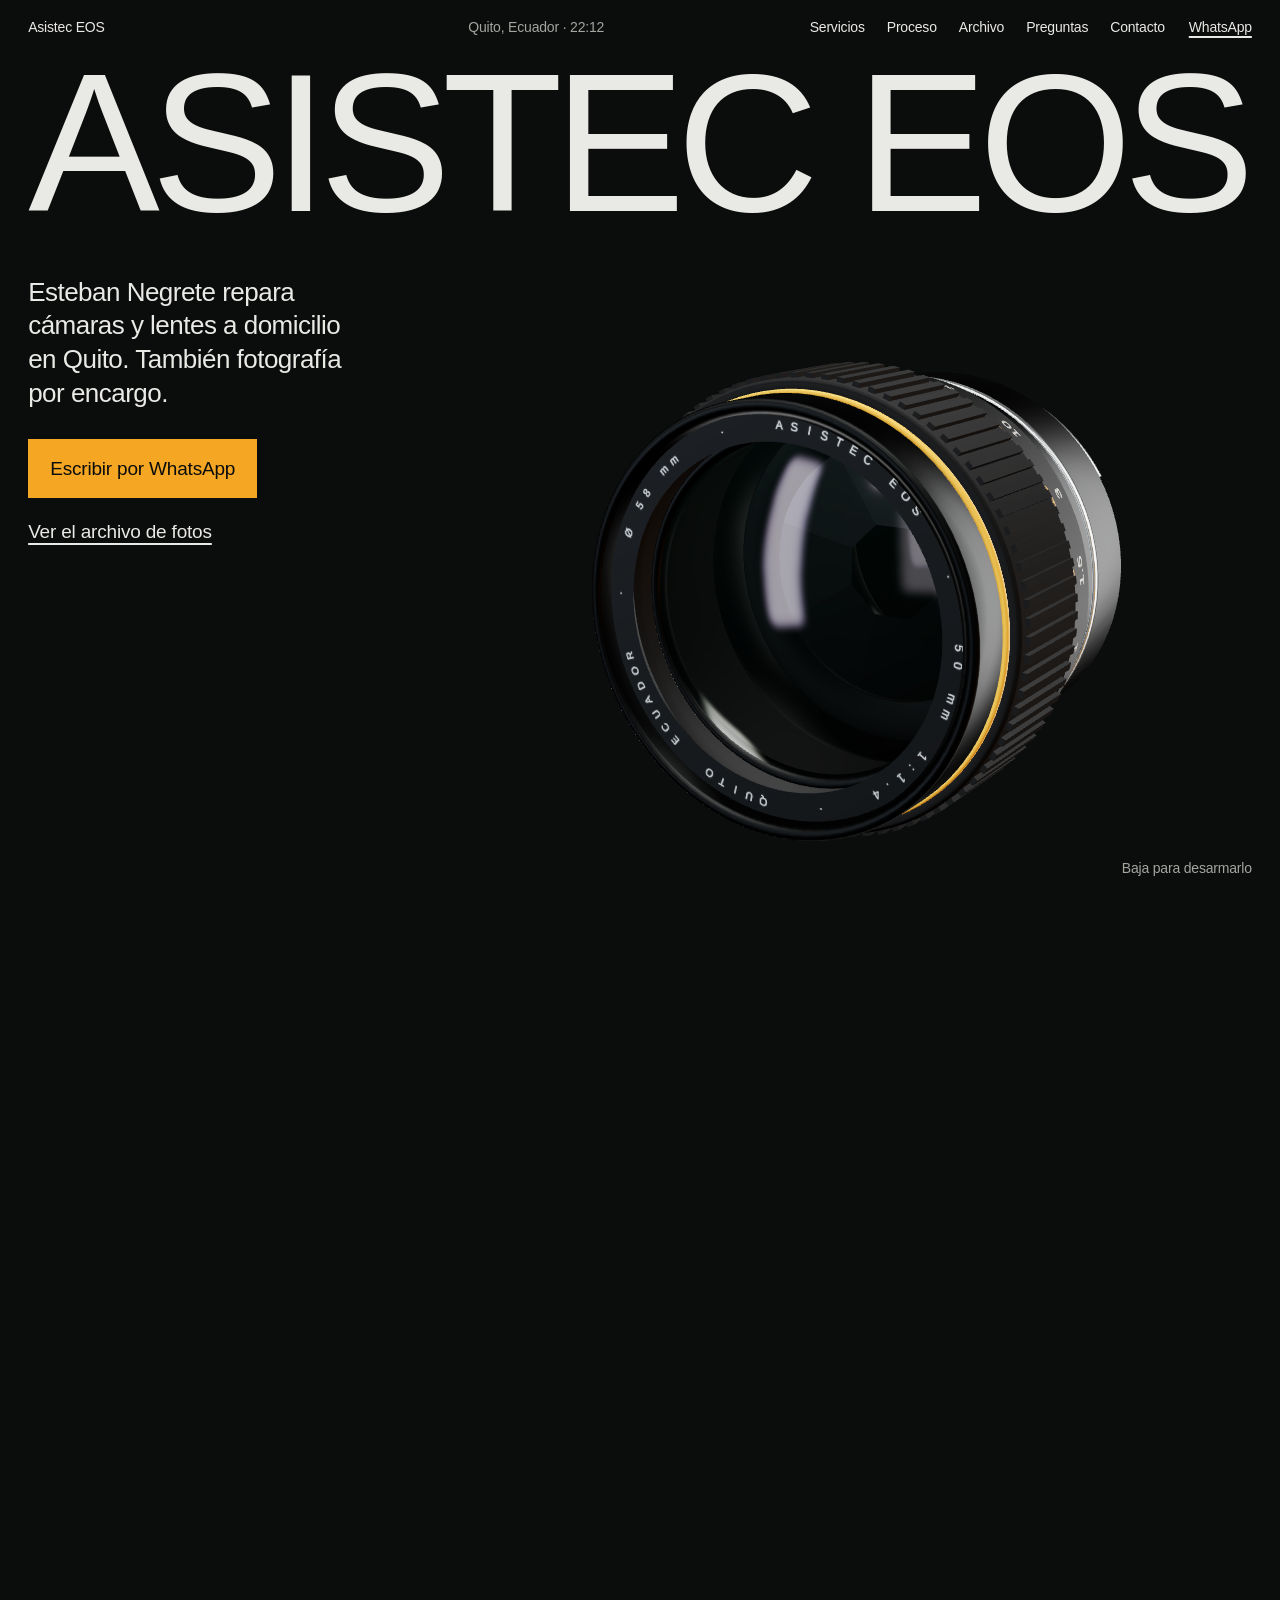
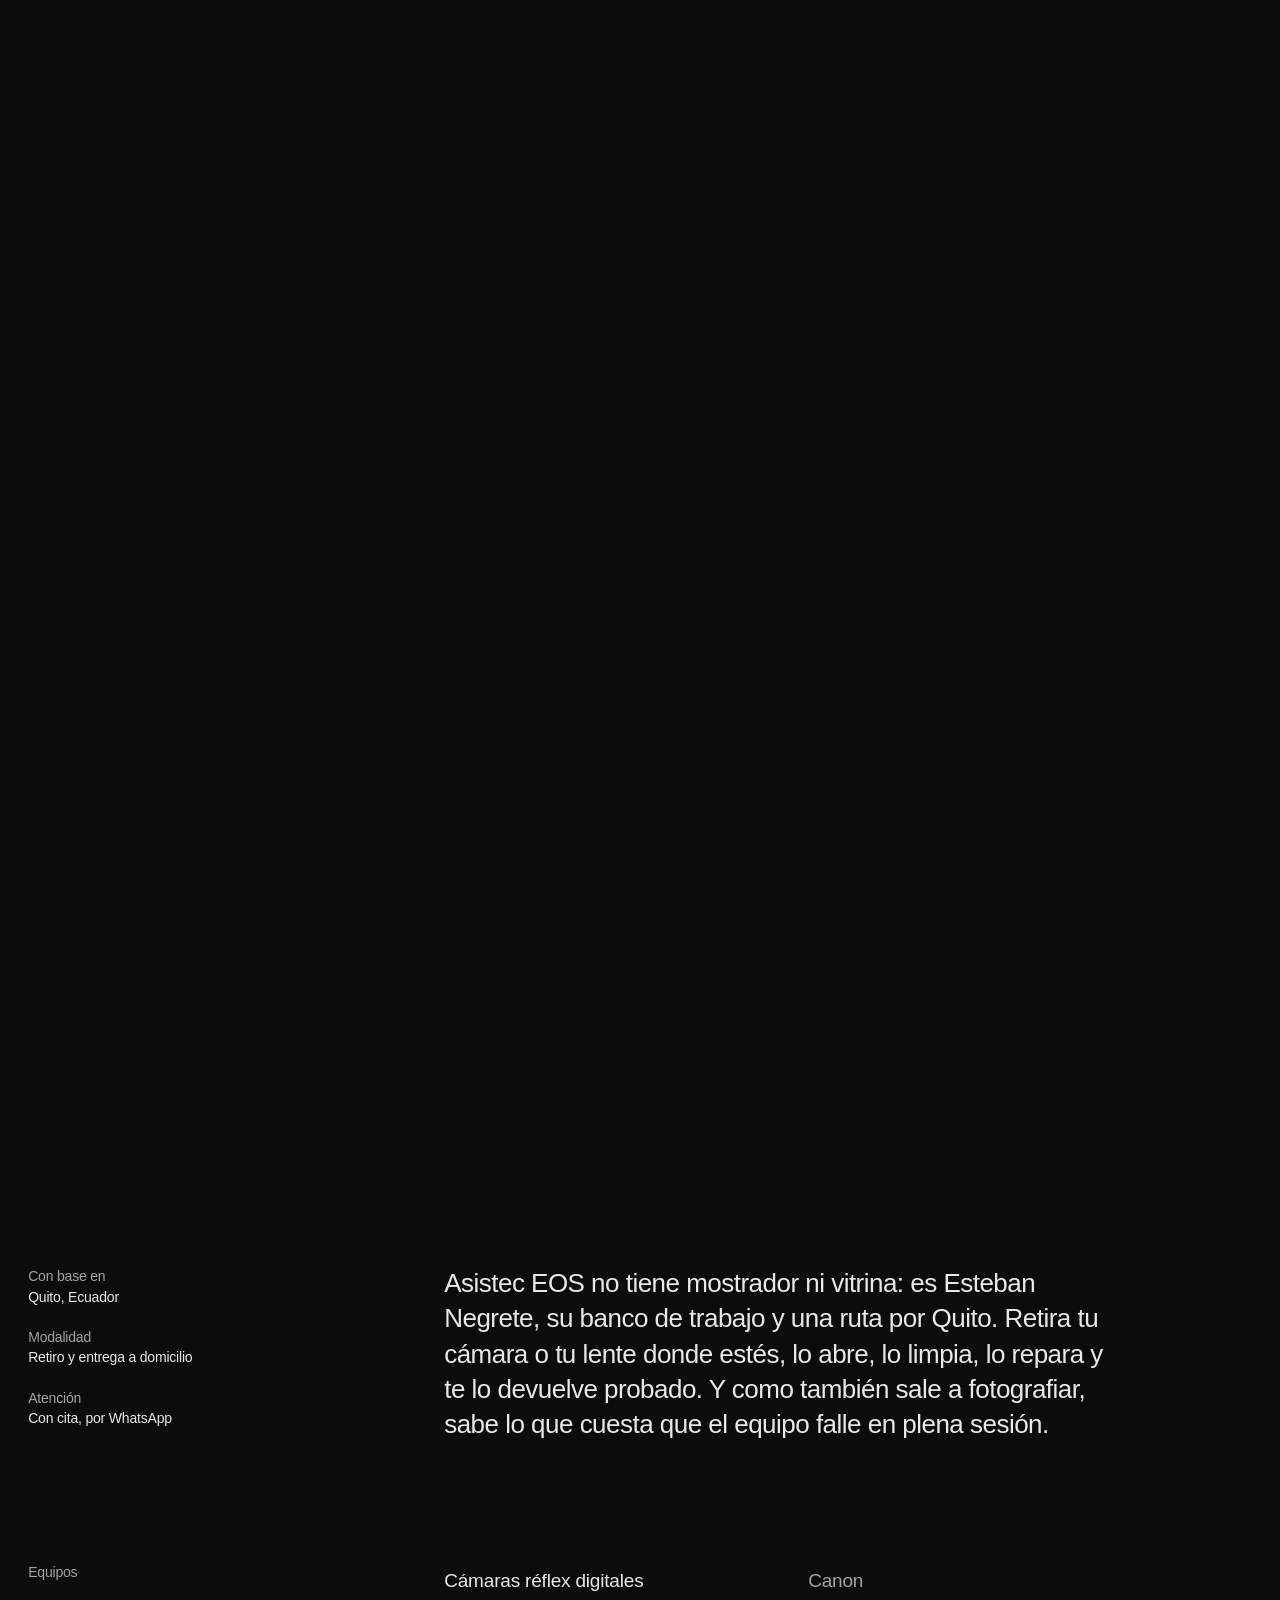
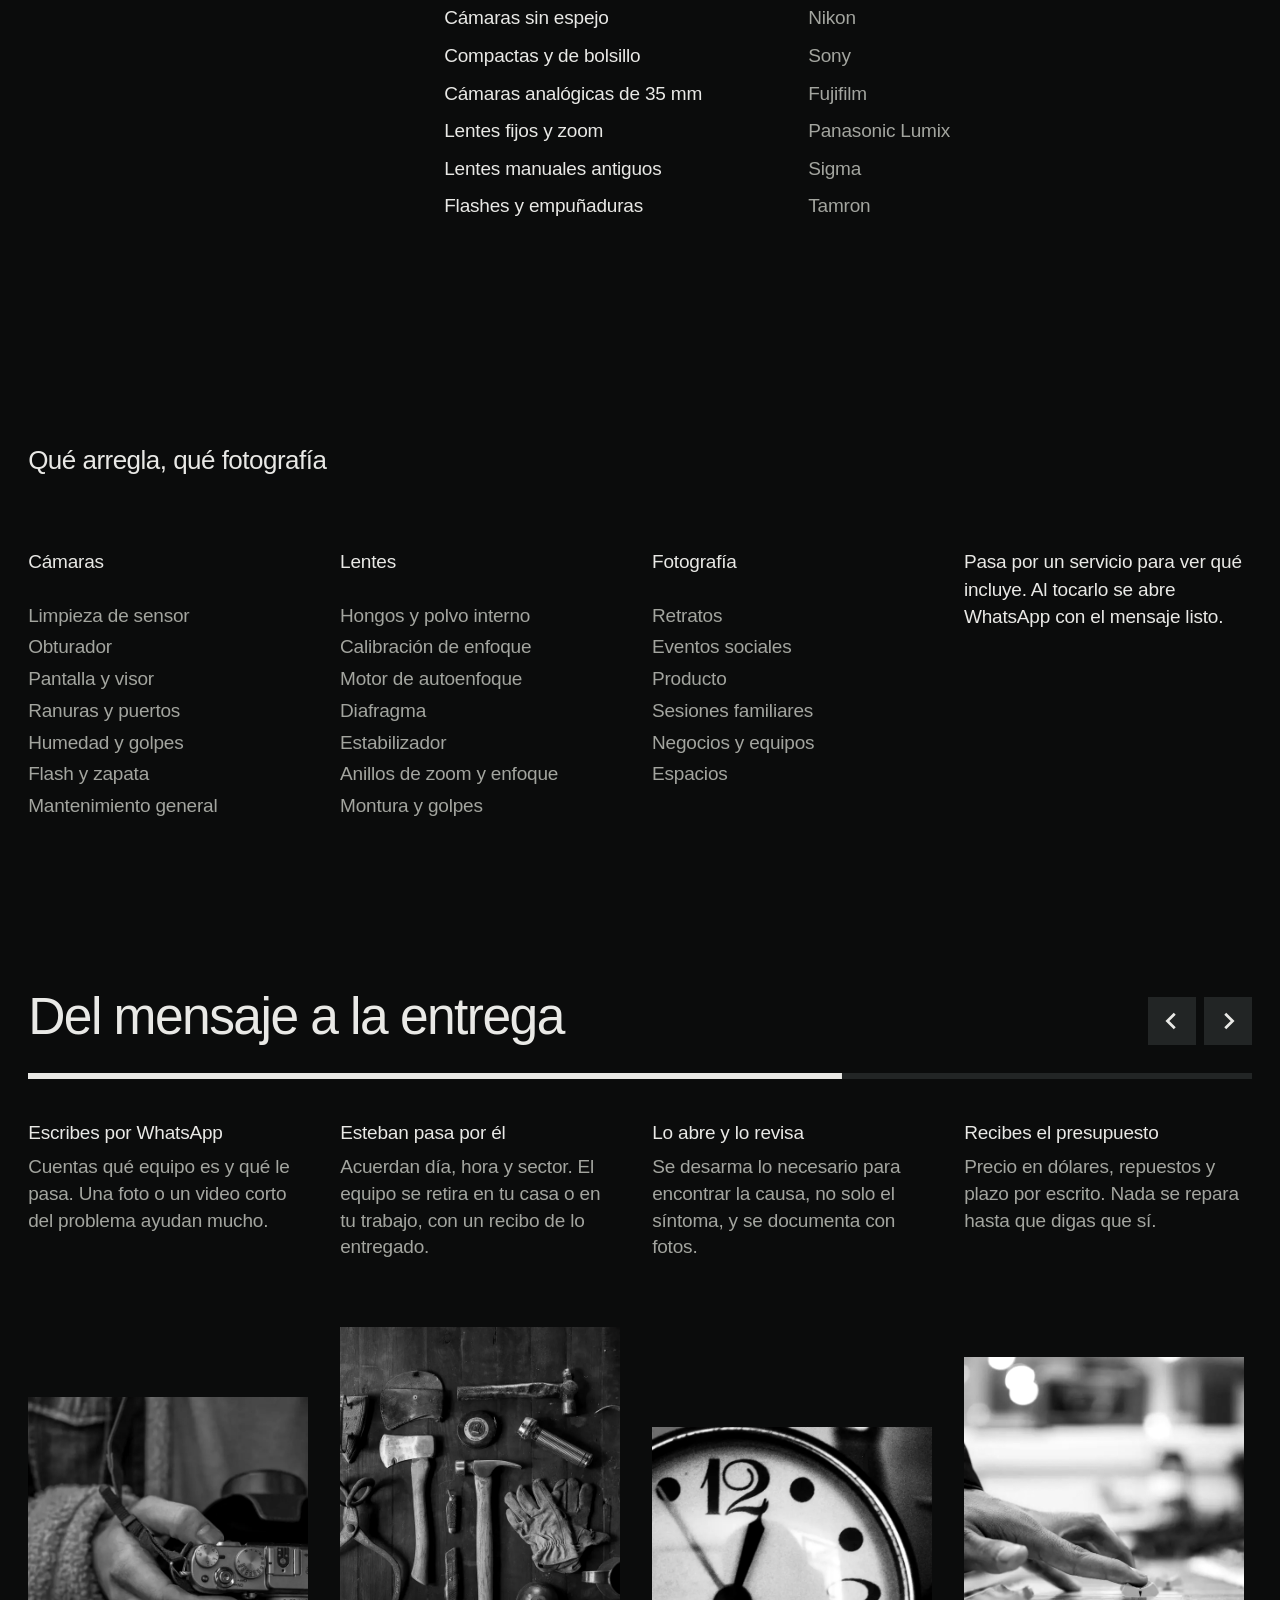
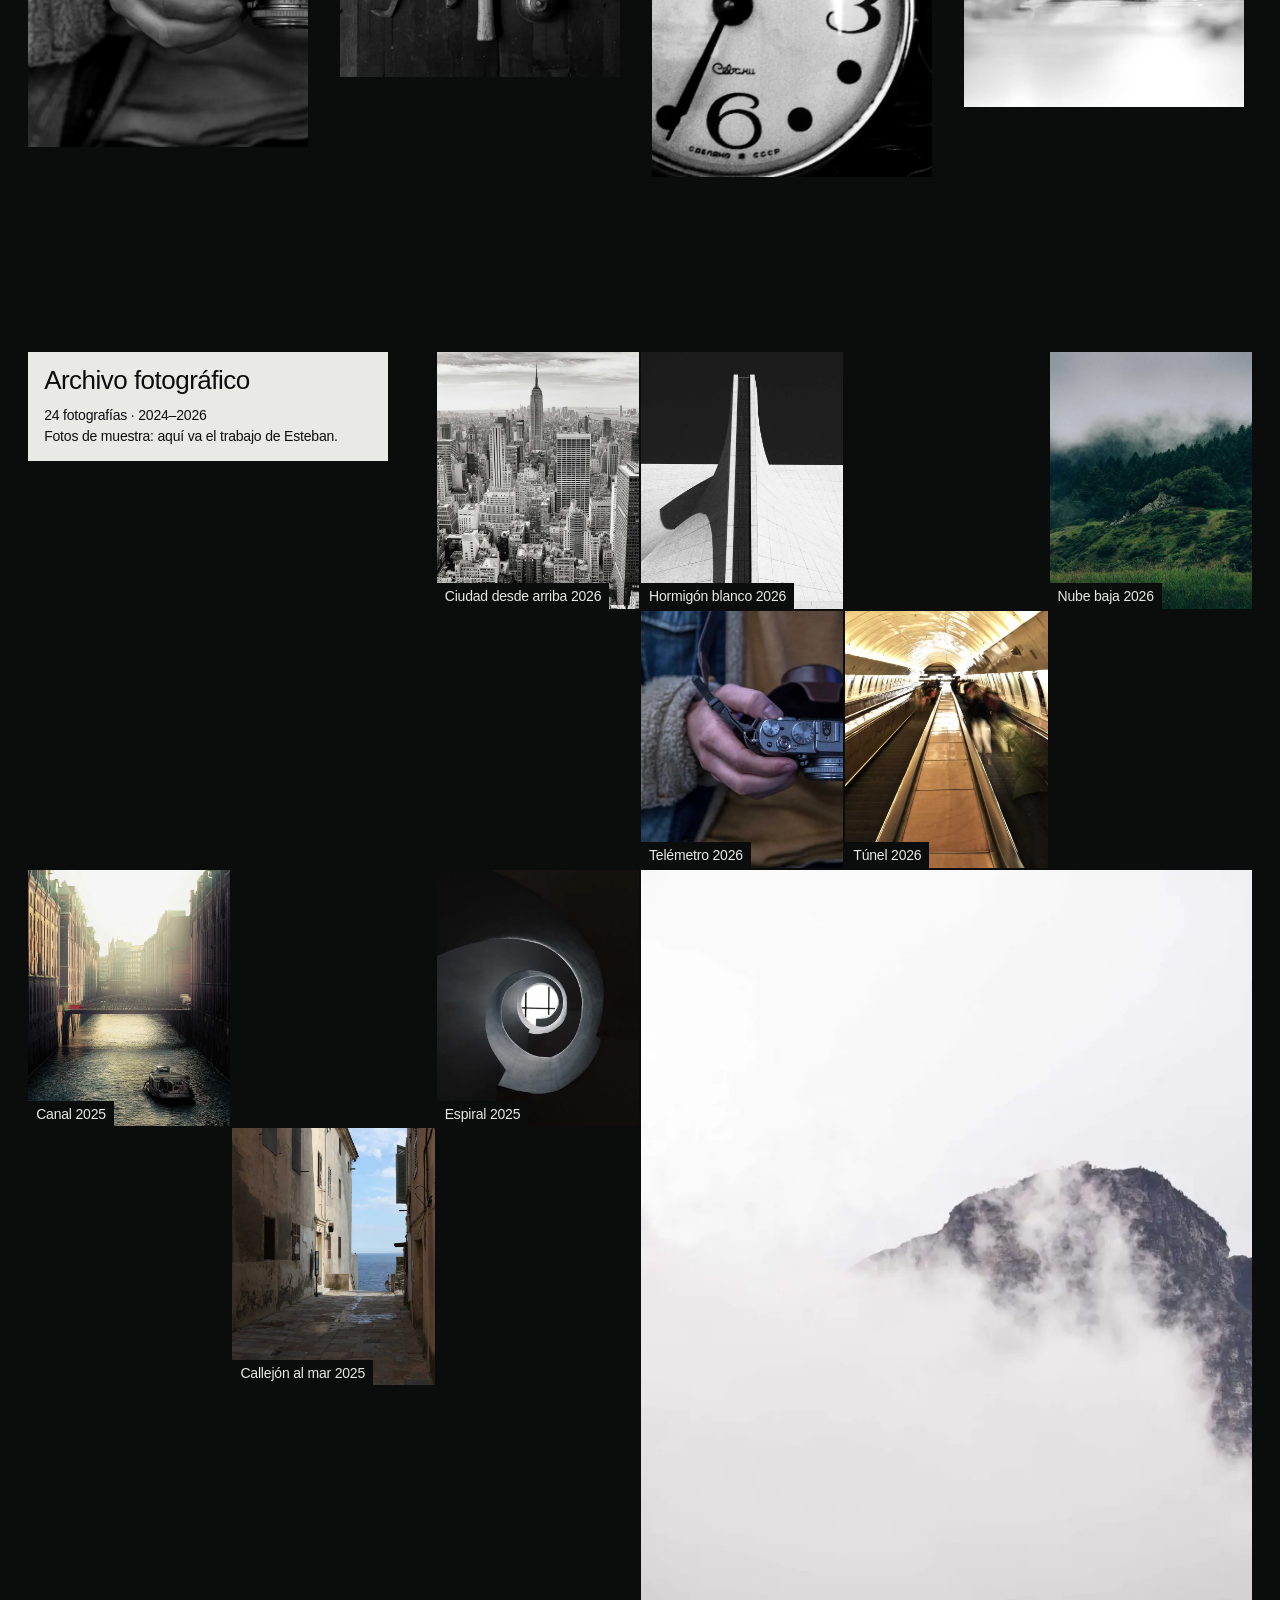
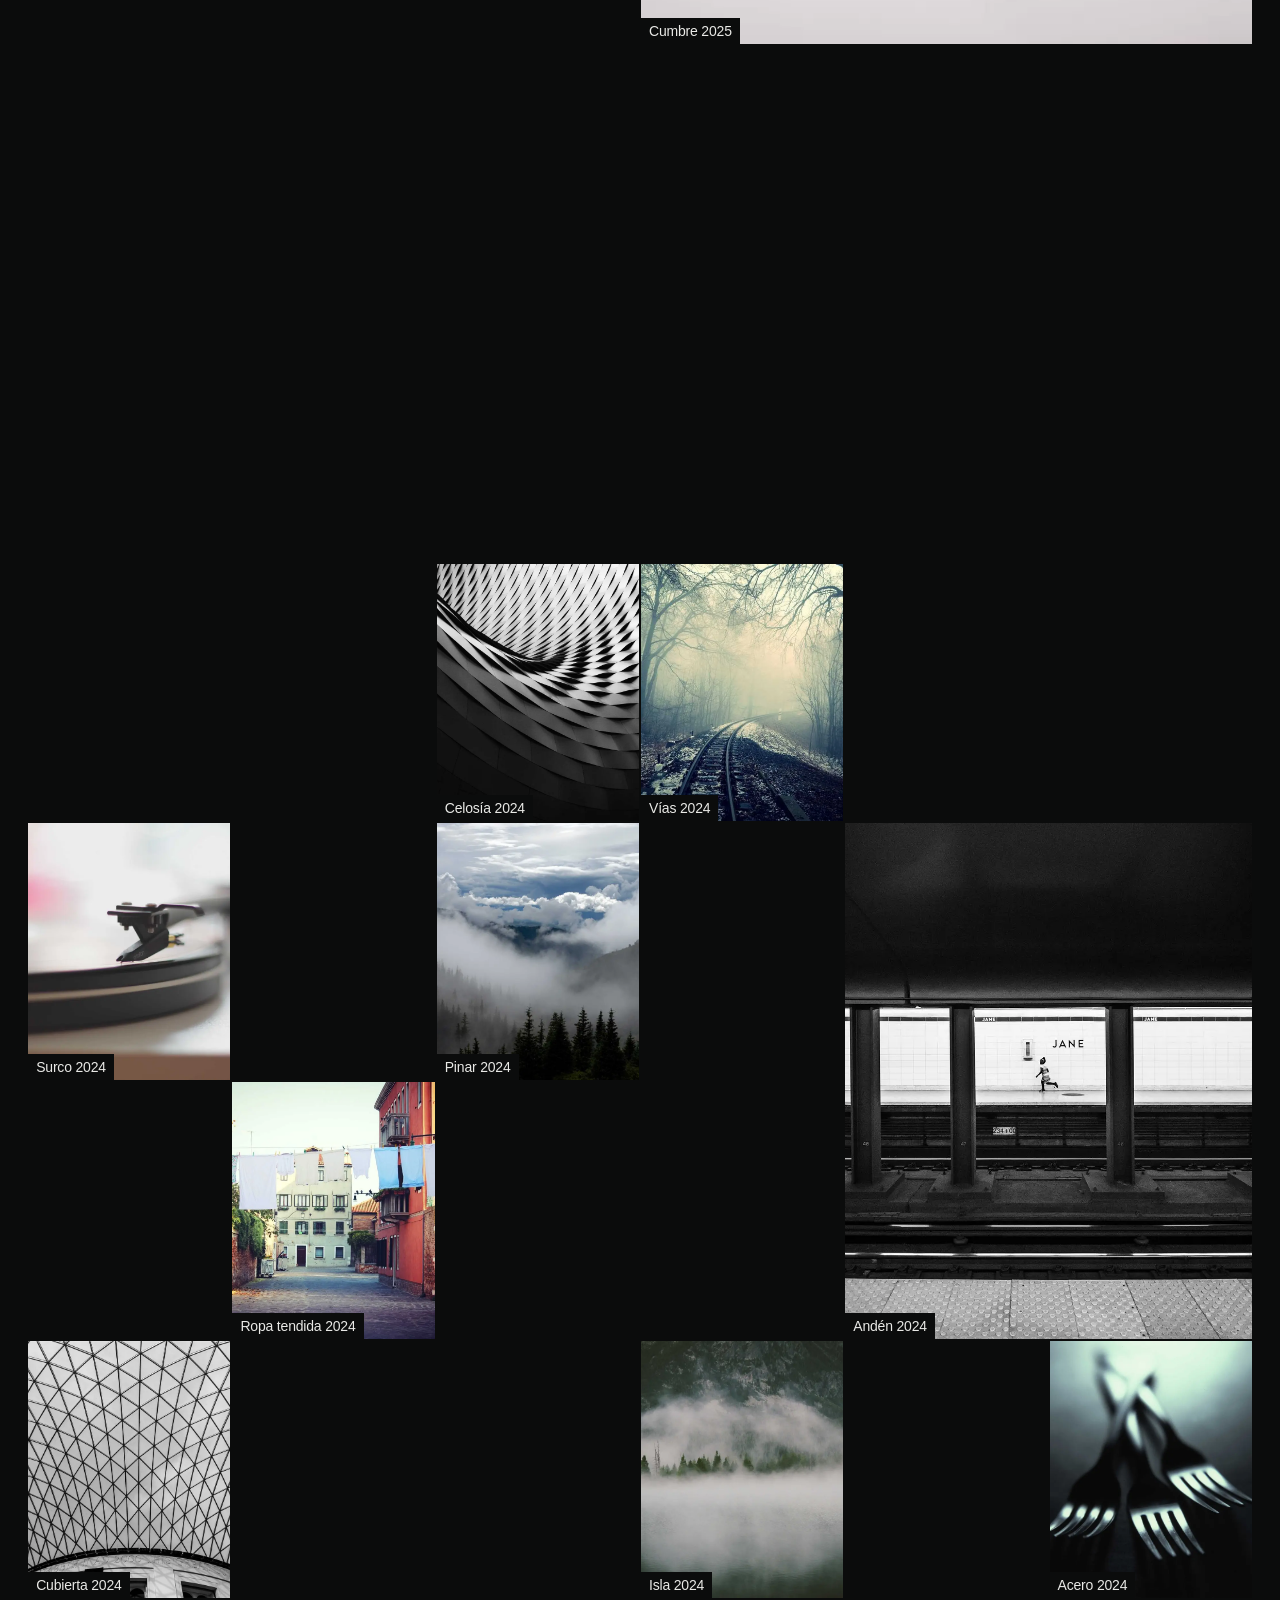
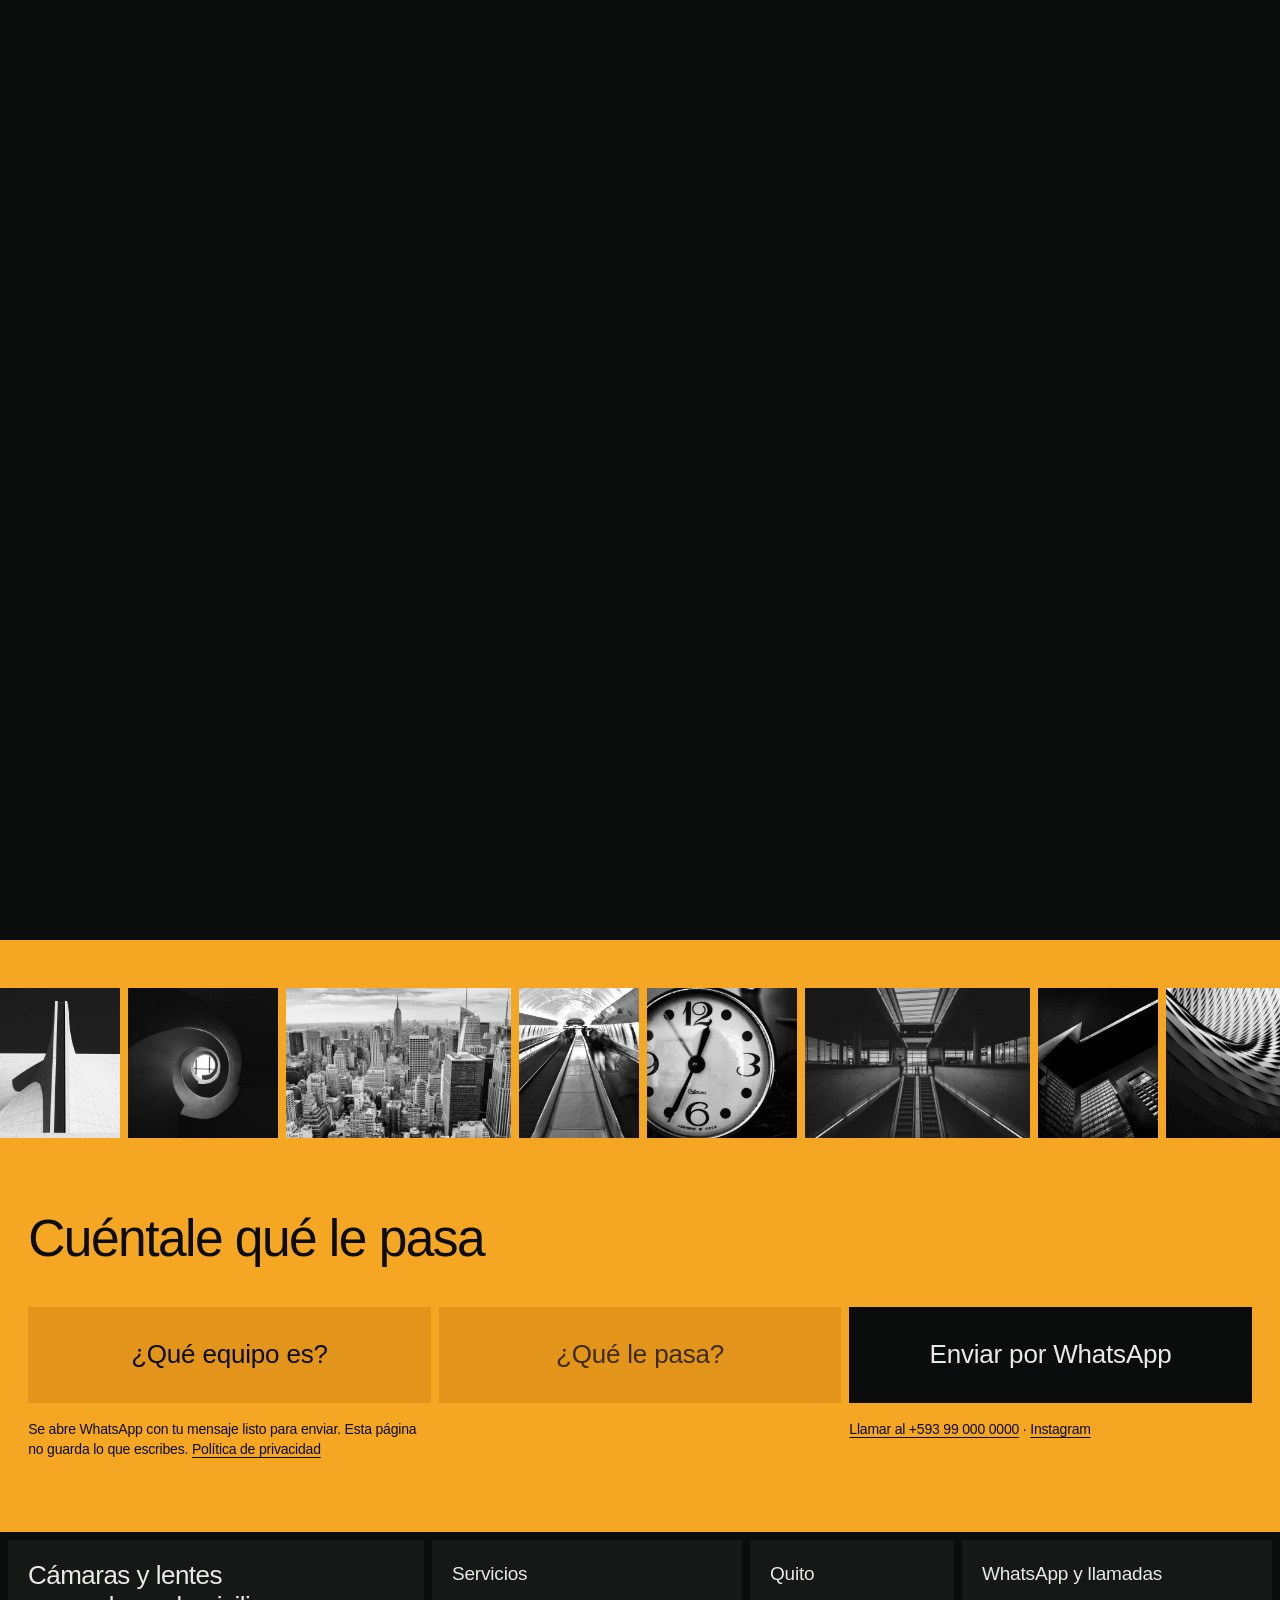
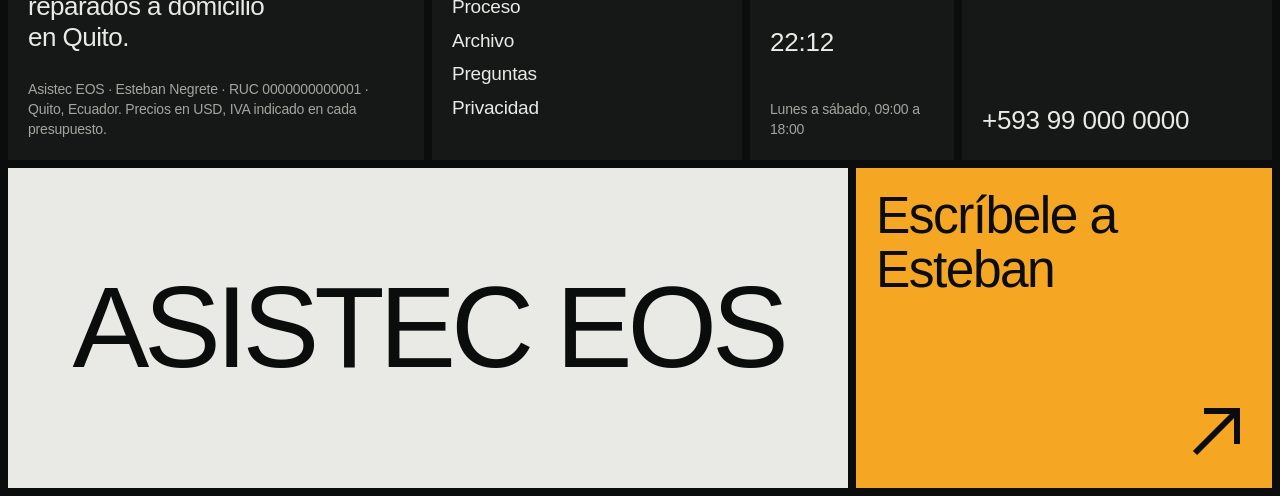
==== index.html @ d0a20fa9 "Landing de Asistec EOS: hero 3D, archivo fotográfico y contacto por WhatsApp Demo para presentar al " ====
<!doctype html>
<html lang="es-EC" class="no-js">
<head>
<meta charset="utf-8">
<meta name="viewport" content="width=device-width, initial-scale=1">
<!-- TODO: dato real — confirmar nombre comercial, textos y dominio con Esteban antes de publicar -->
<title>Asistec EOS · Reparación de cámaras y lentes a domicilio en Quito</title>
<meta name="description" content="Esteban Negrete repara cámaras y lentes en Quito con retiro y entrega a domicilio. Limpieza de sensor, hongos, enfoque y obturador. También fotografía por encargo.">
<meta name="theme-color" content="#0b0c0c">
<link rel="canonical" href="https://asistec-eos.vercel.app/"><!-- TODO: dato real — dominio final -->
<meta property="og:type" content="website">
<meta property="og:locale" content="es_EC">
<meta property="og:title" content="Asistec EOS · Reparación de cámaras y lentes en Quito">
<meta property="og:description" content="Retiro y entrega a domicilio. Cámaras, lentes y fotografía por encargo con Esteban Negrete.">
<meta property="og:url" content="https://asistec-eos.vercel.app/">
<meta property="og:image" content="https://asistec-eos.vercel.app/assets/og.png">
<meta property="og:image:width" content="1200">
<meta property="og:image:height" content="630">
<meta name="twitter:card" content="summary_large_image">
<link rel="icon" href="favicon.svg" type="image/svg+xml">
<link rel="preconnect" href="https://api.fontshare.com">
<link rel="preconnect" href="https://cdn.fontshare.com" crossorigin>
<link href="https://api.fontshare.com/v2/css?f[]=switzer@400,500&display=swap" rel="stylesheet">
<link rel="stylesheet" href="css/styles.css">
<script src="js/main.js" type="module"></script>
<!-- TODO: dato real — teléfono, horario, zona de cobertura y redes -->
<script type="application/ld+json">
{
  "@context": "https://schema.org",
  "@type": "LocalBusiness",
  "name": "Asistec EOS",
  "description": "Reparación y mantenimiento de cámaras y lentes a domicilio en Quito, y fotografía por encargo.",
  "url": "https://asistec-eos.vercel.app/",
  "image": "https://asistec-eos.vercel.app/assets/og.png",
  "telephone": "+593990000000",
  "founder": { "@type": "Person", "name": "Esteban Negrete" },
  "priceRange": "$$",
  "currenciesAccepted": "USD",
  "address": { "@type": "PostalAddress", "addressLocality": "Quito", "addressRegion": "Pichincha", "addressCountry": "EC" },
  "geo": { "@type": "GeoCoordinates", "latitude": -0.1807, "longitude": -78.4678 },
  "areaServed": { "@type": "City", "name": "Quito" },
  "openingHoursSpecification": [{
    "@type": "OpeningHoursSpecification",
    "dayOfWeek": ["Monday", "Tuesday", "Wednesday", "Thursday", "Friday", "Saturday"],
    "opens": "09:00", "closes": "18:00"
  }]
}
</script>
</head>
<body>
<a class="skip" href="#contenido">Saltar al contenido</a>

<header class="top">
  <a class="brand" href="#inicio">Asistec EOS</a>
  <p class="top-place">Quito, Ecuador · <span data-clock>hora local</span></p>
  <button class="menu-btn" type="button" aria-expanded="false" aria-controls="menu">Menú</button>
  <nav id="menu" class="menu" aria-label="Principal">
    <a href="#servicios">Servicios</a>
    <a href="#proceso">Proceso</a>
    <a href="#archivo">Archivo</a>
    <a href="#preguntas">Preguntas</a>
    <a href="#contacto">Contacto</a>
  </nav>
  <!-- TODO: dato real — número de WhatsApp de Esteban -->
  <a class="top-cta" href="https://wa.me/593990000000?text=Hola%20Esteban%2C%20quiero%20consultar%20por%20una%20reparaci%C3%B3n." target="_blank" rel="noopener noreferrer">WhatsApp</a>
</header>

<main id="contenido">

<!-- ============ HERO 3D ============ -->
<section class="hero" id="inicio" data-hero>
  <div class="hero-stage">
    <canvas class="hero-canvas" data-lens aria-hidden="true"></canvas>
    <h1 class="wordmark" data-fit><span class="mask"><span>Asistec EOS</span></span></h1>
    <div class="hero-copy">
      <p class="hero-line" data-stage-line>Esteban Negrete repara cámaras y lentes a domicilio en Quito. También fotografía por encargo.</p>
      <div class="hero-actions">
        <a class="btn" href="https://wa.me/593990000000?text=Hola%20Esteban%2C%20quiero%20consultar%20por%20una%20reparaci%C3%B3n." target="_blank" rel="noopener noreferrer">Escribir por WhatsApp</a>
        <a class="link" href="#archivo">Ver el archivo de fotos</a>
      </div>
    </div>
    <ul class="hero-parts" data-parts aria-label="Piezas del lente">
      <li>Montura</li>
      <li>Grupo trasero</li>
      <li>Diafragma</li>
      <li>Escala de distancias</li>
      <li>Anillo de enfoque</li>
      <li>Elemento frontal</li>
    </ul>
    <p class="hero-hint">Baja para desarmarlo</p>
  </div>
</section>

<!-- ============ SOBRE ============ -->
<section class="about sec" id="sobre">
  <h2 class="vh">Quién está detrás</h2>
  <dl class="facts reveal">
    <div><dt>Con base en</dt><dd>Quito, Ecuador</dd></div>
    <div><dt>Modalidad</dt><dd>Retiro y entrega a domicilio</dd></div>
    <div><dt>Atención</dt><dd>Con cita, por WhatsApp</dd></div>
  </dl>
  <p class="about-lead reveal">Asistec EOS no tiene mostrador ni vitrina: es Esteban Negrete, su banco de trabajo y una ruta por Quito. Retira tu cámara o tu lente donde estés, lo abre, lo limpia, lo repara y te lo devuelve probado. Y como también sale a fotografiar, sabe lo que cuesta que el equipo falle en plena sesión.</p>

  <p class="about-word reveal">Equipos</p>
  <!-- TODO: dato real — confirmar tipos de equipo y marcas que atiende -->
  <div class="about-lists reveal">
    <ul>
      <li>Cámaras réflex digitales</li>
      <li>Cámaras sin espejo</li>
      <li>Compactas y de bolsillo</li>
      <li>Cámaras analógicas de 35 mm</li>
      <li>Lentes fijos y zoom</li>
      <li>Lentes manuales antiguos</li>
      <li>Flashes y empuñaduras</li>
    </ul>
    <ul>
      <li>Canon</li>
      <li>Nikon</li>
      <li>Sony</li>
      <li>Fujifilm</li>
      <li>Panasonic Lumix</li>
      <li>Sigma</li>
      <li>Tamron</li>
    </ul>
  </div>
</section>

<!-- ============ SERVICIOS ============ -->
<section class="services sec" id="servicios">
  <h2 class="h-small reveal">Qué arregla, qué fotografía</h2>
  <!-- TODO: dato real — confirmar lista de servicios con Esteban -->
  <div class="svc-grid">
    <div class="svc-col reveal">
      <h3>Cámaras</h3>
      <ul>
        <li><a href="https://wa.me/593990000000?text=Hola%20Esteban%2C%20necesito%20una%20limpieza%20de%20sensor." target="_blank" rel="noopener noreferrer" data-desc="Manchas en tus fotos a diafragma cerrado: sensor limpio en húmedo y revisado con lupa.">Limpieza de sensor</a></li>
        <li><a href="https://wa.me/593990000000?text=Hola%20Esteban%2C%20mi%20c%C3%A1mara%20tiene%20un%20problema%20de%20obturador." target="_blank" rel="noopener noreferrer" data-desc="Error al disparar, cortinillas trabadas o franjas negras en la imagen.">Obturador</a></li>
        <li><a href="https://wa.me/593990000000?text=Hola%20Esteban%2C%20la%20pantalla%20de%20mi%20c%C3%A1mara%20est%C3%A1%20da%C3%B1ada." target="_blank" rel="noopener noreferrer" data-desc="Pantallas rotas, sin imagen o con el táctil muerto.">Pantalla y visor</a></li>
        <li><a href="https://wa.me/593990000000?text=Hola%20Esteban%2C%20mi%20c%C3%A1mara%20no%20lee%20la%20tarjeta%20o%20no%20carga." target="_blank" rel="noopener noreferrer" data-desc="Pines doblados, ranuras que no leen la tarjeta, puertos de carga flojos.">Ranuras y puertos</a></li>
        <li><a href="https://wa.me/593990000000?text=Hola%20Esteban%2C%20mi%20c%C3%A1mara%20se%20moj%C3%B3." target="_blank" rel="noopener noreferrer" data-desc="Lluvia, playa o un derrame: mientras antes llegue, más se salva.">Humedad y golpes</a></li>
        <li><a href="https://wa.me/593990000000?text=Hola%20Esteban%2C%20el%20flash%20de%20mi%20c%C3%A1mara%20no%20funciona." target="_blank" rel="noopener noreferrer" data-desc="Flash que no dispara o zapata que no reconoce el accesorio.">Flash y zapata</a></li>
        <li><a href="https://wa.me/593990000000?text=Hola%20Esteban%2C%20quiero%20un%20mantenimiento%20general%20para%20mi%20c%C3%A1mara." target="_blank" rel="noopener noreferrer" data-desc="Limpieza interna y externa, contactos y revisión completa antes de un viaje o un evento.">Mantenimiento general</a></li>
      </ul>
      <p class="svc-sum">Del sensor al obturador: lo que impide que tu cámara dispare bien.</p>
    </div>
    <div class="svc-col reveal">
      <h3>Lentes</h3>
      <ul>
        <li><a href="https://wa.me/593990000000?text=Hola%20Esteban%2C%20mi%20lente%20tiene%20hongos." target="_blank" rel="noopener noreferrer" data-desc="El clima de Quito los favorece: se desarma el lente y se limpia cada elemento.">Hongos y polvo interno</a></li>
        <li><a href="https://wa.me/593990000000?text=Hola%20Esteban%2C%20mi%20lente%20no%20enfoca%20bien." target="_blank" rel="noopener noreferrer" data-desc="Enfoque adelantado o atrasado, ajustado al cuerpo de tu cámara.">Calibración de enfoque</a></li>
        <li><a href="https://wa.me/593990000000?text=Hola%20Esteban%2C%20el%20autoenfoque%20de%20mi%20lente%20falla." target="_blank" rel="noopener noreferrer" data-desc="El lente busca sin parar, hace ruido o ya no enfoca solo.">Motor de autoenfoque</a></li>
        <li><a href="https://wa.me/593990000000?text=Hola%20Esteban%2C%20el%20diafragma%20de%20mi%20lente%20est%C3%A1%20trabado." target="_blank" rel="noopener noreferrer" data-desc="Láminas con aceite o trabadas que dejan las fotos quemadas u oscuras.">Diafragma</a></li>
        <li><a href="https://wa.me/593990000000?text=Hola%20Esteban%2C%20el%20estabilizador%20de%20mi%20lente%20falla." target="_blank" rel="noopener noreferrer" data-desc="Imagen que salta en el visor o un zumbido que antes no estaba.">Estabilizador</a></li>
        <li><a href="https://wa.me/593990000000?text=Hola%20Esteban%2C%20el%20anillo%20de%20mi%20lente%20est%C3%A1%20duro%20o%20flojo." target="_blank" rel="noopener noreferrer" data-desc="Zoom duro, enfoque flojo o gomas dilatadas: se engrasa y se ajusta.">Anillos de zoom y enfoque</a></li>
        <li><a href="https://wa.me/593990000000?text=Hola%20Esteban%2C%20mi%20lente%20se%20golpe%C3%B3." target="_blank" rel="noopener noreferrer" data-desc="Bayoneta doblada, rosca de filtro hundida o contactos gastados.">Montura y golpes</a></li>
      </ul>
      <p class="svc-sum">Óptica limpia, enfoque exacto y anillos que giran como deben.</p>
    </div>
    <div class="svc-col reveal">
      <h3>Fotografía</h3>
      <ul>
        <li><a href="https://wa.me/593990000000?text=Hola%20Esteban%2C%20quiero%20una%20sesi%C3%B3n%20de%20retratos." target="_blank" rel="noopener noreferrer" data-desc="Sesiones individuales en exteriores o en tu espacio.">Retratos</a></li>
        <li><a href="https://wa.me/593990000000?text=Hola%20Esteban%2C%20quiero%20fotos%20para%20un%20evento." target="_blank" rel="noopener noreferrer" data-desc="Cumpleaños, grados, bautizos y celebraciones en Quito y los valles.">Eventos sociales</a></li>
        <li><a href="https://wa.me/593990000000?text=Hola%20Esteban%2C%20quiero%20fotos%20de%20producto." target="_blank" rel="noopener noreferrer" data-desc="Fotos limpias para catálogo, redes y tienda en línea de tu emprendimiento.">Producto</a></li>
        <li><a href="https://wa.me/593990000000?text=Hola%20Esteban%2C%20quiero%20una%20sesi%C3%B3n%20familiar." target="_blank" rel="noopener noreferrer" data-desc="Una mañana en un parque o en casa, sin poses forzadas.">Sesiones familiares</a></li>
        <li><a href="https://wa.me/593990000000?text=Hola%20Esteban%2C%20quiero%20fotos%20para%20mi%20negocio." target="_blank" rel="noopener noreferrer" data-desc="Equipo, local y proceso de trabajo para tu web y tus redes.">Negocios y equipos</a></li>
        <li><a href="https://wa.me/593990000000?text=Hola%20Esteban%2C%20quiero%20fotos%20de%20un%20espacio." target="_blank" rel="noopener noreferrer" data-desc="Departamentos, locales y hospedajes fotografiados con luz natural.">Espacios</a></li>
      </ul>
      <p class="svc-sum">La misma mano que calibra el lente, detrás del visor.</p>
    </div>
    <p class="svc-desc" data-svc-desc aria-live="polite">Pasa por un servicio para ver qué incluye. Al tocarlo se abre WhatsApp con el mensaje listo.</p>
  </div>
</section>

<!-- ============ PROCESO ============ -->
<section class="process sec" id="proceso">
  <div class="process-head">
    <h2 class="h-mid reveal">Del mensaje a la entrega</h2>
    <div class="process-nav">
      <button type="button" data-row-prev aria-label="Paso anterior"><svg viewBox="0 0 24 24" aria-hidden="true"><path d="M15 4 7 12l8 8" fill="none" stroke="currentColor" stroke-width="3"/></svg></button>
      <button type="button" data-row-next aria-label="Paso siguiente"><svg viewBox="0 0 24 24" aria-hidden="true"><path d="m9 4 8 8-8 8" fill="none" stroke="currentColor" stroke-width="3"/></svg></button>
    </div>
  </div>
  <div class="progress" aria-hidden="true"><span data-row-bar></span></div>
  <!-- TODO: dato real — confirmar el proceso real, y reemplazar las fotos de muestra por fotos del taller de Esteban -->
  <ol class="row" data-row tabindex="0" aria-label="Pasos del servicio">
    <li class="moment m1">
      <h3>Escribes por WhatsApp</h3>
      <p>Cuentas qué equipo es y qué le pasa. Una foto o un video corto del problema ayudan mucho.</p>
      <img src="assets/img/p/1.webp" width="640" height="800" loading="lazy" alt="Manos sosteniendo una cámara telemétrica antigua">
    </li>
    <li class="moment m2">
      <h3>Esteban pasa por él</h3>
      <p>Acuerdan día, hora y sector. El equipo se retira en tu casa o en tu trabajo, con un recibo de lo entregado.</p>
      <img src="assets/img/p/2.webp" width="640" height="800" loading="lazy" alt="Herramientas ordenadas sobre una mesa de madera oscura">
    </li>
    <li class="moment m3">
      <h3>Lo abre y lo revisa</h3>
      <p>Se desarma lo necesario para encontrar la causa, no solo el síntoma, y se documenta con fotos.</p>
      <img src="assets/img/p/3.webp" width="640" height="800" loading="lazy" alt="Primer plano de un mecanismo de precisión con números">
    </li>
    <li class="moment m4">
      <h3>Recibes el presupuesto</h3>
      <p>Precio en dólares, repuestos y plazo por escrito. Nada se repara hasta que digas que sí.</p>
      <img src="assets/img/p/4.webp" width="640" height="800" loading="lazy" alt="Mano ajustando controles deslizantes con cuidado">
    </li>
    <li class="moment m5">
      <h3>Repara y prueba</h3>
      <p>Después del arreglo, el equipo dispara, enfoca y se revisa en condiciones reales antes de salir.</p>
      <img src="assets/img/p/5.webp" width="640" height="800" loading="lazy" alt="Detalle de metal pulido sobre fondo oscuro">
    </li>
    <li class="moment m6">
      <h3>Vuelve a tus manos</h3>
      <p>Entrega a domicilio. Lo pruebas frente a Esteban y te llevas las recomendaciones de cuidado.</p>
      <img src="assets/img/p/6.webp" width="640" height="800" loading="lazy" alt="Visor de observación apuntando hacia el horizonte">
    </li>
  </ol>
</section>

<!-- ============ ARCHIVO ============ -->
<section class="archive" id="archivo">
  <div class="archive-card">
    <h2>Archivo fotográfico</h2>
    <p>24 fotografías · 2024–2026</p>
    <!-- TODO: dato real — reemplazar las 24 fotos de muestra por el trabajo de Esteban -->
    <p class="archive-note">Fotos de muestra: aquí va el trabajo de Esteban.</p>
  </div>
  <div class="tiles" data-tiles>
    <a class="tile" href="assets/img/g/01.webp" data-title="Ciudad desde arriba" data-year="2026"><img src="assets/img/g/01.webp" width="1200" height="800" loading="lazy" alt="Ciudad vista desde arriba en blanco y negro"><span>Ciudad desde arriba 2026</span></a>
    <a class="tile" href="assets/img/g/02.webp" data-title="Hormigón blanco" data-year="2026"><img src="assets/img/g/02.webp" width="800" height="1000" loading="lazy" alt="Edificio blanco de hormigón contra un cielo negro"><span>Hormigón blanco 2026</span></a>
    <a class="tile" href="assets/img/g/03.webp" data-title="Nube baja" data-year="2026"><img src="assets/img/g/03.webp" width="1200" height="800" loading="lazy" alt="Nubes bajas sobre colinas cubiertas de bosque"><span>Nube baja 2026</span></a>
    <a class="tile" href="assets/img/g/04.webp" data-title="Telémetro" data-year="2026"><img src="assets/img/g/04.webp" width="900" height="900" loading="lazy" alt="Manos sosteniendo una cámara telemétrica"><span>Telémetro 2026</span></a>
    <a class="tile" href="assets/img/g/05.webp" data-title="Túnel" data-year="2026"><img src="assets/img/g/05.webp" width="800" height="1000" loading="lazy" alt="Túnel de escaleras mecánicas con luz ámbar"><span>Túnel 2026</span></a>
    <a class="tile" href="assets/img/g/06.webp" data-title="Canal" data-year="2025"><img src="assets/img/g/06.webp" width="1200" height="800" loading="lazy" alt="Bote en un canal entre bodegas de ladrillo"><span>Canal 2025</span></a>
    <a class="tile" href="assets/img/g/07.webp" data-title="Espiral" data-year="2025"><img src="assets/img/g/07.webp" width="900" height="900" loading="lazy" alt="Curvas de hormigón en espiral en blanco y negro"><span>Espiral 2025</span></a>
    <a class="tile" href="assets/img/g/08.webp" data-title="Cumbre" data-year="2025"><img src="assets/img/g/08.webp" width="1400" height="1100" loading="lazy" alt="Cumbre rocosa que asoma entre nubes blancas"><span>Cumbre 2025</span></a>
    <a class="tile" href="assets/img/g/09.webp" data-title="Callejón al mar" data-year="2025"><img src="assets/img/g/09.webp" width="800" height="1000" loading="lazy" alt="Callejón de piedra que termina en el mar"><span>Callejón al mar 2025</span></a>
    <a class="tile" href="assets/img/g/10.webp" data-title="Aristas" data-year="2025"><img src="assets/img/g/10.webp" width="800" height="1000" loading="lazy" alt="Rascacielos oscuro con los bordes iluminados"><span>Aristas 2025</span></a>
    <a class="tile" href="assets/img/g/11.webp" data-title="Marejada" data-year="2025"><img src="assets/img/g/11.webp" width="1200" height="800" loading="lazy" alt="Mar oscuro y picado bajo la niebla"><span>Marejada 2025</span></a>
    <a class="tile" href="assets/img/g/12.webp" data-title="Esfera" data-year="2025"><img src="assets/img/g/12.webp" width="1000" height="1000" loading="lazy" alt="Esfera de un reloj analógico en blanco y negro"><span>Esfera 2025</span></a>
    <a class="tile" href="assets/img/g/13.webp" data-title="Adoquines" data-year="2025"><img src="assets/img/g/13.webp" width="1200" height="800" loading="lazy" alt="Callejón adoquinado entre paredes ocres"><span>Adoquines 2025</span></a>
    <a class="tile" href="assets/img/g/14.webp" data-title="Vestíbulo" data-year="2025"><img src="assets/img/g/14.webp" width="1200" height="800" loading="lazy" alt="Vestíbulo simétrico con escaleras mecánicas"><span>Vestíbulo 2025</span></a>
    <a class="tile" href="assets/img/g/15.webp" data-title="Embarcadero" data-year="2024"><img src="assets/img/g/15.webp" width="1200" height="800" loading="lazy" alt="Caseta al final de un muelle de noche"><span>Embarcadero 2024</span></a>
    <a class="tile" href="assets/img/g/16.webp" data-title="Celosía" data-year="2024"><img src="assets/img/g/16.webp" width="900" height="900" loading="lazy" alt="Fachada curva de celosía en blanco y negro"><span>Celosía 2024</span></a>
    <a class="tile" href="assets/img/g/17.webp" data-title="Vías" data-year="2024"><img src="assets/img/g/17.webp" width="800" height="1000" loading="lazy" alt="Vías de tren que se pierden en un bosque con niebla"><span>Vías 2024</span></a>
    <a class="tile" href="assets/img/g/18.webp" data-title="Andén" data-year="2024"><img src="assets/img/g/18.webp" width="1200" height="1000" loading="lazy" alt="Andén oscuro con una fila de ventanas iluminadas"><span>Andén 2024</span></a>
    <a class="tile" href="assets/img/g/19.webp" data-title="Surco" data-year="2024"><img src="assets/img/g/19.webp" width="900" height="900" loading="lazy" alt="Brazo de tocadiscos sobre un vinilo"><span>Surco 2024</span></a>
    <a class="tile" href="assets/img/g/20.webp" data-title="Pinar" data-year="2024"><img src="assets/img/g/20.webp" width="1200" height="800" loading="lazy" alt="Niebla sobre montañas cubiertas de pinos"><span>Pinar 2024</span></a>
    <a class="tile" href="assets/img/g/21.webp" data-title="Ropa tendida" data-year="2024"><img src="assets/img/g/21.webp" width="800" height="1000" loading="lazy" alt="Calle angosta de casas de colores con ropa tendida"><span>Ropa tendida 2024</span></a>
    <a class="tile" href="assets/img/g/22.webp" data-title="Cubierta" data-year="2024"><img src="assets/img/g/22.webp" width="1200" height="800" loading="lazy" alt="Cubierta curva de vidrio y acero en blanco y negro"><span>Cubierta 2024</span></a>
    <a class="tile" href="assets/img/g/23.webp" data-title="Isla" data-year="2024"><img src="assets/img/g/23.webp" width="1200" height="800" loading="lazy" alt="Isla pequeña envuelta en niebla sobre un lago oscuro"><span>Isla 2024</span></a>
    <a class="tile" href="assets/img/g/24.webp" data-title="Acero" data-year="2024"><img src="assets/img/g/24.webp" width="900" height="900" loading="lazy" alt="Primer plano de las puntas de un tenedor de metal"><span>Acero 2024</span></a>
  </div>
</section>

<!-- ============ PREGUNTAS ============ -->
<section class="faq sec" id="preguntas">
  <h2 class="h-mid reveal">Antes de escribir</h2>
  <!-- TODO: dato real — todas las respuestas (cobertura, plazos, garantía, formas de pago) deben confirmarse con Esteban -->
  <div class="faq-text reveal">
    <p><strong>¿Dónde queda el taller?</strong> No hay local abierto al público. Esteban trabaja en su propio banco de reparación y se mueve por la ciudad: retira el equipo donde estés y lo entrega de vuelta.</p>
    <p><strong>¿Qué sectores de Quito cubre?</strong> El norte, el centro y el sur de la ciudad, además de Cumbayá, Tumbaco y Los Chillos con coordinación previa.</p>
    <p><strong>¿Cuánto cuesta una reparación?</strong> Depende de la falla y de los repuestos. Después de revisar el equipo recibes un presupuesto por escrito, en dólares, y tú decides si se repara.</p>
    <p><strong>¿Cuánto tiempo toma?</strong> Una limpieza o un mantenimiento suele resolverse en pocos días. Si hay que importar un repuesto, el plazo se avisa junto con el presupuesto.</p>
    <p><strong>¿El trabajo tiene garantía?</strong> Sí. Cada reparación se entrega con una garantía por escrito sobre el trabajo realizado; el plazo depende del tipo de arreglo.</p>
    <p><strong>¿Y si no tiene arreglo?</strong> Se te explica por qué, con fotos de lo encontrado, y el equipo vuelve a ti tal como salió.</p>
    <p><strong>¿Cómo se paga?</strong> En efectivo o por transferencia bancaria, al momento de la entrega y después de que pruebes el equipo.</p>
    <p><strong>¿Repara cámaras analógicas?</strong> Sí: obturadores mecánicos, fotómetros, visores y lentes manuales, siempre que existan repuestos o se puedan adaptar.</p>
    <p><strong>¿Cómo agendo una sesión de fotos?</strong> Por el mismo WhatsApp. Cuentas qué necesitas, la fecha y el lugar, y recibes una propuesta con precio y entregables.</p>
  </div>
</section>

<!-- ============ CONTACTO ============ -->
<section class="contact" id="contacto">
  <div class="strip" aria-hidden="true">
    <div class="strip-track">
      <img src="assets/img/g/02.webp" width="800" height="1000" loading="lazy" alt="">
      <img src="assets/img/g/07.webp" width="900" height="900" loading="lazy" alt="">
      <img src="assets/img/g/01.webp" width="1200" height="800" loading="lazy" alt="">
      <img src="assets/img/g/05.webp" width="800" height="1000" loading="lazy" alt="">
      <img src="assets/img/g/12.webp" width="1000" height="1000" loading="lazy" alt="">
      <img src="assets/img/g/14.webp" width="1200" height="800" loading="lazy" alt="">
      <img src="assets/img/g/10.webp" width="800" height="1000" loading="lazy" alt="">
      <img src="assets/img/g/16.webp" width="900" height="900" loading="lazy" alt="">
      <img src="assets/img/g/18.webp" width="1200" height="1000" loading="lazy" alt="">
      <img src="assets/img/g/17.webp" width="800" height="1000" loading="lazy" alt="">
      <img src="assets/img/g/19.webp" width="900" height="900" loading="lazy" alt="">
      <img src="assets/img/g/22.webp" width="1200" height="800" loading="lazy" alt="">
    </div>
  </div>
  <h2 class="contact-h reveal">Cuéntale qué le pasa</h2>
  <form class="bar reveal" data-wa-form novalidate>
    <label class="cell">
      <span class="vh">Tipo de equipo</span>
      <select name="equipo" required>
        <option value="">¿Qué equipo es?</option>
        <option>Cámara</option>
        <option>Lente</option>
        <option>Flash u otro accesorio</option>
        <option>Quiero una sesión de fotos</option>
      </select>
    </label>
    <label class="cell">
      <span class="vh">Qué le pasa</span>
      <input name="falla" type="text" maxlength="160" placeholder="¿Qué le pasa?" autocomplete="off" required>
    </label>
    <input class="hp" type="text" name="sitio" tabindex="-1" autocomplete="off" aria-hidden="true">
    <button class="cell cell-go" type="submit">Enviar por WhatsApp</button>
  </form>
  <p class="bar-error" data-wa-error role="alert" hidden>Elige el equipo y cuenta en pocas palabras qué le pasa.</p>
  <div class="contact-small reveal">
    <p>Se abre WhatsApp con tu mensaje listo para enviar. Esta página no guarda lo que escribes. <a href="privacidad.html">Política de privacidad</a></p>
    <!-- TODO: dato real — teléfono e Instagram -->
    <p><a href="tel:+593990000000">Llamar al +593 99 000 0000</a> · <a href="https://www.instagram.com/" target="_blank" rel="noopener noreferrer">Instagram</a></p>
  </div>
</section>

</main>

<!-- ============ FOOTER ============ -->
<footer class="foot">
  <div class="tile-f f-state">
    <p class="f-big">Cámaras y lentes reparados a domicilio en Quito.</p>
    <!-- TODO: dato real — razón social o nombre del titular, RUC y sector -->
    <p class="f-legal">Asistec EOS · Esteban Negrete · RUC 0000000000001 · Quito, Ecuador. Precios en USD, IVA indicado en cada presupuesto.</p>
  </div>
  <nav class="tile-f f-nav" aria-label="Pie de página">
    <a href="#servicios">Servicios</a>
    <a href="#proceso">Proceso</a>
    <a href="#archivo">Archivo</a>
    <a href="#preguntas">Preguntas</a>
    <a href="privacidad.html">Privacidad</a>
  </nav>
  <div class="tile-f f-time">
    <p>Quito</p>
    <p class="f-clock" data-clock>hora local</p>
    <p class="f-hours">Lunes a sábado, 09:00 a 18:00</p><!-- TODO: dato real — horario -->
  </div>
  <div class="tile-f f-contact">
    <p>WhatsApp y llamadas</p>
    <a href="tel:+593990000000">+593 99 000 0000</a>
  </div>
  <div class="tile-f f-mark" aria-hidden="true"><span>Asistec EOS</span></div>
  <a class="tile-f f-go" href="https://wa.me/593990000000?text=Hola%20Esteban%2C%20quiero%20consultar%20por%20una%20reparaci%C3%B3n." target="_blank" rel="noopener noreferrer">
    <span>Escríbele a Esteban</span>
    <svg viewBox="0 0 48 48" aria-hidden="true"><path d="M10 38 38 10M16 10h22v22" fill="none" stroke="currentColor" stroke-width="4"/></svg>
  </a>
</footer>

<dialog class="box" data-box aria-label="Fotografía ampliada">
  <img data-box-img alt="" width="1200" height="800">
  <p class="box-cap"><span data-box-title></span> <span data-box-count></span></p>
  <button type="button" class="box-prev" data-box-prev aria-label="Fotografía anterior"><svg viewBox="0 0 24 24" aria-hidden="true"><path d="M15 4 7 12l8 8" fill="none" stroke="currentColor" stroke-width="3"/></svg></button>
  <button type="button" class="box-next" data-box-next aria-label="Fotografía siguiente"><svg viewBox="0 0 24 24" aria-hidden="true"><path d="m9 4 8 8-8 8" fill="none" stroke="currentColor" stroke-width="3"/></svg></button>
  <button type="button" class="box-close" data-box-close>Cerrar</button>
</dialog>

</body>
</html>
---- css/styles.css ----
/* Asistec EOS — hoja de estilos
   Paleta: negro de cuerpo de cámara, tinta marfil y el ámbar de la escala en pies de los lentes. */
:root {
  --bg: #0b0c0c;
  --surface: #161818;
  --surface-2: #222525;
  --ink: #e9e9e6;
  --muted: #a3a59f;
  --accent: #f5a623;
  --accent-2: #e2951a;
  --accent-hi: #ffd893;
  --accent-ink: #0b0c0c;

  --small: 0.875rem;
  --body: clamp(1.0625rem, 1rem + 0.25vw, 1.1875rem);
  --lead: clamp(1.25rem, 1.1rem + 0.7vw, 1.625rem);
  --head: clamp(2rem, 1.3rem + 2.4vw, 3.25rem);

  --m: clamp(16px, 2.2vw, 32px);
  --line: 34%;
  --gap-sec: clamp(96px, 13vw, 200px);
  --ease: cubic-bezier(0.16, 1, 0.3, 1);
}

*, *::before, *::after { box-sizing: border-box; }
html { -webkit-text-size-adjust: 100%; scroll-behavior: smooth; }
body {
  margin: 0;
  background: var(--bg);
  color: var(--ink);
  font-family: "Switzer", "Helvetica Neue", Arial, sans-serif;
  font-size: var(--body);
  line-height: 1.45;
  letter-spacing: -0.01em;
  -webkit-font-smoothing: antialiased;
  overflow-x: clip;
}
h1, h2, h3, p, ul, ol, dl, dd, figure { margin: 0; }
ul, ol { padding: 0; list-style: none; }
img { display: block; max-width: 100%; height: auto; }
a { color: inherit; text-decoration: none; }
button, input, select { font: inherit; color: inherit; letter-spacing: inherit; }
button { cursor: pointer; border: 0; background: none; padding: 0; }
:focus-visible { outline: 2px solid var(--accent); outline-offset: 3px; }
::selection { background: var(--accent); color: var(--accent-ink); }
[hidden] { display: none !important; }

.vh { position: absolute; width: 1px; height: 1px; overflow: hidden; clip-path: inset(50%); white-space: nowrap; }
.skip { position: absolute; left: var(--m); top: -80px; z-index: 50; background: var(--accent); color: var(--accent-ink); padding: 12px 16px; }
.skip:focus { top: 12px; }

.btn {
  display: inline-block;
  background: var(--accent);
  color: var(--accent-ink);
  font-weight: 500;
  padding: 16px 22px;
  transition: background-color 0.2s, transform 0.2s var(--ease);
}
.btn:hover { background: var(--ink); }
.btn:active { transform: translateY(2px); }
.link { text-decoration: underline; text-decoration-thickness: 2px; text-underline-offset: 5px; transition: color 0.2s; }
.link:hover { color: var(--accent); }

.h-mid, .contact-h { font-size: var(--head); font-weight: 400; line-height: 1.1; letter-spacing: -0.03em; }
.h-small { font-size: var(--lead); font-weight: 500; line-height: 1.2; letter-spacing: -0.02em; }
.sec { padding: var(--gap-sec) var(--m) 0; }

/* ---------- Cabecera ---------- */
.top {
  position: absolute; inset: 0 0 auto 0; z-index: 20;
  display: grid; grid-template-columns: var(--line) 1fr auto auto; align-items: start; gap: 24px;
  padding: 18px var(--m);
  font-size: var(--small); line-height: 1.3;
}
.brand { font-weight: 500; }
.top-place { color: var(--muted); }
.menu { display: flex; gap: 22px; }
.menu a, .top-cta { transition: color 0.2s; }
.menu a:hover, .top-cta:hover { color: var(--accent); }
.top-cta { font-weight: 500; text-decoration: underline; text-decoration-thickness: 2px; text-underline-offset: 4px; }
.menu-btn { display: none; font-weight: 500; }

/* ---------- Hero ---------- */
.hero { height: 300svh; position: relative; }
.hero-stage { position: sticky; top: 0; height: 100svh; overflow: hidden; }
.hero-canvas { position: absolute; inset: 0; width: 100%; height: 100%; display: block; }
.wordmark {
  position: absolute; left: var(--m); right: var(--m); top: 58px;
  font-size: var(--fit, 13.3vw); font-weight: 500; line-height: 0.86; letter-spacing: -0.045em;
  text-transform: uppercase; white-space: nowrap;
}
.mask { display: block; overflow: hidden; padding-bottom: 0.04em; }
.mask > span { display: inline-block; }
.hero-copy {
  position: absolute; left: var(--m); top: calc(58px + var(--fit, 13.3vw) * 0.9 + 40px);
  width: min(30ch, calc(var(--line) - var(--m)));
}
.hero-line { font-size: var(--lead); line-height: 1.3; letter-spacing: -0.02em; min-height: 5.2em; }
.hero-actions { display: flex; flex-direction: column; align-items: flex-start; gap: 20px; margin-top: 28px; font-size: var(--body); }
.hero-parts {
  position: absolute; right: var(--m); bottom: 64px; text-align: right;
  font-size: var(--small); line-height: 1.7; color: var(--muted);
  opacity: var(--parts, 0); transform: translateY(calc((1 - var(--parts, 0)) * 16px));
}
.hero-parts li:last-child { color: var(--ink); }
.hero-hint { position: absolute; right: var(--m); bottom: 22px; font-size: var(--small); color: var(--muted); }

/* ---------- Sobre ---------- */
.about { display: grid; grid-template-columns: var(--line) 1fr; column-gap: 0; row-gap: 120px; }
.about > * { min-width: 0; }
.facts { display: grid; gap: 20px; align-content: start; font-size: var(--small); width: 200px; }
.facts dt, .about-word { color: var(--muted); }
.about-lead { font-size: var(--lead); line-height: 1.35; letter-spacing: -0.02em; max-width: 46ch; }
.about-word { font-size: var(--small); }
.about-lists { display: grid; grid-template-columns: repeat(2, minmax(0, 300px)); gap: 64px; }
.about-lists li { padding: 5px 0; }
.about-lists ul:last-child li { color: var(--muted); }

/* ---------- Servicios ---------- */
.services { padding-top: calc(var(--gap-sec) + 6vh); }
.svc-grid { display: grid; grid-template-columns: repeat(12, 1fr); column-gap: 24px; margin-top: 72px; position: relative; }
.svc-col { grid-column: span 3; }
.svc-col h3 { font-size: var(--body); font-weight: 500; margin-bottom: 1.25em; }
.svc-col li { line-height: 1.25; }
.svc-col a { display: block; padding: 4px 0; color: var(--muted); transition: color 0.15s, transform 0.3s var(--ease); }
.svc-col a:hover, .svc-col a:focus-visible { color: var(--ink); transform: translateX(8px); }
.svc-sum { display: none; color: var(--muted); margin-top: 16px; }
.svc-desc { grid-column: 10 / span 3; grid-row: 1; align-self: start; position: sticky; top: 24px; font-size: var(--body); }

/* ---------- Proceso ---------- */
.process { overflow: hidden; }
.process-head { display: flex; justify-content: space-between; align-items: end; gap: 24px; }
.process-nav { display: flex; gap: 8px; }
.process-nav button { width: 48px; height: 48px; background: var(--surface-2); display: grid; place-items: center; transition: background-color 0.2s, color 0.2s, transform 0.2s var(--ease); }
.process-nav button:hover { background: var(--accent); color: var(--accent-ink); }
.process-nav button:active { transform: scale(0.94); }
.process-nav svg, .box svg { width: 22px; height: 22px; }
.progress { height: 6px; background: var(--surface-2); margin-top: 28px; }
.progress span { display: block; height: 100%; width: 100%; background: var(--ink); transform-origin: left; transform: scaleX(var(--p, 0.2)); }
.row {
  display: flex; gap: 32px; margin: 40px 0 0; padding: 0 0 8px;
  overflow-x: auto; scroll-snap-type: x mandatory; scrollbar-width: none;
}
.row::-webkit-scrollbar { display: none; }
.moment { flex: 0 0 280px; scroll-snap-align: start; display: flex; flex-direction: column; }
.moment h3 { font-size: var(--body); font-weight: 500; }
.moment p { color: var(--muted); font-size: var(--body); line-height: 1.4; margin-top: 8px; min-height: 7em; }
.moment img { width: 100%; aspect-ratio: 4 / 5; object-fit: cover; background: var(--surface); filter: grayscale(1) contrast(1.05); transition: filter 0.4s; }
.moment:hover img { filter: none; }
.m1 img { margin-top: 110px; } .m2 img { margin-top: 40px; } .m3 img { margin-top: 140px; }
.m4 img { margin-top: 70px; } .m5 img { margin-top: 120px; } .m6 img { margin-top: 30px; }

/* ---------- Archivo ---------- */
.archive { display: grid; padding: var(--gap-sec) var(--m) 0; }
.archive > * { grid-area: 1 / 1; }
.archive-card {
  position: sticky; top: 16px; z-index: 3; align-self: start;
  width: min(360px, calc((100% - 10px) / 3 - 16px));
  background: var(--ink); color: var(--bg); padding: 14px 16px 16px;
  font-size: var(--small); line-height: 1.35;
}
.archive-card h2 { font-size: var(--lead); font-weight: 500; letter-spacing: -0.02em; line-height: 1.15; margin-bottom: 10px; }
.archive-note { margin-top: 2px; }
.tiles { --cell: calc((100vw - var(--m) * 2 - 10px) / 6); display: grid; grid-template-columns: repeat(6, 1fr); grid-auto-rows: calc(var(--cell) * 1.27); gap: 2px; }
.tile { position: relative; overflow: hidden; background: var(--surface); }
.tile img { width: 100%; height: 100%; object-fit: cover; transition: filter 0.35s, transform 0.6s var(--ease); }
.tile span { position: absolute; left: 0; bottom: 0; background: var(--bg); color: var(--ink); font-size: var(--small); line-height: 1.2; padding: 5px 8px 4px; }
.tile:hover img, .tile:focus-visible img { transform: scale(1.04); }
.tiles:has(.tile:hover) .tile:not(:hover) img { filter: blur(9px) brightness(0.55); }
.tile:focus-visible { outline-offset: -4px; z-index: 2; }

.tile:nth-child(1)  { grid-area: 1 / 3 / span 1 / span 1; }
.tile:nth-child(2)  { grid-area: 1 / 4 / span 1 / span 1; }
.tile:nth-child(3)  { grid-area: 1 / 6 / span 1 / span 1; }
.tile:nth-child(4)  { grid-area: 2 / 4 / span 1 / span 1; }
.tile:nth-child(5)  { grid-area: 2 / 5 / span 1 / span 1; }
.tile:nth-child(6)  { grid-area: 3 / 1 / span 1 / span 1; }
.tile:nth-child(7)  { grid-area: 3 / 3 / span 1 / span 1; }
.tile:nth-child(8)  { grid-area: 3 / 4 / span 3 / span 3; }
.tile:nth-child(9)  { grid-area: 4 / 2 / span 1 / span 1; }
.tile:nth-child(10) { grid-area: 5 / 1 / span 1 / span 1; }
.tile:nth-child(11) { grid-area: 5 / 3 / span 1 / span 1; }
.tile:nth-child(12) { grid-area: 6 / 1 / span 2 / span 2; }
.tile:nth-child(13) { grid-area: 6 / 4 / span 1 / span 1; }
.tile:nth-child(14) { grid-area: 6 / 6 / span 1 / span 1; }
.tile:nth-child(15) { grid-area: 7 / 5 / span 1 / span 1; }
.tile:nth-child(16) { grid-area: 8 / 3 / span 1 / span 1; }
.tile:nth-child(17) { grid-area: 8 / 4 / span 1 / span 1; }
.tile:nth-child(18) { grid-area: 9 / 5 / span 2 / span 2; }
.tile:nth-child(19) { grid-area: 9 / 1 / span 1 / span 1; }
.tile:nth-child(20) { grid-area: 9 / 3 / span 1 / span 1; }
.tile:nth-child(21) { grid-area: 10 / 2 / span 1 / span 1; }
.tile:nth-child(22) { grid-area: 11 / 1 / span 1 / span 1; }
.tile:nth-child(23) { grid-area: 11 / 4 / span 1 / span 1; }
.tile:nth-child(24) { grid-area: 11 / 6 / span 1 / span 1; }

/* ---------- Preguntas ---------- */
.faq { display: grid; grid-template-columns: var(--line) 1fr; }
.faq-text { columns: 2; column-gap: 56px; font-size: var(--body); line-height: 1.55; max-width: 84ch; }
.faq-text p { break-inside: avoid; margin-bottom: 20px; color: var(--muted); }
.faq-text strong { font-weight: 500; color: var(--ink); }

/* ---------- Contacto ---------- */
.contact { margin-top: var(--gap-sec); background: var(--accent); color: var(--accent-ink); padding: 48px var(--m) 72px; overflow: hidden; }
.strip { margin: 0 calc(var(--m) * -1); overflow: hidden; }
.strip-track { display: flex; gap: 8px; width: max-content; animation: drift 70s linear infinite; }
.strip img { height: 150px; width: auto; filter: grayscale(1); }
@keyframes drift { to { transform: translateX(-35%); } }
.contact-h { margin-top: 72px; }
.bar { display: grid; grid-template-columns: repeat(3, 1fr); gap: 8px; margin-top: 40px; }
.cell { display: block; height: 96px; background: var(--accent-2); position: relative; transition: background-color 0.2s; }
.cell:focus-within { background: var(--accent-hi); }
.cell select, .cell input {
  width: 100%; height: 100%; border: 0; background: transparent; text-align: center; text-align-last: center;
  font-size: var(--lead); color: var(--accent-ink); padding: 0 16px; appearance: none; border-radius: 0;
}
.cell select:focus-visible, .cell input:focus-visible { outline: 2px solid var(--accent-ink); outline-offset: -6px; }
.cell input::placeholder { color: #3d2c06; opacity: 1; }
.cell option { color: #0b0c0c; background: #fff; }
.cell-go { background: var(--accent-ink); color: var(--ink); font-size: var(--lead); font-weight: 500; }
.cell-go:hover { background: var(--surface-2); }
.cell-go:active { transform: translateY(2px); }
.cell-go:focus-visible { outline-color: var(--accent-ink); }
.hp { position: absolute; left: -9999px; opacity: 0; }
.bar-error { margin-top: 12px; font-weight: 500; }
.contact-small { display: grid; grid-template-columns: repeat(3, 1fr); gap: 8px; margin-top: 16px; font-size: var(--small); }
.contact-small p:last-child { grid-column: 3; }
.contact-small a { text-decoration: underline; text-underline-offset: 3px; font-weight: 500; }
.contact :focus-visible { outline-color: var(--accent-ink); }

/* ---------- Pie ---------- */
.foot { display: grid; grid-template-columns: repeat(12, 1fr); gap: 8px; padding: 8px; }
.tile-f { background: var(--surface); padding: 20px; min-height: 220px; display: flex; flex-direction: column; justify-content: space-between; font-size: var(--body); }
.f-state { grid-column: span 4; }
.f-big { font-size: var(--lead); line-height: 1.2; letter-spacing: -0.02em; max-width: 18ch; }
.f-legal, .f-hours { font-size: var(--small); color: var(--muted); }
.f-nav { grid-column: span 3; justify-content: flex-start; gap: 6px; }
.f-nav a:hover, .f-contact a:hover { color: var(--accent); }
.f-nav a, .f-contact a { transition: color 0.2s; }
.f-time { grid-column: span 2; }
.f-clock { font-size: var(--lead); font-variant-numeric: tabular-nums; }
.f-contact { grid-column: span 3; }
.f-contact a { font-size: var(--lead); font-weight: 500; }
.f-mark { grid-column: span 8; min-height: 320px; background: var(--ink); color: var(--bg); align-items: center; justify-content: center; overflow: hidden; }
.f-mark span { font-size: 9vw; font-weight: 500; letter-spacing: -0.045em; line-height: 0.9; text-transform: uppercase; white-space: nowrap; }
.f-go { grid-column: span 4; min-height: 320px; background: var(--accent); color: var(--accent-ink); font-size: var(--head); line-height: 1.05; letter-spacing: -0.03em; transition: background-color 0.2s; }
.f-go span { max-width: 9ch; }
.f-go svg { width: 72px; height: 72px; align-self: flex-end; transition: transform 0.4s var(--ease); }
.f-go:hover { background: var(--ink); }
.f-go:hover svg { transform: translate(8px, -8px); }
.f-go:focus-visible { outline-color: var(--ink); outline-offset: -6px; }

/* ---------- Visor de fotos ---------- */
.box { border: 0; padding: 0; margin: 0; width: 100vw; height: 100dvh; max-width: none; max-height: none; background: var(--bg); color: var(--ink); }
.box::backdrop { background: var(--bg); }
.box[open] { display: grid; grid-template-rows: 1fr auto; }
.box img { width: 100%; height: 100%; min-height: 0; object-fit: contain; padding: 56px var(--m) 8px; }
.box-cap { padding: 8px var(--m) 20px; font-size: var(--body); }
.box-cap span:last-child { color: var(--muted); }
.box button { position: absolute; background: var(--surface-2); color: var(--ink); min-width: 48px; height: 48px; display: grid; place-items: center; transition: background-color 0.2s, color 0.2s; }
.box button:hover { background: var(--accent); color: var(--accent-ink); }
.box-close { top: 8px; right: var(--m); padding: 0 16px; font-size: var(--small); font-weight: 500; }
.box-prev { left: var(--m); top: 50%; }
.box-next { right: var(--m); top: 50%; }

/* ---------- Página legal ---------- */
.legal { max-width: 70ch; margin: 0 auto; padding: 120px var(--m) 96px; }
.legal h1 { font-size: var(--head); font-weight: 400; letter-spacing: -0.03em; line-height: 1.1; margin-bottom: 32px; }
.legal h2 { font-size: var(--lead); font-weight: 500; margin: 40px 0 12px; }
.legal p, .legal li { color: var(--muted); margin-bottom: 12px; }
.legal ul { list-style: disc; padding-left: 1.2em; }
.legal a { color: var(--ink); text-decoration: underline; text-underline-offset: 3px; }
.legal .draft { background: var(--accent); color: var(--accent-ink); padding: 14px 16px; font-weight: 500; }

/* ---------- Movimiento ---------- */
.js .mask > span { transform: translateY(108%); }
.js.ready .mask > span { transform: none; transition: transform 0.8s var(--ease); }
.js .hero-copy, .js .hero-hint, .js .top { opacity: 0; transform: translateY(16px); }
.js.ready .hero-copy, .js.ready .hero-hint, .js.ready .top { opacity: 1; transform: none; transition: opacity 0.5s 0.3s, transform 0.7s var(--ease) 0.3s; }
.js.ready .top { transition-delay: 0.15s; }
.js .hero-canvas { opacity: 0; }
.js.lens-on .hero-canvas { opacity: 1; transition: opacity 1.2s 0.2s; }
.js .reveal { opacity: 0; transform: translateY(28px); }
.js .reveal.in { opacity: 1; transform: none; transition: opacity 0.7s var(--d, 0s), transform 0.9s var(--ease) var(--d, 0s); }
.hero-line.swap { animation: swap 0.5s var(--ease); }
@keyframes swap { from { opacity: 0; transform: translateY(12px); } }

@media (prefers-reduced-motion: reduce) {
  html { scroll-behavior: auto; }
  .js .mask > span, .js .hero-copy, .js .hero-hint, .js .top, .js .reveal { transform: none !important; }
  .strip-track, .hero-line.swap { animation: none; }
  .hero-parts { opacity: 1; transform: none; }
  .tile img, .svc-col a, .f-go svg { transition: none; }
}

/* ---------- Tablet ---------- */
@media (max-width: 1000px) {
  .top { grid-template-columns: 1fr auto auto; }
  .top-place { display: none; }
  .hero-copy { width: min(34ch, 60vw); }
  .svc-col { grid-column: span 4; }
  .svc-desc { display: none; }
  .svc-sum { display: block; }
  .faq, .about { grid-template-columns: 1fr; }
  .about { row-gap: 48px; }
  .about-lead { order: -1; }
  .facts { width: auto; grid-template-columns: repeat(3, 1fr); }
  .faq-text { margin-top: 40px; }
  .f-state { grid-column: span 7; } .f-nav { grid-column: span 5; }
  .f-time { grid-column: span 5; } .f-contact { grid-column: span 7; }
  .f-mark { grid-column: span 12; min-height: 240px; } .f-mark span { font-size: 13vw; }
  .f-go { grid-column: span 12; min-height: 220px; }
  .archive-card { width: min(360px, 60vw); }
  .contact-small { grid-template-columns: 1fr 1fr; }
  .contact-small p:last-child { grid-column: 2; }
}

/* ---------- Teléfono ---------- */
@media (max-width: 700px) {
  .top { grid-template-columns: 1fr auto; padding: 14px var(--m); }
  .top-cta { display: none; }
  .menu-btn { display: block; padding: 6px 0; }
  .menu { display: none; grid-column: 1 / -1; flex-direction: column; gap: 0; background: var(--surface); margin: 0 calc(var(--m) * -1); padding: 8px var(--m) 16px; font-size: var(--lead); }
  .menu a { padding: 10px 0; }
  .menu.open { display: flex; }

  .hero { height: 260svh; }
  .wordmark { top: 60px; }
  .hero-copy { top: calc(60px + var(--fit, 13.3vw) * 0.9 + 20px); width: auto; right: var(--m); }
  .hero-line { font-size: 1.125rem; min-height: 4em; }
  .hero-actions { margin-top: 16px; gap: 14px; flex-direction: row; align-items: center; flex-wrap: wrap; }
  .hero-actions .btn { padding: 14px 18px; }
  .hero-parts { display: none; }
  .hero-hint { left: var(--m); right: auto; bottom: 16px; }

  .facts { grid-template-columns: 1fr 1fr; }
  .about-lists { grid-template-columns: 1fr 1fr; gap: 24px; }
  .svc-grid { display: block; margin-top: 48px; }
  .svc-col + .svc-col { margin-top: 40px; }
  .svc-col a { padding: 9px 0; line-height: 1.4; }

  .process-nav { display: none; }
  .row { gap: 16px; }
  .moment { flex-basis: 72vw; }
  .m1 img { margin-top: 56px; } .m2 img { margin-top: 32px; } .m3 img { margin-top: 64px; }
  .m4 img { margin-top: 40px; } .m5 img { margin-top: 60px; } .m6 img { margin-top: 32px; }

  .archive { display: block; }
  .archive-card { position: static; width: auto; margin-bottom: 2px; }
  .tiles { --cell: calc((100vw - var(--m) * 2 - 4px) / 3); grid-template-columns: repeat(3, 1fr); grid-auto-flow: row; }
  .tile:nth-child(n) { grid-area: auto; }
  .tile:nth-child(6n + 1) { grid-column: 2 / span 2; grid-row: span 2; }
  .tile:nth-child(6n + 2) { grid-column: 1; }
  .tile:nth-child(6n + 3) { grid-column: 3; }
  .tile:nth-child(6n + 4) { grid-column: 1 / span 2; grid-row: span 2; }
  .tile:nth-child(6n + 5) { grid-column: 2; }
  .tile:nth-child(6n + 6) { grid-column: 3; }

  .faq-text { columns: 1; }

  .contact { padding-bottom: 48px; }
  .strip img { height: 110px; }
  .contact-h { margin-top: 48px; }
  .bar { grid-template-columns: 1fr; }
  .cell { height: 60px; }
  .cell select, .cell input, .cell-go { font-size: 1.125rem; }
  .contact-small { grid-template-columns: 1fr; }
  .contact-small p:last-child { grid-column: auto; }

  .foot { grid-template-columns: 1fr 1fr; gap: 6px; padding: 6px; }
  .tile-f { min-height: 150px; grid-column: span 1; }
  .f-nav, .f-contact { order: -3; }
  .f-mark { grid-column: span 2; order: -2; min-height: 160px; } .f-mark span { font-size: 15vw; }
  .f-go { grid-column: span 2; order: -1; min-height: 170px; }
  .f-go svg { width: 48px; height: 48px; }
  .f-nav { grid-column: span 1; } .f-contact { grid-column: span 1; }
  .f-contact a { font-size: var(--body); }
  .f-time { grid-column: span 2; min-height: 120px; }
  .f-state { grid-column: span 2; gap: 24px; }
}
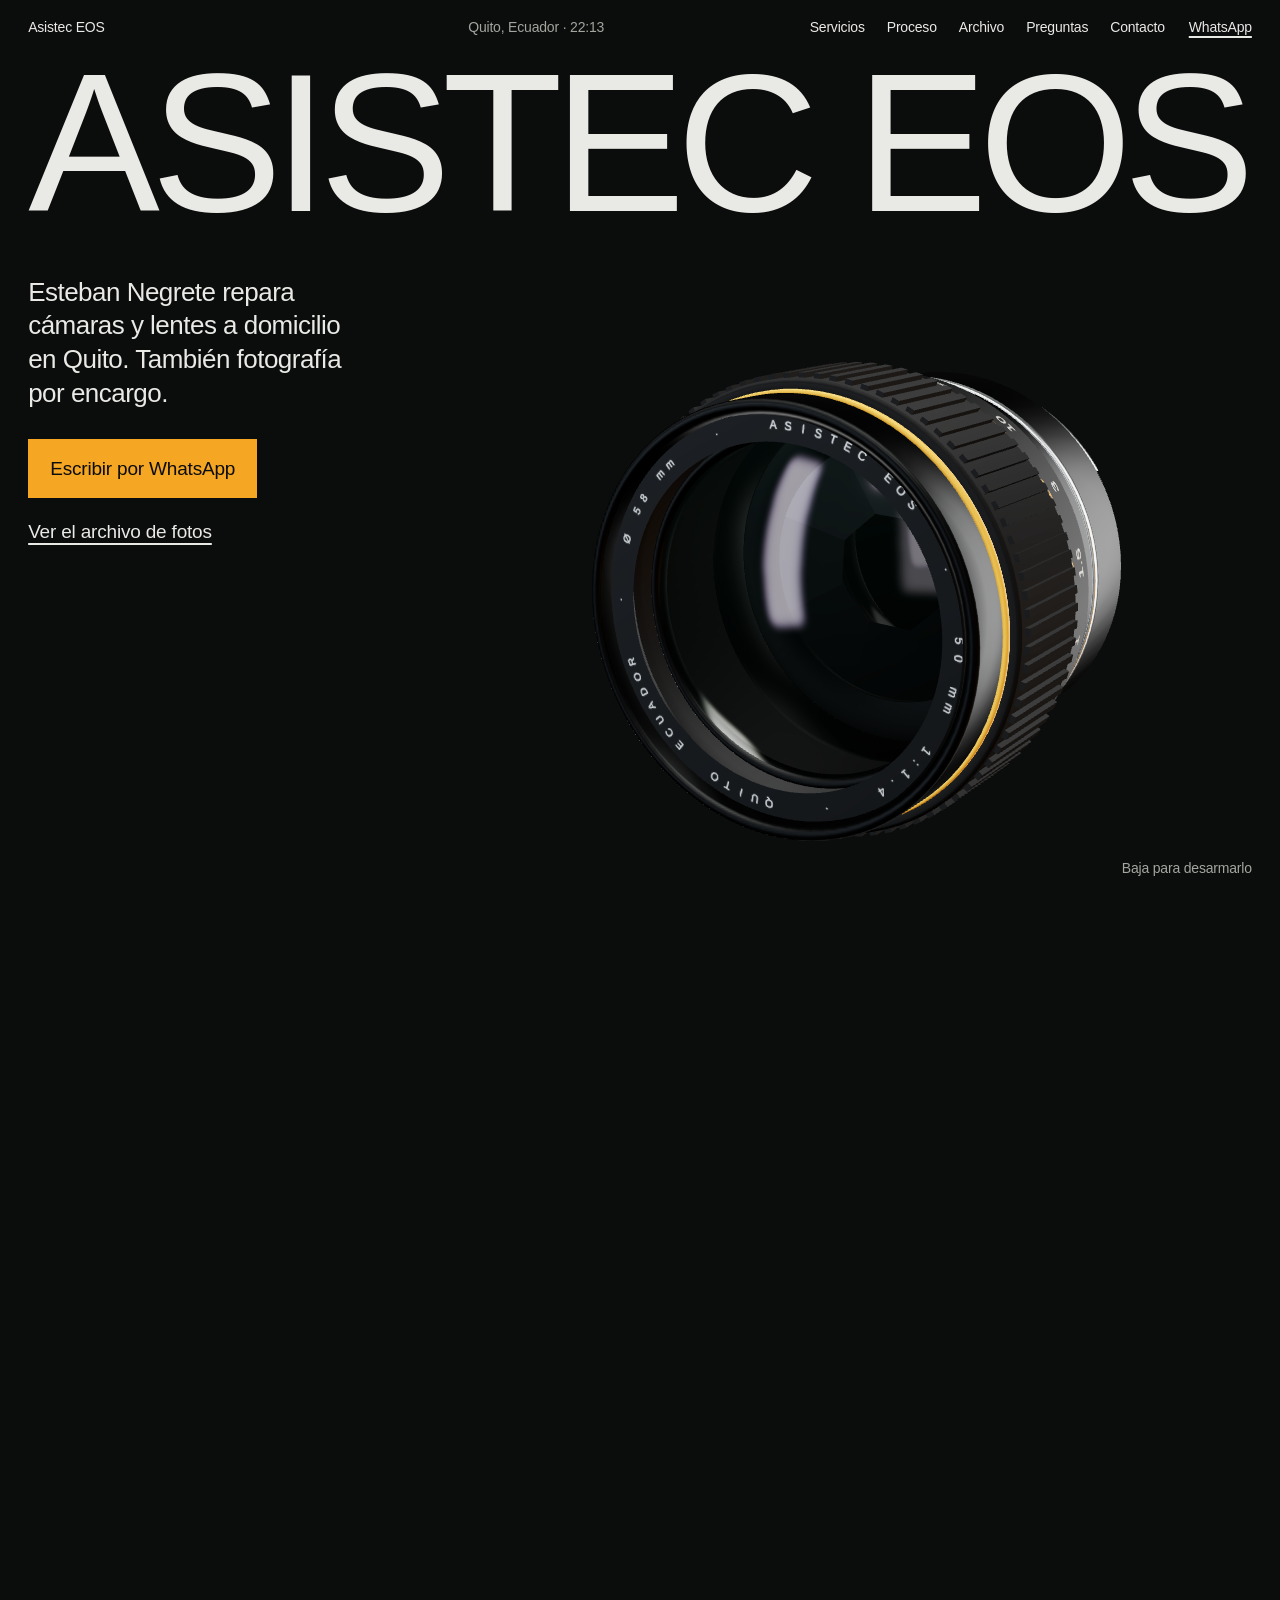
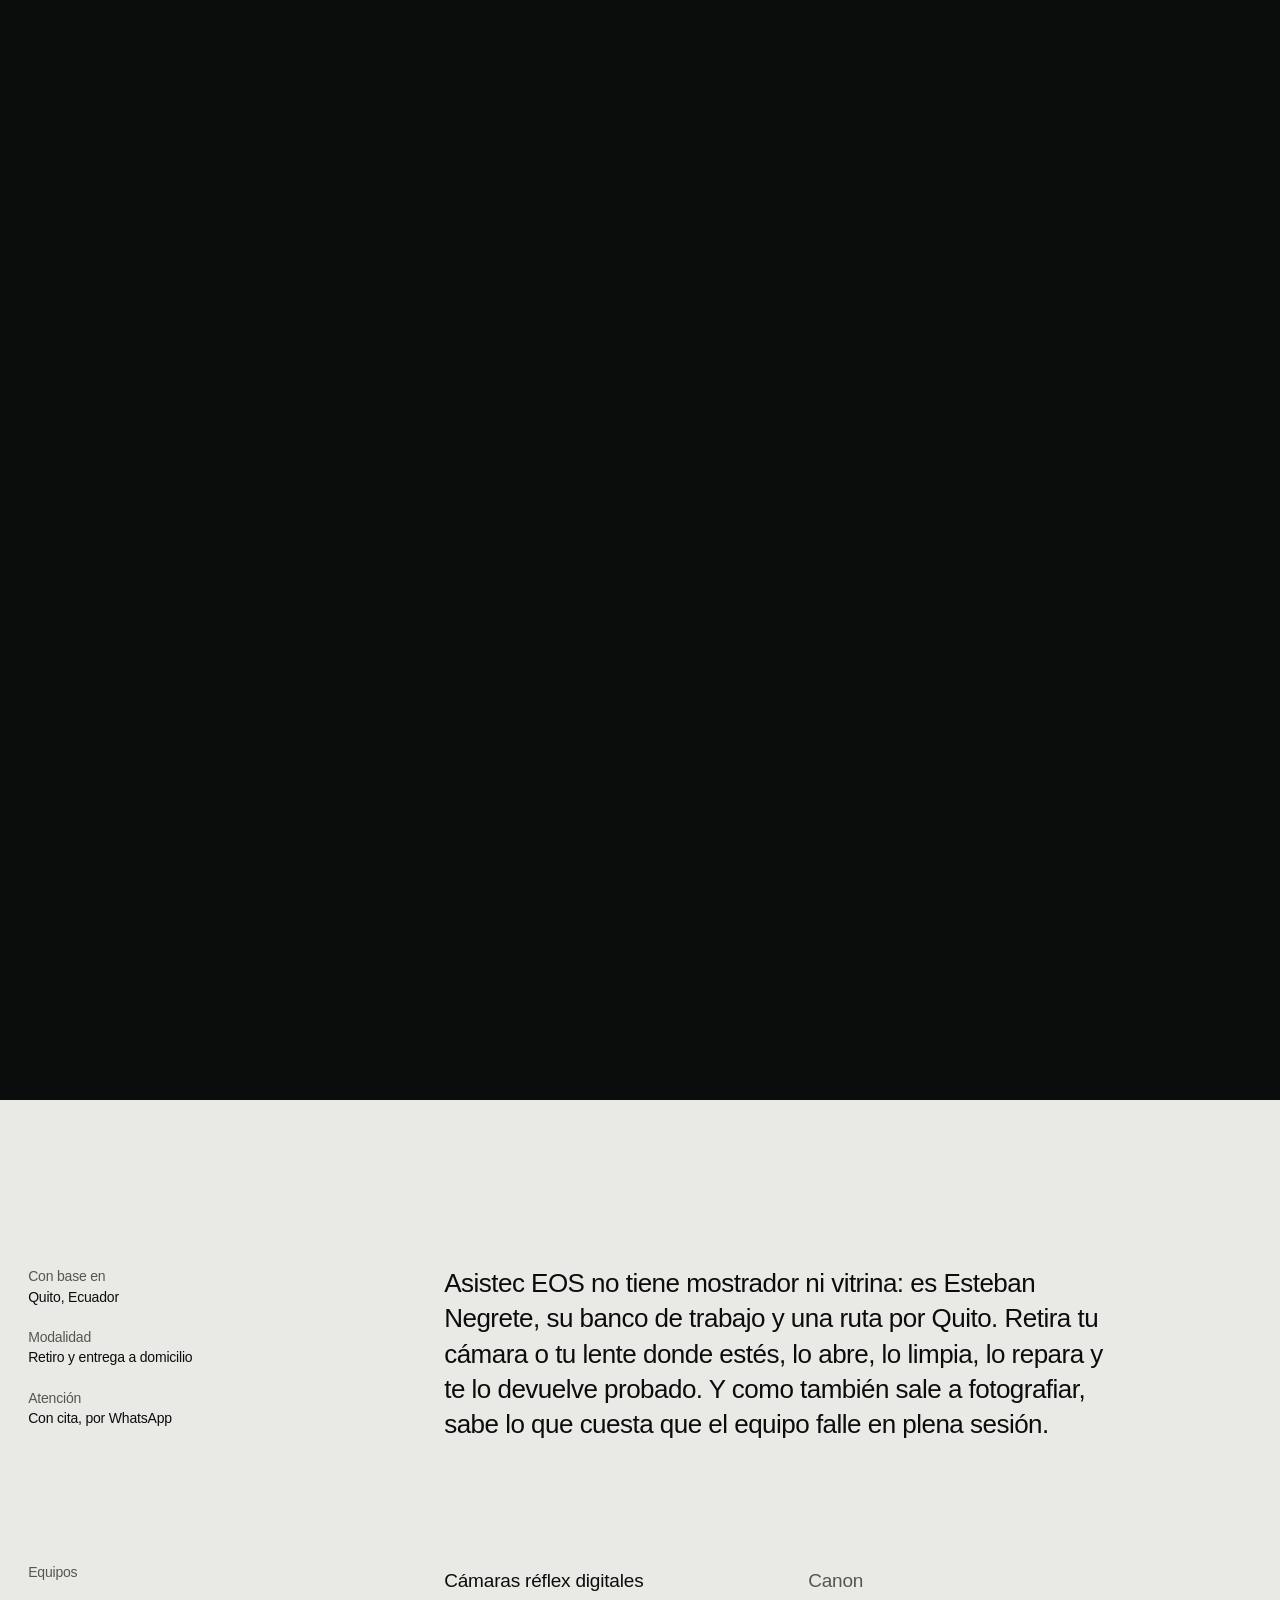
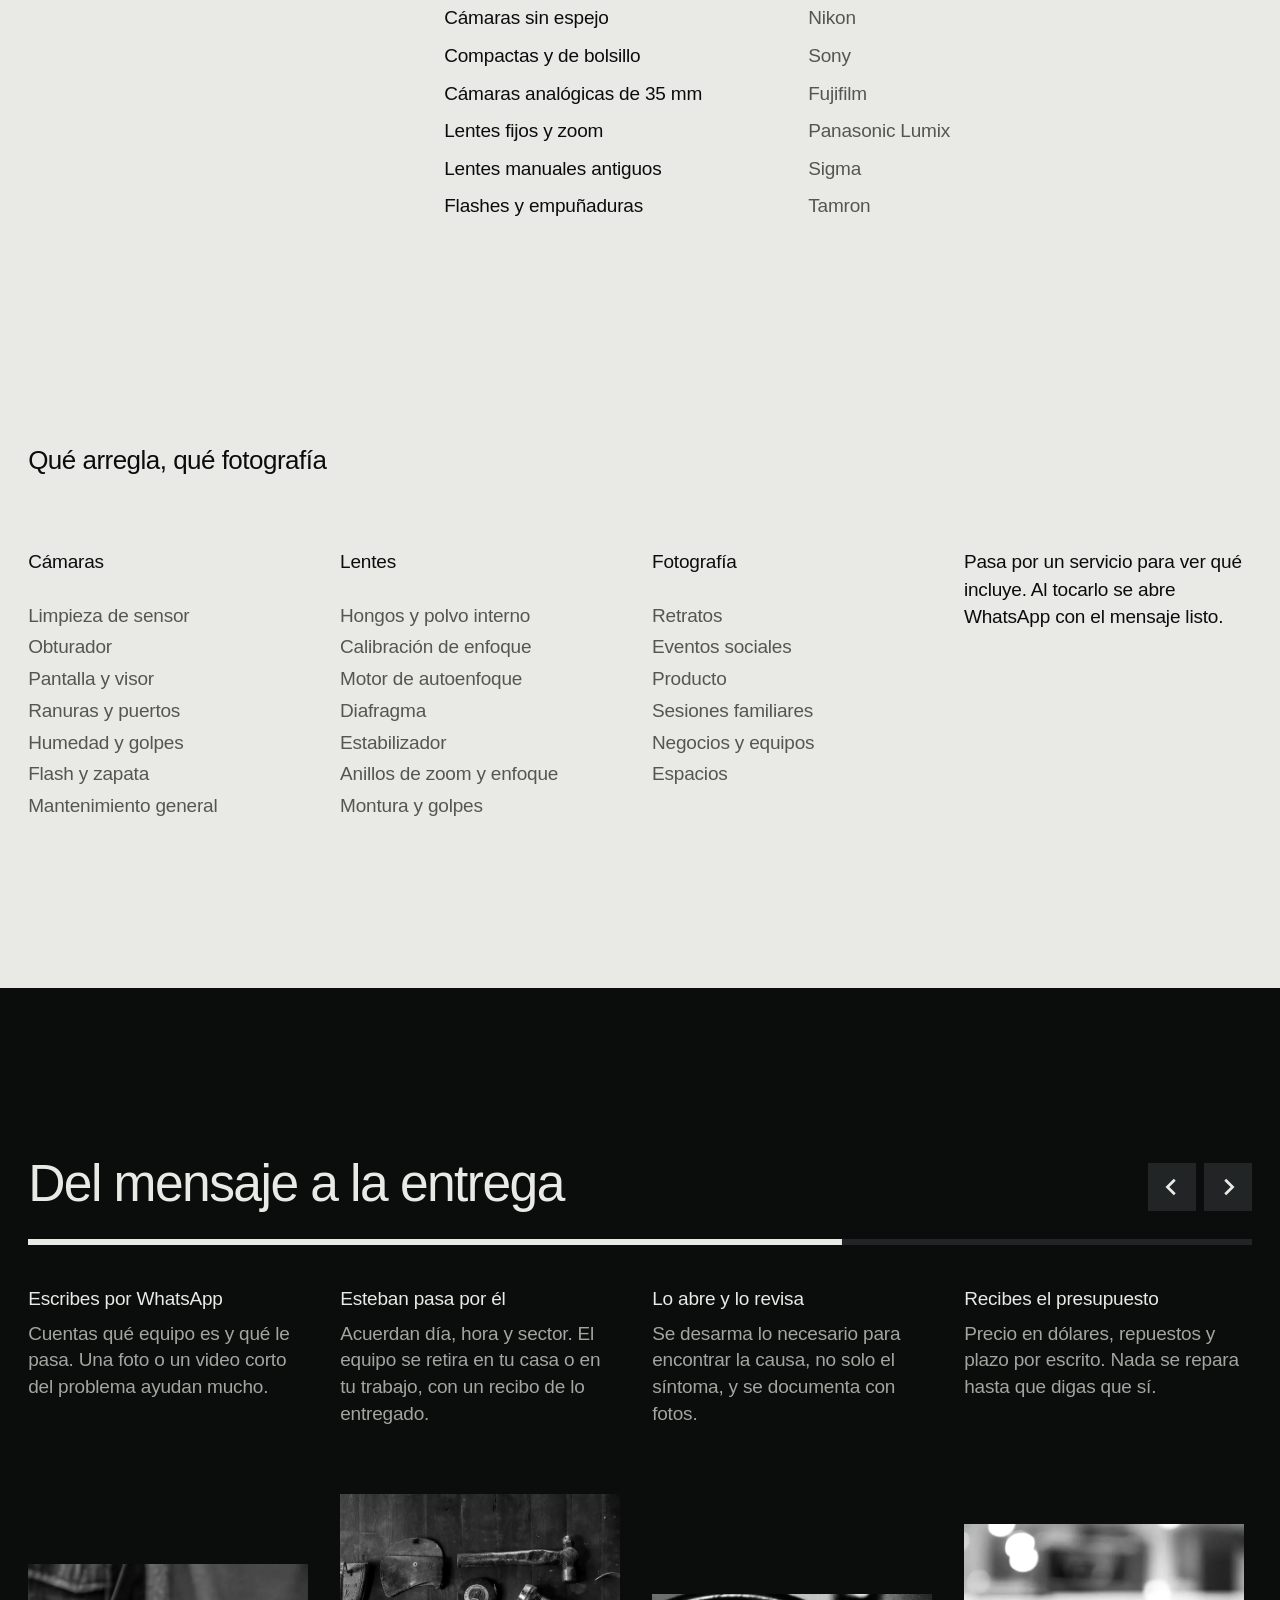
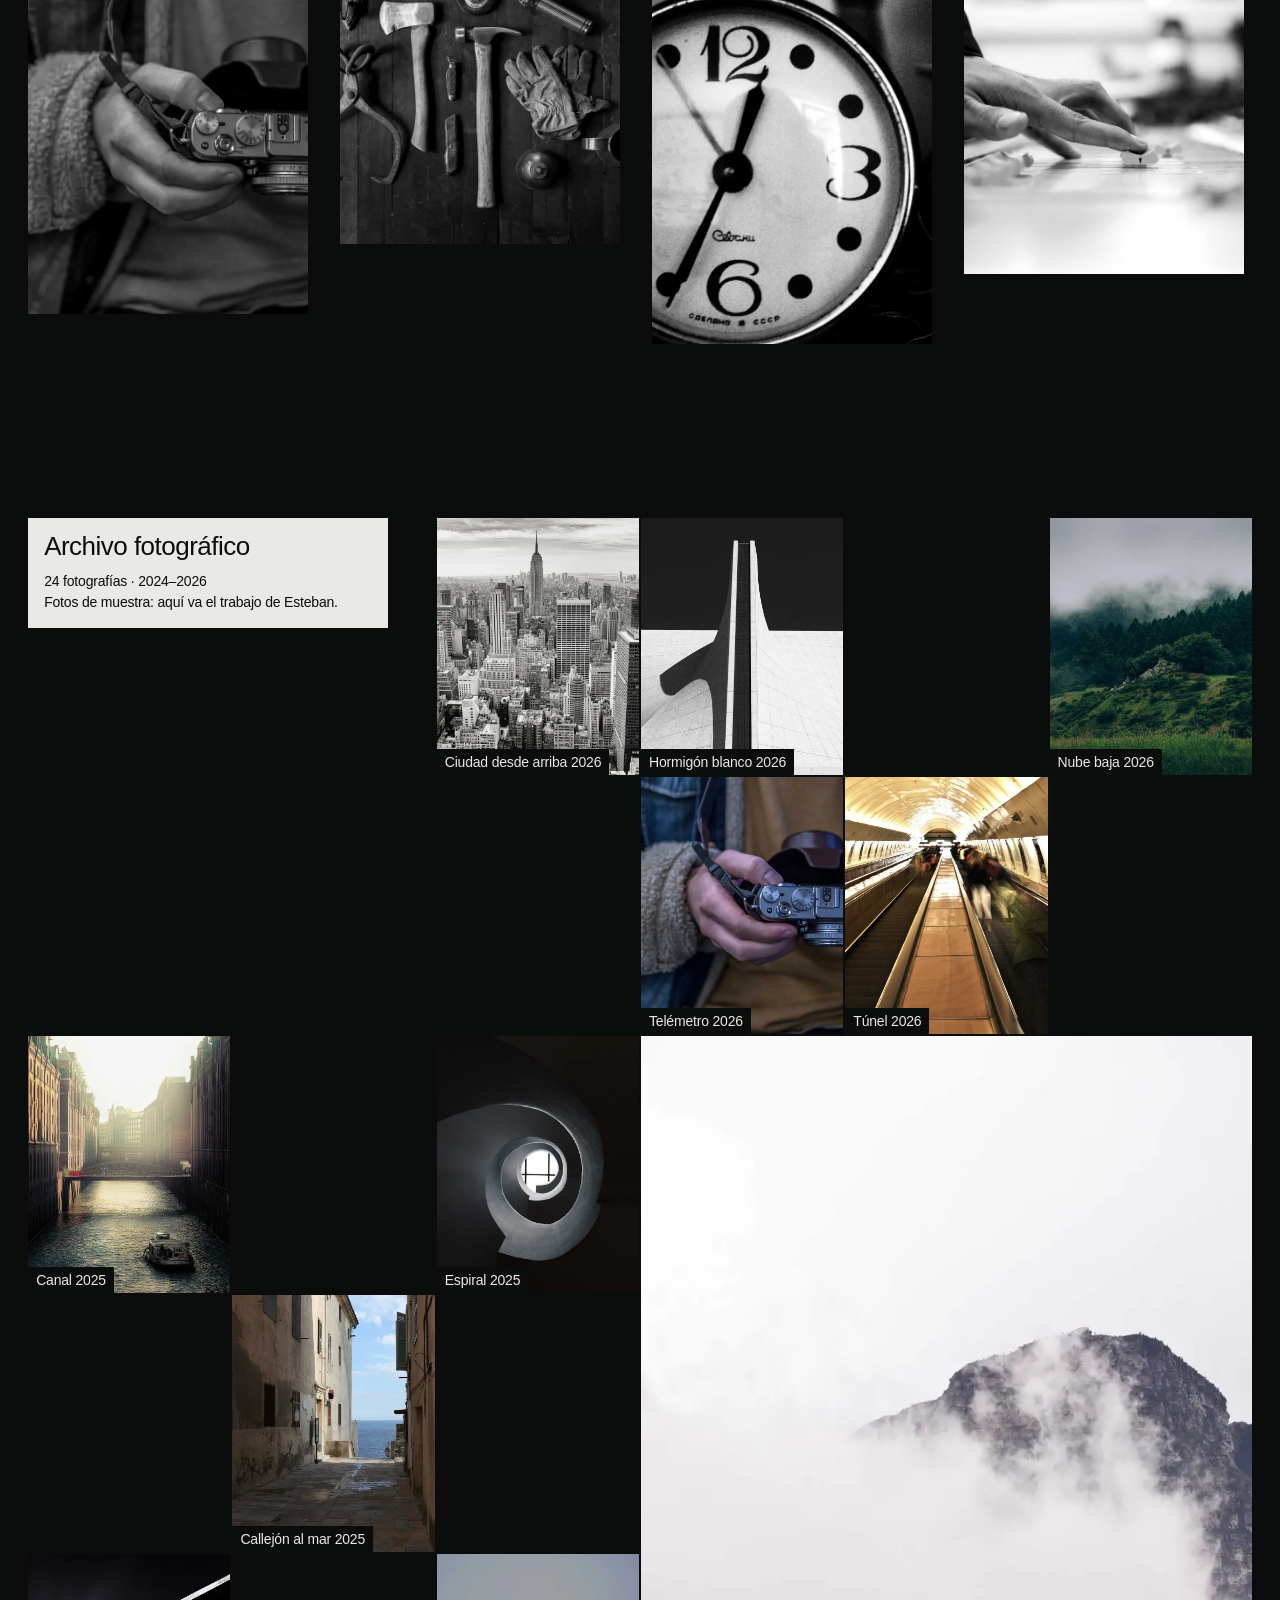
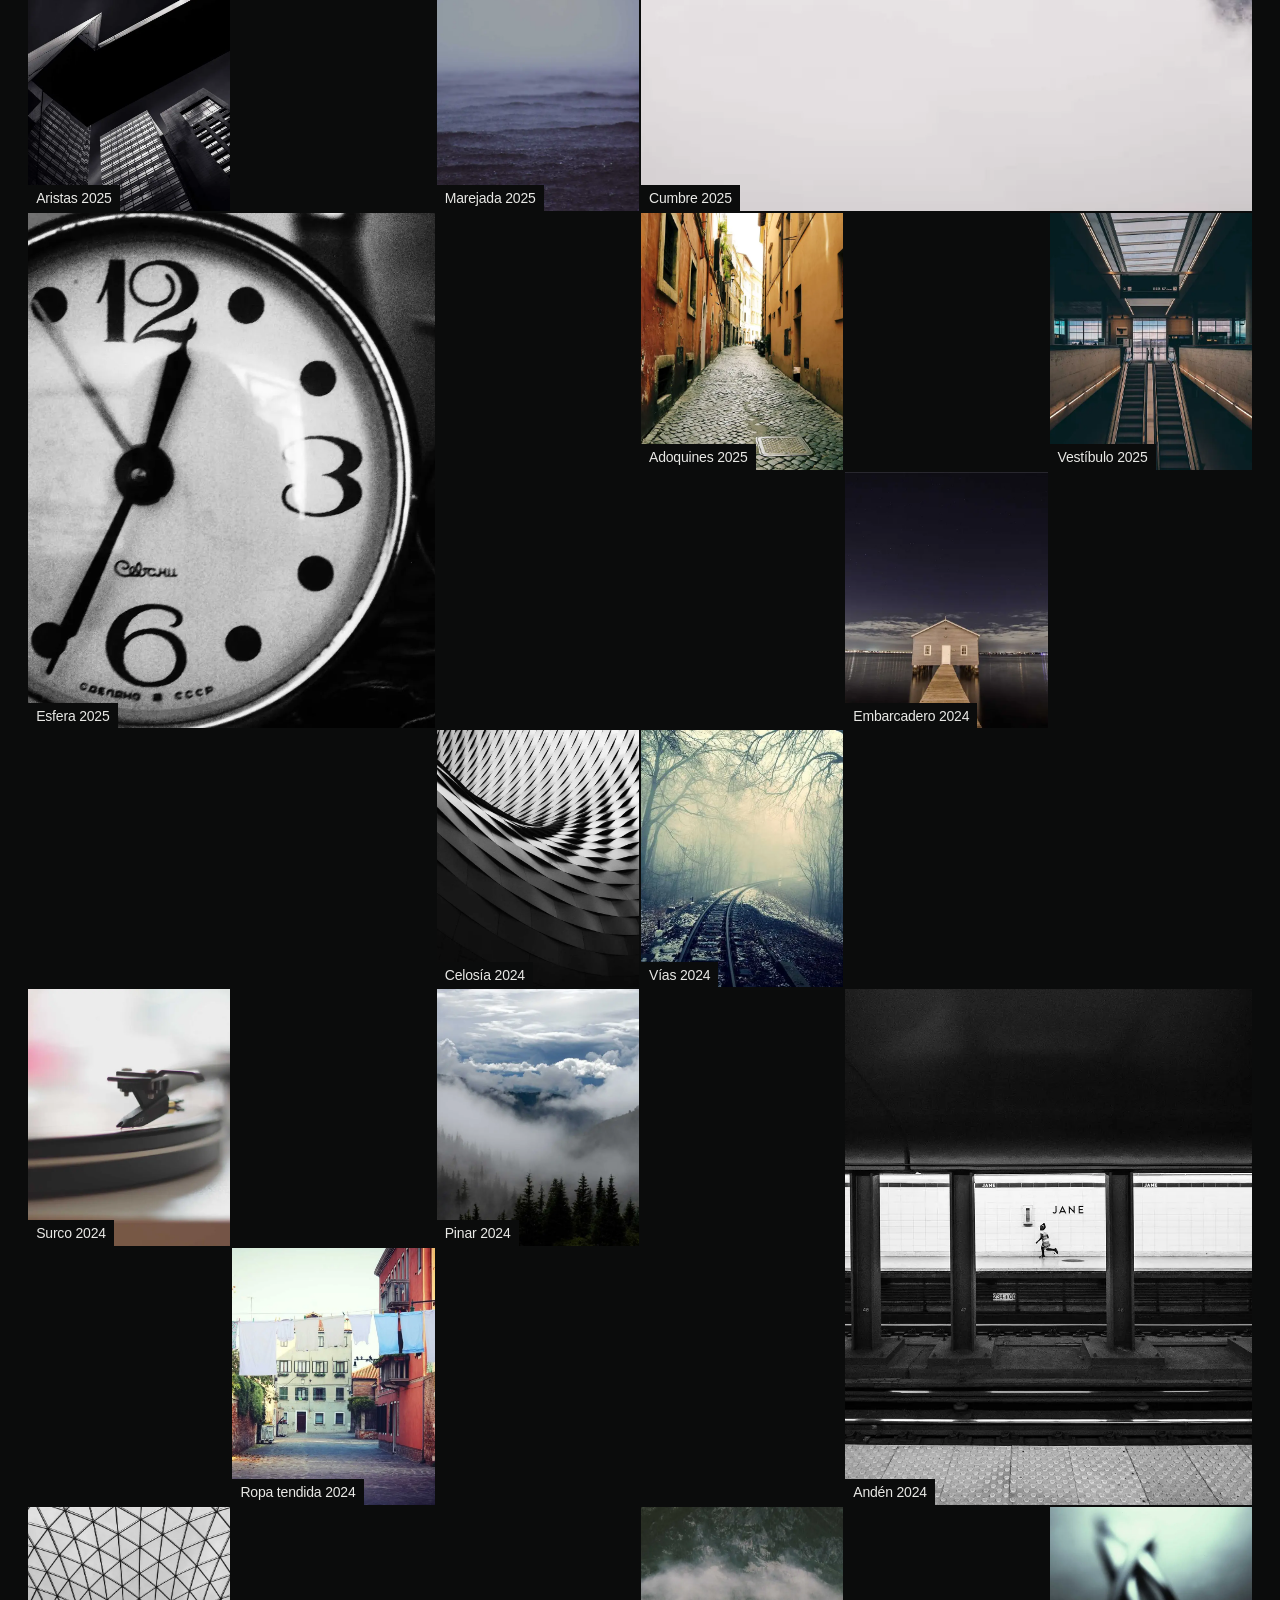
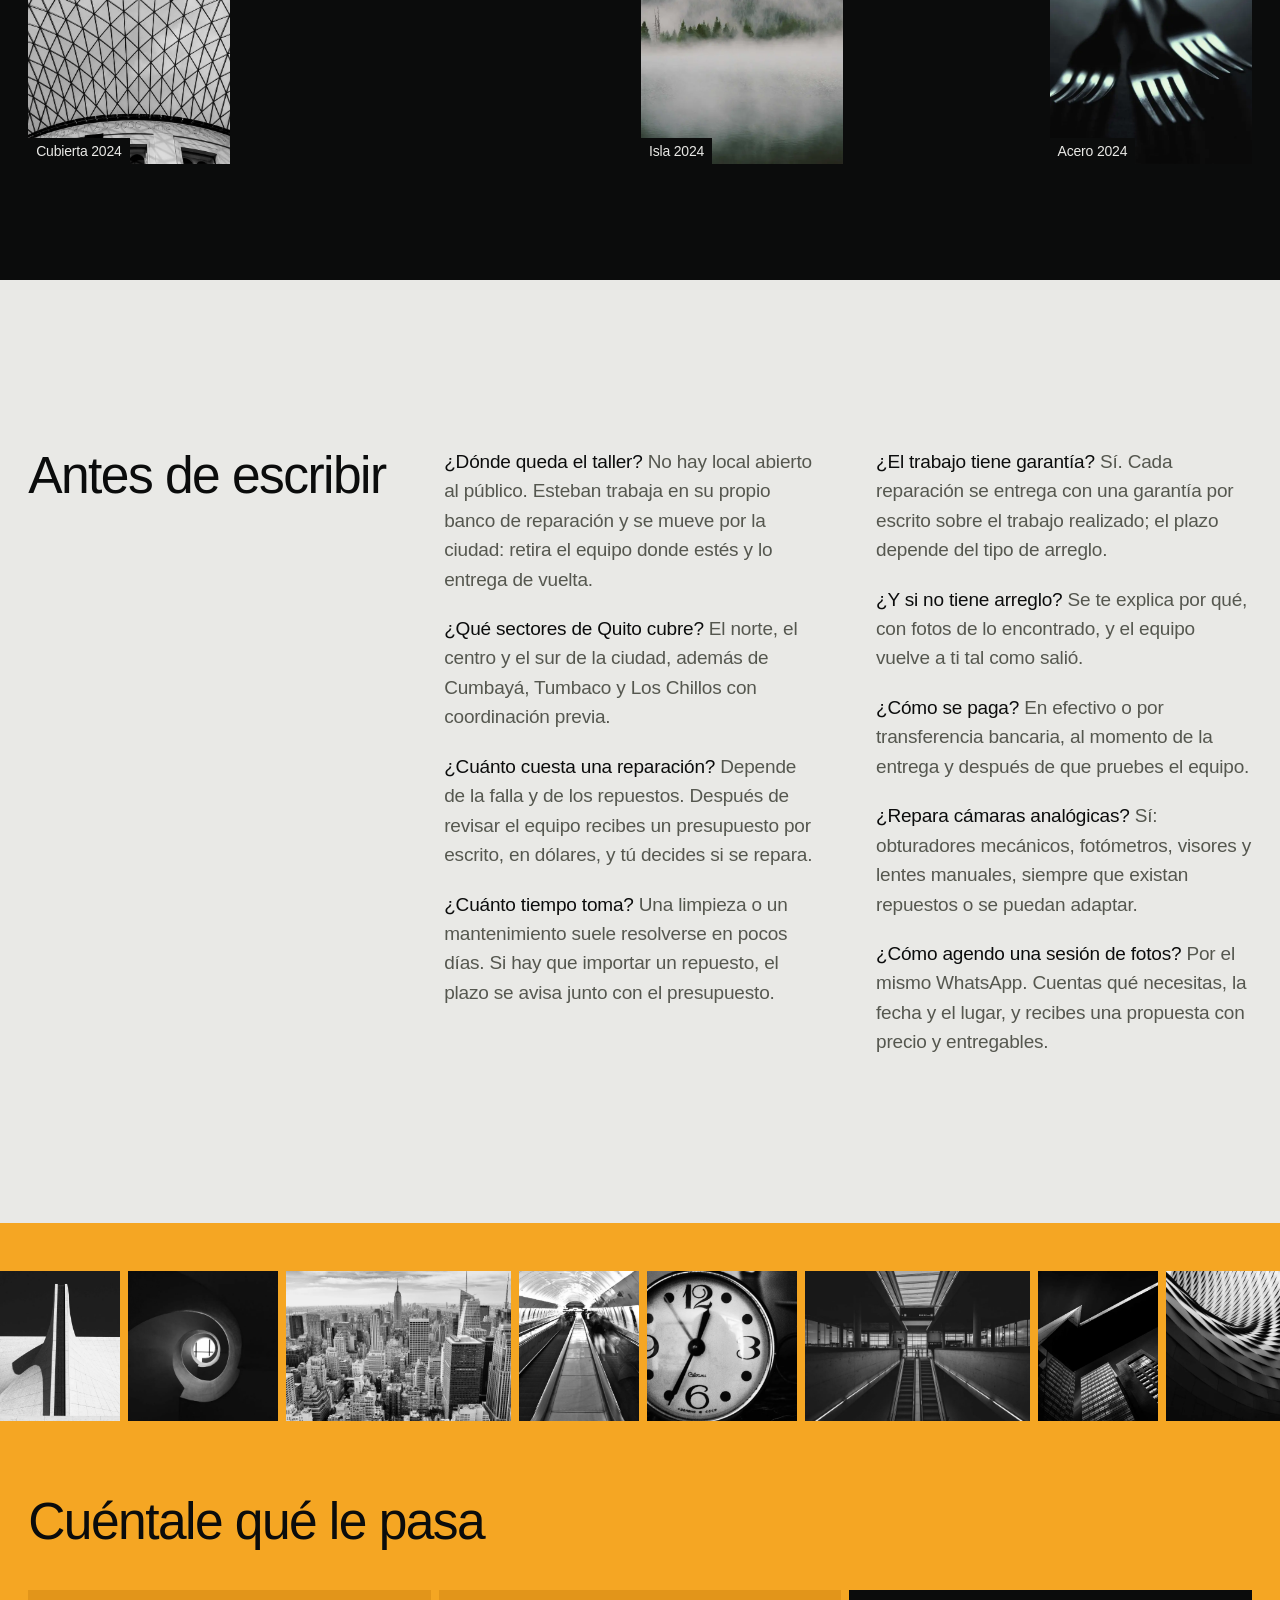
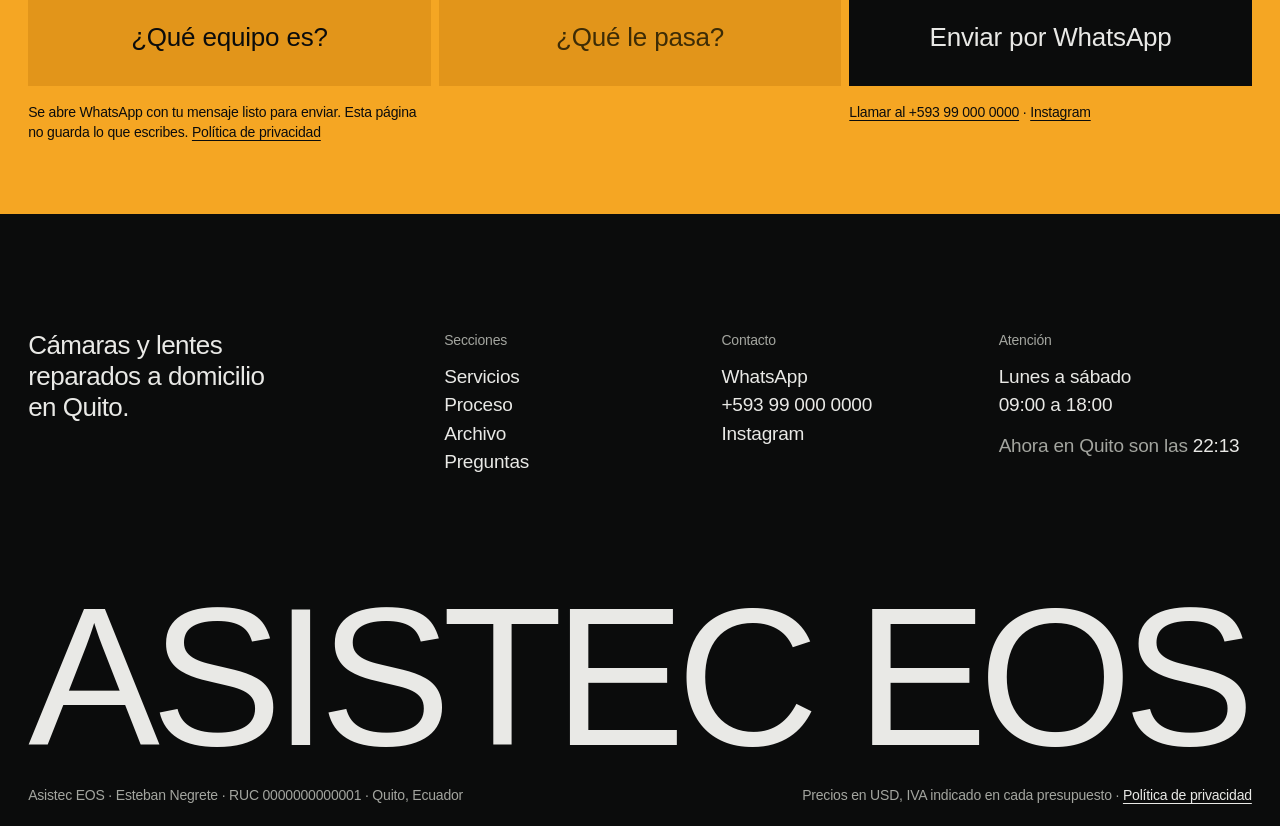
==== commit b0243b86: "Añade bandas de fondo claro en Sobre, Servicios y Preguntas Co-Authored-By: Claude Fable 5.2 <norepl" ====
--- a/index.html
+++ b/index.html
@@ -7,6 +7,8 @@
 <title>Asistec EOS · Reparación de cámaras y lentes a domicilio en Quito</title>
 <meta name="description" content="Esteban Negrete repara cámaras y lentes en Quito con retiro y entrega a domicilio. Limpieza de sensor, hongos, enfoque y obturador. También fotografía por encargo.">
 <meta name="theme-color" content="#0b0c0c">
+<!-- TODO: dato real — quitar noindex cuando los datos sean reales y el cliente apruebe -->
+<meta name="robots" content="noindex, nofollow">
 <link rel="canonical" href="https://asistec-eos.vercel.app/"><!-- TODO: dato real — dominio final -->
 <meta property="og:type" content="website">
 <meta property="og:locale" content="es_EC">
@@ -92,7 +94,7 @@
 </section>
 
 <!-- ============ SOBRE ============ -->
-<section class="about sec" id="sobre">
+<section class="about sec light" id="sobre">
   <h2 class="vh">Quién está detrás</h2>
   <dl class="facts reveal">
     <div><dt>Con base en</dt><dd>Quito, Ecuador</dd></div>
@@ -126,7 +128,7 @@
 </section>
 
 <!-- ============ SERVICIOS ============ -->
-<section class="services sec" id="servicios">
+<section class="services sec light" id="servicios">
   <h2 class="h-small reveal">Qué arregla, qué fotografía</h2>
   <!-- TODO: dato real — confirmar lista de servicios con Esteban -->
   <div class="svc-grid">
@@ -254,7 +256,7 @@
 </section>
 
 <!-- ============ PREGUNTAS ============ -->
-<section class="faq sec" id="preguntas">
+<section class="faq sec light" id="preguntas">
   <h2 class="h-mid reveal">Antes de escribir</h2>
   <!-- TODO: dato real — todas las respuestas (cobertura, plazos, garantía, formas de pago) deben confirmarse con Esteban -->
   <div class="faq-text reveal">
@@ -319,32 +321,36 @@
 
 <!-- ============ FOOTER ============ -->
 <footer class="foot">
-  <div class="tile-f f-state">
+  <div class="foot-cols">
     <p class="f-big">Cámaras y lentes reparados a domicilio en Quito.</p>
-    <!-- TODO: dato real — razón social o nombre del titular, RUC y sector -->
-    <p class="f-legal">Asistec EOS · Esteban Negrete · RUC 0000000000001 · Quito, Ecuador. Precios en USD, IVA indicado en cada presupuesto.</p>
-  </div>
-  <nav class="tile-f f-nav" aria-label="Pie de página">
-    <a href="#servicios">Servicios</a>
-    <a href="#proceso">Proceso</a>
-    <a href="#archivo">Archivo</a>
-    <a href="#preguntas">Preguntas</a>
-    <a href="privacidad.html">Privacidad</a>
-  </nav>
-  <div class="tile-f f-time">
-    <p>Quito</p>
-    <p class="f-clock" data-clock>hora local</p>
-    <p class="f-hours">Lunes a sábado, 09:00 a 18:00</p><!-- TODO: dato real — horario -->
-  </div>
-  <div class="tile-f f-contact">
-    <p>WhatsApp y llamadas</p>
-    <a href="tel:+593990000000">+593 99 000 0000</a>
-  </div>
-  <div class="tile-f f-mark" aria-hidden="true"><span>Asistec EOS</span></div>
-  <a class="tile-f f-go" href="https://wa.me/593990000000?text=Hola%20Esteban%2C%20quiero%20consultar%20por%20una%20reparaci%C3%B3n." target="_blank" rel="noopener noreferrer">
-    <span>Escríbele a Esteban</span>
-    <svg viewBox="0 0 48 48" aria-hidden="true"><path d="M10 38 38 10M16 10h22v22" fill="none" stroke="currentColor" stroke-width="4"/></svg>
-  </a>
+    <nav class="f-col" aria-label="Pie de página">
+      <p class="f-h">Secciones</p>
+      <a href="#servicios">Servicios</a>
+      <a href="#proceso">Proceso</a>
+      <a href="#archivo">Archivo</a>
+      <a href="#preguntas">Preguntas</a>
+    </nav>
+    <!-- TODO: dato real — teléfono e Instagram -->
+    <div class="f-col">
+      <p class="f-h">Contacto</p>
+      <a href="https://wa.me/593990000000?text=Hola%20Esteban%2C%20quiero%20consultar%20por%20una%20reparaci%C3%B3n." target="_blank" rel="noopener noreferrer">WhatsApp</a>
+      <a href="tel:+593990000000">+593 99 000 0000</a>
+      <a href="https://www.instagram.com/" target="_blank" rel="noopener noreferrer">Instagram</a>
+    </div>
+    <!-- TODO: dato real — horario -->
+    <div class="f-col">
+      <p class="f-h">Atención</p>
+      <p>Lunes a sábado</p>
+      <p>09:00 a 18:00</p>
+      <p class="f-now">Ahora en Quito son las <span data-clock>--:--</span></p>
+    </div>
+  </div>
+  <p class="f-mark" aria-hidden="true">Asistec EOS</p>
+  <!-- TODO: dato real — razón social o nombre del titular, RUC y sector -->
+  <div class="f-legal">
+    <p>Asistec EOS · Esteban Negrete · RUC 0000000000001 · Quito, Ecuador</p>
+    <p>Precios en USD, IVA indicado en cada presupuesto · <a href="privacidad.html">Política de privacidad</a></p>
+  </div>
 </footer>
 
 <dialog class="box" data-box aria-label="Fotografía ampliada">
--- a/css/styles.css
+++ b/css/styles.css
@@ -65,6 +65,11 @@
 .h-mid, .contact-h { font-size: var(--head); font-weight: 400; line-height: 1.1; letter-spacing: -0.03em; }
 .h-small { font-size: var(--lead); font-weight: 500; line-height: 1.2; letter-spacing: -0.02em; }
 .sec { padding: var(--gap-sec) var(--m) 0; }
+
+/* Bandas claras: mismas piezas, tinta y fondo invertidos */
+.light { --bg: #e9e9e6; --ink: #0b0c0c; --muted: #55574f; --surface: #dcdcd8; --surface-2: #cfcfca; background: var(--bg); color: var(--ink); }
+.light :focus-visible { outline-color: var(--ink); }
+.services.light, .faq.light { padding-bottom: var(--gap-sec); }
 
 /* ---------- Cabecera ---------- */
 .top {
@@ -152,7 +157,7 @@
 .m4 img { margin-top: 70px; } .m5 img { margin-top: 120px; } .m6 img { margin-top: 30px; }
 
 /* ---------- Archivo ---------- */
-.archive { display: grid; padding: var(--gap-sec) var(--m) 0; }
+.archive { display: grid; padding: var(--gap-sec) var(--m) calc(var(--gap-sec) * 0.7); }
 .archive > * { grid-area: 1 / 1; }
 .archive-card {
   position: sticky; top: 16px; z-index: 3; align-self: start;
@@ -202,7 +207,7 @@
 .faq-text strong { font-weight: 500; color: var(--ink); }
 
 /* ---------- Contacto ---------- */
-.contact { margin-top: var(--gap-sec); background: var(--accent); color: var(--accent-ink); padding: 48px var(--m) 72px; overflow: hidden; }
+.contact { background: var(--accent); color: var(--accent-ink); padding: 48px var(--m) 72px; overflow: hidden; }
 .strip { margin: 0 calc(var(--m) * -1); overflow: hidden; }
 .strip-track { display: flex; gap: 8px; width: max-content; animation: drift 70s linear infinite; }
 .strip img { height: 150px; width: auto; filter: grayscale(1); }
@@ -230,26 +235,23 @@
 .contact :focus-visible { outline-color: var(--accent-ink); }
 
 /* ---------- Pie ---------- */
-.foot { display: grid; grid-template-columns: repeat(12, 1fr); gap: 8px; padding: 8px; }
-.tile-f { background: var(--surface); padding: 20px; min-height: 220px; display: flex; flex-direction: column; justify-content: space-between; font-size: var(--body); }
-.f-state { grid-column: span 4; }
+.foot { padding: clamp(72px, 9vw, 140px) var(--m) 20px; }
+.foot-cols { display: grid; grid-template-columns: calc(var(--line) - 24px) repeat(3, 1fr); gap: 24px; }
 .f-big { font-size: var(--lead); line-height: 1.2; letter-spacing: -0.02em; max-width: 18ch; }
-.f-legal, .f-hours { font-size: var(--small); color: var(--muted); }
-.f-nav { grid-column: span 3; justify-content: flex-start; gap: 6px; }
-.f-nav a:hover, .f-contact a:hover { color: var(--accent); }
-.f-nav a, .f-contact a { transition: color 0.2s; }
-.f-time { grid-column: span 2; }
-.f-clock { font-size: var(--lead); font-variant-numeric: tabular-nums; }
-.f-contact { grid-column: span 3; }
-.f-contact a { font-size: var(--lead); font-weight: 500; }
-.f-mark { grid-column: span 8; min-height: 320px; background: var(--ink); color: var(--bg); align-items: center; justify-content: center; overflow: hidden; }
-.f-mark span { font-size: 9vw; font-weight: 500; letter-spacing: -0.045em; line-height: 0.9; text-transform: uppercase; white-space: nowrap; }
-.f-go { grid-column: span 4; min-height: 320px; background: var(--accent); color: var(--accent-ink); font-size: var(--head); line-height: 1.05; letter-spacing: -0.03em; transition: background-color 0.2s; }
-.f-go span { max-width: 9ch; }
-.f-go svg { width: 72px; height: 72px; align-self: flex-end; transition: transform 0.4s var(--ease); }
-.f-go:hover { background: var(--ink); }
-.f-go:hover svg { transform: translate(8px, -8px); }
-.f-go:focus-visible { outline-color: var(--ink); outline-offset: -6px; }
+.f-col { font-size: var(--body); line-height: 1.5; }
+.f-h { color: var(--muted); font-size: var(--small); margin-bottom: 12px; }
+.f-col a { display: block; width: fit-content; transition: color 0.2s, transform 0.3s var(--ease); }
+.f-col a:hover { color: var(--accent); transform: translateX(6px); }
+.f-now { color: var(--muted); margin-top: 12px; font-variant-numeric: tabular-nums; }
+.f-now span { color: var(--ink); }
+.f-mark {
+  margin-top: clamp(72px, 9vw, 140px);
+  font-size: var(--fit, 13.3vw); font-weight: 500; line-height: 0.86; letter-spacing: -0.045em;
+  text-transform: uppercase; white-space: nowrap;
+}
+.f-legal { display: flex; flex-wrap: wrap; justify-content: space-between; gap: 6px 24px; margin-top: 24px; font-size: var(--small); color: var(--muted); }
+.f-legal a { color: var(--ink); text-decoration: underline; text-underline-offset: 3px; }
+.f-legal a:hover { color: var(--accent); }
 
 /* ---------- Visor de fotos ---------- */
 .box { border: 0; padding: 0; margin: 0; width: 100vw; height: 100dvh; max-width: none; max-height: none; background: var(--bg); color: var(--ink); }
@@ -291,7 +293,7 @@
   .js .mask > span, .js .hero-copy, .js .hero-hint, .js .top, .js .reveal { transform: none !important; }
   .strip-track, .hero-line.swap { animation: none; }
   .hero-parts { opacity: 1; transform: none; }
-  .tile img, .svc-col a, .f-go svg { transition: none; }
+  .tile img, .svc-col a, .f-col a { transition: none; }
 }
 
 /* ---------- Tablet ---------- */
@@ -307,10 +309,8 @@
   .about-lead { order: -1; }
   .facts { width: auto; grid-template-columns: repeat(3, 1fr); }
   .faq-text { margin-top: 40px; }
-  .f-state { grid-column: span 7; } .f-nav { grid-column: span 5; }
-  .f-time { grid-column: span 5; } .f-contact { grid-column: span 7; }
-  .f-mark { grid-column: span 12; min-height: 240px; } .f-mark span { font-size: 13vw; }
-  .f-go { grid-column: span 12; min-height: 220px; }
+  .foot-cols { grid-template-columns: repeat(3, 1fr); row-gap: 48px; }
+  .f-big { grid-column: 1 / -1; }
   .archive-card { width: min(360px, 60vw); }
   .contact-small { grid-template-columns: 1fr 1fr; }
   .contact-small p:last-child { grid-column: 2; }
@@ -368,14 +368,7 @@
   .contact-small { grid-template-columns: 1fr; }
   .contact-small p:last-child { grid-column: auto; }
 
-  .foot { grid-template-columns: 1fr 1fr; gap: 6px; padding: 6px; }
-  .tile-f { min-height: 150px; grid-column: span 1; }
-  .f-nav, .f-contact { order: -3; }
-  .f-mark { grid-column: span 2; order: -2; min-height: 160px; } .f-mark span { font-size: 15vw; }
-  .f-go { grid-column: span 2; order: -1; min-height: 170px; }
-  .f-go svg { width: 48px; height: 48px; }
-  .f-nav { grid-column: span 1; } .f-contact { grid-column: span 1; }
-  .f-contact a { font-size: var(--body); }
-  .f-time { grid-column: span 2; min-height: 120px; }
-  .f-state { grid-column: span 2; gap: 24px; }
-}
+  .foot-cols { grid-template-columns: 1fr 1fr; row-gap: 40px; }
+  .f-col a { padding: 4px 0; }
+}
+}
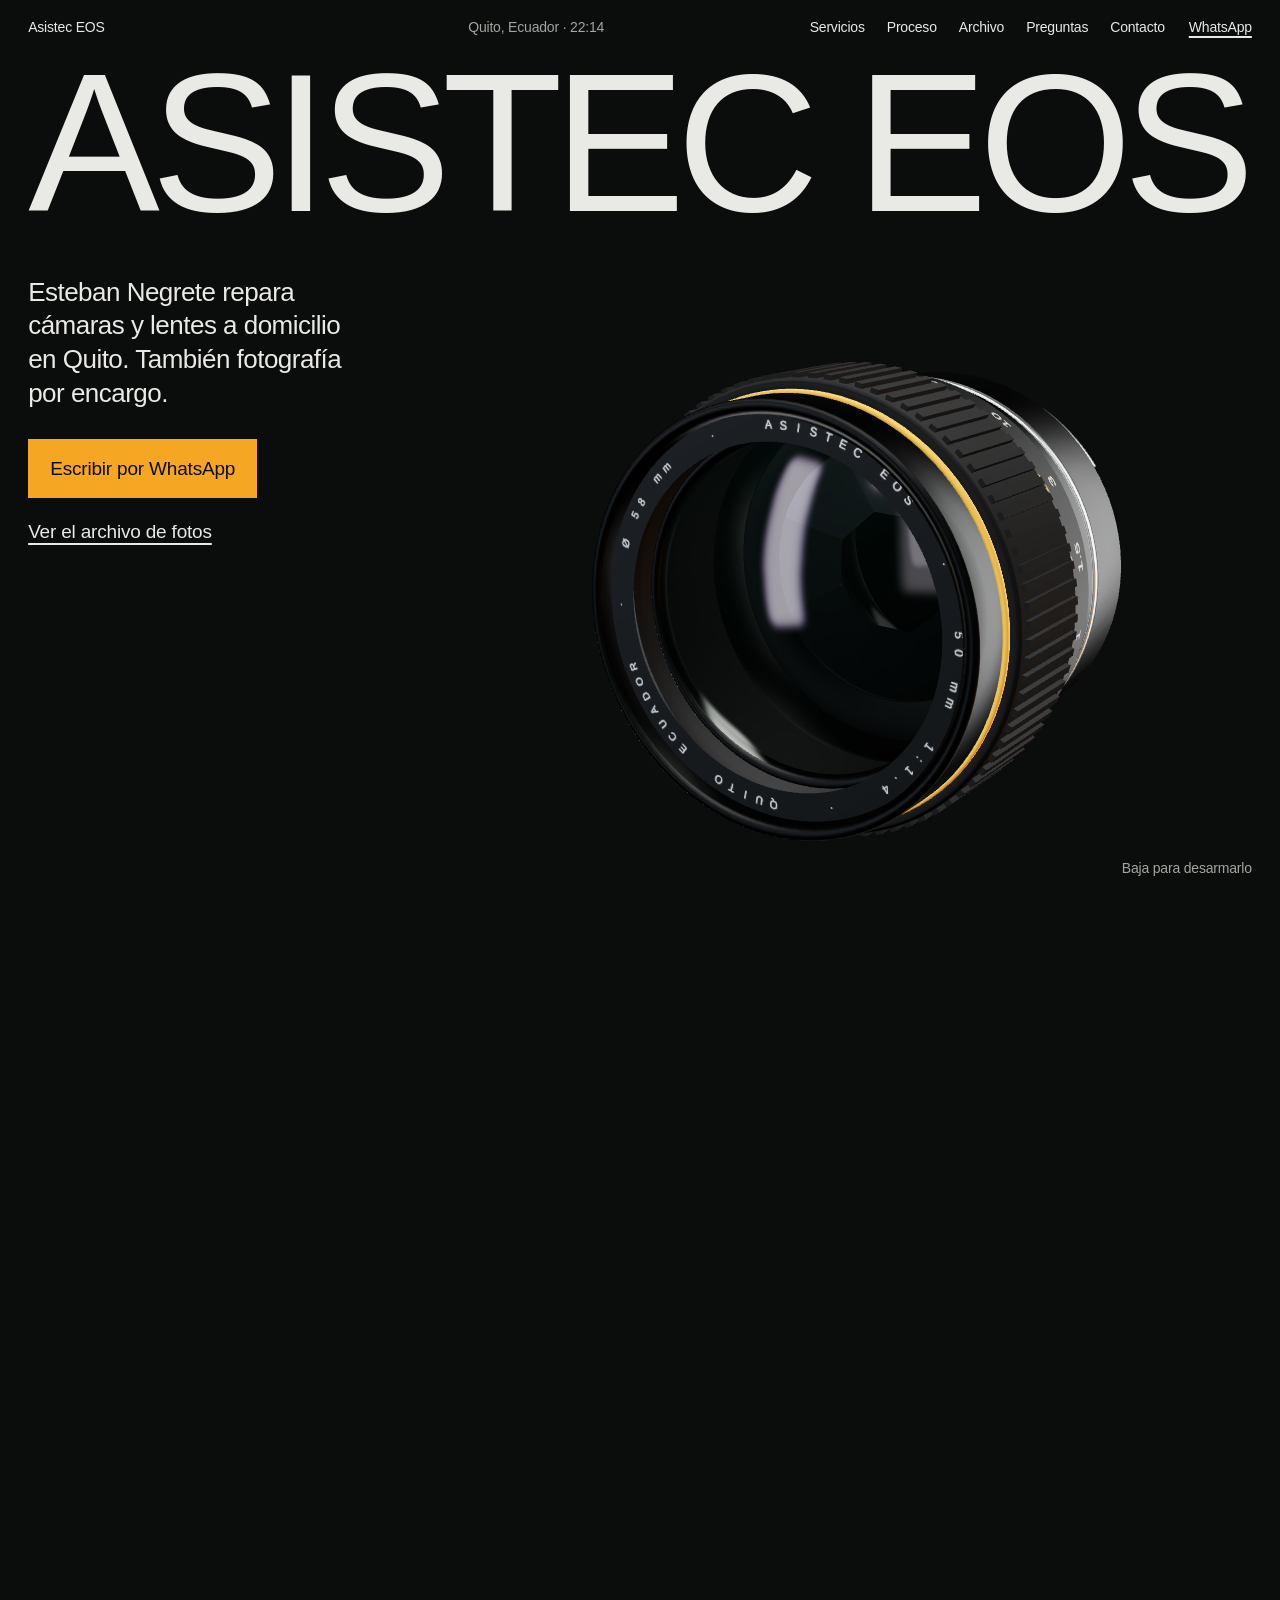
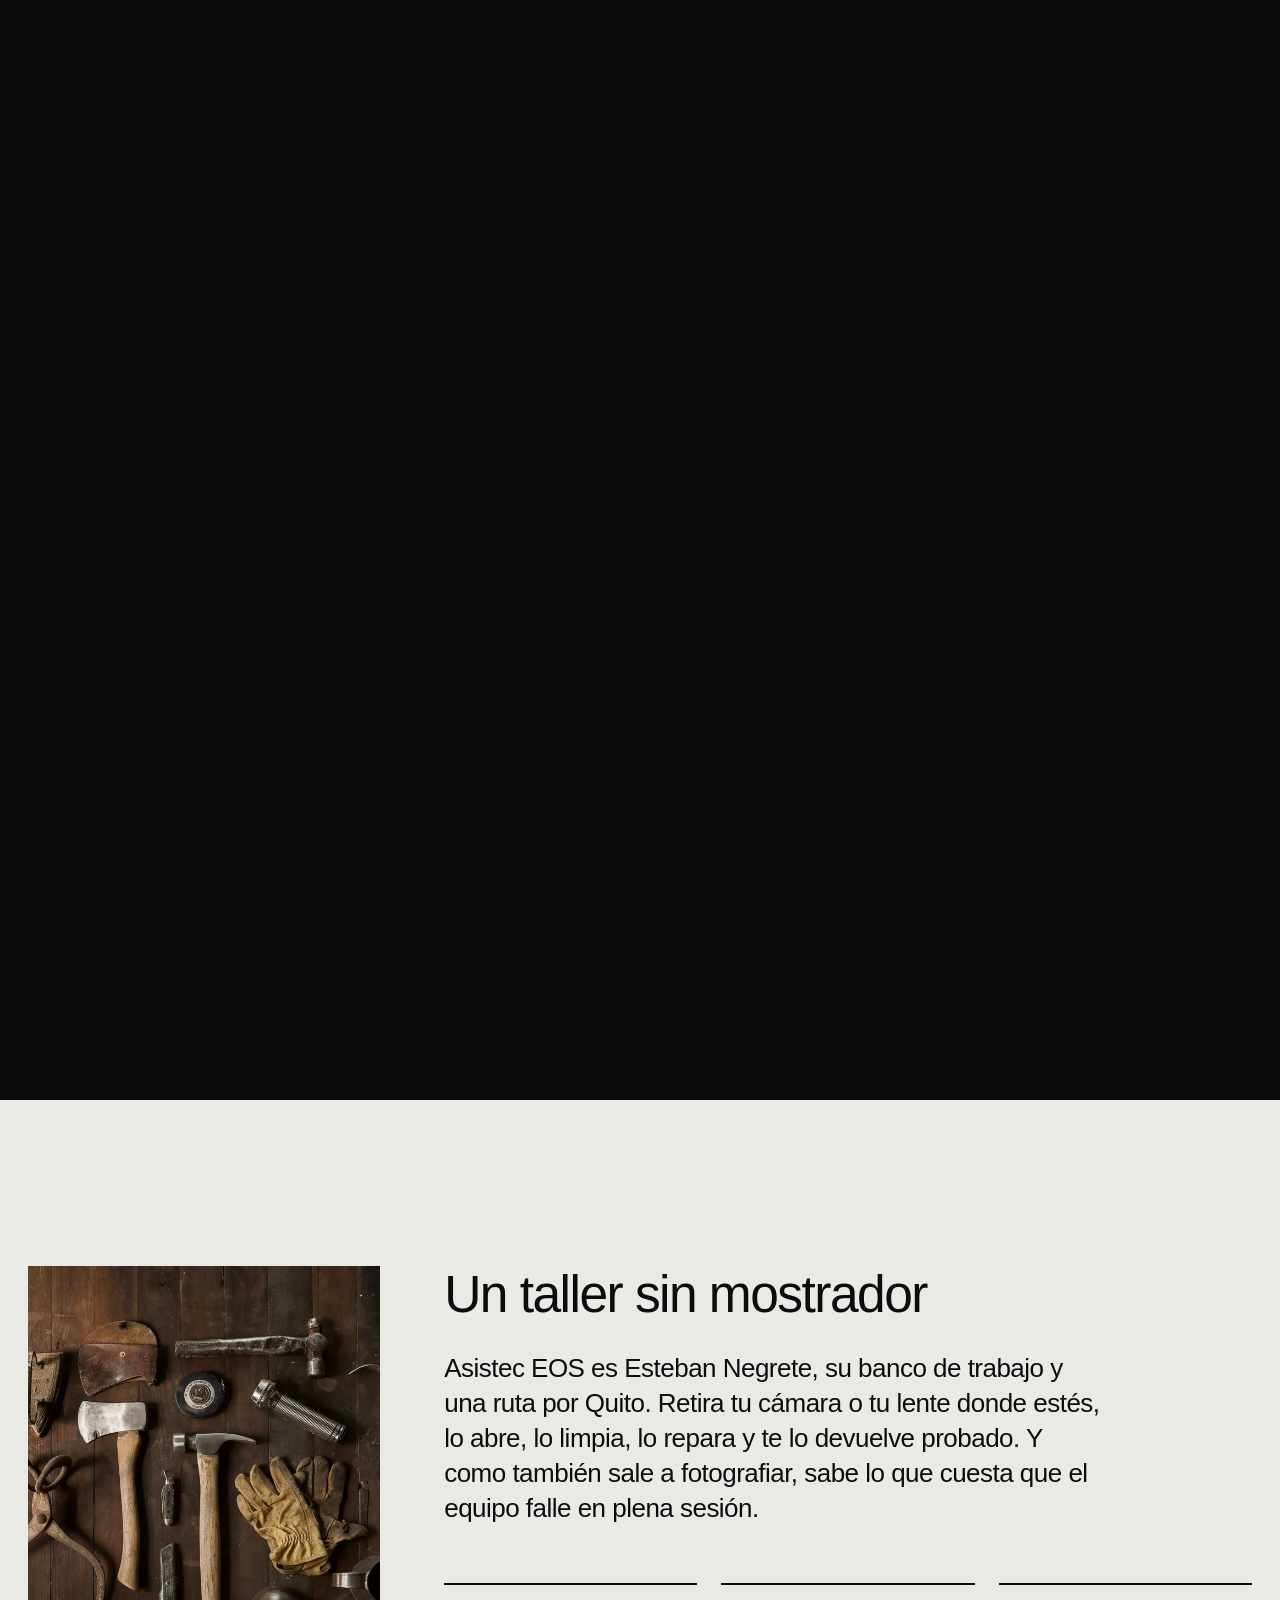
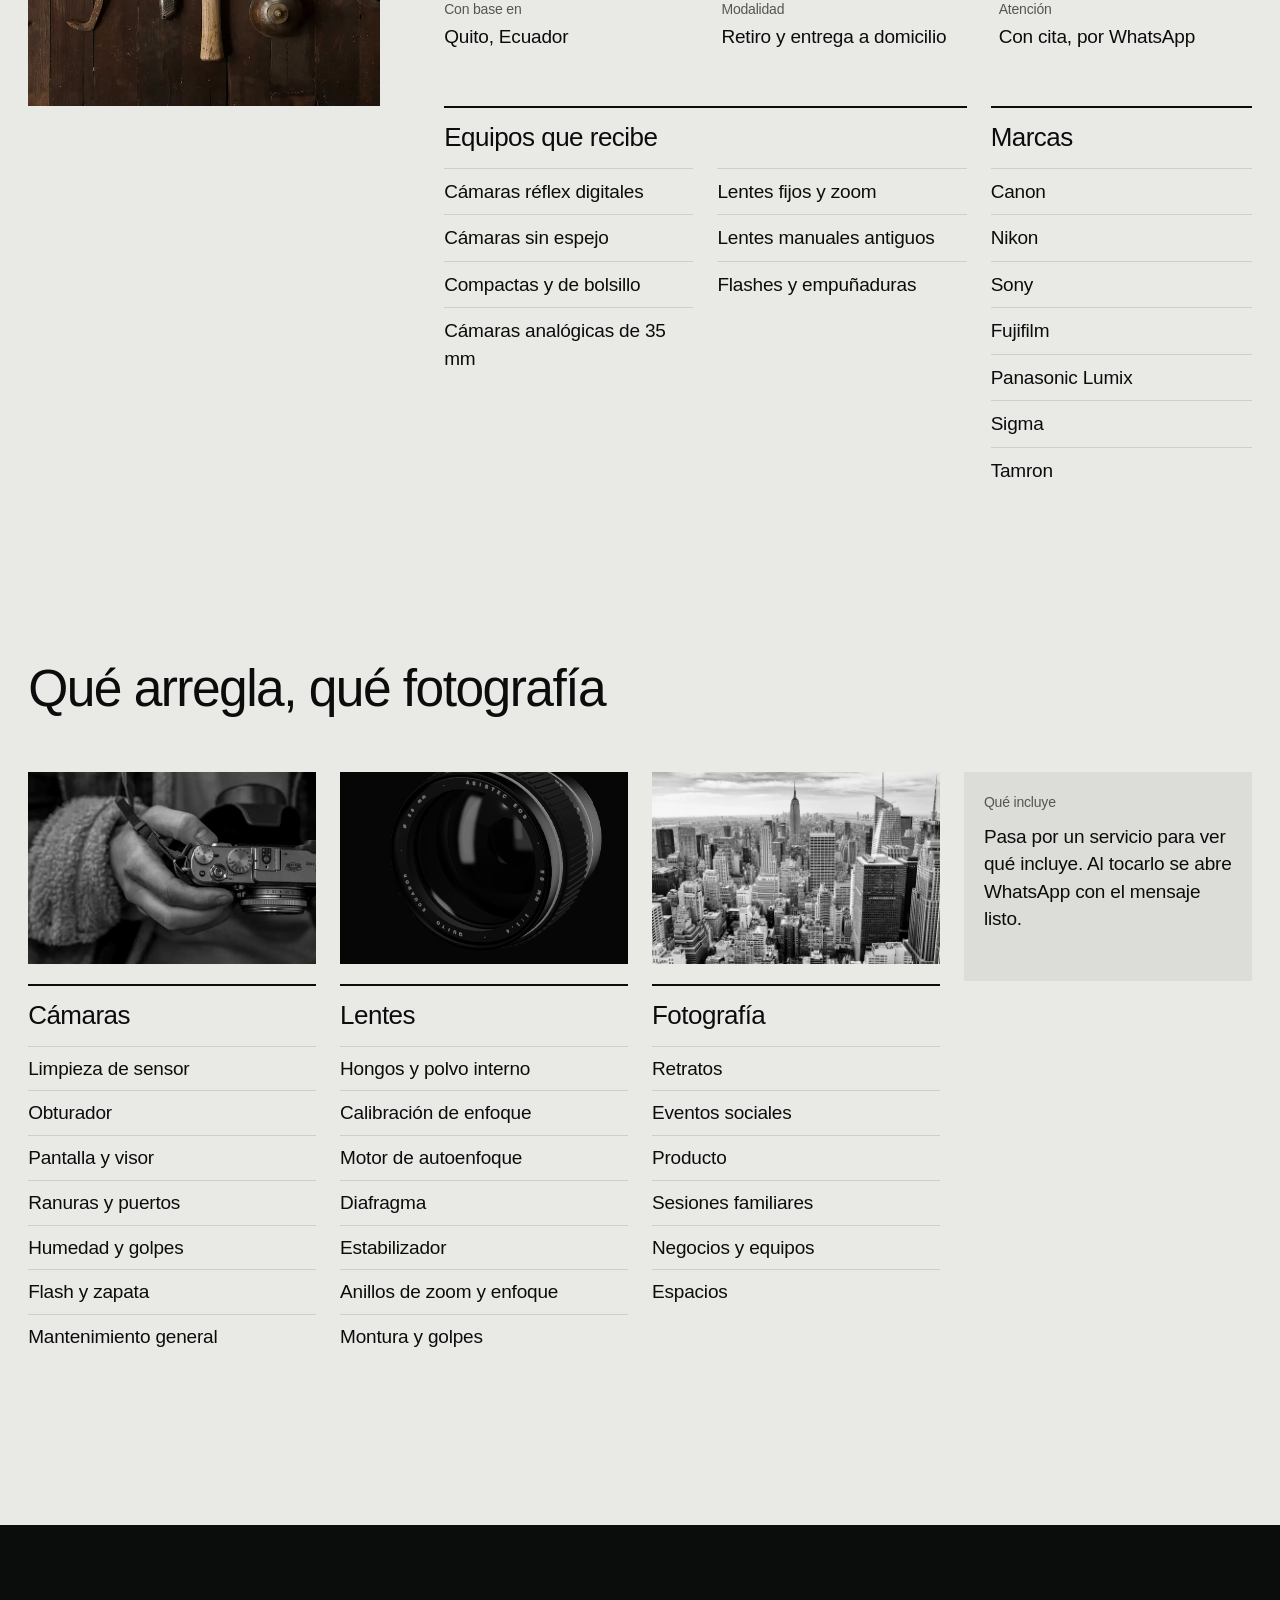
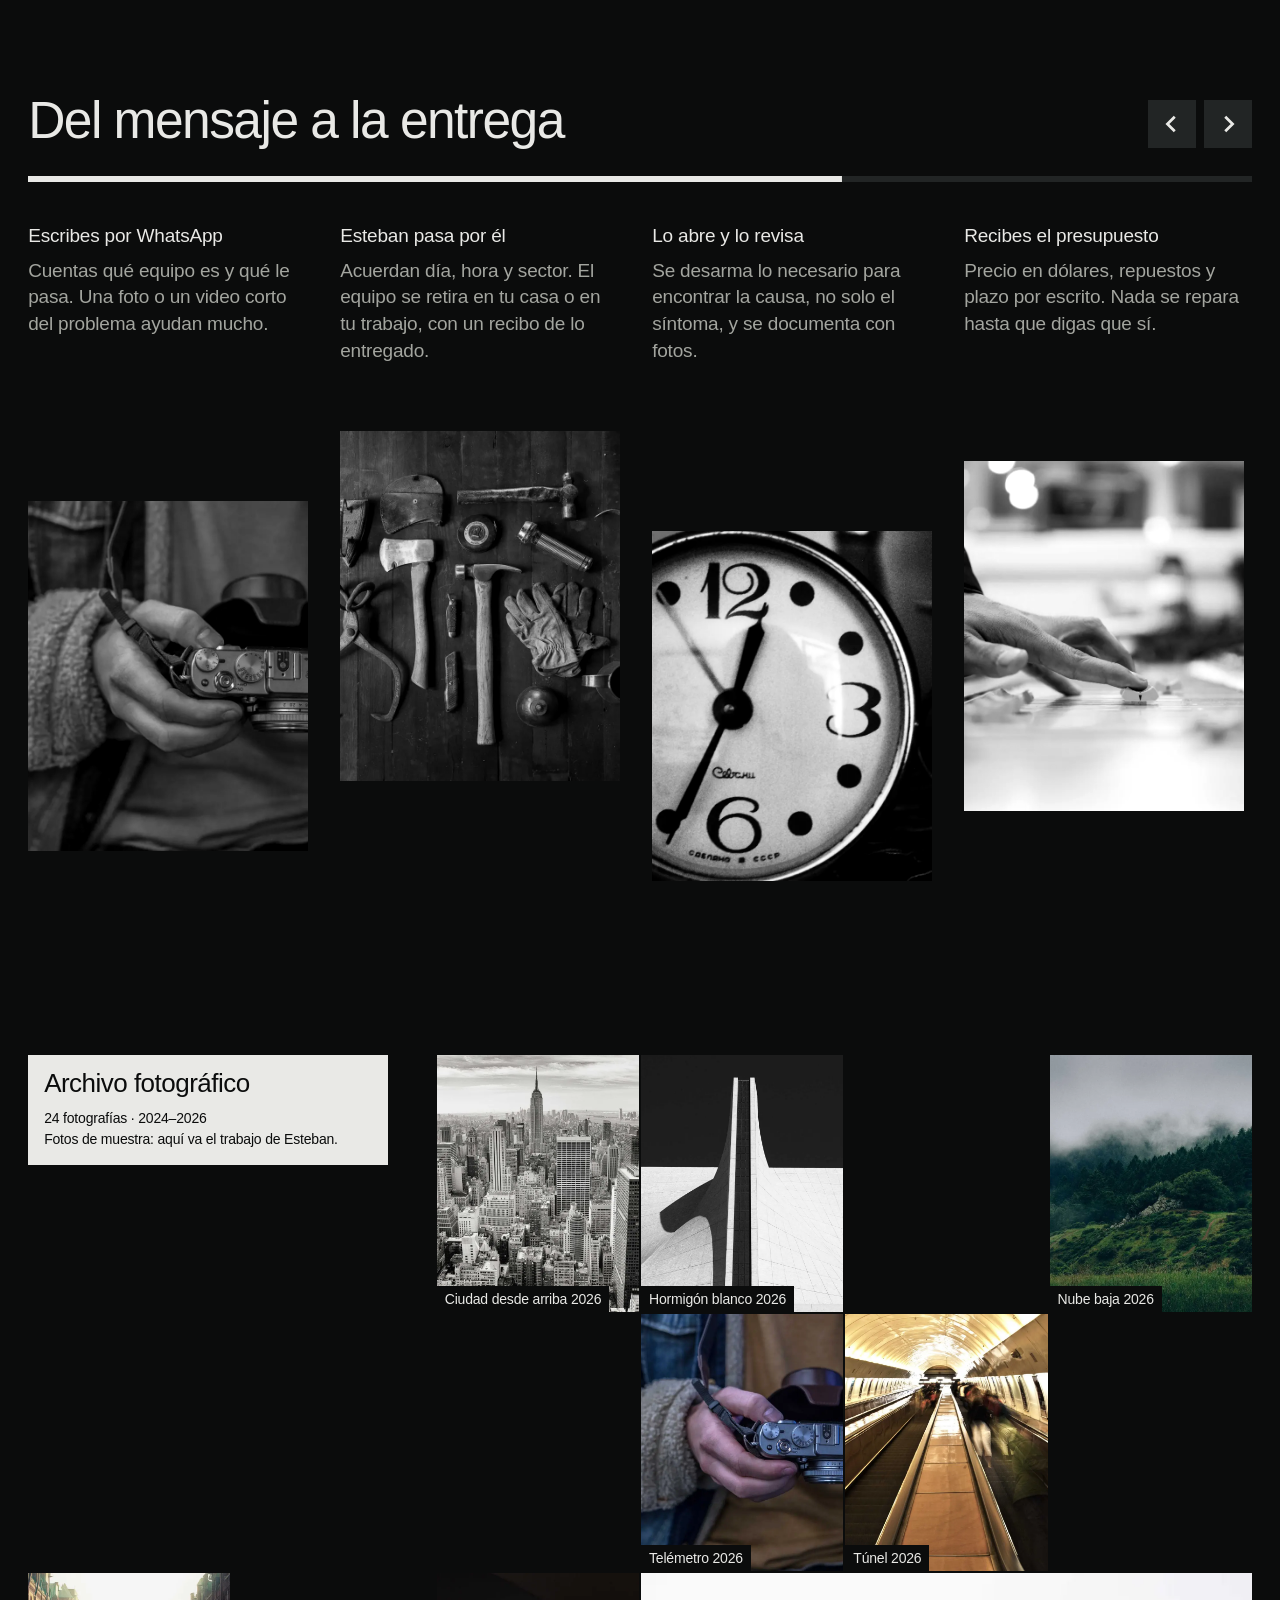
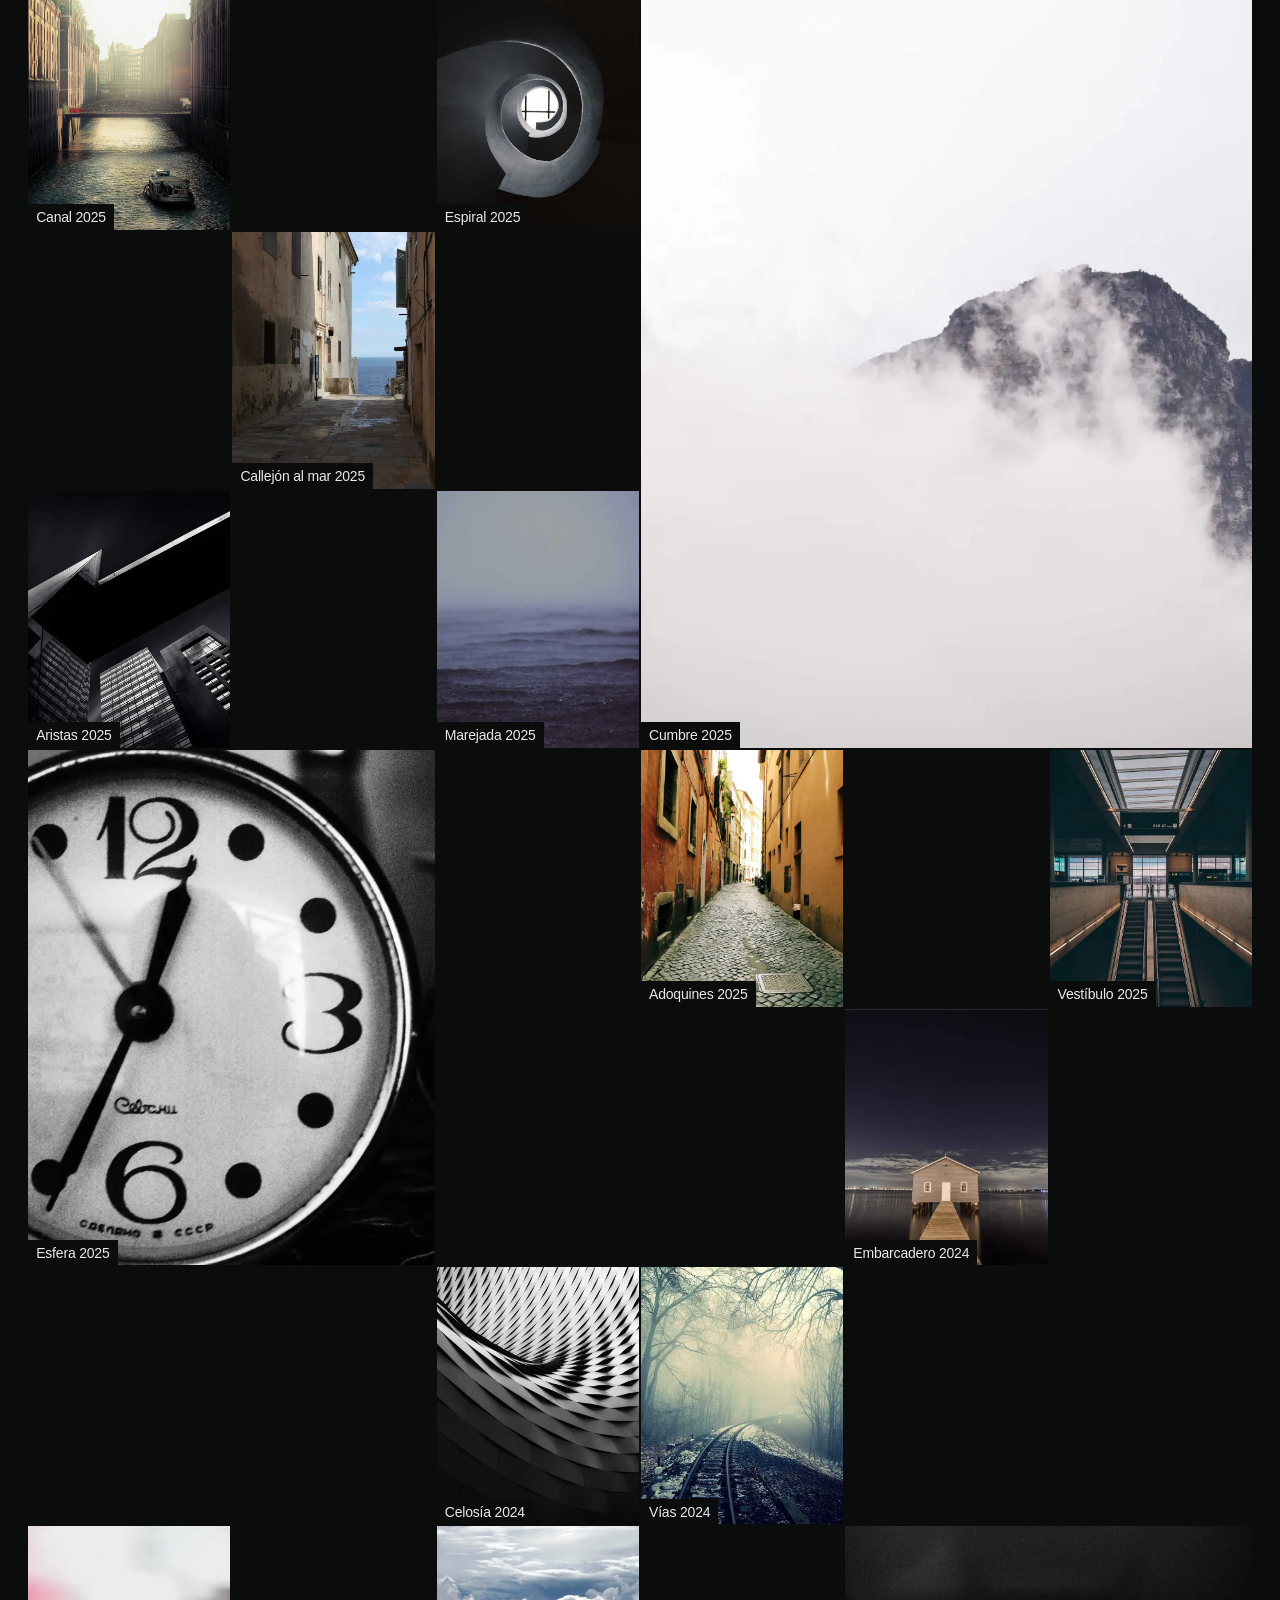
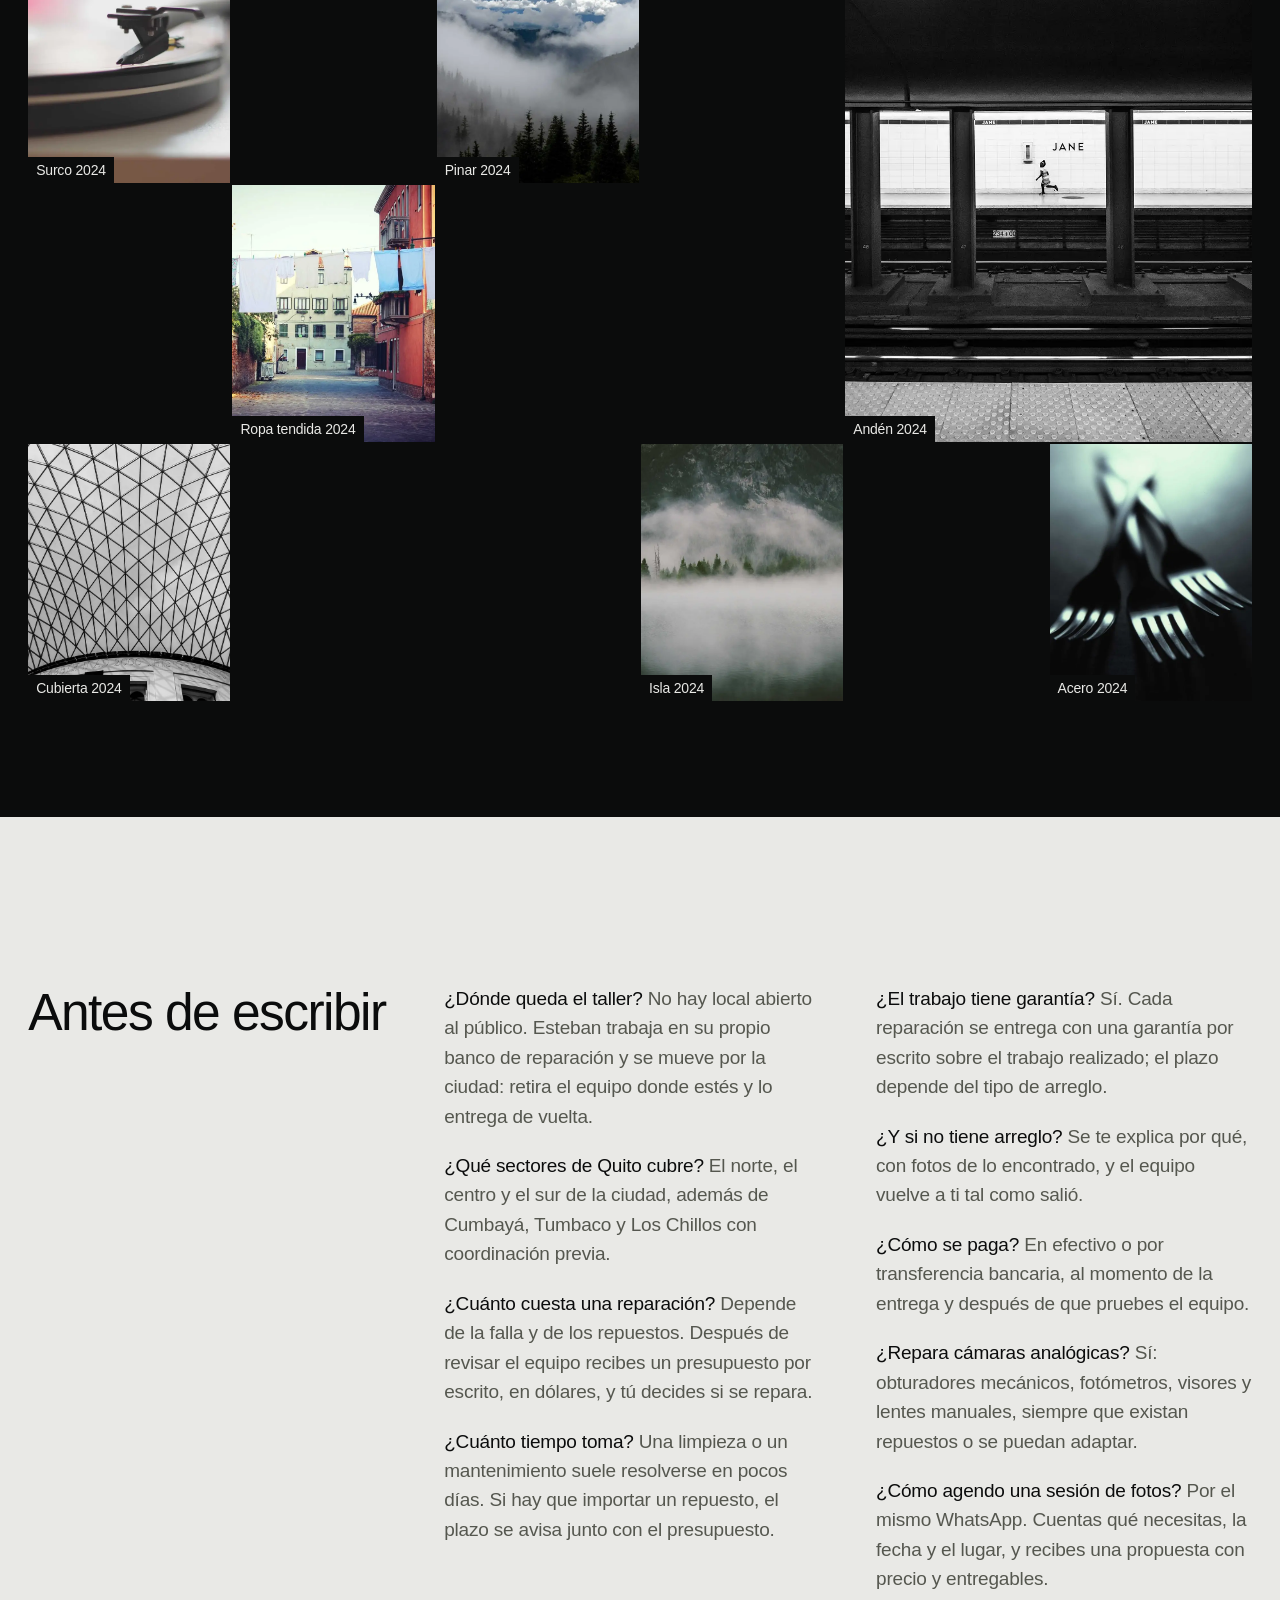
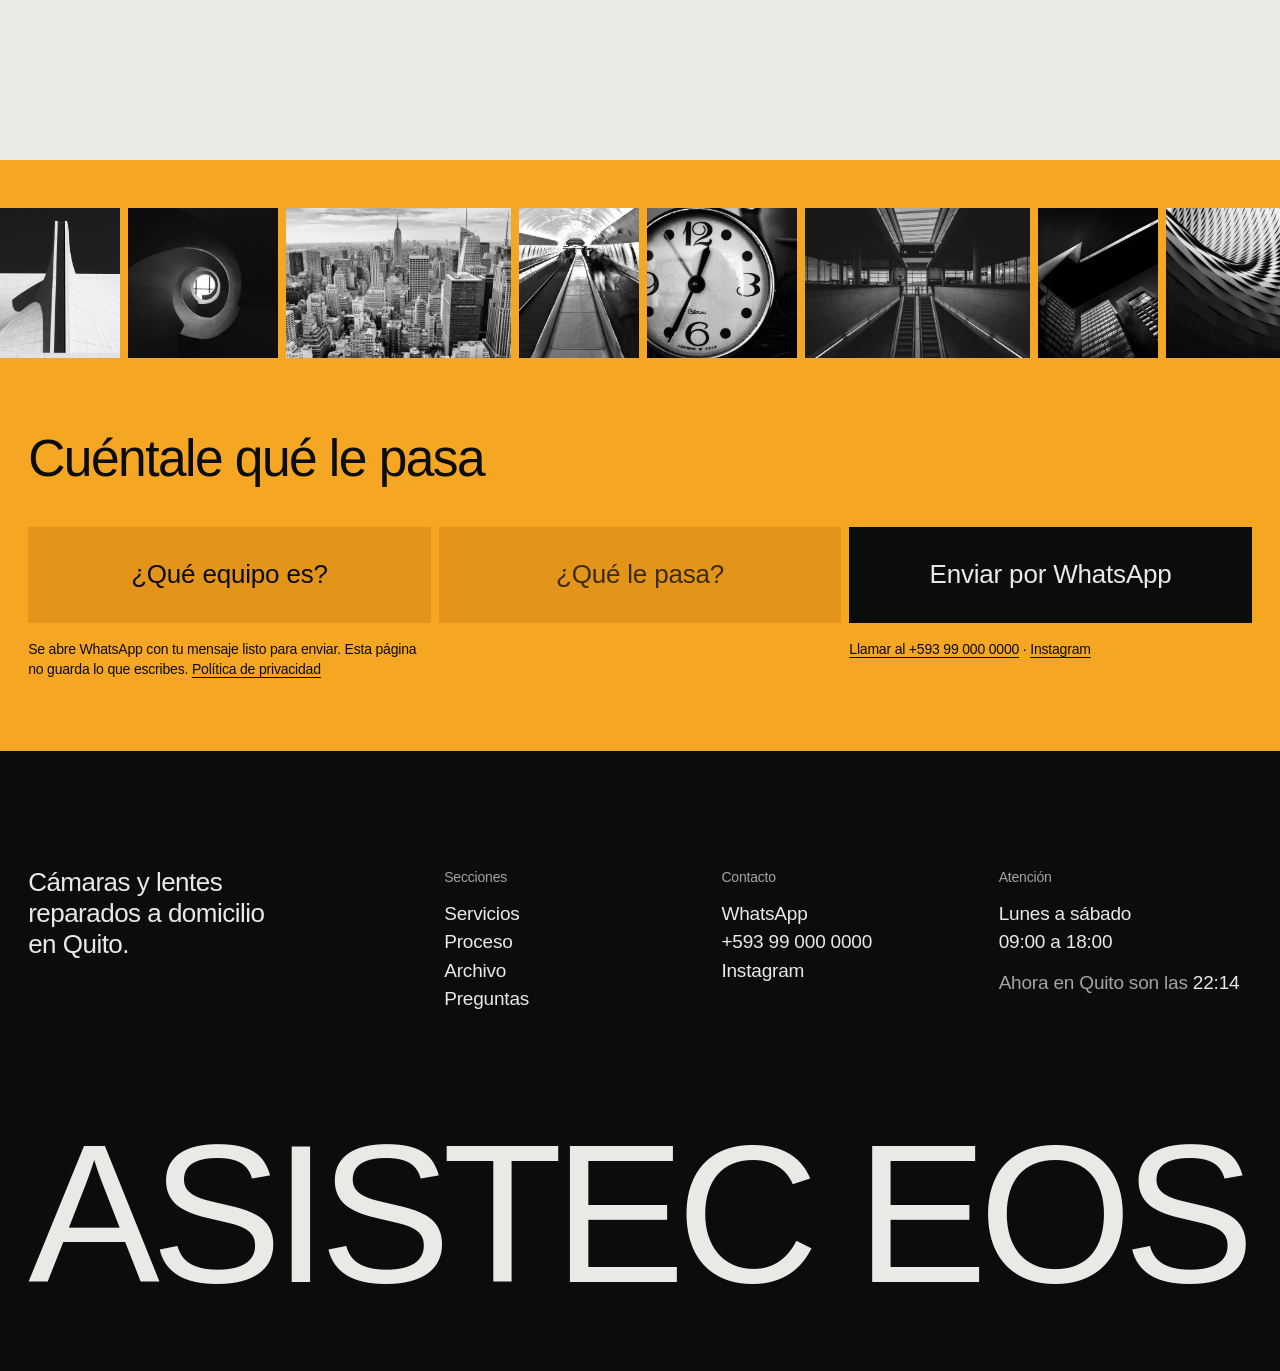
==== commit 09e10d95: "Da estructura a Sobre y Servicios: imágenes, líneas y títulos más grandes Co-Authored-By: Claude Fab" ====
--- a/index.html
+++ b/index.html
@@ -95,44 +95,55 @@
 
 <!-- ============ SOBRE ============ -->
 <section class="about sec light" id="sobre">
-  <h2 class="vh">Quién está detrás</h2>
-  <dl class="facts reveal">
-    <div><dt>Con base en</dt><dd>Quito, Ecuador</dd></div>
-    <div><dt>Modalidad</dt><dd>Retiro y entrega a domicilio</dd></div>
-    <div><dt>Atención</dt><dd>Con cita, por WhatsApp</dd></div>
-  </dl>
-  <p class="about-lead reveal">Asistec EOS no tiene mostrador ni vitrina: es Esteban Negrete, su banco de trabajo y una ruta por Quito. Retira tu cámara o tu lente donde estés, lo abre, lo limpia, lo repara y te lo devuelve probado. Y como también sale a fotografiar, sabe lo que cuesta que el equipo falle en plena sesión.</p>
-
-  <p class="about-word reveal">Equipos</p>
-  <!-- TODO: dato real — confirmar tipos de equipo y marcas que atiende -->
-  <div class="about-lists reveal">
-    <ul>
-      <li>Cámaras réflex digitales</li>
-      <li>Cámaras sin espejo</li>
-      <li>Compactas y de bolsillo</li>
-      <li>Cámaras analógicas de 35 mm</li>
-      <li>Lentes fijos y zoom</li>
-      <li>Lentes manuales antiguos</li>
-      <li>Flashes y empuñaduras</li>
-    </ul>
-    <ul>
-      <li>Canon</li>
-      <li>Nikon</li>
-      <li>Sony</li>
-      <li>Fujifilm</li>
-      <li>Panasonic Lumix</li>
-      <li>Sigma</li>
-      <li>Tamron</li>
-    </ul>
+  <!-- TODO: dato real — reemplazar por un retrato de Esteban o una foto de su banco de trabajo -->
+  <figure class="about-pic reveal">
+    <img src="assets/img/p/2.webp" width="640" height="800" loading="lazy" alt="Herramientas de precisión ordenadas sobre un banco de trabajo">
+  </figure>
+  <div class="about-body">
+    <h2 class="h-mid reveal">Un taller sin mostrador</h2>
+    <p class="about-lead reveal">Asistec EOS es Esteban Negrete, su banco de trabajo y una ruta por Quito. Retira tu cámara o tu lente donde estés, lo abre, lo limpia, lo repara y te lo devuelve probado. Y como también sale a fotografiar, sabe lo que cuesta que el equipo falle en plena sesión.</p>
+    <dl class="facts reveal">
+      <div><dt>Con base en</dt><dd>Quito, Ecuador</dd></div>
+      <div><dt>Modalidad</dt><dd>Retiro y entrega a domicilio</dd></div>
+      <div><dt>Atención</dt><dd>Con cita, por WhatsApp</dd></div>
+    </dl>
+    <!-- TODO: dato real — confirmar tipos de equipo y marcas que atiende -->
+    <div class="about-lists reveal">
+      <div>
+        <h3>Equipos que recibe</h3>
+        <ul>
+          <li>Cámaras réflex digitales</li>
+          <li>Cámaras sin espejo</li>
+          <li>Compactas y de bolsillo</li>
+          <li>Cámaras analógicas de 35 mm</li>
+          <li>Lentes fijos y zoom</li>
+          <li>Lentes manuales antiguos</li>
+          <li>Flashes y empuñaduras</li>
+        </ul>
+      </div>
+      <div>
+        <h3>Marcas</h3>
+        <ul>
+          <li>Canon</li>
+          <li>Nikon</li>
+          <li>Sony</li>
+          <li>Fujifilm</li>
+          <li>Panasonic Lumix</li>
+          <li>Sigma</li>
+          <li>Tamron</li>
+        </ul>
+      </div>
+    </div>
   </div>
 </section>
 
 <!-- ============ SERVICIOS ============ -->
 <section class="services sec light" id="servicios">
-  <h2 class="h-small reveal">Qué arregla, qué fotografía</h2>
+  <h2 class="h-mid reveal">Qué arregla, qué fotografía</h2>
   <!-- TODO: dato real — confirmar lista de servicios con Esteban -->
   <div class="svc-grid">
     <div class="svc-col reveal">
+      <div class="svc-pic"><img src="assets/img/g/04.webp" width="900" height="900" loading="lazy" alt="Manos sosteniendo una cámara telemétrica"></div>
       <h3>Cámaras</h3>
       <ul>
         <li><a href="https://wa.me/593990000000?text=Hola%20Esteban%2C%20necesito%20una%20limpieza%20de%20sensor." target="_blank" rel="noopener noreferrer" data-desc="Manchas en tus fotos a diafragma cerrado: sensor limpio en húmedo y revisado con lupa.">Limpieza de sensor</a></li>
@@ -146,6 +157,7 @@
       <p class="svc-sum">Del sensor al obturador: lo que impide que tu cámara dispare bien.</p>
     </div>
     <div class="svc-col reveal">
+      <div class="svc-pic svc-pic-lens"><img src="assets/og.png" width="1200" height="630" loading="lazy" alt="Lente de cámara visto de frente"></div>
       <h3>Lentes</h3>
       <ul>
         <li><a href="https://wa.me/593990000000?text=Hola%20Esteban%2C%20mi%20lente%20tiene%20hongos." target="_blank" rel="noopener noreferrer" data-desc="El clima de Quito los favorece: se desarma el lente y se limpia cada elemento.">Hongos y polvo interno</a></li>
@@ -159,6 +171,7 @@
       <p class="svc-sum">Óptica limpia, enfoque exacto y anillos que giran como deben.</p>
     </div>
     <div class="svc-col reveal">
+      <div class="svc-pic"><img src="assets/img/g/01.webp" width="1200" height="800" loading="lazy" alt="Ciudad vista desde arriba en blanco y negro"></div>
       <h3>Fotografía</h3>
       <ul>
         <li><a href="https://wa.me/593990000000?text=Hola%20Esteban%2C%20quiero%20una%20sesi%C3%B3n%20de%20retratos." target="_blank" rel="noopener noreferrer" data-desc="Sesiones individuales en exteriores o en tu espacio.">Retratos</a></li>
@@ -170,7 +183,7 @@
       </ul>
       <p class="svc-sum">La misma mano que calibra el lente, detrás del visor.</p>
     </div>
-    <p class="svc-desc" data-svc-desc aria-live="polite">Pasa por un servicio para ver qué incluye. Al tocarlo se abre WhatsApp con el mensaje listo.</p>
+    <div class="svc-desc"><p class="svc-desc-h">Qué incluye</p><p data-svc-desc aria-live="polite">Pasa por un servicio para ver qué incluye. Al tocarlo se abre WhatsApp con el mensaje listo.</p></div>
   </div>
 </section>
 
--- a/css/styles.css
+++ b/css/styles.css
@@ -112,26 +112,39 @@
 .hero-hint { position: absolute; right: var(--m); bottom: 22px; font-size: var(--small); color: var(--muted); }
 
 /* ---------- Sobre ---------- */
-.about { display: grid; grid-template-columns: var(--line) 1fr; column-gap: 0; row-gap: 120px; }
+.about { display: grid; grid-template-columns: var(--line) 1fr; align-items: start; }
 .about > * { min-width: 0; }
-.facts { display: grid; gap: 20px; align-content: start; font-size: var(--small); width: 200px; }
-.facts dt, .about-word { color: var(--muted); }
-.about-lead { font-size: var(--lead); line-height: 1.35; letter-spacing: -0.02em; max-width: 46ch; }
-.about-word { font-size: var(--small); }
-.about-lists { display: grid; grid-template-columns: repeat(2, minmax(0, 300px)); gap: 64px; }
-.about-lists li { padding: 5px 0; }
-.about-lists ul:last-child li { color: var(--muted); }
+.about-pic { padding-right: clamp(24px, 5vw, 96px); }
+.about-pic img { width: 100%; aspect-ratio: 4 / 5; object-fit: cover; }
+.about-body { max-width: 1040px; }
+.about-lead { font-size: var(--lead); line-height: 1.35; letter-spacing: -0.02em; max-width: 46ch; margin-top: 28px; }
+.facts { display: grid; grid-template-columns: repeat(3, 1fr); gap: 24px; margin-top: 56px; }
+.facts div, .about-lists > div { border-top: 2px solid var(--ink); padding-top: 14px; }
+.facts dt { color: var(--muted); font-size: var(--small); margin-bottom: 4px; }
+.facts dd { font-weight: 500; }
+.about-lists { display: grid; grid-template-columns: 2fr 1fr; gap: 24px; margin-top: 56px; }
+.about-lists h3, .svc-col h3 { font-size: var(--lead); font-weight: 500; letter-spacing: -0.02em; line-height: 1.2; }
+.about-lists ul { margin-top: 14px; }
+.about-lists li { padding: 9px 0; border-top: 1px solid var(--surface-2); } /* taste-skill-ignore: lineas pedidas por el cliente */
+.about-lists > div:first-child ul { columns: 2; column-gap: 24px; }
+.about-lists > div:first-child li { break-inside: avoid; }
 
 /* ---------- Servicios ---------- */
-.services { padding-top: calc(var(--gap-sec) + 6vh); }
-.svc-grid { display: grid; grid-template-columns: repeat(12, 1fr); column-gap: 24px; margin-top: 72px; position: relative; }
+.svc-grid { display: grid; grid-template-columns: repeat(12, 1fr); column-gap: 24px; margin-top: 56px; position: relative; }
 .svc-col { grid-column: span 3; }
-.svc-col h3 { font-size: var(--body); font-weight: 500; margin-bottom: 1.25em; }
-.svc-col li { line-height: 1.25; }
-.svc-col a { display: block; padding: 4px 0; color: var(--muted); transition: color 0.15s, transform 0.3s var(--ease); }
-.svc-col a:hover, .svc-col a:focus-visible { color: var(--ink); transform: translateX(8px); }
+.svc-pic { position: relative; aspect-ratio: 3 / 2; overflow: hidden; background: #0b0c0c; }
+.svc-pic img { width: 100%; height: 100%; object-fit: cover; filter: grayscale(1) contrast(1.05); transition: filter 0.4s; }
+.svc-pic-lens img { position: absolute; top: -84%; left: -108%; width: 240%; height: auto; max-width: none; object-fit: fill; }
+.svc-col:hover .svc-pic img { filter: none; }
+.svc-col h3 { border-top: 2px solid var(--ink); padding-top: 14px; margin: 20px 0 14px; }
+.svc-col li { line-height: 1.25; border-top: 1px solid var(--surface-2); } /* taste-skill-ignore: lineas pedidas por el cliente */
+.svc-col a { display: flex; justify-content: space-between; gap: 12px; padding: 10px 0; transition: color 0.15s, padding 0.3s var(--ease); }
+.svc-col a::after { content: "\2192"; color: var(--muted); opacity: 0; transition: opacity 0.2s; }
+.svc-col a:hover, .svc-col a:focus-visible { padding-left: 8px; }
+.svc-col a:hover::after, .svc-col a:focus-visible::after { opacity: 1; }
 .svc-sum { display: none; color: var(--muted); margin-top: 16px; }
-.svc-desc { grid-column: 10 / span 3; grid-row: 1; align-self: start; position: sticky; top: 24px; font-size: var(--body); }
+.svc-desc { grid-column: 10 / span 3; grid-row: 1; align-self: start; position: sticky; top: 24px; background: var(--surface); padding: 20px; min-height: 11em; }
+.svc-desc-h { color: var(--muted); font-size: var(--small); margin-bottom: 10px; }
 
 /* ---------- Proceso ---------- */
 .process { overflow: hidden; }
@@ -305,9 +318,8 @@
   .svc-desc { display: none; }
   .svc-sum { display: block; }
   .faq, .about { grid-template-columns: 1fr; }
-  .about { row-gap: 48px; }
-  .about-lead { order: -1; }
-  .facts { width: auto; grid-template-columns: repeat(3, 1fr); }
+  .about-pic { padding-right: 0; margin-bottom: 40px; }
+  .about-pic img { aspect-ratio: 3 / 2; }
   .faq-text { margin-top: 40px; }
   .foot-cols { grid-template-columns: repeat(3, 1fr); row-gap: 48px; }
   .f-big { grid-column: 1 / -1; }
@@ -334,11 +346,11 @@
   .hero-parts { display: none; }
   .hero-hint { left: var(--m); right: auto; bottom: 16px; }
 
-  .facts { grid-template-columns: 1fr 1fr; }
-  .about-lists { grid-template-columns: 1fr 1fr; gap: 24px; }
+  .facts { grid-template-columns: 1fr 1fr; margin-top: 40px; }
+  .about-lists { grid-template-columns: 1fr; gap: 40px; margin-top: 40px; }
   .svc-grid { display: block; margin-top: 48px; }
   .svc-col + .svc-col { margin-top: 40px; }
-  .svc-col a { padding: 9px 0; line-height: 1.4; }
+  .svc-col a { padding: 12px 0; line-height: 1.4; }
 
   .process-nav { display: none; }
   .row { gap: 16px; }
@@ -371,4 +383,3 @@
   .foot-cols { grid-template-columns: 1fr 1fr; row-gap: 40px; }
   .f-col a { padding: 4px 0; }
 }
-}
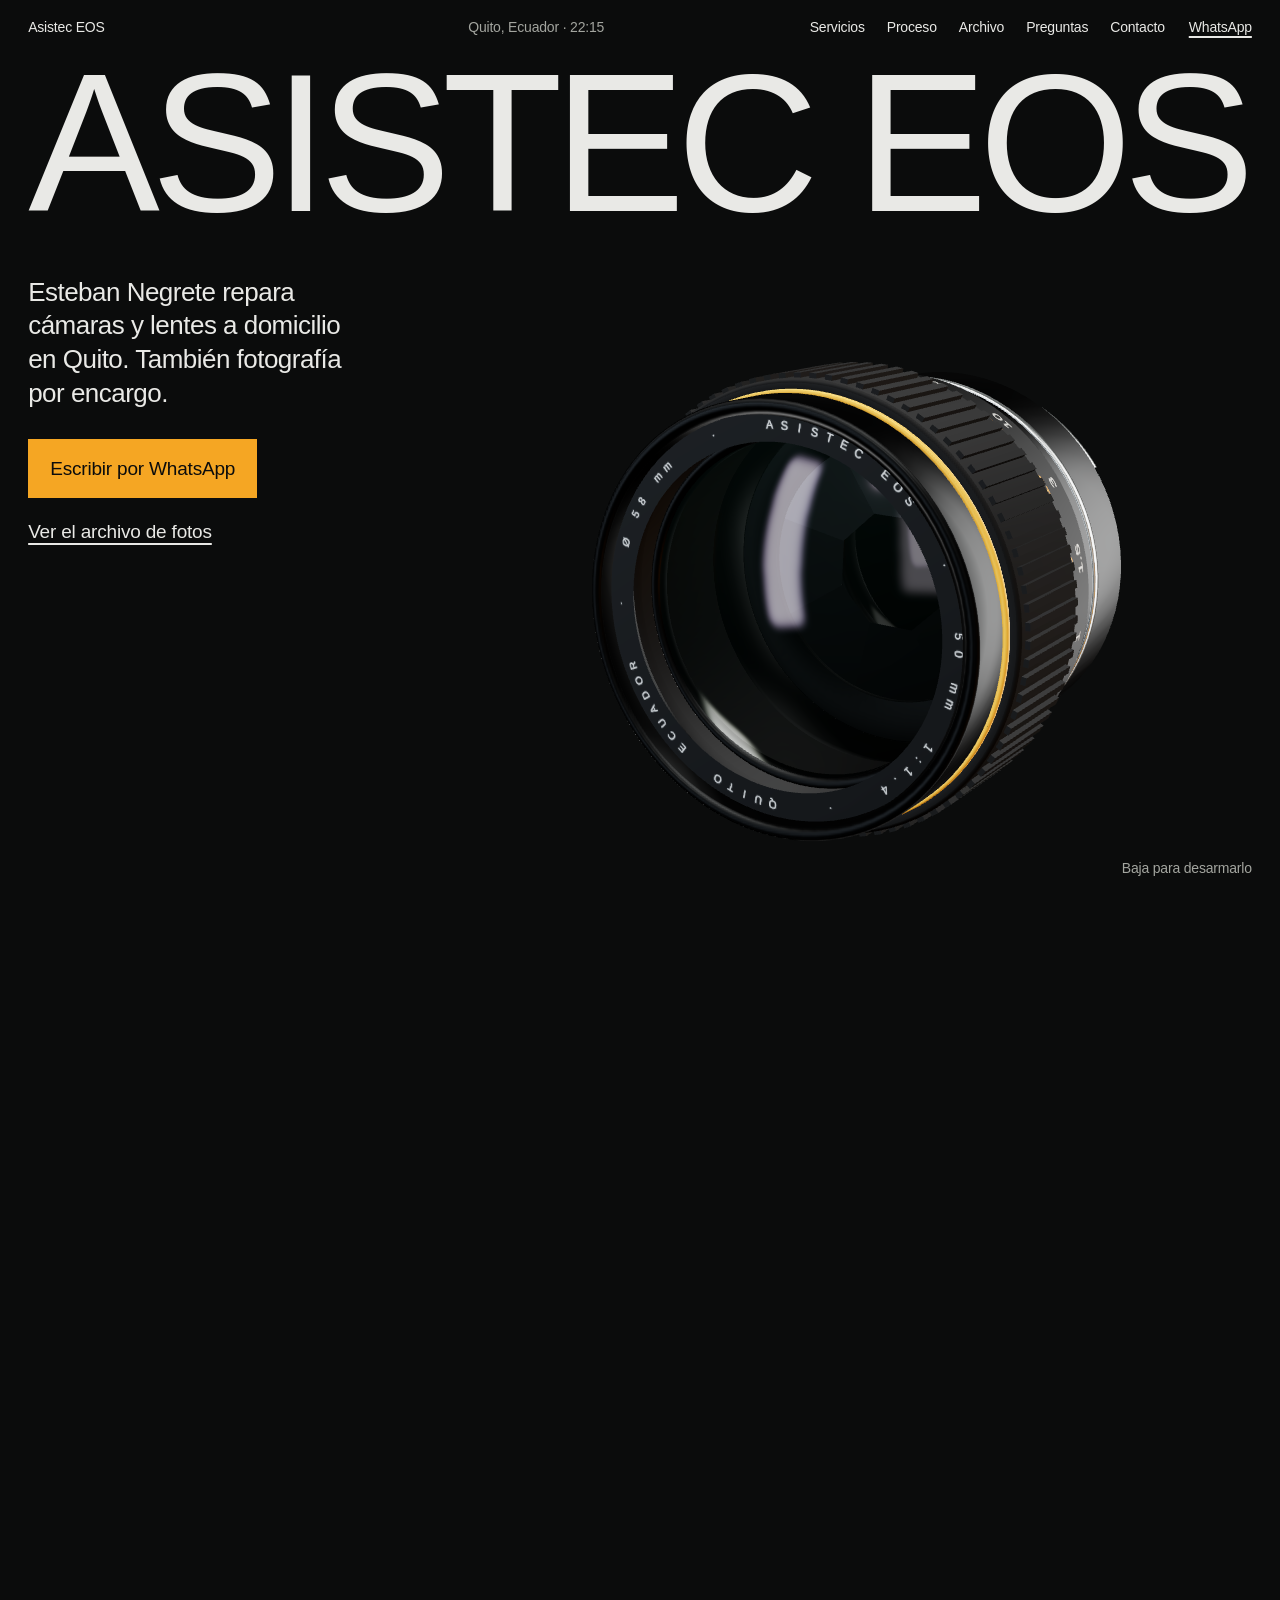
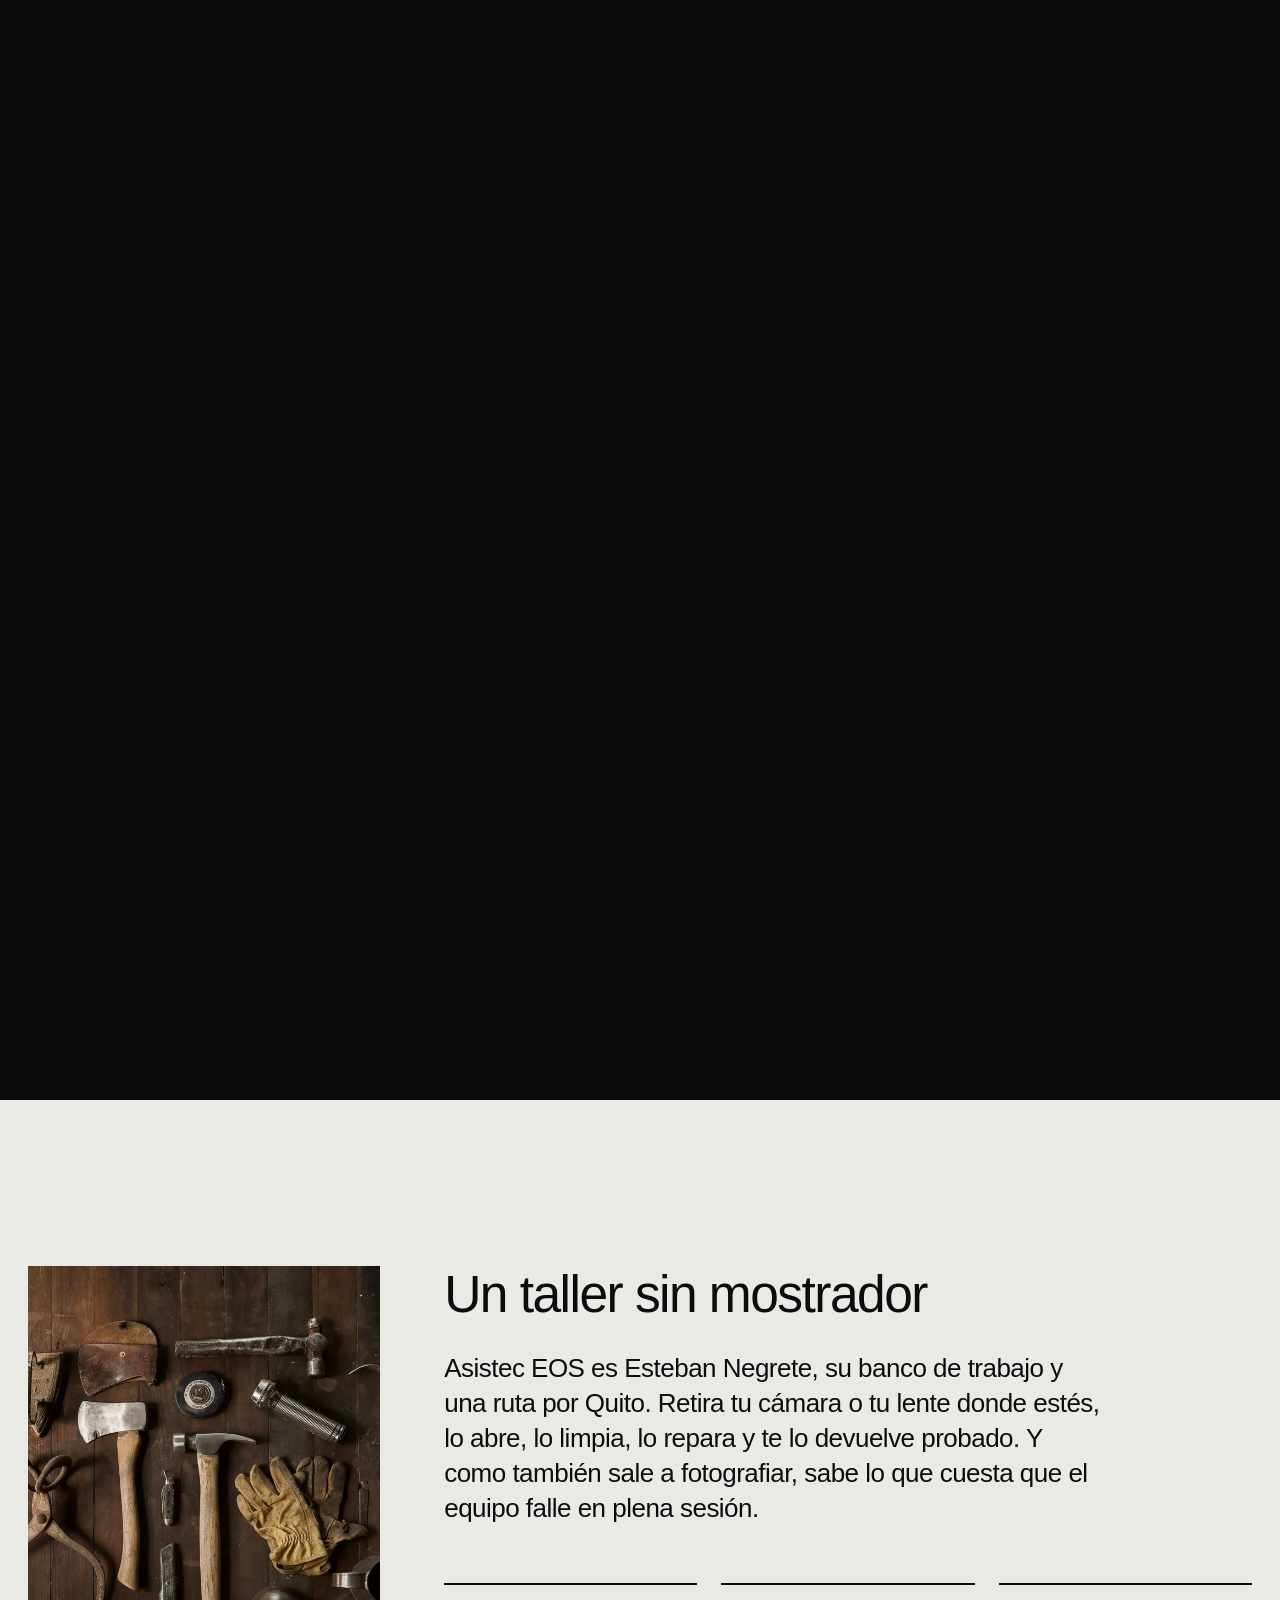
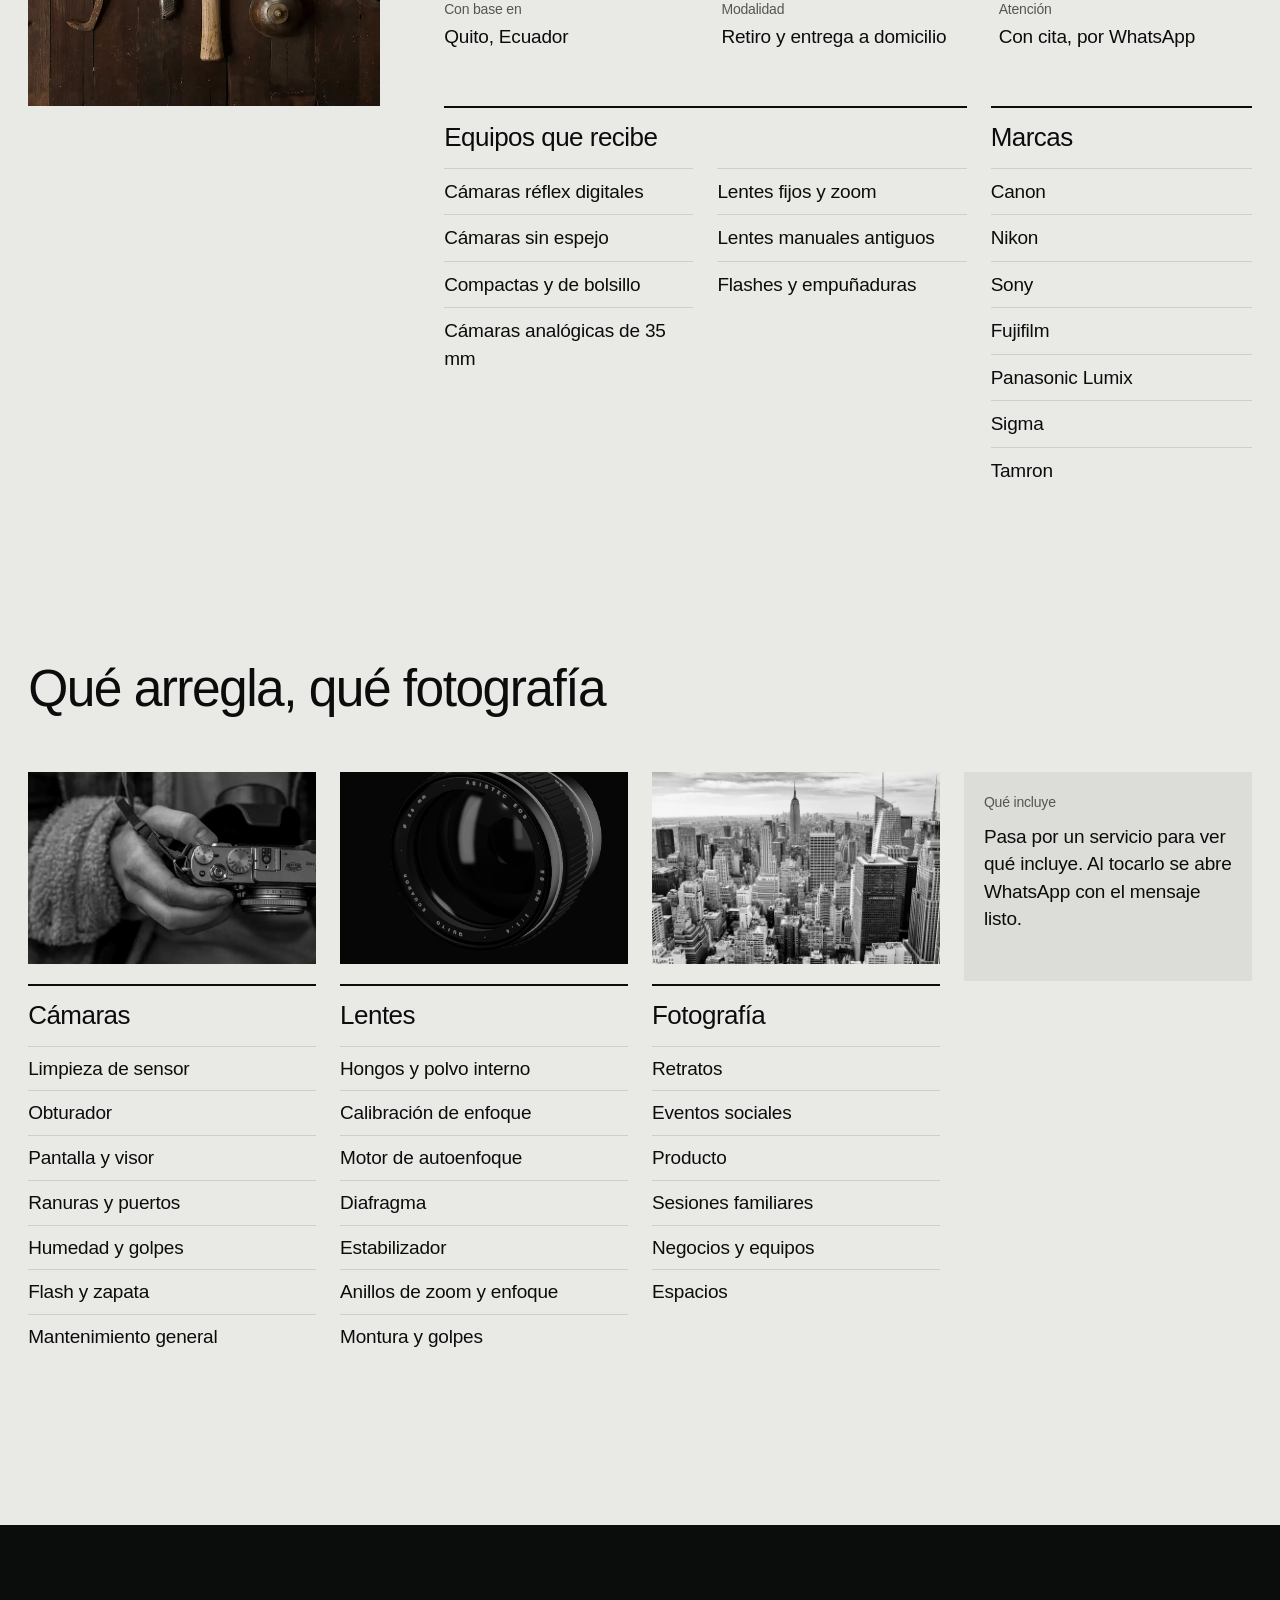
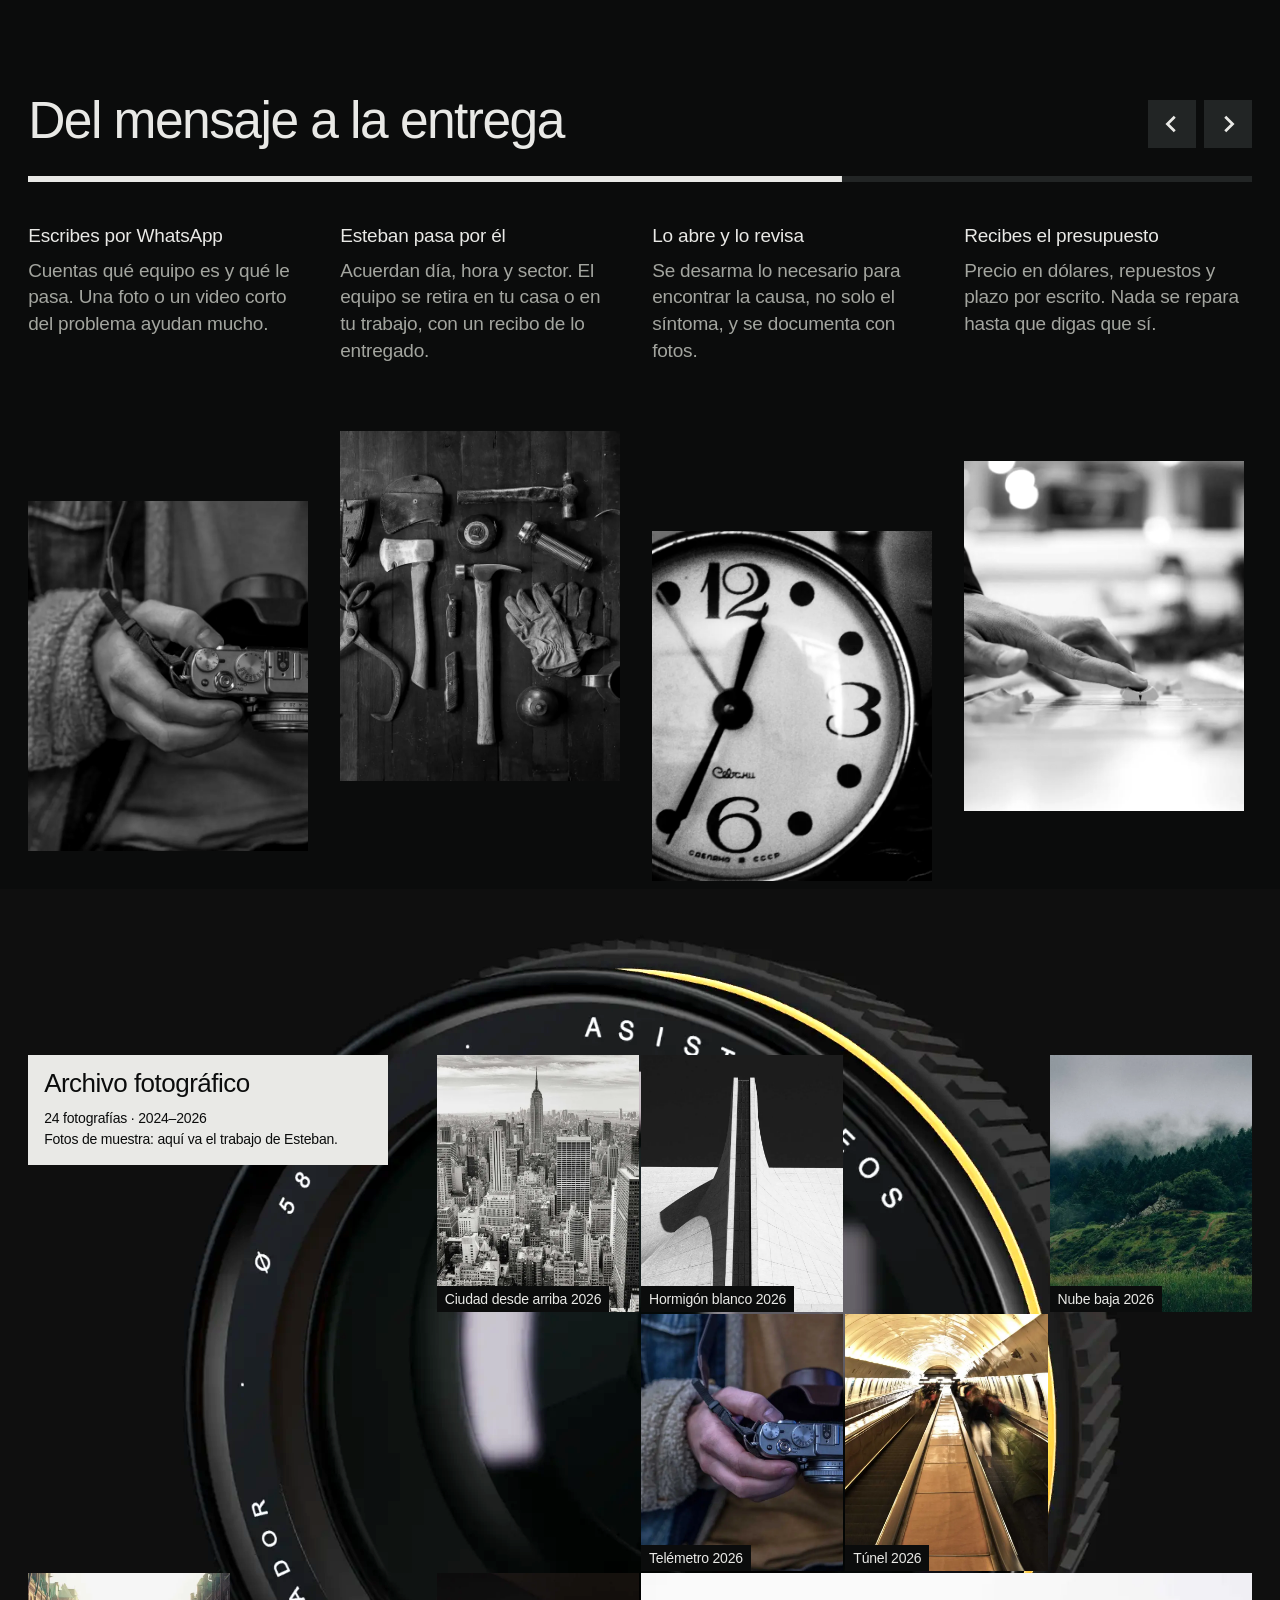
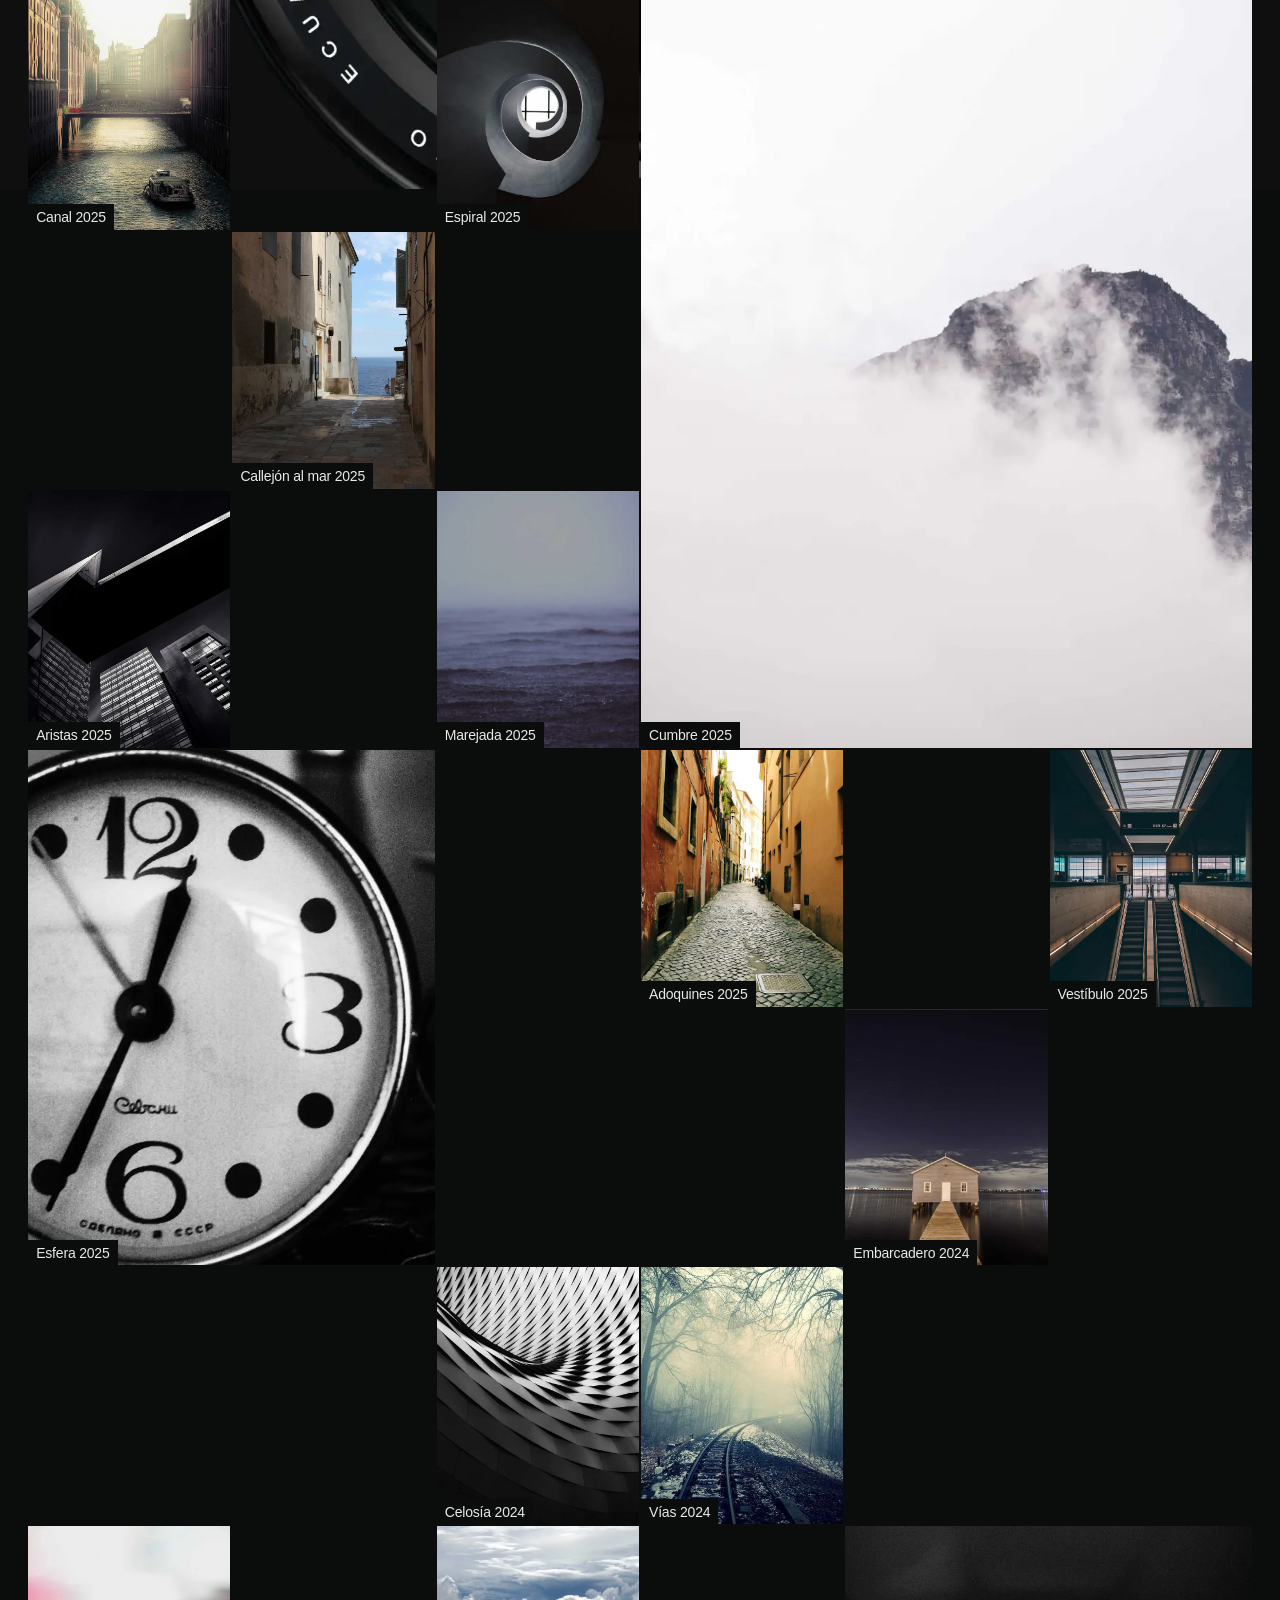
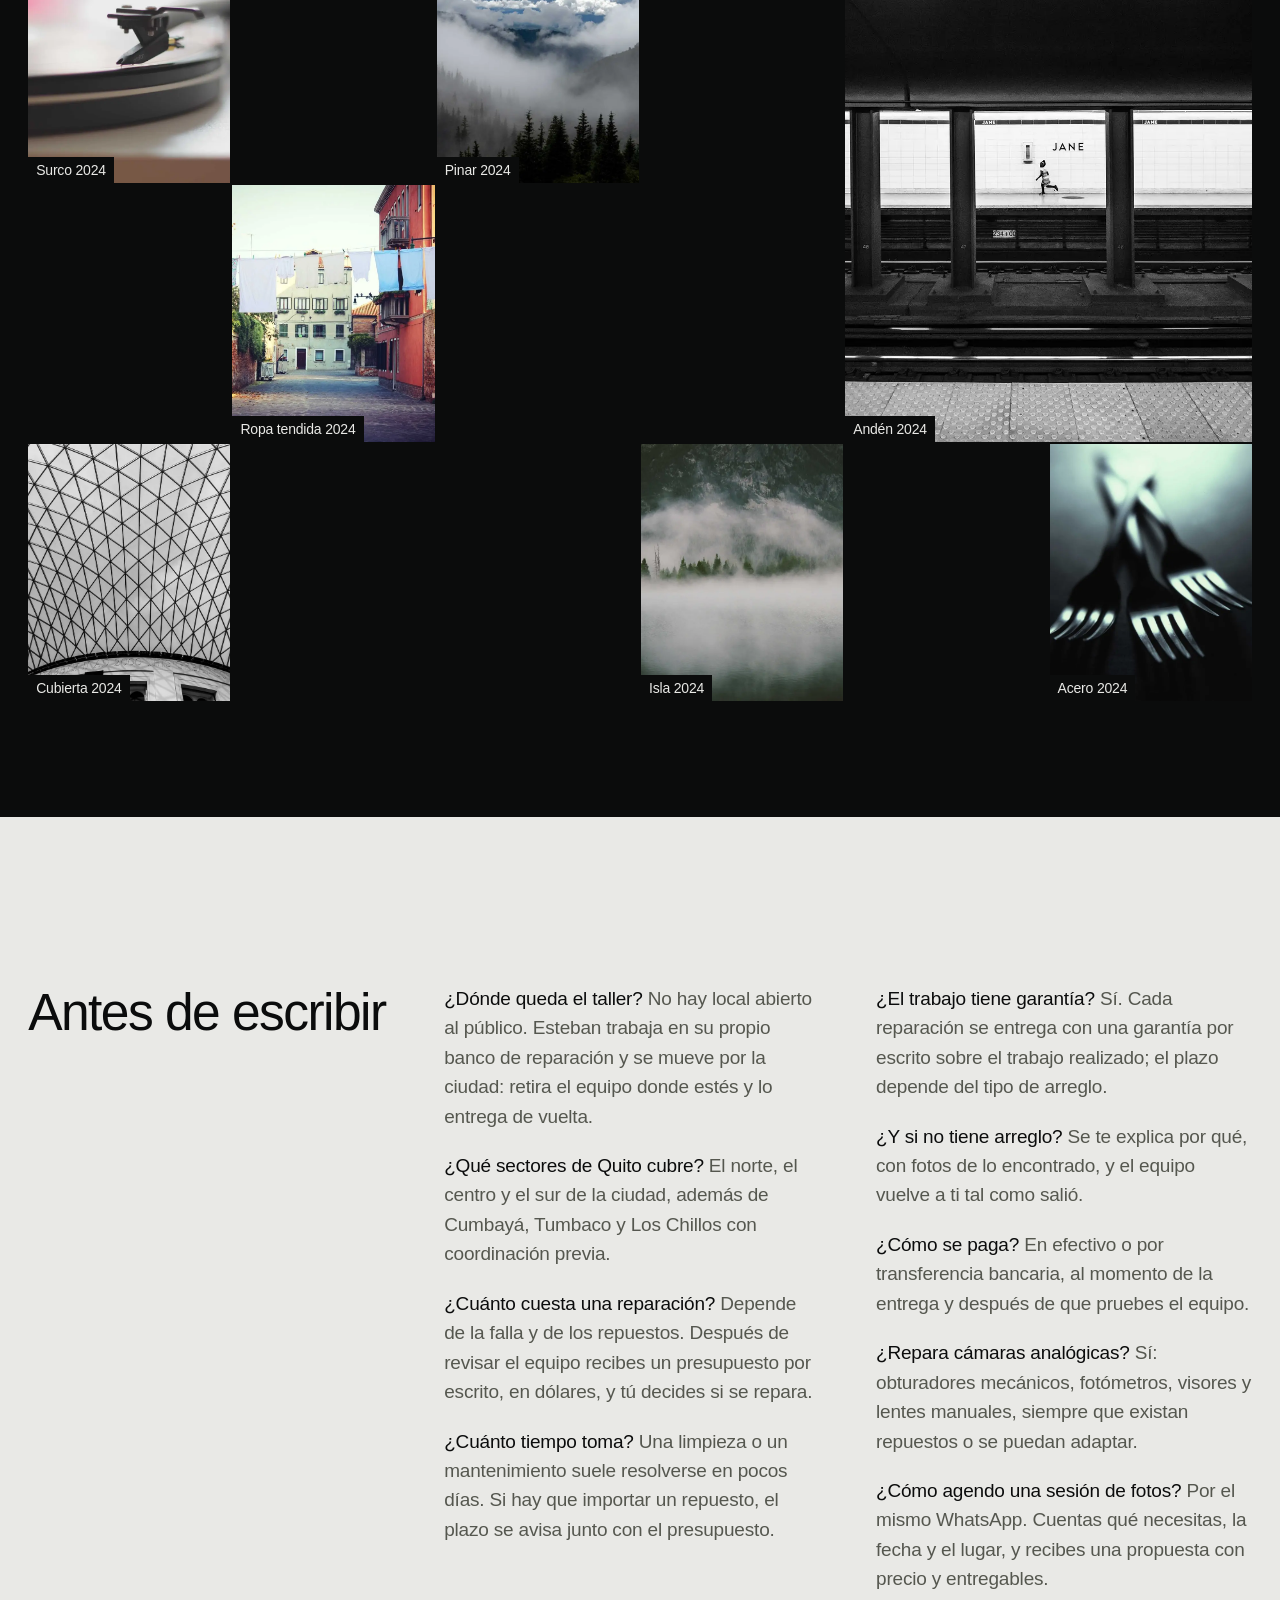
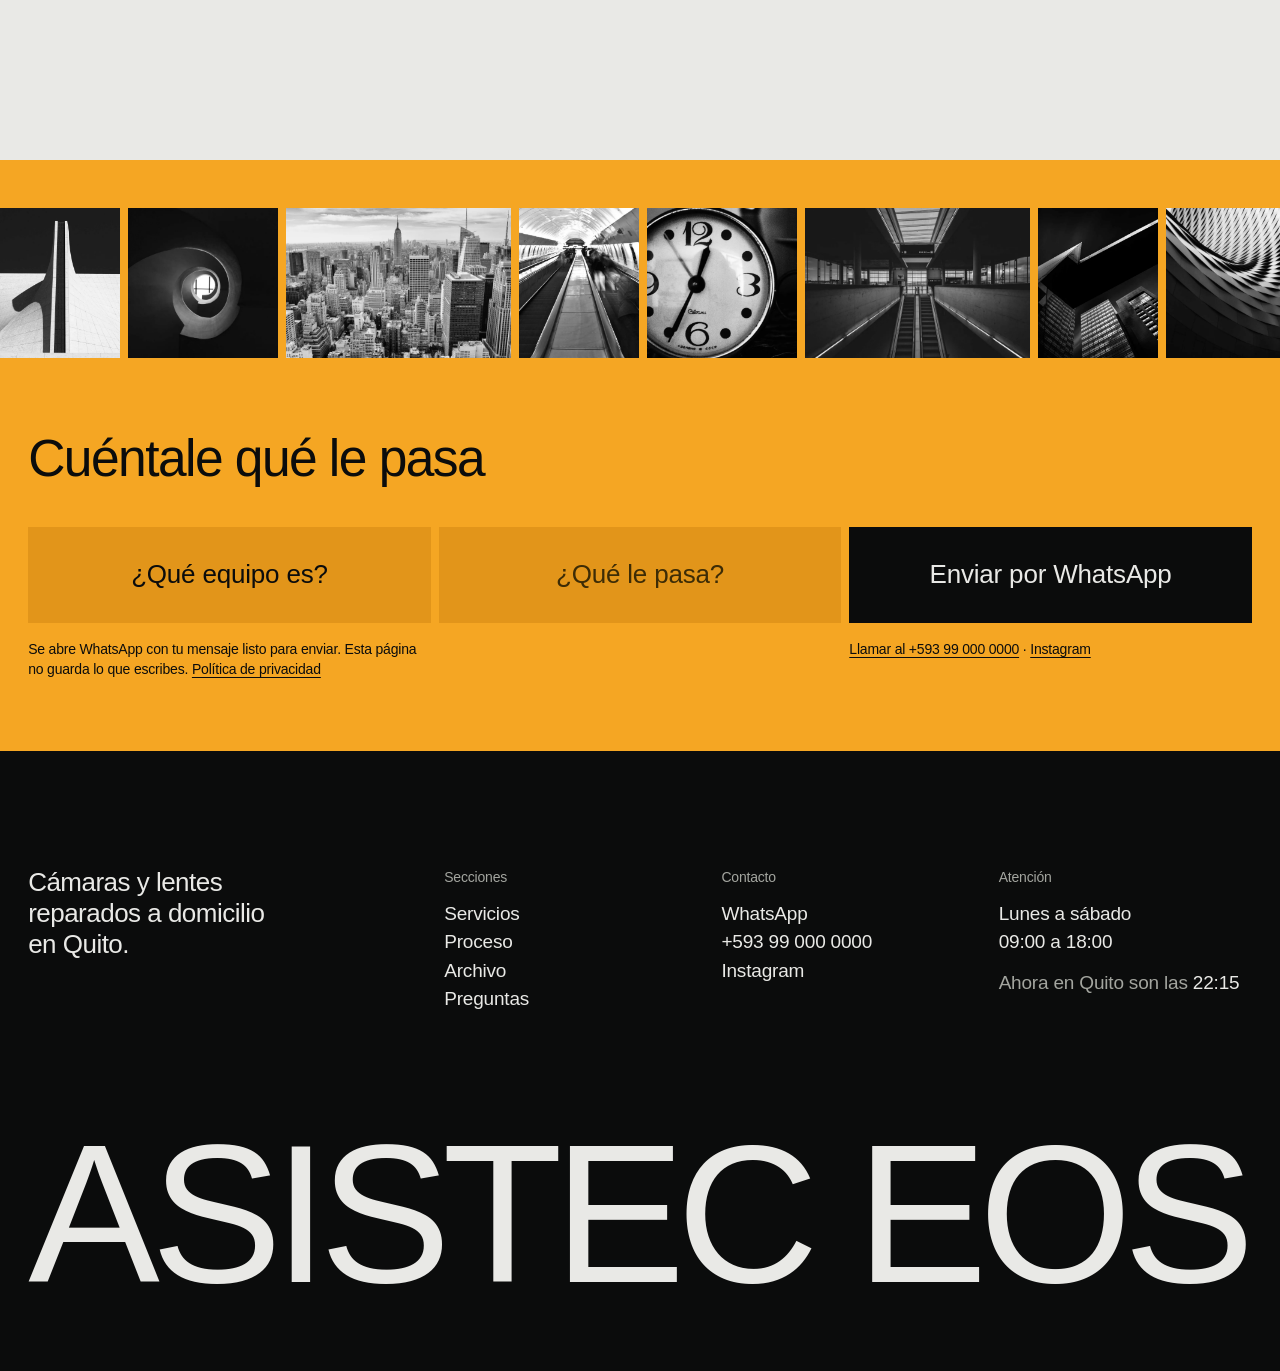
==== commit d85a666f: "Añade un primer plano del lente como fondo fijo del archivo Co-Authored-By: Claude Fable 5.2 <norepl" ====
--- a/index.html
+++ b/index.html
@@ -234,6 +234,7 @@
 
 <!-- ============ ARCHIVO ============ -->
 <section class="archive" id="archivo">
+  <div class="archive-bg" aria-hidden="true"><img src="assets/img/archive-bg.webp" width="1920" height="1200" loading="lazy" alt=""></div>
   <div class="archive-card">
     <h2>Archivo fotográfico</h2>
     <p>24 fotografías · 2024–2026</p>
--- a/css/styles.css
+++ b/css/styles.css
@@ -170,17 +170,20 @@
 .m4 img { margin-top: 70px; } .m5 img { margin-top: 120px; } .m6 img { margin-top: 30px; }
 
 /* ---------- Archivo ---------- */
-.archive { display: grid; padding: var(--gap-sec) var(--m) calc(var(--gap-sec) * 0.7); }
+.archive { display: grid; padding: 0 var(--m); }
+/* Fondo fijo: primer plano del lente, visible en los huecos del mosaico */
+.archive-bg { position: sticky; top: 0; z-index: 0; align-self: start; height: 100svh; margin: 0 calc(var(--m) * -1); overflow: hidden; pointer-events: none; }
+.archive-bg img { width: 100%; height: 100%; object-fit: cover; filter: brightness(1.25); }
 .archive > * { grid-area: 1 / 1; }
 .archive-card {
-  position: sticky; top: 16px; z-index: 3; align-self: start;
+  position: sticky; top: 16px; z-index: 3; align-self: start; margin-top: var(--gap-sec);
   width: min(360px, calc((100% - 10px) / 3 - 16px));
   background: var(--ink); color: var(--bg); padding: 14px 16px 16px;
   font-size: var(--small); line-height: 1.35;
 }
 .archive-card h2 { font-size: var(--lead); font-weight: 500; letter-spacing: -0.02em; line-height: 1.15; margin-bottom: 10px; }
 .archive-note { margin-top: 2px; }
-.tiles { --cell: calc((100vw - var(--m) * 2 - 10px) / 6); display: grid; grid-template-columns: repeat(6, 1fr); grid-auto-rows: calc(var(--cell) * 1.27); gap: 2px; }
+.tiles { --cell: calc((100vw - var(--m) * 2 - 10px) / 6); display: grid; grid-template-columns: repeat(6, 1fr); grid-auto-rows: calc(var(--cell) * 1.27); gap: 2px; position: relative; z-index: 1; padding: var(--gap-sec) 0 calc(var(--gap-sec) * 0.7); }
 .tile { position: relative; overflow: hidden; background: var(--surface); }
 .tile img { width: 100%; height: 100%; object-fit: cover; transition: filter 0.35s, transform 0.6s var(--ease); }
 .tile span { position: absolute; left: 0; bottom: 0; background: var(--bg); color: var(--ink); font-size: var(--small); line-height: 1.2; padding: 5px 8px 4px; }
@@ -359,8 +362,9 @@
   .m4 img { margin-top: 40px; } .m5 img { margin-top: 60px; } .m6 img { margin-top: 32px; }
 
   .archive { display: block; }
-  .archive-card { position: static; width: auto; margin-bottom: 2px; }
-  .tiles { --cell: calc((100vw - var(--m) * 2 - 4px) / 3); grid-template-columns: repeat(3, 1fr); grid-auto-flow: row; }
+  .archive-bg { margin-bottom: -100svh; }
+  .archive-card { position: relative; top: auto; width: auto; margin-bottom: 2px; }
+  .tiles { --cell: calc((100vw - var(--m) * 2 - 4px) / 3); grid-template-columns: repeat(3, 1fr); grid-auto-flow: row; padding-top: 0; }
   .tile:nth-child(n) { grid-area: auto; }
   .tile:nth-child(6n + 1) { grid-column: 2 / span 2; grid-row: span 2; }
   .tile:nth-child(6n + 2) { grid-column: 1; }
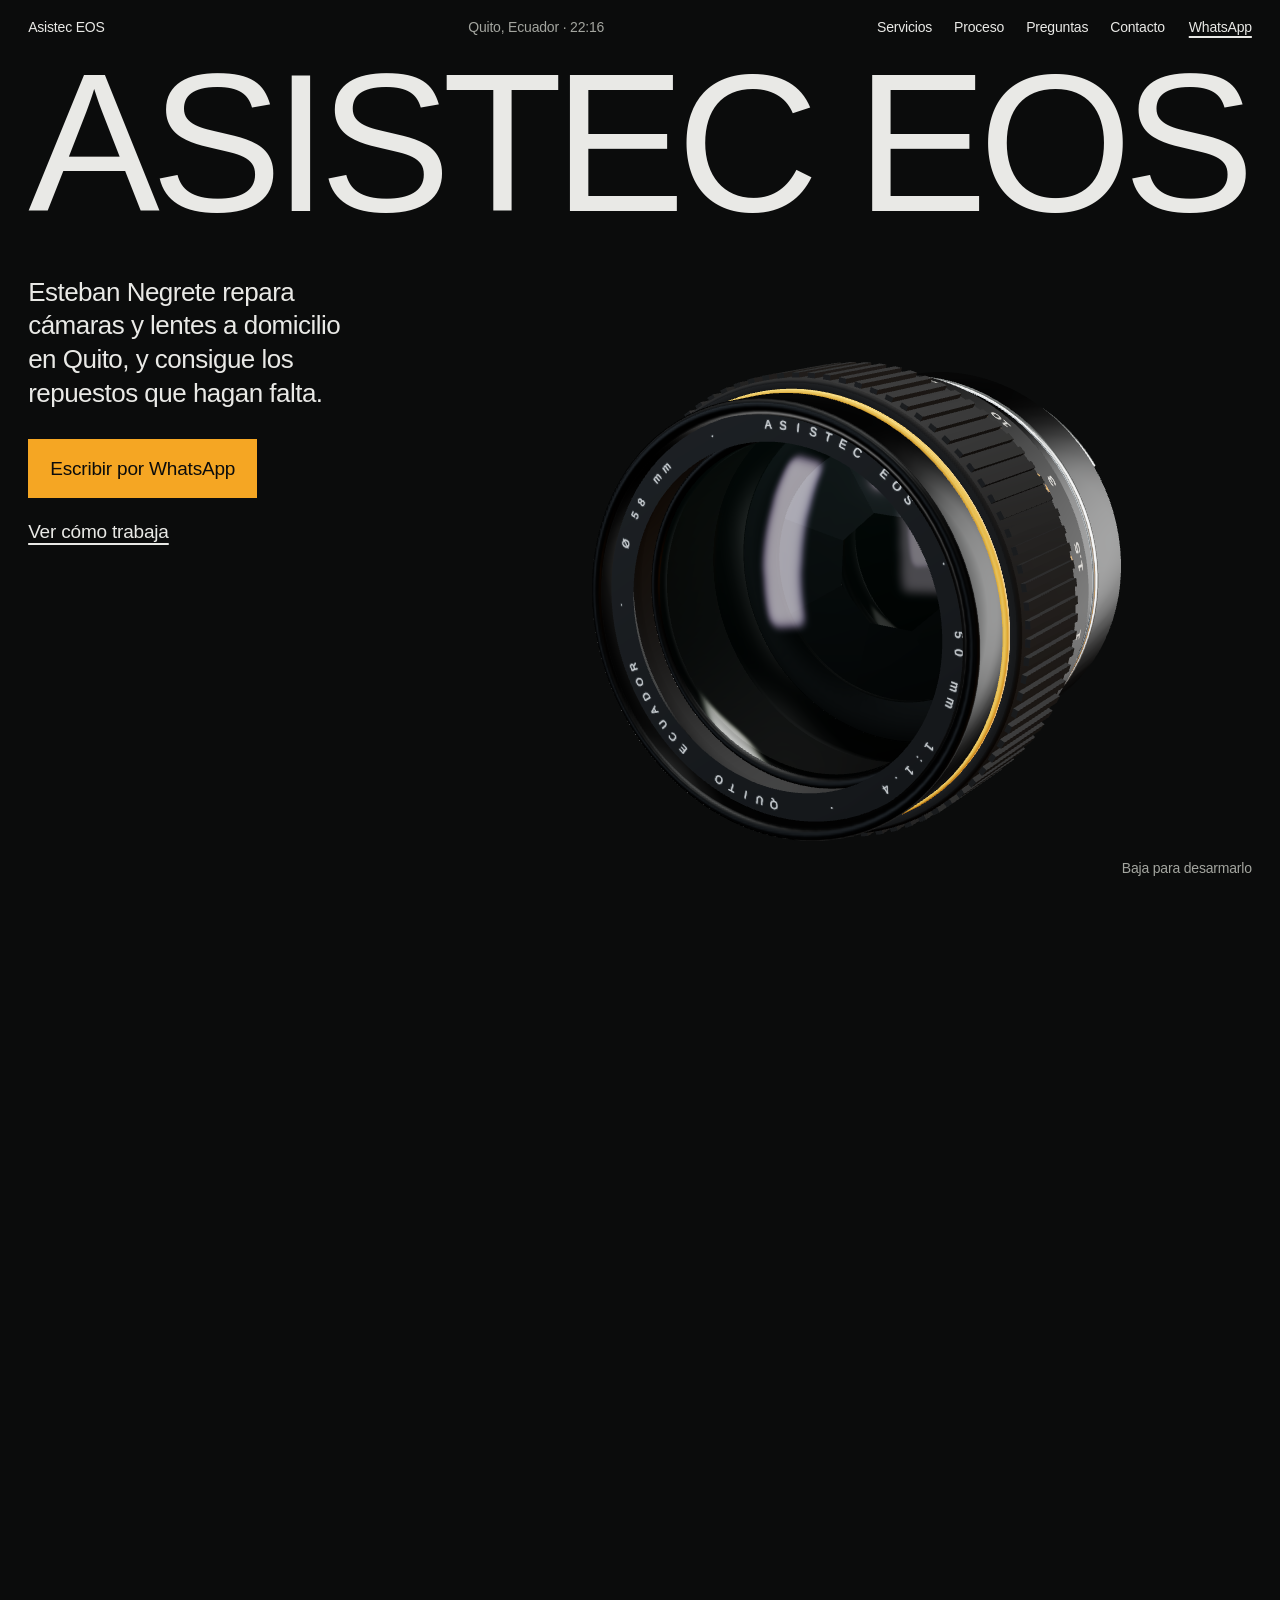
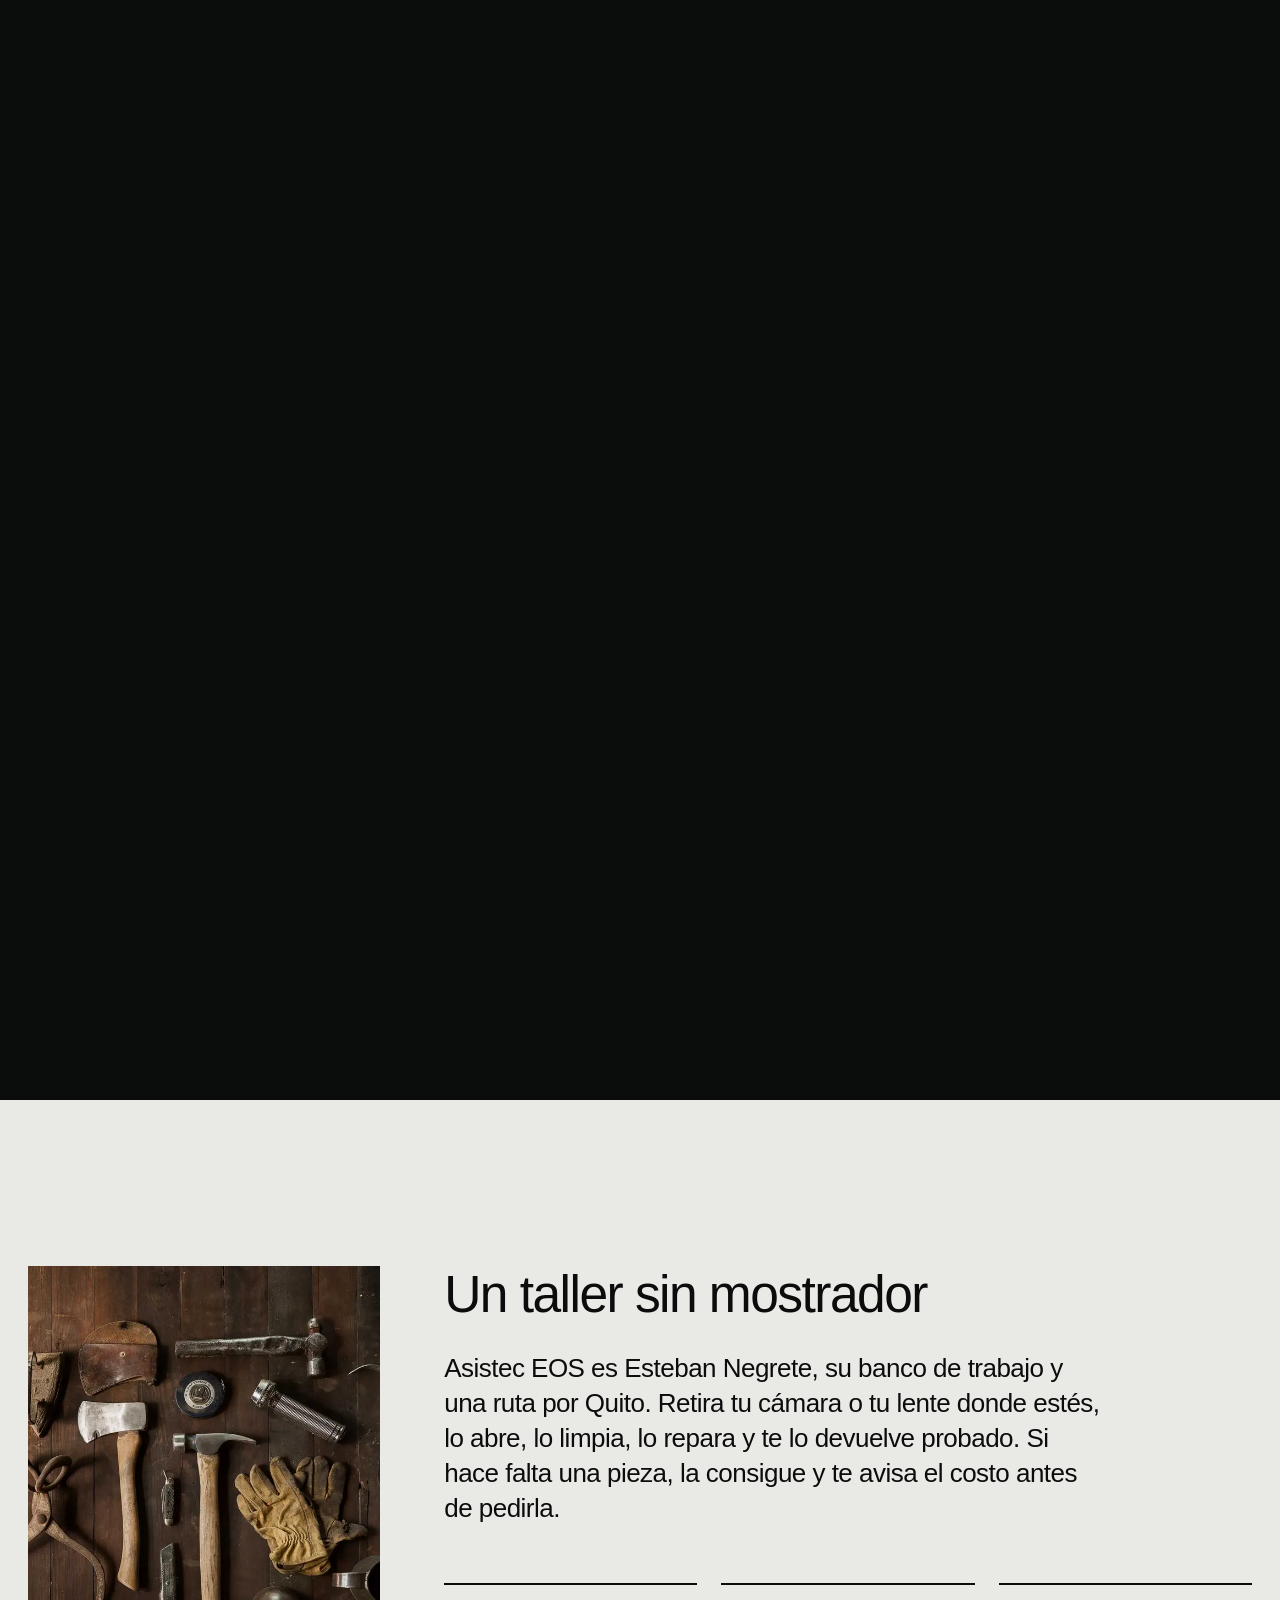
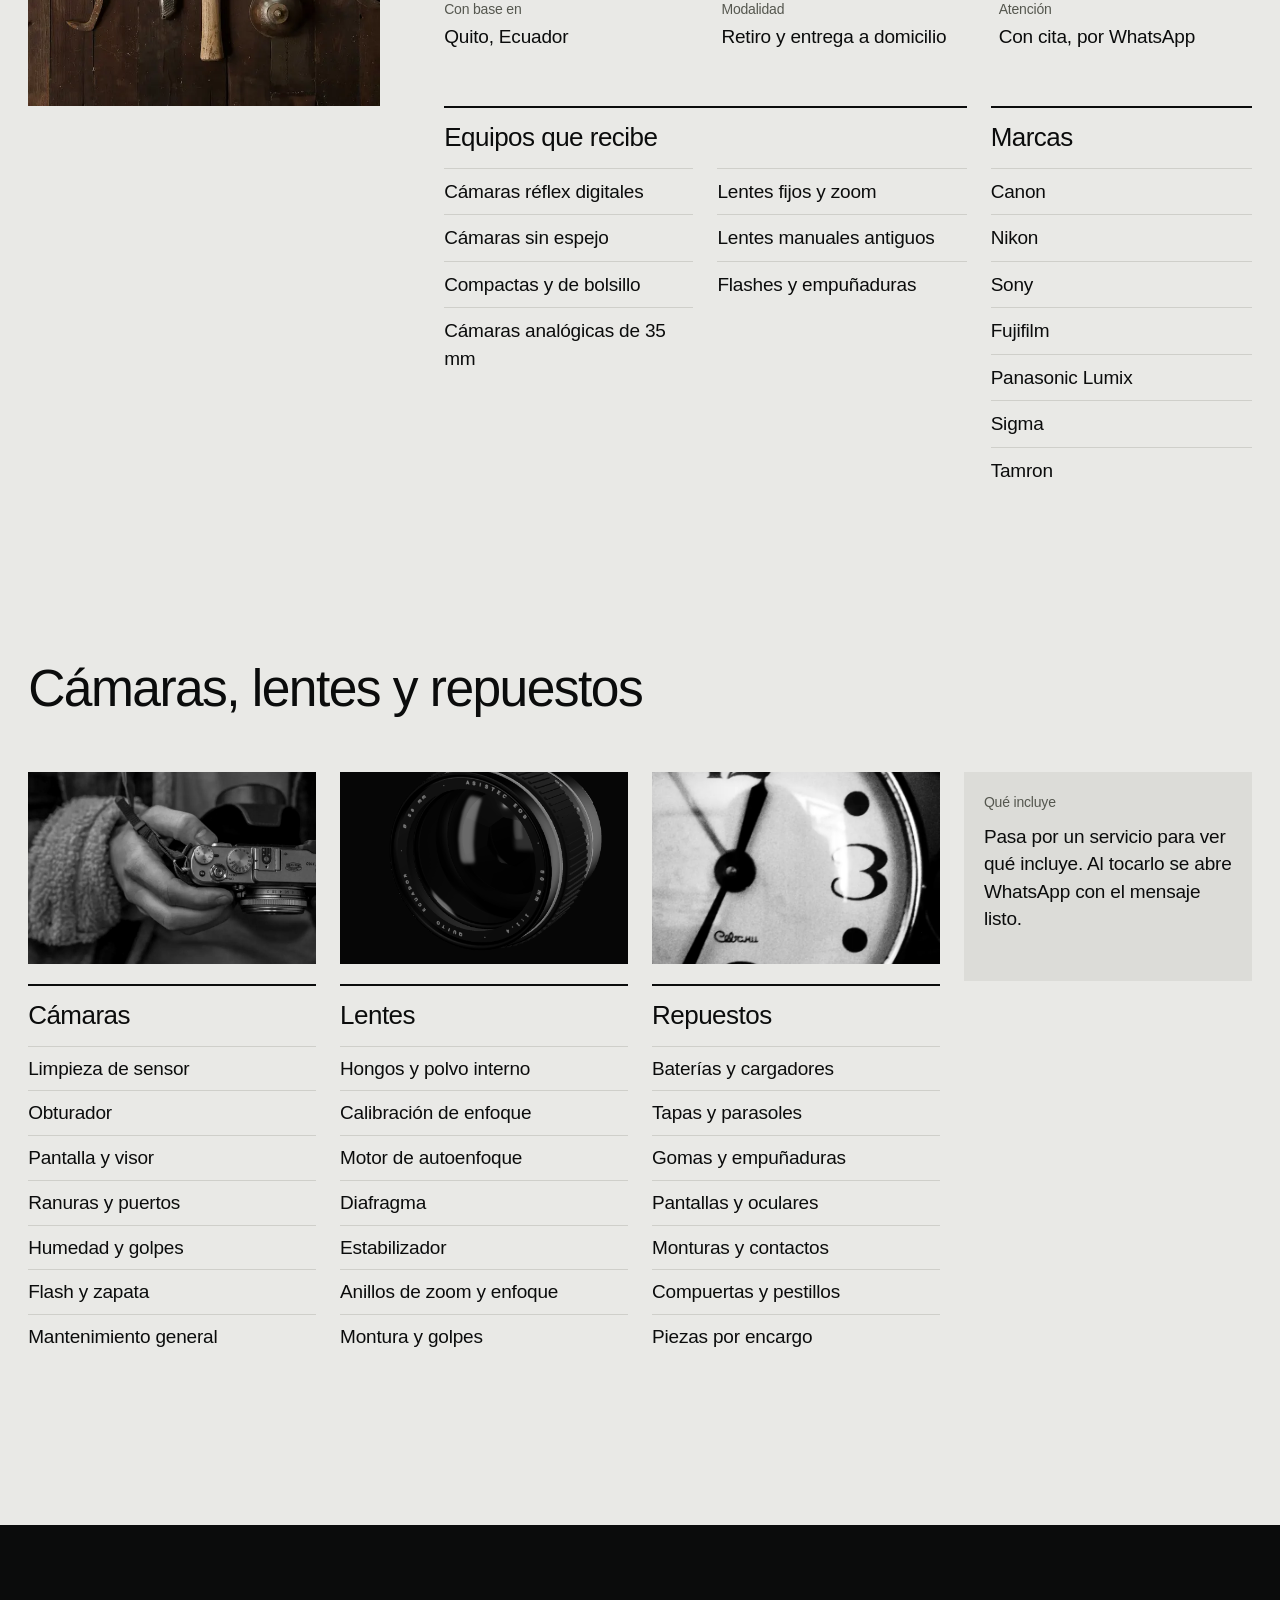
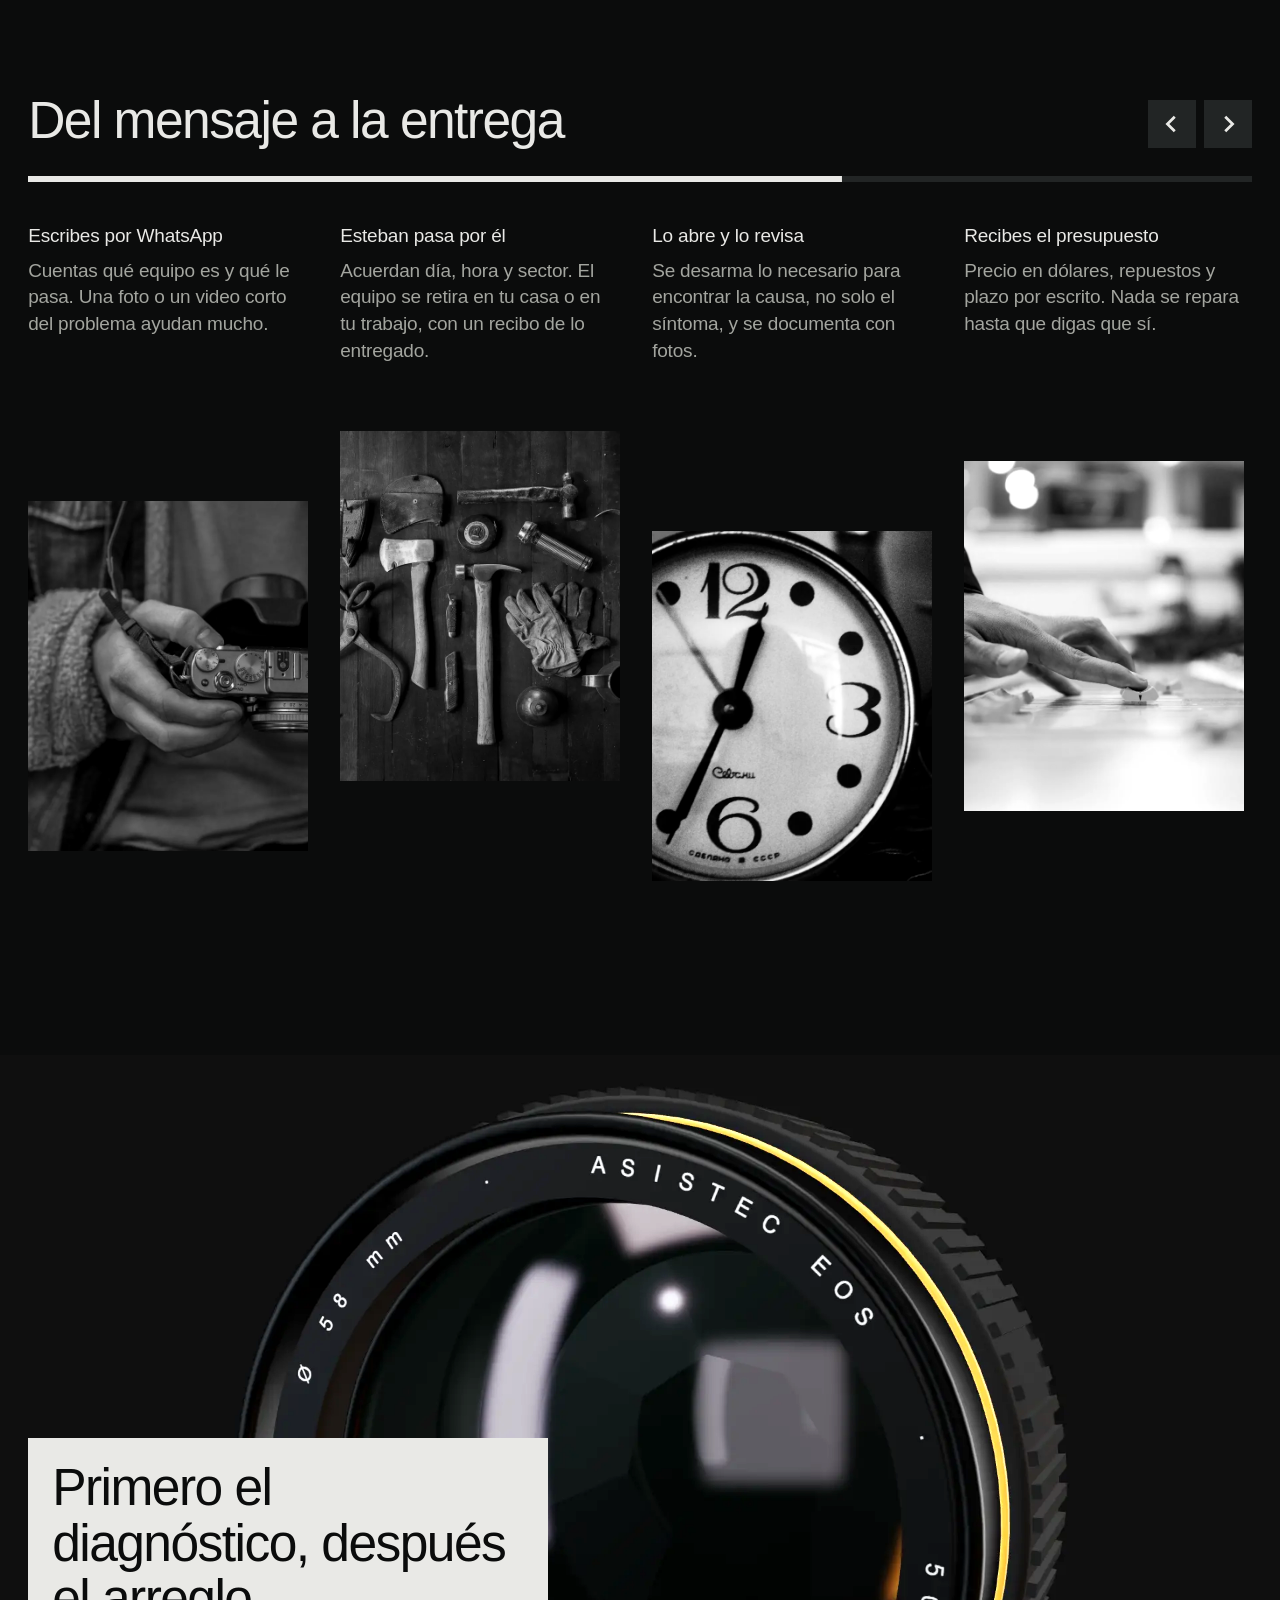
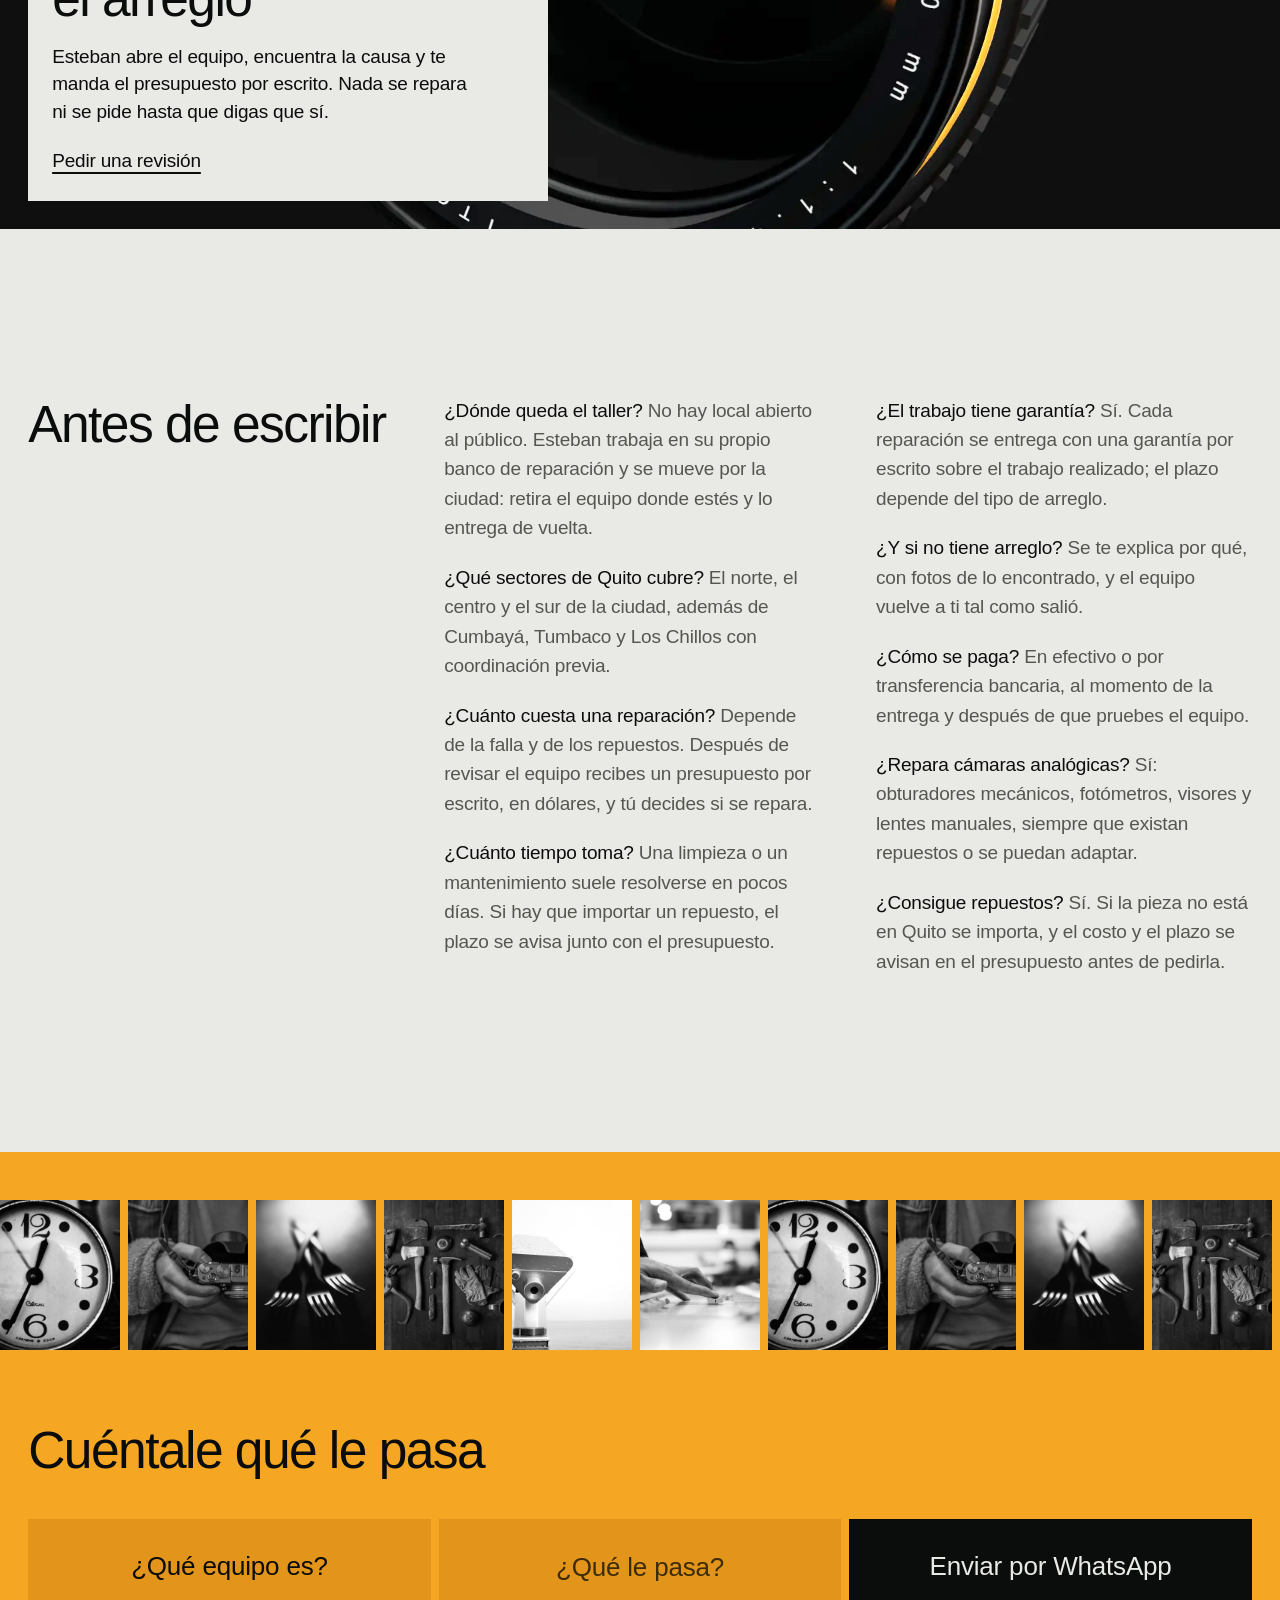
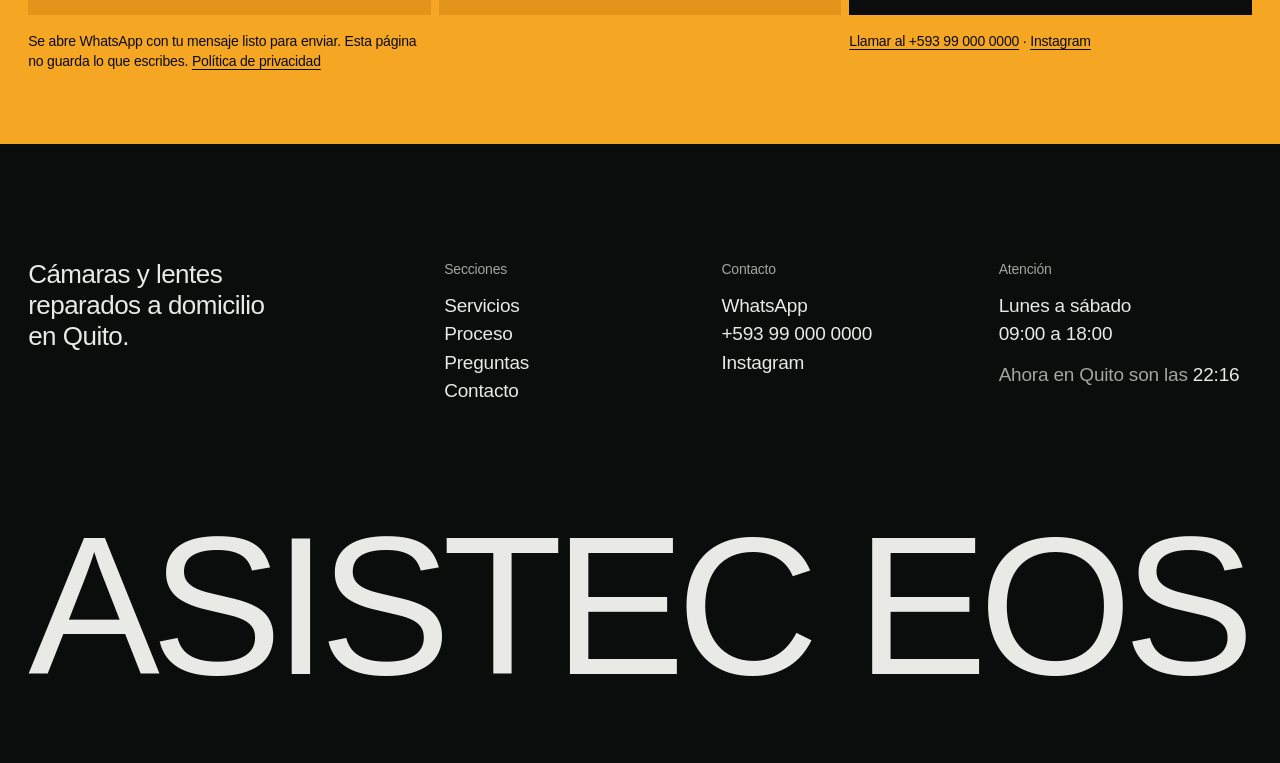
==== commit ccb1acf1: "Deja la página solo para el taller: quita el archivo de fotos y añade Repuestos Esteban quiere el ta" ====
--- a/index.html
+++ b/index.html
@@ -5,7 +5,7 @@
 <meta name="viewport" content="width=device-width, initial-scale=1">
 <!-- TODO: dato real — confirmar nombre comercial, textos y dominio con Esteban antes de publicar -->
 <title>Asistec EOS · Reparación de cámaras y lentes a domicilio en Quito</title>
-<meta name="description" content="Esteban Negrete repara cámaras y lentes en Quito con retiro y entrega a domicilio. Limpieza de sensor, hongos, enfoque y obturador. También fotografía por encargo.">
+<meta name="description" content="Esteban Negrete repara cámaras y lentes en Quito con retiro y entrega a domicilio. Limpieza de sensor, hongos, enfoque, obturador y repuestos.">
 <meta name="theme-color" content="#0b0c0c">
 <!-- TODO: dato real — quitar noindex cuando los datos sean reales y el cliente apruebe -->
 <meta name="robots" content="noindex, nofollow">
@@ -13,7 +13,7 @@
 <meta property="og:type" content="website">
 <meta property="og:locale" content="es_EC">
 <meta property="og:title" content="Asistec EOS · Reparación de cámaras y lentes en Quito">
-<meta property="og:description" content="Retiro y entrega a domicilio. Cámaras, lentes y fotografía por encargo con Esteban Negrete.">
+<meta property="og:description" content="Retiro y entrega a domicilio. Cámaras, lentes y repuestos con Esteban Negrete.">
 <meta property="og:url" content="https://asistec-eos.vercel.app/">
 <meta property="og:image" content="https://asistec-eos.vercel.app/assets/og.png">
 <meta property="og:image:width" content="1200">
@@ -31,7 +31,7 @@
   "@context": "https://schema.org",
   "@type": "LocalBusiness",
   "name": "Asistec EOS",
-  "description": "Reparación y mantenimiento de cámaras y lentes a domicilio en Quito, y fotografía por encargo.",
+  "description": "Reparación y mantenimiento de cámaras y lentes a domicilio en Quito. Repuestos y accesorios por encargo.",
   "url": "https://asistec-eos.vercel.app/",
   "image": "https://asistec-eos.vercel.app/assets/og.png",
   "telephone": "+593990000000",
@@ -59,7 +59,6 @@
   <nav id="menu" class="menu" aria-label="Principal">
     <a href="#servicios">Servicios</a>
     <a href="#proceso">Proceso</a>
-    <a href="#archivo">Archivo</a>
     <a href="#preguntas">Preguntas</a>
     <a href="#contacto">Contacto</a>
   </nav>
@@ -75,10 +74,10 @@
     <canvas class="hero-canvas" data-lens aria-hidden="true"></canvas>
     <h1 class="wordmark" data-fit><span class="mask"><span>Asistec EOS</span></span></h1>
     <div class="hero-copy">
-      <p class="hero-line" data-stage-line>Esteban Negrete repara cámaras y lentes a domicilio en Quito. También fotografía por encargo.</p>
+      <p class="hero-line" data-stage-line>Esteban Negrete repara cámaras y lentes a domicilio en Quito, y consigue los repuestos que hagan falta.</p>
       <div class="hero-actions">
         <a class="btn" href="https://wa.me/593990000000?text=Hola%20Esteban%2C%20quiero%20consultar%20por%20una%20reparaci%C3%B3n." target="_blank" rel="noopener noreferrer">Escribir por WhatsApp</a>
-        <a class="link" href="#archivo">Ver el archivo de fotos</a>
+        <a class="link" href="#proceso">Ver cómo trabaja</a>
       </div>
     </div>
     <ul class="hero-parts" data-parts aria-label="Piezas del lente">
@@ -101,7 +100,7 @@
   </figure>
   <div class="about-body">
     <h2 class="h-mid reveal">Un taller sin mostrador</h2>
-    <p class="about-lead reveal">Asistec EOS es Esteban Negrete, su banco de trabajo y una ruta por Quito. Retira tu cámara o tu lente donde estés, lo abre, lo limpia, lo repara y te lo devuelve probado. Y como también sale a fotografiar, sabe lo que cuesta que el equipo falle en plena sesión.</p>
+    <p class="about-lead reveal">Asistec EOS es Esteban Negrete, su banco de trabajo y una ruta por Quito. Retira tu cámara o tu lente donde estés, lo abre, lo limpia, lo repara y te lo devuelve probado. Si hace falta una pieza, la consigue y te avisa el costo antes de pedirla.</p>
     <dl class="facts reveal">
       <div><dt>Con base en</dt><dd>Quito, Ecuador</dd></div>
       <div><dt>Modalidad</dt><dd>Retiro y entrega a domicilio</dd></div>
@@ -139,8 +138,8 @@
 
 <!-- ============ SERVICIOS ============ -->
 <section class="services sec light" id="servicios">
-  <h2 class="h-mid reveal">Qué arregla, qué fotografía</h2>
-  <!-- TODO: dato real — confirmar lista de servicios con Esteban -->
+  <h2 class="h-mid reveal">Cámaras, lentes y repuestos</h2>
+  <!-- TODO: dato real — confirmar lista de servicios y de repuestos con Esteban -->
   <div class="svc-grid">
     <div class="svc-col reveal">
       <div class="svc-pic"><img src="assets/img/g/04.webp" width="900" height="900" loading="lazy" alt="Manos sosteniendo una cámara telemétrica"></div>
@@ -171,17 +170,18 @@
       <p class="svc-sum">Óptica limpia, enfoque exacto y anillos que giran como deben.</p>
     </div>
     <div class="svc-col reveal">
-      <div class="svc-pic"><img src="assets/img/g/01.webp" width="1200" height="800" loading="lazy" alt="Ciudad vista desde arriba en blanco y negro"></div>
-      <h3>Fotografía</h3>
+      <div class="svc-pic"><img src="assets/img/p/3.webp" width="640" height="800" loading="lazy" alt="Primer plano de un mecanismo de precisión con números"></div>
+      <h3>Repuestos</h3>
       <ul>
-        <li><a href="https://wa.me/593990000000?text=Hola%20Esteban%2C%20quiero%20una%20sesi%C3%B3n%20de%20retratos." target="_blank" rel="noopener noreferrer" data-desc="Sesiones individuales en exteriores o en tu espacio.">Retratos</a></li>
-        <li><a href="https://wa.me/593990000000?text=Hola%20Esteban%2C%20quiero%20fotos%20para%20un%20evento." target="_blank" rel="noopener noreferrer" data-desc="Cumpleaños, grados, bautizos y celebraciones en Quito y los valles.">Eventos sociales</a></li>
-        <li><a href="https://wa.me/593990000000?text=Hola%20Esteban%2C%20quiero%20fotos%20de%20producto." target="_blank" rel="noopener noreferrer" data-desc="Fotos limpias para catálogo, redes y tienda en línea de tu emprendimiento.">Producto</a></li>
-        <li><a href="https://wa.me/593990000000?text=Hola%20Esteban%2C%20quiero%20una%20sesi%C3%B3n%20familiar." target="_blank" rel="noopener noreferrer" data-desc="Una mañana en un parque o en casa, sin poses forzadas.">Sesiones familiares</a></li>
-        <li><a href="https://wa.me/593990000000?text=Hola%20Esteban%2C%20quiero%20fotos%20para%20mi%20negocio." target="_blank" rel="noopener noreferrer" data-desc="Equipo, local y proceso de trabajo para tu web y tus redes.">Negocios y equipos</a></li>
-        <li><a href="https://wa.me/593990000000?text=Hola%20Esteban%2C%20quiero%20fotos%20de%20un%20espacio." target="_blank" rel="noopener noreferrer" data-desc="Departamentos, locales y hospedajes fotografiados con luz natural.">Espacios</a></li>
+        <li><a href="https://wa.me/593990000000?text=Hola%20Esteban%2C%20busco%20una%20bater%C3%ADa%20o%20un%20cargador." target="_blank" rel="noopener noreferrer" data-desc="Baterías que ya no duran y cargadores perdidos: se busca el compatible con tu modelo.">Baterías y cargadores</a></li>
+        <li><a href="https://wa.me/593990000000?text=Hola%20Esteban%2C%20busco%20una%20tapa%20o%20un%20parasol." target="_blank" rel="noopener noreferrer" data-desc="Tapas de lente y de cuerpo, parasoles y tapas de zapata según el diámetro o la montura.">Tapas y parasoles</a></li>
+        <li><a href="https://wa.me/593990000000?text=Hola%20Esteban%2C%20necesito%20cambiar%20las%20gomas%20de%20mi%20equipo." target="_blank" rel="noopener noreferrer" data-desc="Gomas del agarre o de los anillos despegadas, pegajosas o dilatadas.">Gomas y empuñaduras</a></li>
+        <li><a href="https://wa.me/593990000000?text=Hola%20Esteban%2C%20busco%20una%20pantalla%20de%20repuesto." target="_blank" rel="noopener noreferrer" data-desc="Pantalla, cristal protector u ocular nuevos, instalados y probados.">Pantallas y oculares</a></li>
+        <li><a href="https://wa.me/593990000000?text=Hola%20Esteban%2C%20busco%20una%20montura%20de%20repuesto." target="_blank" rel="noopener noreferrer" data-desc="Bayonetas gastadas o rotas, contactos y tornillería de la montura.">Monturas y contactos</a></li>
+        <li><a href="https://wa.me/593990000000?text=Hola%20Esteban%2C%20busco%20una%20tapa%20o%20una%20compuerta%20de%20repuesto." target="_blank" rel="noopener noreferrer" data-desc="Tapas de batería y de tarjeta rotas, pestillos y bisagras.">Compuertas y pestillos</a></li>
+        <li><a href="https://wa.me/593990000000?text=Hola%20Esteban%2C%20busco%20un%20repuesto%20que%20no%20est%C3%A1%20en%20la%20lista." target="_blank" rel="noopener noreferrer" data-desc="Si la pieza no está en Quito se importa: el costo y el plazo se avisan antes de pedirla.">Piezas por encargo</a></li>
       </ul>
-      <p class="svc-sum">La misma mano que calibra el lente, detrás del visor.</p>
+      <p class="svc-sum">La pieza que falta, buscada por modelo e instalada.</p>
     </div>
     <div class="svc-desc"><p class="svc-desc-h">Qué incluye</p><p data-svc-desc aria-live="polite">Pasa por un servicio para ver qué incluye. Al tocarlo se abre WhatsApp con el mensaje listo.</p></div>
   </div>
@@ -232,40 +232,15 @@
   </ol>
 </section>
 
-<!-- ============ ARCHIVO ============ -->
-<section class="archive" id="archivo">
-  <div class="archive-bg" aria-hidden="true"><img src="assets/img/archive-bg.webp" width="1920" height="1200" loading="lazy" alt=""></div>
-  <div class="archive-card">
-    <h2>Archivo fotográfico</h2>
-    <p>24 fotografías · 2024–2026</p>
-    <!-- TODO: dato real — reemplazar las 24 fotos de muestra por el trabajo de Esteban -->
-    <p class="archive-note">Fotos de muestra: aquí va el trabajo de Esteban.</p>
-  </div>
-  <div class="tiles" data-tiles>
-    <a class="tile" href="assets/img/g/01.webp" data-title="Ciudad desde arriba" data-year="2026"><img src="assets/img/g/01.webp" width="1200" height="800" loading="lazy" alt="Ciudad vista desde arriba en blanco y negro"><span>Ciudad desde arriba 2026</span></a>
-    <a class="tile" href="assets/img/g/02.webp" data-title="Hormigón blanco" data-year="2026"><img src="assets/img/g/02.webp" width="800" height="1000" loading="lazy" alt="Edificio blanco de hormigón contra un cielo negro"><span>Hormigón blanco 2026</span></a>
-    <a class="tile" href="assets/img/g/03.webp" data-title="Nube baja" data-year="2026"><img src="assets/img/g/03.webp" width="1200" height="800" loading="lazy" alt="Nubes bajas sobre colinas cubiertas de bosque"><span>Nube baja 2026</span></a>
-    <a class="tile" href="assets/img/g/04.webp" data-title="Telémetro" data-year="2026"><img src="assets/img/g/04.webp" width="900" height="900" loading="lazy" alt="Manos sosteniendo una cámara telemétrica"><span>Telémetro 2026</span></a>
-    <a class="tile" href="assets/img/g/05.webp" data-title="Túnel" data-year="2026"><img src="assets/img/g/05.webp" width="800" height="1000" loading="lazy" alt="Túnel de escaleras mecánicas con luz ámbar"><span>Túnel 2026</span></a>
-    <a class="tile" href="assets/img/g/06.webp" data-title="Canal" data-year="2025"><img src="assets/img/g/06.webp" width="1200" height="800" loading="lazy" alt="Bote en un canal entre bodegas de ladrillo"><span>Canal 2025</span></a>
-    <a class="tile" href="assets/img/g/07.webp" data-title="Espiral" data-year="2025"><img src="assets/img/g/07.webp" width="900" height="900" loading="lazy" alt="Curvas de hormigón en espiral en blanco y negro"><span>Espiral 2025</span></a>
-    <a class="tile" href="assets/img/g/08.webp" data-title="Cumbre" data-year="2025"><img src="assets/img/g/08.webp" width="1400" height="1100" loading="lazy" alt="Cumbre rocosa que asoma entre nubes blancas"><span>Cumbre 2025</span></a>
-    <a class="tile" href="assets/img/g/09.webp" data-title="Callejón al mar" data-year="2025"><img src="assets/img/g/09.webp" width="800" height="1000" loading="lazy" alt="Callejón de piedra que termina en el mar"><span>Callejón al mar 2025</span></a>
-    <a class="tile" href="assets/img/g/10.webp" data-title="Aristas" data-year="2025"><img src="assets/img/g/10.webp" width="800" height="1000" loading="lazy" alt="Rascacielos oscuro con los bordes iluminados"><span>Aristas 2025</span></a>
-    <a class="tile" href="assets/img/g/11.webp" data-title="Marejada" data-year="2025"><img src="assets/img/g/11.webp" width="1200" height="800" loading="lazy" alt="Mar oscuro y picado bajo la niebla"><span>Marejada 2025</span></a>
-    <a class="tile" href="assets/img/g/12.webp" data-title="Esfera" data-year="2025"><img src="assets/img/g/12.webp" width="1000" height="1000" loading="lazy" alt="Esfera de un reloj analógico en blanco y negro"><span>Esfera 2025</span></a>
-    <a class="tile" href="assets/img/g/13.webp" data-title="Adoquines" data-year="2025"><img src="assets/img/g/13.webp" width="1200" height="800" loading="lazy" alt="Callejón adoquinado entre paredes ocres"><span>Adoquines 2025</span></a>
-    <a class="tile" href="assets/img/g/14.webp" data-title="Vestíbulo" data-year="2025"><img src="assets/img/g/14.webp" width="1200" height="800" loading="lazy" alt="Vestíbulo simétrico con escaleras mecánicas"><span>Vestíbulo 2025</span></a>
-    <a class="tile" href="assets/img/g/15.webp" data-title="Embarcadero" data-year="2024"><img src="assets/img/g/15.webp" width="1200" height="800" loading="lazy" alt="Caseta al final de un muelle de noche"><span>Embarcadero 2024</span></a>
-    <a class="tile" href="assets/img/g/16.webp" data-title="Celosía" data-year="2024"><img src="assets/img/g/16.webp" width="900" height="900" loading="lazy" alt="Fachada curva de celosía en blanco y negro"><span>Celosía 2024</span></a>
-    <a class="tile" href="assets/img/g/17.webp" data-title="Vías" data-year="2024"><img src="assets/img/g/17.webp" width="800" height="1000" loading="lazy" alt="Vías de tren que se pierden en un bosque con niebla"><span>Vías 2024</span></a>
-    <a class="tile" href="assets/img/g/18.webp" data-title="Andén" data-year="2024"><img src="assets/img/g/18.webp" width="1200" height="1000" loading="lazy" alt="Andén oscuro con una fila de ventanas iluminadas"><span>Andén 2024</span></a>
-    <a class="tile" href="assets/img/g/19.webp" data-title="Surco" data-year="2024"><img src="assets/img/g/19.webp" width="900" height="900" loading="lazy" alt="Brazo de tocadiscos sobre un vinilo"><span>Surco 2024</span></a>
-    <a class="tile" href="assets/img/g/20.webp" data-title="Pinar" data-year="2024"><img src="assets/img/g/20.webp" width="1200" height="800" loading="lazy" alt="Niebla sobre montañas cubiertas de pinos"><span>Pinar 2024</span></a>
-    <a class="tile" href="assets/img/g/21.webp" data-title="Ropa tendida" data-year="2024"><img src="assets/img/g/21.webp" width="800" height="1000" loading="lazy" alt="Calle angosta de casas de colores con ropa tendida"><span>Ropa tendida 2024</span></a>
-    <a class="tile" href="assets/img/g/22.webp" data-title="Cubierta" data-year="2024"><img src="assets/img/g/22.webp" width="1200" height="800" loading="lazy" alt="Cubierta curva de vidrio y acero en blanco y negro"><span>Cubierta 2024</span></a>
-    <a class="tile" href="assets/img/g/23.webp" data-title="Isla" data-year="2024"><img src="assets/img/g/23.webp" width="1200" height="800" loading="lazy" alt="Isla pequeña envuelta en niebla sobre un lago oscuro"><span>Isla 2024</span></a>
-    <a class="tile" href="assets/img/g/24.webp" data-title="Acero" data-year="2024"><img src="assets/img/g/24.webp" width="900" height="900" loading="lazy" alt="Primer plano de las puntas de un tenedor de metal"><span>Acero 2024</span></a>
+
+<!-- ============ DIAGNÓSTICO (banda con el lente) ============ -->
+<section class="band" id="diagnostico">
+  <img class="band-bg" src="assets/img/archive-bg.webp" width="1920" height="1200" loading="lazy" alt="">
+  <!-- TODO: dato real — confirmar con Esteban que el presupuesto va por escrito y sin compromiso -->
+  <div class="band-card reveal">
+    <h2>Primero el diagnóstico, después el arreglo</h2>
+    <p>Esteban abre el equipo, encuentra la causa y te manda el presupuesto por escrito. Nada se repara ni se pide hasta que digas que sí.</p>
+    <a href="https://wa.me/593990000000?text=Hola%20Esteban%2C%20quiero%20pedir%20una%20revisi%C3%B3n%20de%20mi%20equipo." target="_blank" rel="noopener noreferrer">Pedir una revisión</a>
   </div>
 </section>
 
@@ -282,7 +257,7 @@
     <p><strong>¿Y si no tiene arreglo?</strong> Se te explica por qué, con fotos de lo encontrado, y el equipo vuelve a ti tal como salió.</p>
     <p><strong>¿Cómo se paga?</strong> En efectivo o por transferencia bancaria, al momento de la entrega y después de que pruebes el equipo.</p>
     <p><strong>¿Repara cámaras analógicas?</strong> Sí: obturadores mecánicos, fotómetros, visores y lentes manuales, siempre que existan repuestos o se puedan adaptar.</p>
-    <p><strong>¿Cómo agendo una sesión de fotos?</strong> Por el mismo WhatsApp. Cuentas qué necesitas, la fecha y el lugar, y recibes una propuesta con precio y entregables.</p>
+    <p><strong>¿Consigue repuestos?</strong> Sí. Si la pieza no está en Quito se importa, y el costo y el plazo se avisan en el presupuesto antes de pedirla.</p>
   </div>
 </section>
 
@@ -290,18 +265,30 @@
 <section class="contact" id="contacto">
   <div class="strip" aria-hidden="true">
     <div class="strip-track">
-      <img src="assets/img/g/02.webp" width="800" height="1000" loading="lazy" alt="">
-      <img src="assets/img/g/07.webp" width="900" height="900" loading="lazy" alt="">
-      <img src="assets/img/g/01.webp" width="1200" height="800" loading="lazy" alt="">
-      <img src="assets/img/g/05.webp" width="800" height="1000" loading="lazy" alt="">
-      <img src="assets/img/g/12.webp" width="1000" height="1000" loading="lazy" alt="">
-      <img src="assets/img/g/14.webp" width="1200" height="800" loading="lazy" alt="">
-      <img src="assets/img/g/10.webp" width="800" height="1000" loading="lazy" alt="">
-      <img src="assets/img/g/16.webp" width="900" height="900" loading="lazy" alt="">
-      <img src="assets/img/g/18.webp" width="1200" height="1000" loading="lazy" alt="">
-      <img src="assets/img/g/17.webp" width="800" height="1000" loading="lazy" alt="">
-      <img src="assets/img/g/19.webp" width="900" height="900" loading="lazy" alt="">
-      <img src="assets/img/g/22.webp" width="1200" height="800" loading="lazy" alt="">
+      <img src="assets/img/p/3.webp" width="640" height="800" loading="lazy" alt="">
+      <img src="assets/img/p/1.webp" width="640" height="800" loading="lazy" alt="">
+      <img src="assets/img/p/5.webp" width="640" height="800" loading="lazy" alt="">
+      <img src="assets/img/p/2.webp" width="640" height="800" loading="lazy" alt="">
+      <img src="assets/img/p/6.webp" width="640" height="800" loading="lazy" alt="">
+      <img src="assets/img/p/4.webp" width="640" height="800" loading="lazy" alt="">
+      <img src="assets/img/p/3.webp" width="640" height="800" loading="lazy" alt="">
+      <img src="assets/img/p/1.webp" width="640" height="800" loading="lazy" alt="">
+      <img src="assets/img/p/5.webp" width="640" height="800" loading="lazy" alt="">
+      <img src="assets/img/p/2.webp" width="640" height="800" loading="lazy" alt="">
+      <img src="assets/img/p/6.webp" width="640" height="800" loading="lazy" alt="">
+      <img src="assets/img/p/4.webp" width="640" height="800" loading="lazy" alt="">
+      <img src="assets/img/p/3.webp" width="640" height="800" loading="lazy" alt="">
+      <img src="assets/img/p/1.webp" width="640" height="800" loading="lazy" alt="">
+      <img src="assets/img/p/5.webp" width="640" height="800" loading="lazy" alt="">
+      <img src="assets/img/p/2.webp" width="640" height="800" loading="lazy" alt="">
+      <img src="assets/img/p/6.webp" width="640" height="800" loading="lazy" alt="">
+      <img src="assets/img/p/4.webp" width="640" height="800" loading="lazy" alt="">
+      <img src="assets/img/p/3.webp" width="640" height="800" loading="lazy" alt="">
+      <img src="assets/img/p/1.webp" width="640" height="800" loading="lazy" alt="">
+      <img src="assets/img/p/5.webp" width="640" height="800" loading="lazy" alt="">
+      <img src="assets/img/p/2.webp" width="640" height="800" loading="lazy" alt="">
+      <img src="assets/img/p/6.webp" width="640" height="800" loading="lazy" alt="">
+      <img src="assets/img/p/4.webp" width="640" height="800" loading="lazy" alt="">
     </div>
   </div>
   <h2 class="contact-h reveal">Cuéntale qué le pasa</h2>
@@ -313,7 +300,7 @@
         <option>Cámara</option>
         <option>Lente</option>
         <option>Flash u otro accesorio</option>
-        <option>Quiero una sesión de fotos</option>
+        <option>Busco un repuesto</option>
       </select>
     </label>
     <label class="cell">
@@ -341,8 +328,8 @@
       <p class="f-h">Secciones</p>
       <a href="#servicios">Servicios</a>
       <a href="#proceso">Proceso</a>
-      <a href="#archivo">Archivo</a>
       <a href="#preguntas">Preguntas</a>
+      <a href="#contacto">Contacto</a>
     </nav>
     <!-- TODO: dato real — teléfono e Instagram -->
     <div class="f-col">
@@ -367,13 +354,6 @@
   </div>
 </footer>
 
-<dialog class="box" data-box aria-label="Fotografía ampliada">
-  <img data-box-img alt="" width="1200" height="800">
-  <p class="box-cap"><span data-box-title></span> <span data-box-count></span></p>
-  <button type="button" class="box-prev" data-box-prev aria-label="Fotografía anterior"><svg viewBox="0 0 24 24" aria-hidden="true"><path d="M15 4 7 12l8 8" fill="none" stroke="currentColor" stroke-width="3"/></svg></button>
-  <button type="button" class="box-next" data-box-next aria-label="Fotografía siguiente"><svg viewBox="0 0 24 24" aria-hidden="true"><path d="m9 4 8 8-8 8" fill="none" stroke="currentColor" stroke-width="3"/></svg></button>
-  <button type="button" class="box-close" data-box-close>Cerrar</button>
-</dialog>
 
 </body>
 </html>
--- a/css/styles.css
+++ b/css/styles.css
@@ -169,7 +169,17 @@
 .m1 img { margin-top: 110px; } .m2 img { margin-top: 40px; } .m3 img { margin-top: 140px; }
 .m4 img { margin-top: 70px; } .m5 img { margin-top: 120px; } .m6 img { margin-top: 30px; }
 
-/* ---------- Archivo ---------- */
+/* ---------- Banda del diagnóstico: primer plano del lente con una tarjeta ---------- */
+.band { position: relative; display: grid; align-items: end; min-height: min(86svh, 900px); margin-top: var(--gap-sec); padding: var(--m); overflow: hidden; }
+.band-bg { position: absolute; inset: 0; width: 100%; height: 100%; object-fit: cover; filter: brightness(1.25); }
+.band-card { position: relative; width: min(520px, 100%); background: var(--ink); color: var(--bg); padding: 22px 24px 26px; }
+.band-card h2 { font-size: var(--head); font-weight: 400; line-height: 1.08; letter-spacing: -0.03em; }
+.band-card p { margin-top: 16px; max-width: 40ch; }
+.band-card a { display: inline-block; margin-top: 22px; font-weight: 500; text-decoration: underline; text-decoration-thickness: 2px; text-underline-offset: 5px; }
+.band-card a:hover { text-decoration-color: var(--accent-2); }
+.band-card :focus-visible { outline-color: var(--bg); }
+
+/* ---------- Archivo (sin uso en la página del taller; queda para la página de fotografía) ---------- */
 .archive { display: grid; padding: 0 var(--m); }
 /* Fondo fijo: primer plano del lente, visible en los huecos del mosaico */
 .archive-bg { position: sticky; top: 0; z-index: 0; align-self: start; height: 100svh; margin: 0 calc(var(--m) * -1); overflow: hidden; pointer-events: none; }
@@ -361,6 +371,9 @@
   .m1 img { margin-top: 56px; } .m2 img { margin-top: 32px; } .m3 img { margin-top: 64px; }
   .m4 img { margin-top: 40px; } .m5 img { margin-top: 60px; } .m6 img { margin-top: 32px; }
 
+  .band { min-height: 72svh; }
+  .band-card { padding: 18px 18px 22px; }
+
   .archive { display: block; }
   .archive-bg { margin-bottom: -100svh; }
   .archive-card { position: relative; top: auto; width: auto; margin-bottom: 2px; }
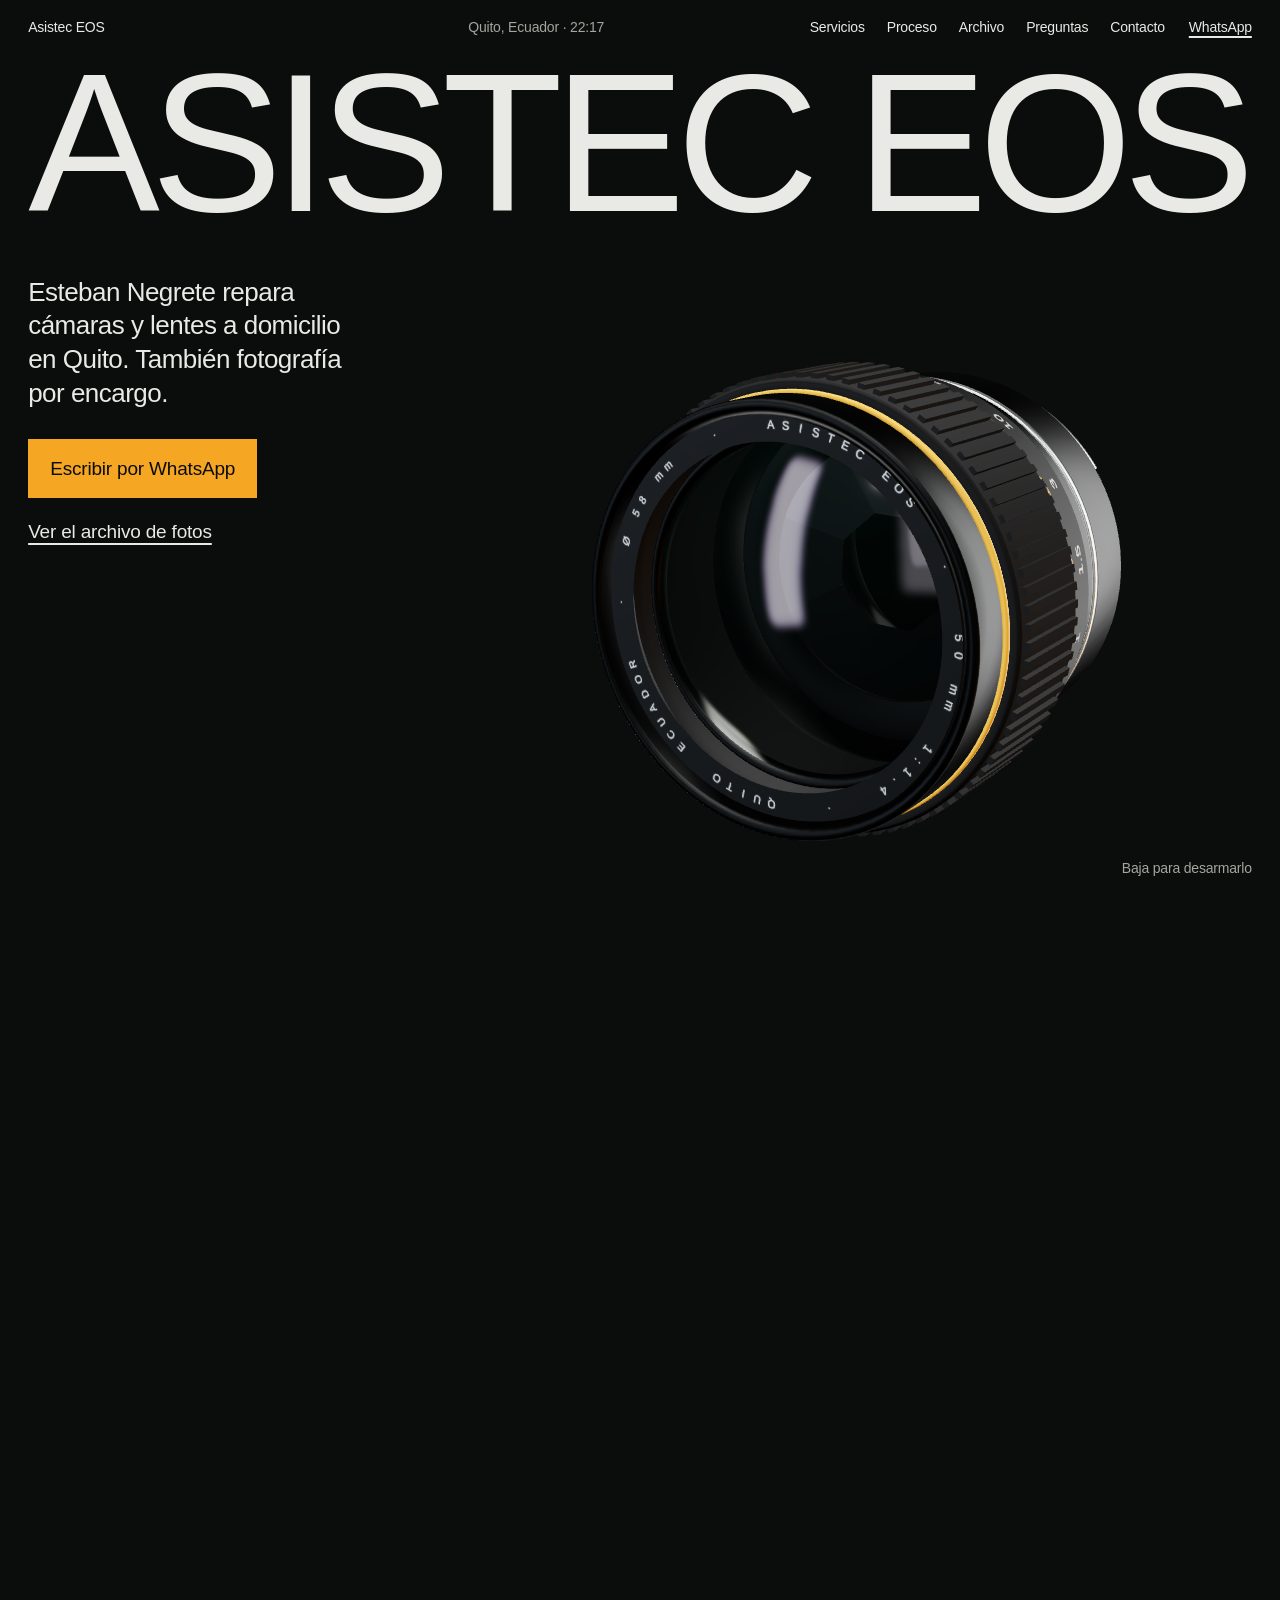
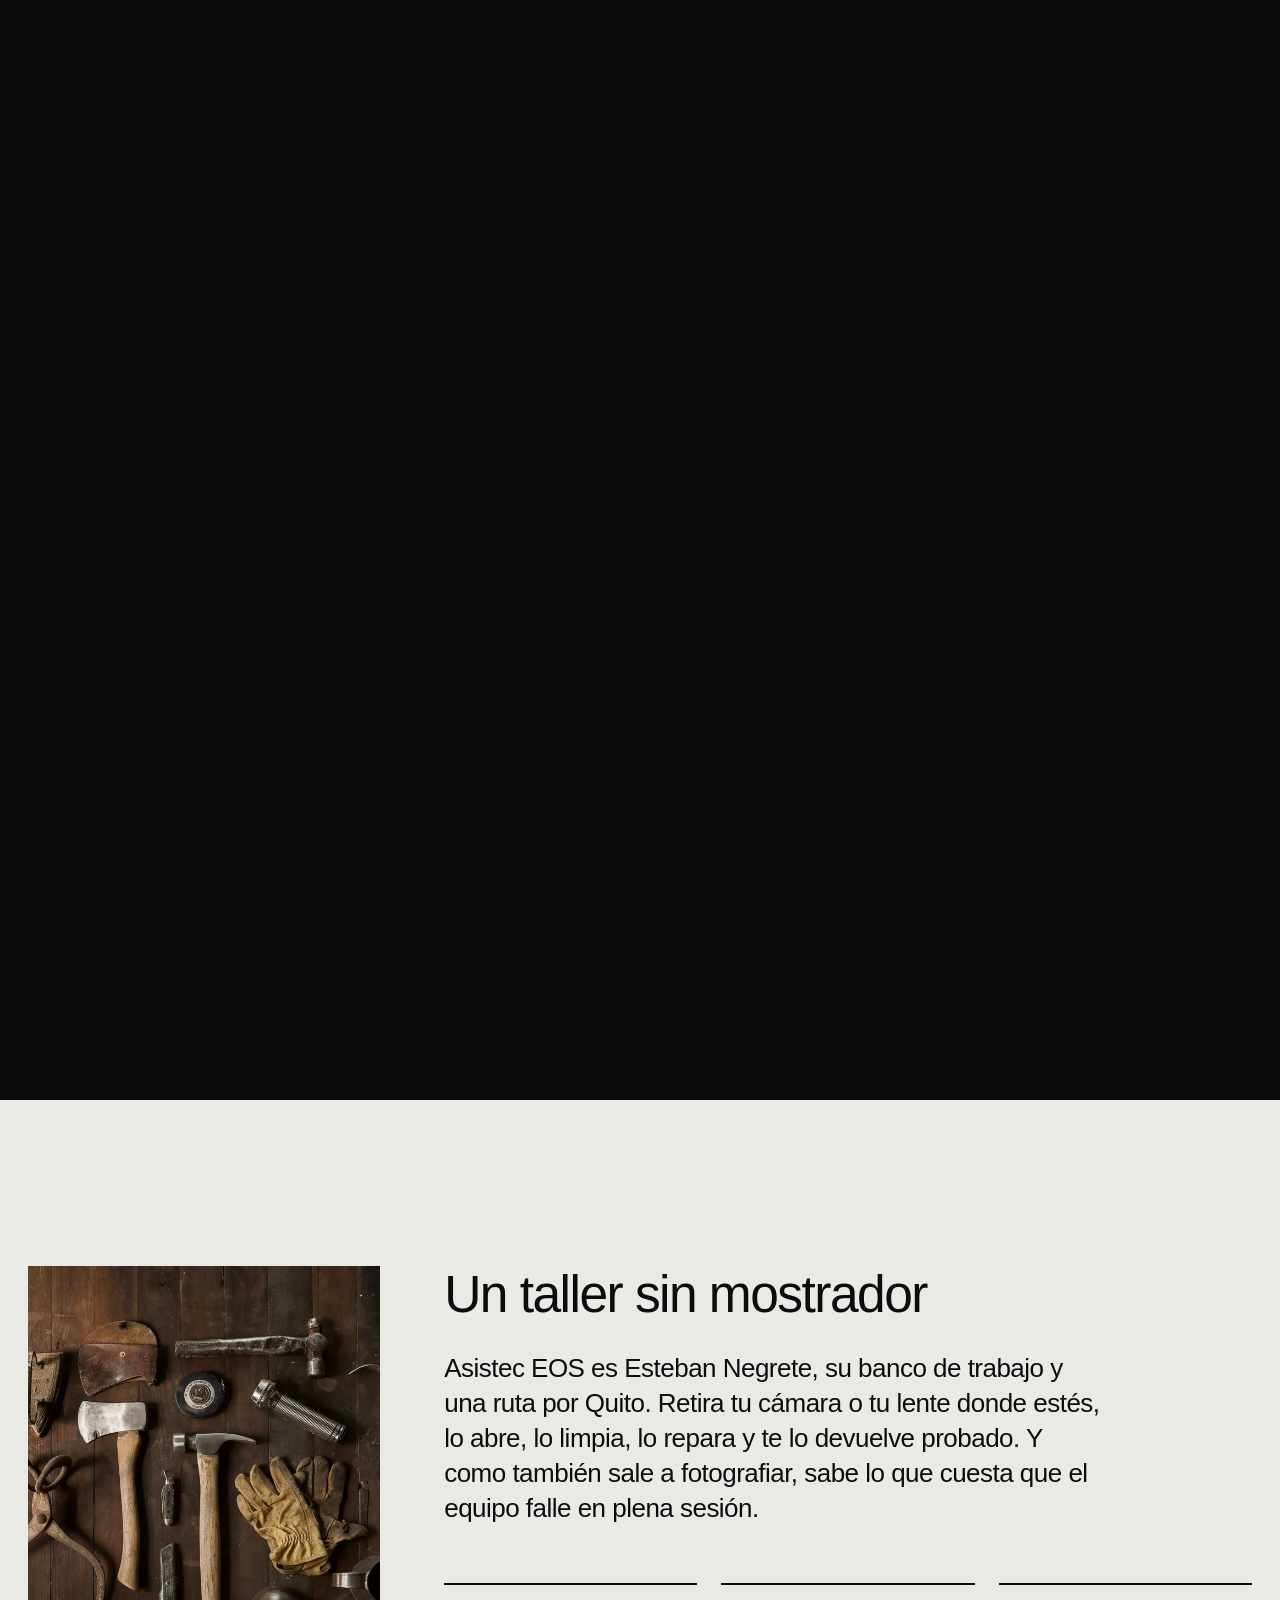
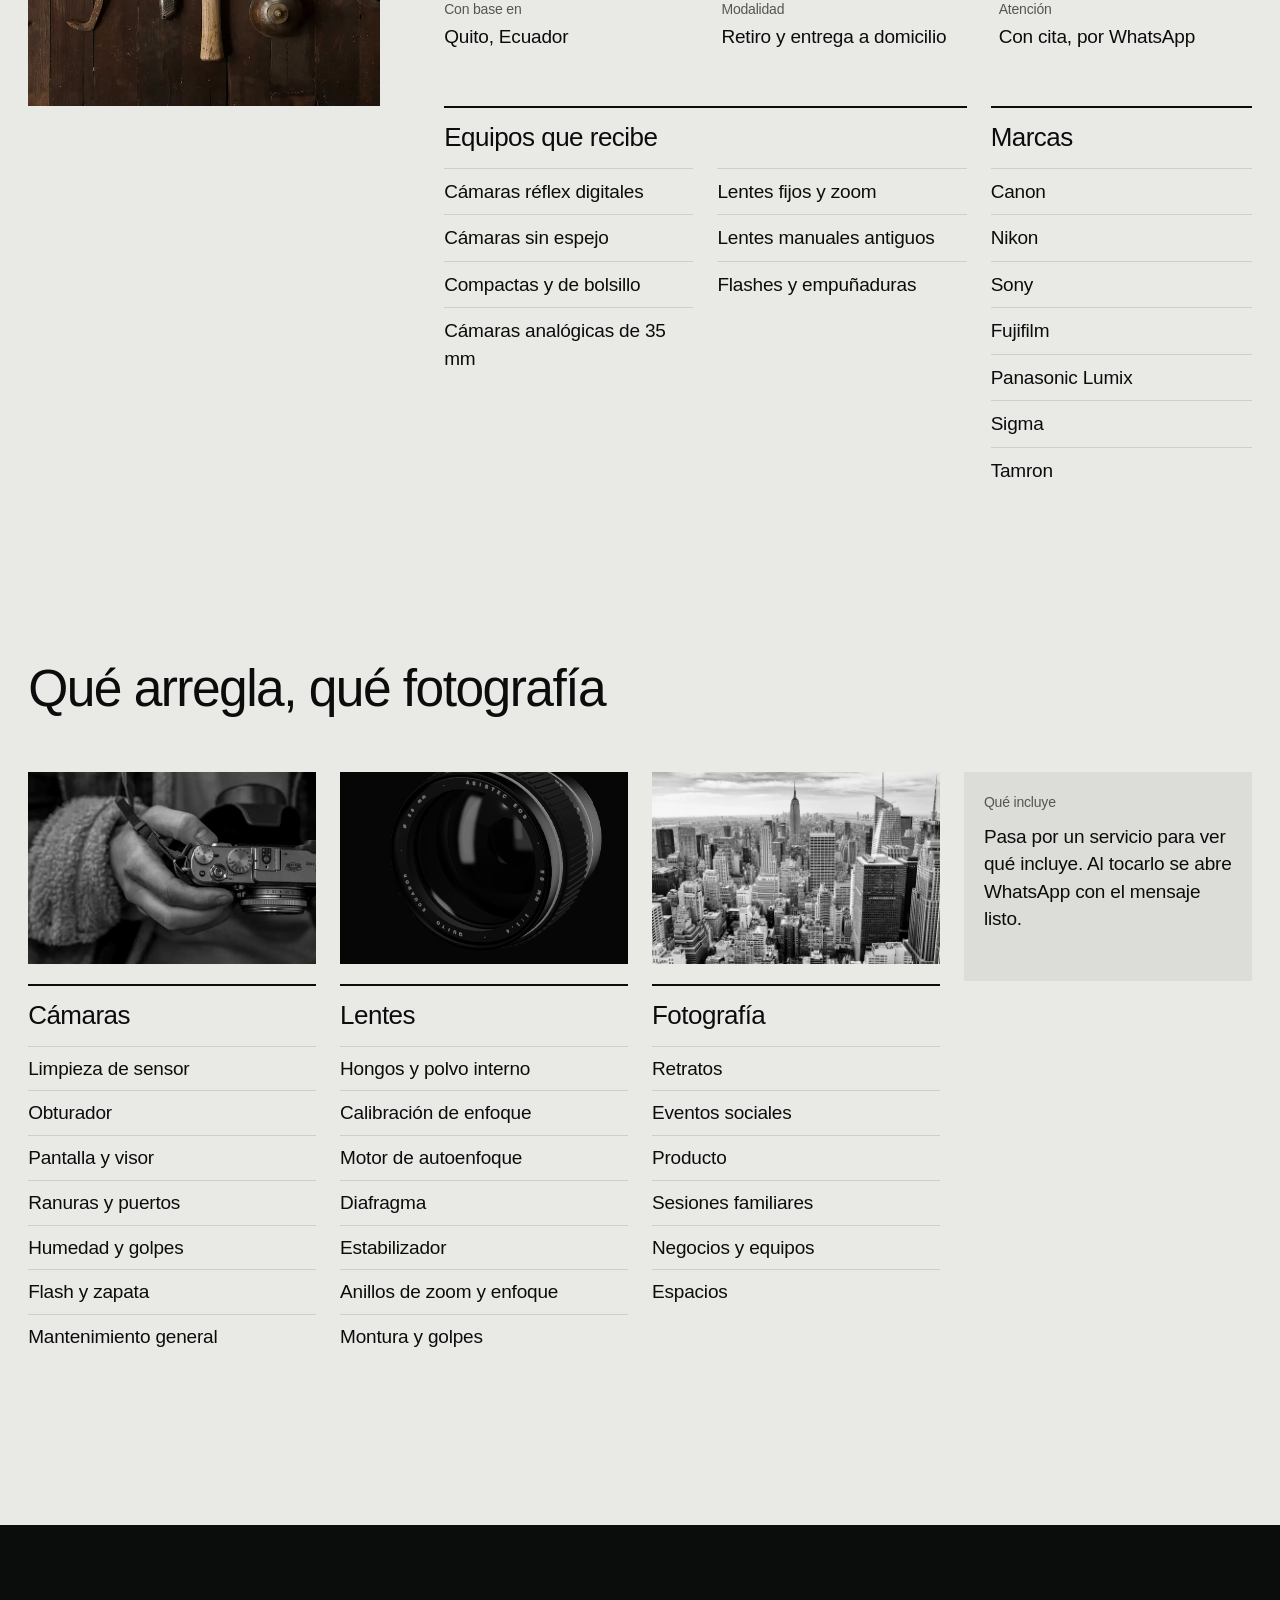
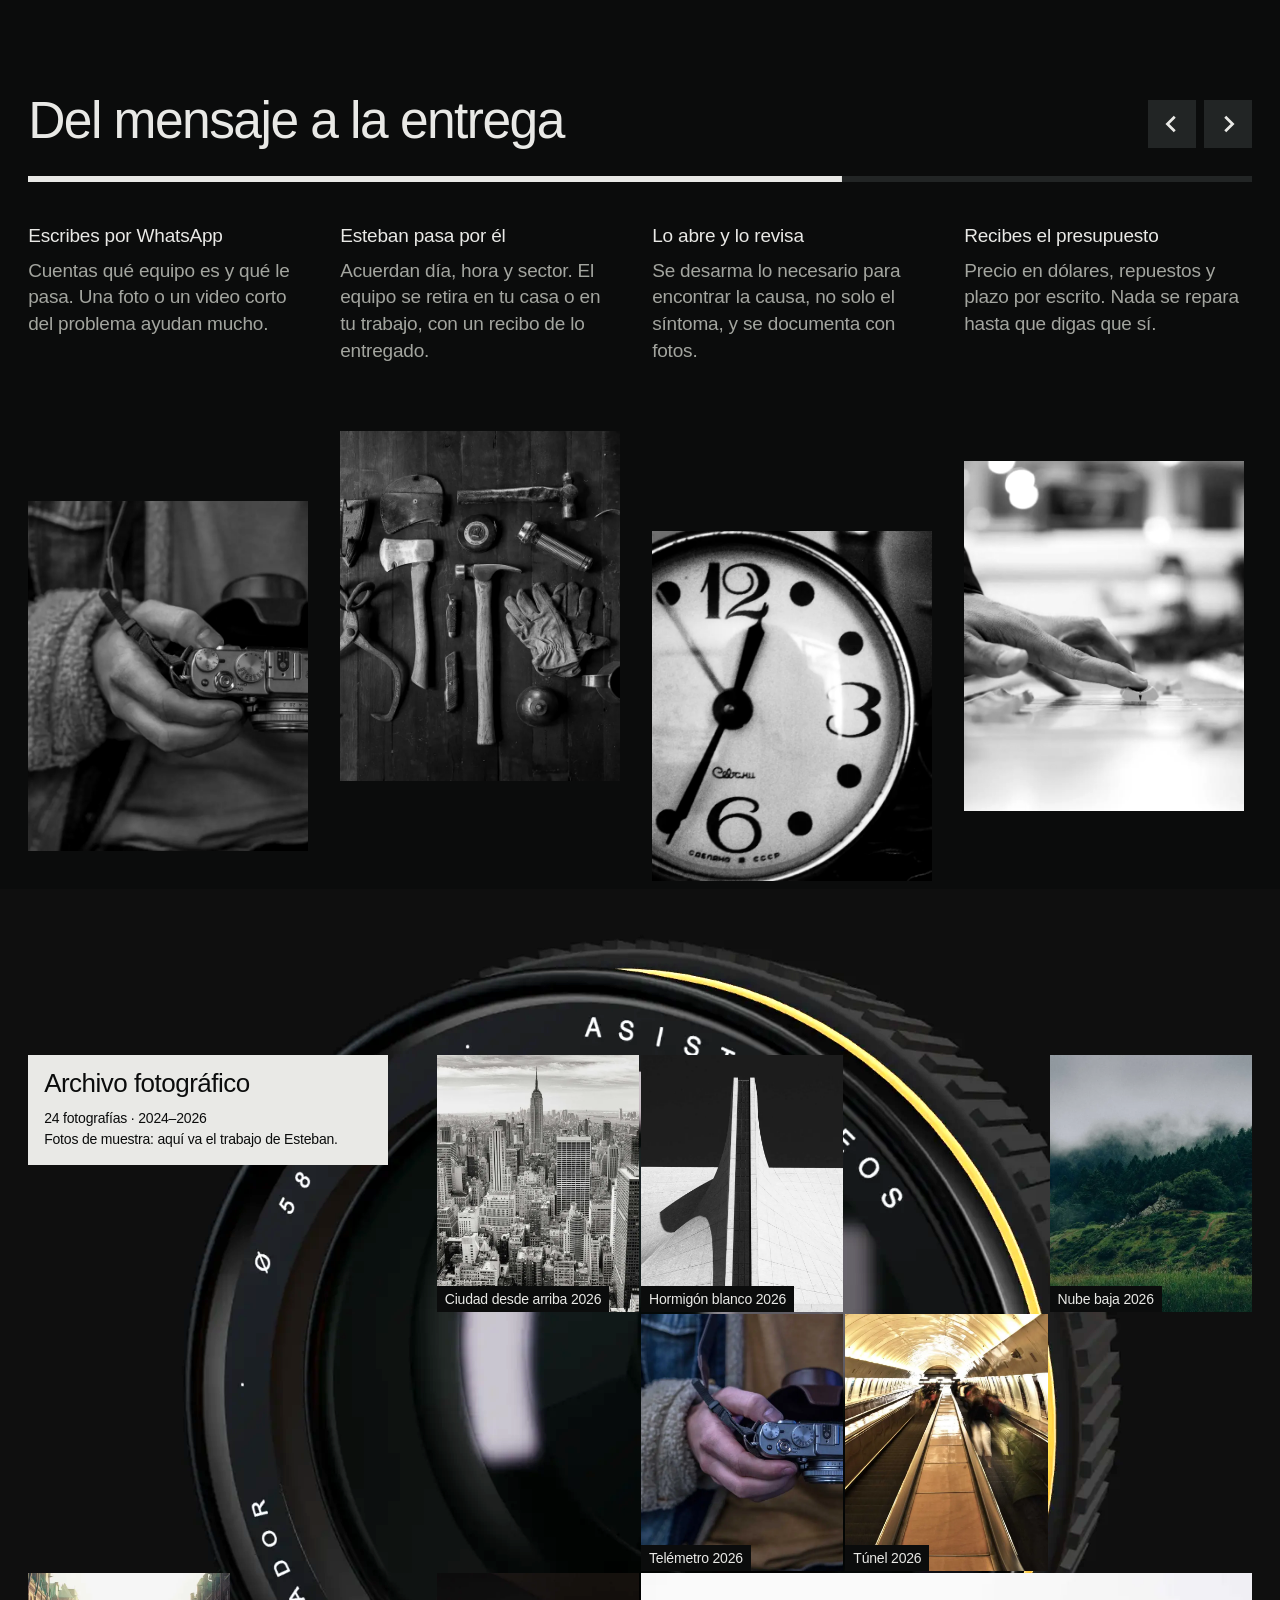
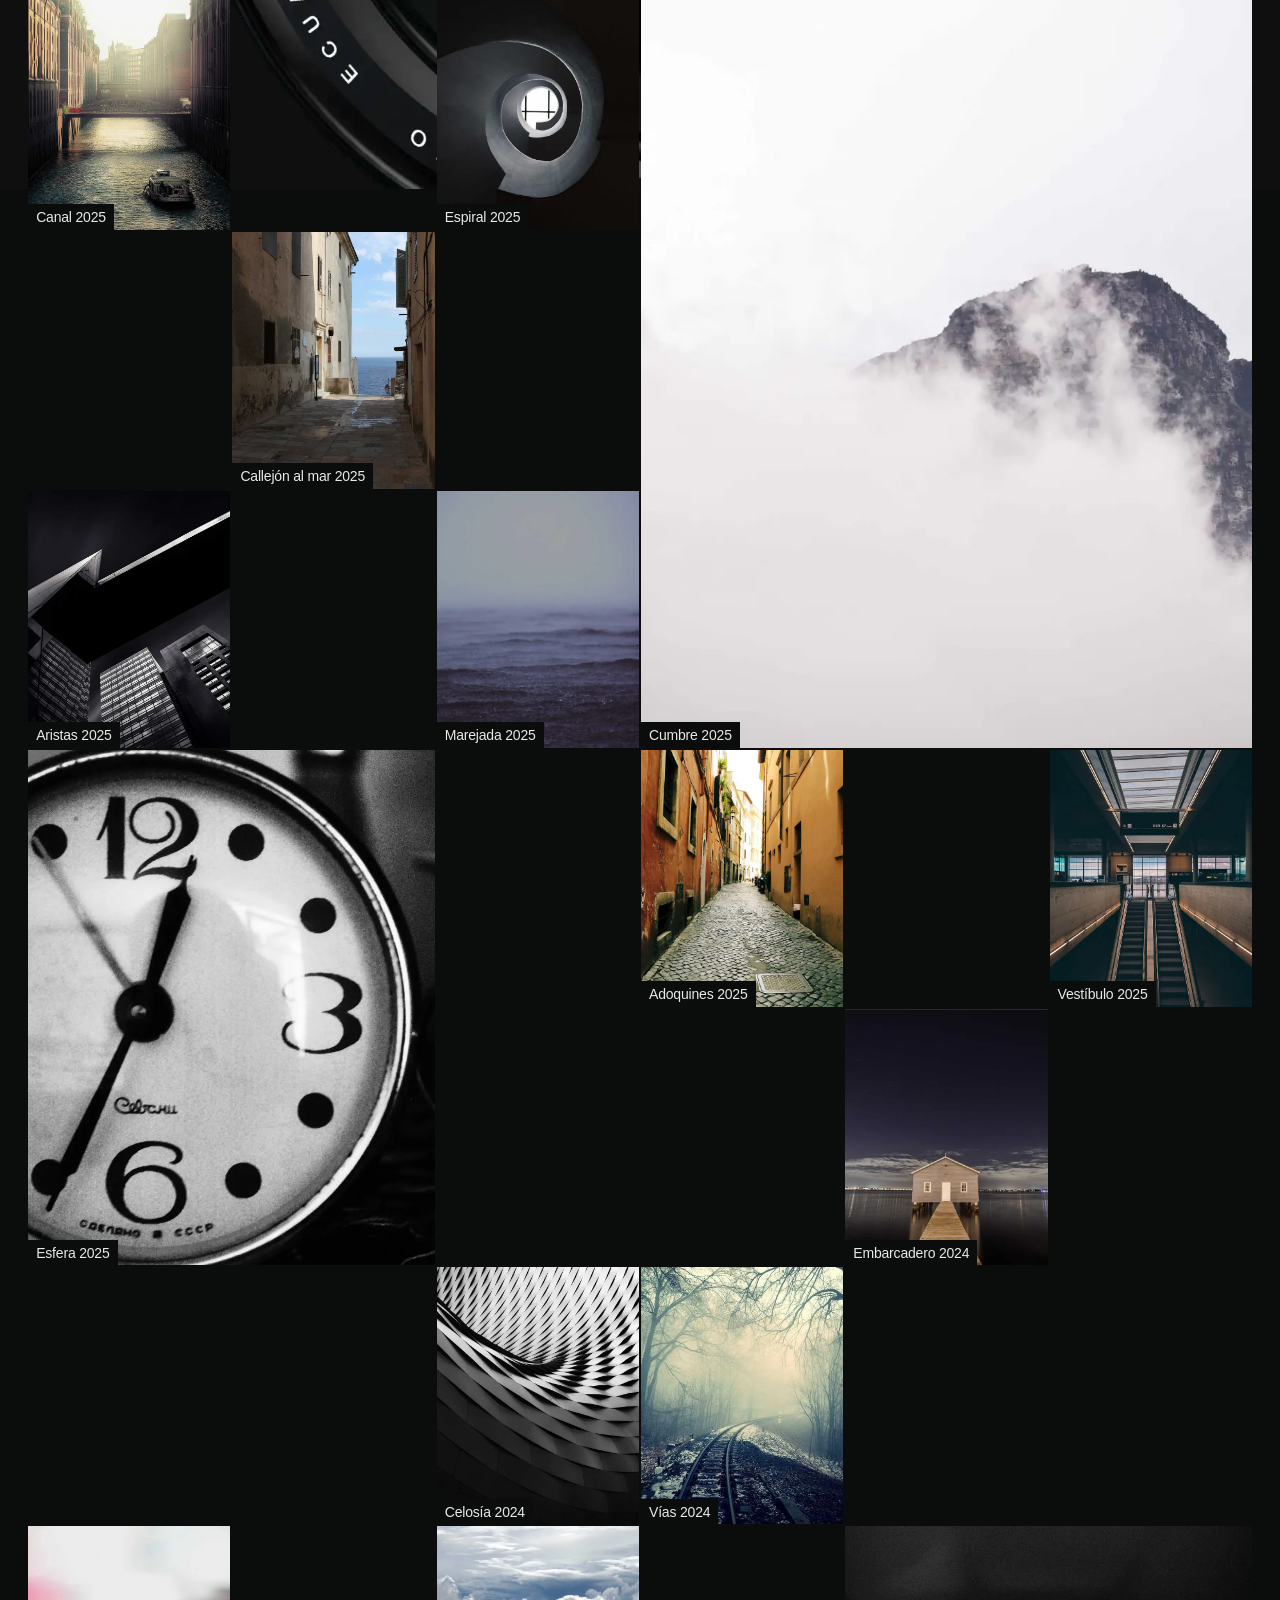
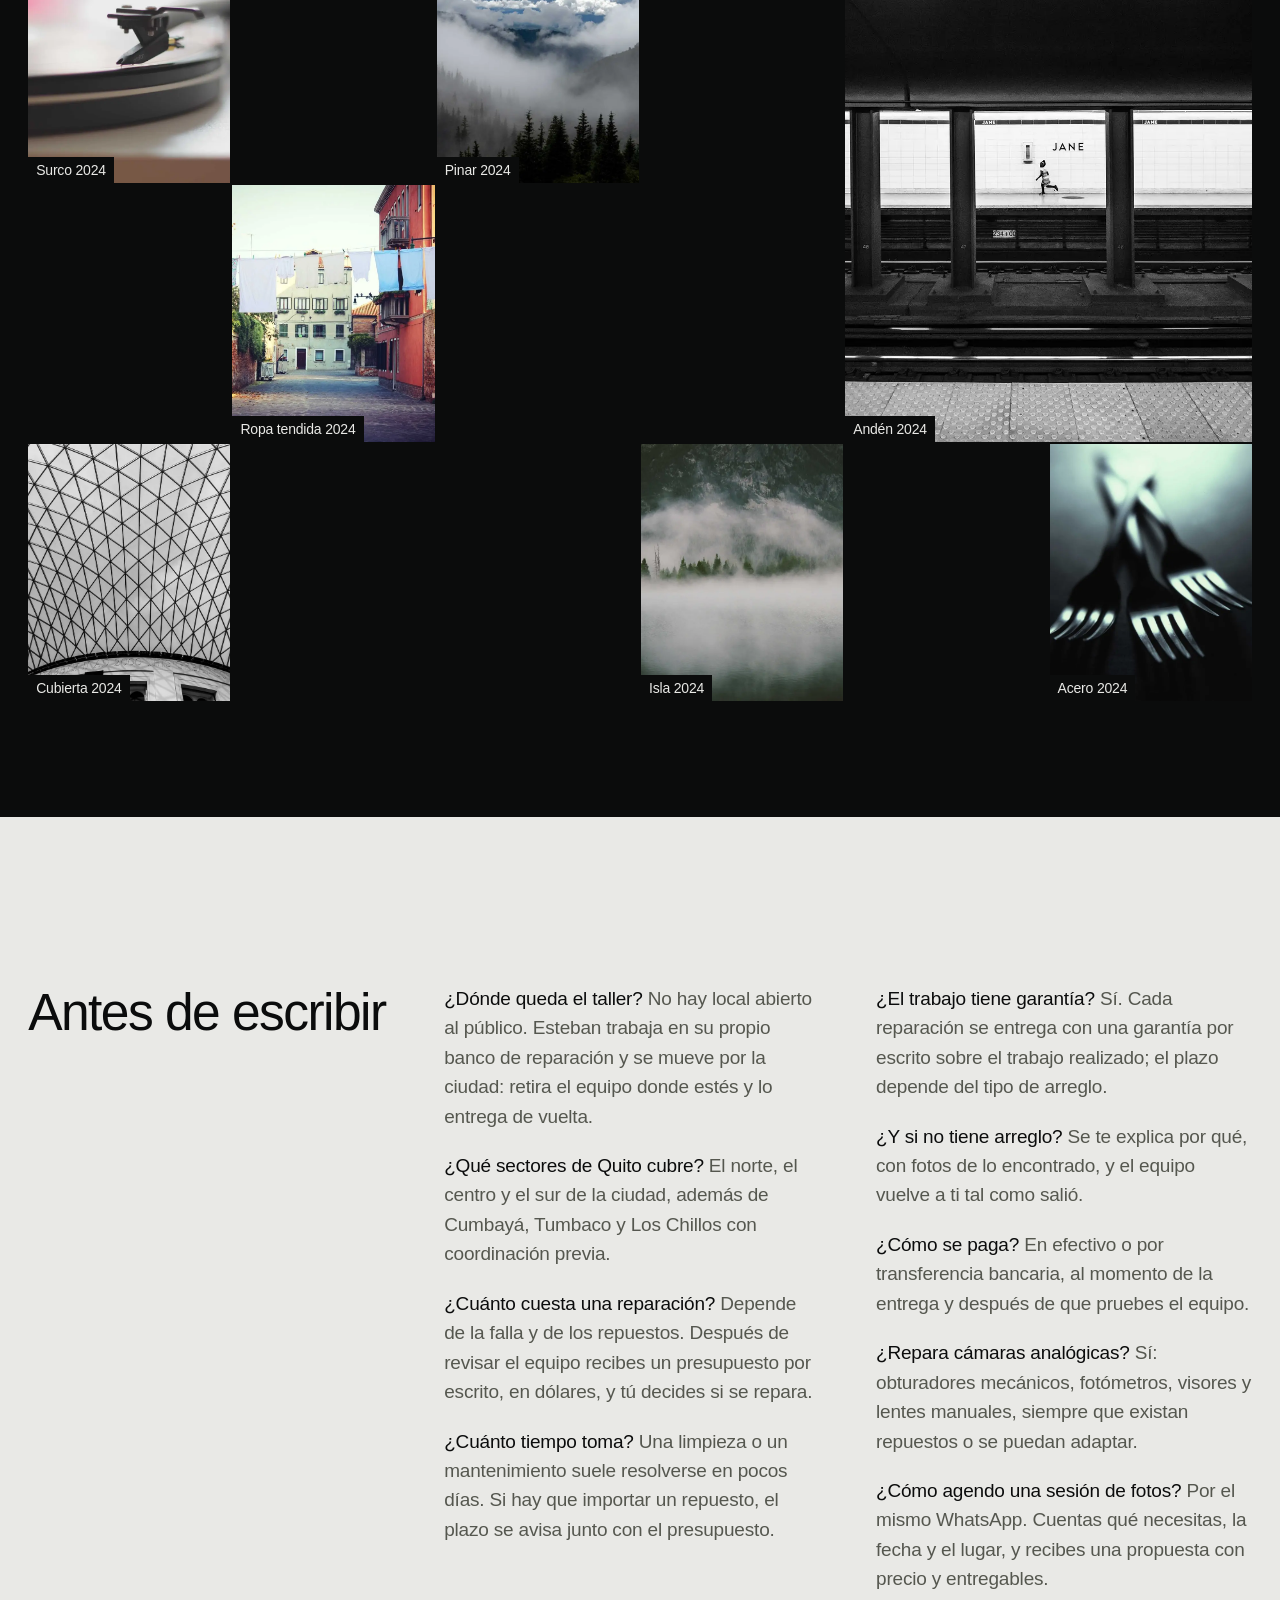
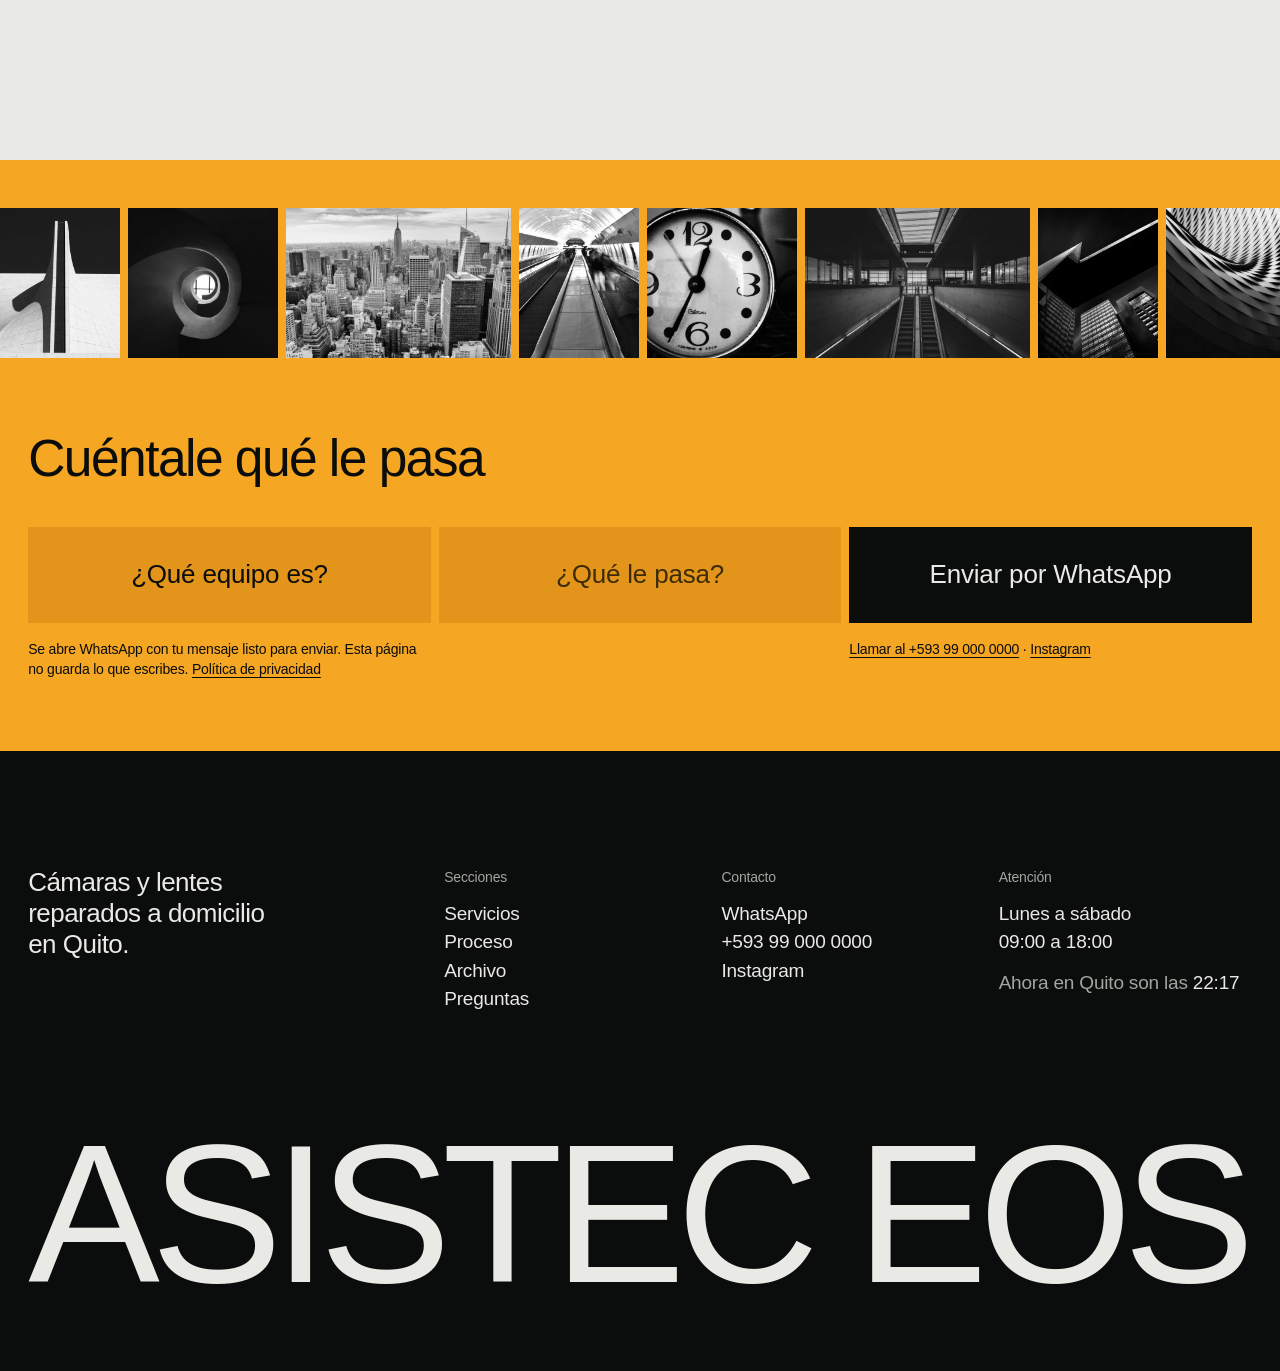
==== commit 901c3abb: "Revert "Deja la página solo para el taller: quita el archivo de fotos y añade Repuestos" This revert" ====
--- a/index.html
+++ b/index.html
@@ -5,7 +5,7 @@
 <meta name="viewport" content="width=device-width, initial-scale=1">
 <!-- TODO: dato real — confirmar nombre comercial, textos y dominio con Esteban antes de publicar -->
 <title>Asistec EOS · Reparación de cámaras y lentes a domicilio en Quito</title>
-<meta name="description" content="Esteban Negrete repara cámaras y lentes en Quito con retiro y entrega a domicilio. Limpieza de sensor, hongos, enfoque, obturador y repuestos.">
+<meta name="description" content="Esteban Negrete repara cámaras y lentes en Quito con retiro y entrega a domicilio. Limpieza de sensor, hongos, enfoque y obturador. También fotografía por encargo.">
 <meta name="theme-color" content="#0b0c0c">
 <!-- TODO: dato real — quitar noindex cuando los datos sean reales y el cliente apruebe -->
 <meta name="robots" content="noindex, nofollow">
@@ -13,7 +13,7 @@
 <meta property="og:type" content="website">
 <meta property="og:locale" content="es_EC">
 <meta property="og:title" content="Asistec EOS · Reparación de cámaras y lentes en Quito">
-<meta property="og:description" content="Retiro y entrega a domicilio. Cámaras, lentes y repuestos con Esteban Negrete.">
+<meta property="og:description" content="Retiro y entrega a domicilio. Cámaras, lentes y fotografía por encargo con Esteban Negrete.">
 <meta property="og:url" content="https://asistec-eos.vercel.app/">
 <meta property="og:image" content="https://asistec-eos.vercel.app/assets/og.png">
 <meta property="og:image:width" content="1200">
@@ -31,7 +31,7 @@
   "@context": "https://schema.org",
   "@type": "LocalBusiness",
   "name": "Asistec EOS",
-  "description": "Reparación y mantenimiento de cámaras y lentes a domicilio en Quito. Repuestos y accesorios por encargo.",
+  "description": "Reparación y mantenimiento de cámaras y lentes a domicilio en Quito, y fotografía por encargo.",
   "url": "https://asistec-eos.vercel.app/",
   "image": "https://asistec-eos.vercel.app/assets/og.png",
   "telephone": "+593990000000",
@@ -59,6 +59,7 @@
   <nav id="menu" class="menu" aria-label="Principal">
     <a href="#servicios">Servicios</a>
     <a href="#proceso">Proceso</a>
+    <a href="#archivo">Archivo</a>
     <a href="#preguntas">Preguntas</a>
     <a href="#contacto">Contacto</a>
   </nav>
@@ -74,10 +75,10 @@
     <canvas class="hero-canvas" data-lens aria-hidden="true"></canvas>
     <h1 class="wordmark" data-fit><span class="mask"><span>Asistec EOS</span></span></h1>
     <div class="hero-copy">
-      <p class="hero-line" data-stage-line>Esteban Negrete repara cámaras y lentes a domicilio en Quito, y consigue los repuestos que hagan falta.</p>
+      <p class="hero-line" data-stage-line>Esteban Negrete repara cámaras y lentes a domicilio en Quito. También fotografía por encargo.</p>
       <div class="hero-actions">
         <a class="btn" href="https://wa.me/593990000000?text=Hola%20Esteban%2C%20quiero%20consultar%20por%20una%20reparaci%C3%B3n." target="_blank" rel="noopener noreferrer">Escribir por WhatsApp</a>
-        <a class="link" href="#proceso">Ver cómo trabaja</a>
+        <a class="link" href="#archivo">Ver el archivo de fotos</a>
       </div>
     </div>
     <ul class="hero-parts" data-parts aria-label="Piezas del lente">
@@ -100,7 +101,7 @@
   </figure>
   <div class="about-body">
     <h2 class="h-mid reveal">Un taller sin mostrador</h2>
-    <p class="about-lead reveal">Asistec EOS es Esteban Negrete, su banco de trabajo y una ruta por Quito. Retira tu cámara o tu lente donde estés, lo abre, lo limpia, lo repara y te lo devuelve probado. Si hace falta una pieza, la consigue y te avisa el costo antes de pedirla.</p>
+    <p class="about-lead reveal">Asistec EOS es Esteban Negrete, su banco de trabajo y una ruta por Quito. Retira tu cámara o tu lente donde estés, lo abre, lo limpia, lo repara y te lo devuelve probado. Y como también sale a fotografiar, sabe lo que cuesta que el equipo falle en plena sesión.</p>
     <dl class="facts reveal">
       <div><dt>Con base en</dt><dd>Quito, Ecuador</dd></div>
       <div><dt>Modalidad</dt><dd>Retiro y entrega a domicilio</dd></div>
@@ -138,8 +139,8 @@
 
 <!-- ============ SERVICIOS ============ -->
 <section class="services sec light" id="servicios">
-  <h2 class="h-mid reveal">Cámaras, lentes y repuestos</h2>
-  <!-- TODO: dato real — confirmar lista de servicios y de repuestos con Esteban -->
+  <h2 class="h-mid reveal">Qué arregla, qué fotografía</h2>
+  <!-- TODO: dato real — confirmar lista de servicios con Esteban -->
   <div class="svc-grid">
     <div class="svc-col reveal">
       <div class="svc-pic"><img src="assets/img/g/04.webp" width="900" height="900" loading="lazy" alt="Manos sosteniendo una cámara telemétrica"></div>
@@ -170,18 +171,17 @@
       <p class="svc-sum">Óptica limpia, enfoque exacto y anillos que giran como deben.</p>
     </div>
     <div class="svc-col reveal">
-      <div class="svc-pic"><img src="assets/img/p/3.webp" width="640" height="800" loading="lazy" alt="Primer plano de un mecanismo de precisión con números"></div>
-      <h3>Repuestos</h3>
+      <div class="svc-pic"><img src="assets/img/g/01.webp" width="1200" height="800" loading="lazy" alt="Ciudad vista desde arriba en blanco y negro"></div>
+      <h3>Fotografía</h3>
       <ul>
-        <li><a href="https://wa.me/593990000000?text=Hola%20Esteban%2C%20busco%20una%20bater%C3%ADa%20o%20un%20cargador." target="_blank" rel="noopener noreferrer" data-desc="Baterías que ya no duran y cargadores perdidos: se busca el compatible con tu modelo.">Baterías y cargadores</a></li>
-        <li><a href="https://wa.me/593990000000?text=Hola%20Esteban%2C%20busco%20una%20tapa%20o%20un%20parasol." target="_blank" rel="noopener noreferrer" data-desc="Tapas de lente y de cuerpo, parasoles y tapas de zapata según el diámetro o la montura.">Tapas y parasoles</a></li>
-        <li><a href="https://wa.me/593990000000?text=Hola%20Esteban%2C%20necesito%20cambiar%20las%20gomas%20de%20mi%20equipo." target="_blank" rel="noopener noreferrer" data-desc="Gomas del agarre o de los anillos despegadas, pegajosas o dilatadas.">Gomas y empuñaduras</a></li>
-        <li><a href="https://wa.me/593990000000?text=Hola%20Esteban%2C%20busco%20una%20pantalla%20de%20repuesto." target="_blank" rel="noopener noreferrer" data-desc="Pantalla, cristal protector u ocular nuevos, instalados y probados.">Pantallas y oculares</a></li>
-        <li><a href="https://wa.me/593990000000?text=Hola%20Esteban%2C%20busco%20una%20montura%20de%20repuesto." target="_blank" rel="noopener noreferrer" data-desc="Bayonetas gastadas o rotas, contactos y tornillería de la montura.">Monturas y contactos</a></li>
-        <li><a href="https://wa.me/593990000000?text=Hola%20Esteban%2C%20busco%20una%20tapa%20o%20una%20compuerta%20de%20repuesto." target="_blank" rel="noopener noreferrer" data-desc="Tapas de batería y de tarjeta rotas, pestillos y bisagras.">Compuertas y pestillos</a></li>
-        <li><a href="https://wa.me/593990000000?text=Hola%20Esteban%2C%20busco%20un%20repuesto%20que%20no%20est%C3%A1%20en%20la%20lista." target="_blank" rel="noopener noreferrer" data-desc="Si la pieza no está en Quito se importa: el costo y el plazo se avisan antes de pedirla.">Piezas por encargo</a></li>
+        <li><a href="https://wa.me/593990000000?text=Hola%20Esteban%2C%20quiero%20una%20sesi%C3%B3n%20de%20retratos." target="_blank" rel="noopener noreferrer" data-desc="Sesiones individuales en exteriores o en tu espacio.">Retratos</a></li>
+        <li><a href="https://wa.me/593990000000?text=Hola%20Esteban%2C%20quiero%20fotos%20para%20un%20evento." target="_blank" rel="noopener noreferrer" data-desc="Cumpleaños, grados, bautizos y celebraciones en Quito y los valles.">Eventos sociales</a></li>
+        <li><a href="https://wa.me/593990000000?text=Hola%20Esteban%2C%20quiero%20fotos%20de%20producto." target="_blank" rel="noopener noreferrer" data-desc="Fotos limpias para catálogo, redes y tienda en línea de tu emprendimiento.">Producto</a></li>
+        <li><a href="https://wa.me/593990000000?text=Hola%20Esteban%2C%20quiero%20una%20sesi%C3%B3n%20familiar." target="_blank" rel="noopener noreferrer" data-desc="Una mañana en un parque o en casa, sin poses forzadas.">Sesiones familiares</a></li>
+        <li><a href="https://wa.me/593990000000?text=Hola%20Esteban%2C%20quiero%20fotos%20para%20mi%20negocio." target="_blank" rel="noopener noreferrer" data-desc="Equipo, local y proceso de trabajo para tu web y tus redes.">Negocios y equipos</a></li>
+        <li><a href="https://wa.me/593990000000?text=Hola%20Esteban%2C%20quiero%20fotos%20de%20un%20espacio." target="_blank" rel="noopener noreferrer" data-desc="Departamentos, locales y hospedajes fotografiados con luz natural.">Espacios</a></li>
       </ul>
-      <p class="svc-sum">La pieza que falta, buscada por modelo e instalada.</p>
+      <p class="svc-sum">La misma mano que calibra el lente, detrás del visor.</p>
     </div>
     <div class="svc-desc"><p class="svc-desc-h">Qué incluye</p><p data-svc-desc aria-live="polite">Pasa por un servicio para ver qué incluye. Al tocarlo se abre WhatsApp con el mensaje listo.</p></div>
   </div>
@@ -232,15 +232,40 @@
   </ol>
 </section>
 
-
-<!-- ============ DIAGNÓSTICO (banda con el lente) ============ -->
-<section class="band" id="diagnostico">
-  <img class="band-bg" src="assets/img/archive-bg.webp" width="1920" height="1200" loading="lazy" alt="">
-  <!-- TODO: dato real — confirmar con Esteban que el presupuesto va por escrito y sin compromiso -->
-  <div class="band-card reveal">
-    <h2>Primero el diagnóstico, después el arreglo</h2>
-    <p>Esteban abre el equipo, encuentra la causa y te manda el presupuesto por escrito. Nada se repara ni se pide hasta que digas que sí.</p>
-    <a href="https://wa.me/593990000000?text=Hola%20Esteban%2C%20quiero%20pedir%20una%20revisi%C3%B3n%20de%20mi%20equipo." target="_blank" rel="noopener noreferrer">Pedir una revisión</a>
+<!-- ============ ARCHIVO ============ -->
+<section class="archive" id="archivo">
+  <div class="archive-bg" aria-hidden="true"><img src="assets/img/archive-bg.webp" width="1920" height="1200" loading="lazy" alt=""></div>
+  <div class="archive-card">
+    <h2>Archivo fotográfico</h2>
+    <p>24 fotografías · 2024–2026</p>
+    <!-- TODO: dato real — reemplazar las 24 fotos de muestra por el trabajo de Esteban -->
+    <p class="archive-note">Fotos de muestra: aquí va el trabajo de Esteban.</p>
+  </div>
+  <div class="tiles" data-tiles>
+    <a class="tile" href="assets/img/g/01.webp" data-title="Ciudad desde arriba" data-year="2026"><img src="assets/img/g/01.webp" width="1200" height="800" loading="lazy" alt="Ciudad vista desde arriba en blanco y negro"><span>Ciudad desde arriba 2026</span></a>
+    <a class="tile" href="assets/img/g/02.webp" data-title="Hormigón blanco" data-year="2026"><img src="assets/img/g/02.webp" width="800" height="1000" loading="lazy" alt="Edificio blanco de hormigón contra un cielo negro"><span>Hormigón blanco 2026</span></a>
+    <a class="tile" href="assets/img/g/03.webp" data-title="Nube baja" data-year="2026"><img src="assets/img/g/03.webp" width="1200" height="800" loading="lazy" alt="Nubes bajas sobre colinas cubiertas de bosque"><span>Nube baja 2026</span></a>
+    <a class="tile" href="assets/img/g/04.webp" data-title="Telémetro" data-year="2026"><img src="assets/img/g/04.webp" width="900" height="900" loading="lazy" alt="Manos sosteniendo una cámara telemétrica"><span>Telémetro 2026</span></a>
+    <a class="tile" href="assets/img/g/05.webp" data-title="Túnel" data-year="2026"><img src="assets/img/g/05.webp" width="800" height="1000" loading="lazy" alt="Túnel de escaleras mecánicas con luz ámbar"><span>Túnel 2026</span></a>
+    <a class="tile" href="assets/img/g/06.webp" data-title="Canal" data-year="2025"><img src="assets/img/g/06.webp" width="1200" height="800" loading="lazy" alt="Bote en un canal entre bodegas de ladrillo"><span>Canal 2025</span></a>
+    <a class="tile" href="assets/img/g/07.webp" data-title="Espiral" data-year="2025"><img src="assets/img/g/07.webp" width="900" height="900" loading="lazy" alt="Curvas de hormigón en espiral en blanco y negro"><span>Espiral 2025</span></a>
+    <a class="tile" href="assets/img/g/08.webp" data-title="Cumbre" data-year="2025"><img src="assets/img/g/08.webp" width="1400" height="1100" loading="lazy" alt="Cumbre rocosa que asoma entre nubes blancas"><span>Cumbre 2025</span></a>
+    <a class="tile" href="assets/img/g/09.webp" data-title="Callejón al mar" data-year="2025"><img src="assets/img/g/09.webp" width="800" height="1000" loading="lazy" alt="Callejón de piedra que termina en el mar"><span>Callejón al mar 2025</span></a>
+    <a class="tile" href="assets/img/g/10.webp" data-title="Aristas" data-year="2025"><img src="assets/img/g/10.webp" width="800" height="1000" loading="lazy" alt="Rascacielos oscuro con los bordes iluminados"><span>Aristas 2025</span></a>
+    <a class="tile" href="assets/img/g/11.webp" data-title="Marejada" data-year="2025"><img src="assets/img/g/11.webp" width="1200" height="800" loading="lazy" alt="Mar oscuro y picado bajo la niebla"><span>Marejada 2025</span></a>
+    <a class="tile" href="assets/img/g/12.webp" data-title="Esfera" data-year="2025"><img src="assets/img/g/12.webp" width="1000" height="1000" loading="lazy" alt="Esfera de un reloj analógico en blanco y negro"><span>Esfera 2025</span></a>
+    <a class="tile" href="assets/img/g/13.webp" data-title="Adoquines" data-year="2025"><img src="assets/img/g/13.webp" width="1200" height="800" loading="lazy" alt="Callejón adoquinado entre paredes ocres"><span>Adoquines 2025</span></a>
+    <a class="tile" href="assets/img/g/14.webp" data-title="Vestíbulo" data-year="2025"><img src="assets/img/g/14.webp" width="1200" height="800" loading="lazy" alt="Vestíbulo simétrico con escaleras mecánicas"><span>Vestíbulo 2025</span></a>
+    <a class="tile" href="assets/img/g/15.webp" data-title="Embarcadero" data-year="2024"><img src="assets/img/g/15.webp" width="1200" height="800" loading="lazy" alt="Caseta al final de un muelle de noche"><span>Embarcadero 2024</span></a>
+    <a class="tile" href="assets/img/g/16.webp" data-title="Celosía" data-year="2024"><img src="assets/img/g/16.webp" width="900" height="900" loading="lazy" alt="Fachada curva de celosía en blanco y negro"><span>Celosía 2024</span></a>
+    <a class="tile" href="assets/img/g/17.webp" data-title="Vías" data-year="2024"><img src="assets/img/g/17.webp" width="800" height="1000" loading="lazy" alt="Vías de tren que se pierden en un bosque con niebla"><span>Vías 2024</span></a>
+    <a class="tile" href="assets/img/g/18.webp" data-title="Andén" data-year="2024"><img src="assets/img/g/18.webp" width="1200" height="1000" loading="lazy" alt="Andén oscuro con una fila de ventanas iluminadas"><span>Andén 2024</span></a>
+    <a class="tile" href="assets/img/g/19.webp" data-title="Surco" data-year="2024"><img src="assets/img/g/19.webp" width="900" height="900" loading="lazy" alt="Brazo de tocadiscos sobre un vinilo"><span>Surco 2024</span></a>
+    <a class="tile" href="assets/img/g/20.webp" data-title="Pinar" data-year="2024"><img src="assets/img/g/20.webp" width="1200" height="800" loading="lazy" alt="Niebla sobre montañas cubiertas de pinos"><span>Pinar 2024</span></a>
+    <a class="tile" href="assets/img/g/21.webp" data-title="Ropa tendida" data-year="2024"><img src="assets/img/g/21.webp" width="800" height="1000" loading="lazy" alt="Calle angosta de casas de colores con ropa tendida"><span>Ropa tendida 2024</span></a>
+    <a class="tile" href="assets/img/g/22.webp" data-title="Cubierta" data-year="2024"><img src="assets/img/g/22.webp" width="1200" height="800" loading="lazy" alt="Cubierta curva de vidrio y acero en blanco y negro"><span>Cubierta 2024</span></a>
+    <a class="tile" href="assets/img/g/23.webp" data-title="Isla" data-year="2024"><img src="assets/img/g/23.webp" width="1200" height="800" loading="lazy" alt="Isla pequeña envuelta en niebla sobre un lago oscuro"><span>Isla 2024</span></a>
+    <a class="tile" href="assets/img/g/24.webp" data-title="Acero" data-year="2024"><img src="assets/img/g/24.webp" width="900" height="900" loading="lazy" alt="Primer plano de las puntas de un tenedor de metal"><span>Acero 2024</span></a>
   </div>
 </section>
 
@@ -257,7 +282,7 @@
     <p><strong>¿Y si no tiene arreglo?</strong> Se te explica por qué, con fotos de lo encontrado, y el equipo vuelve a ti tal como salió.</p>
     <p><strong>¿Cómo se paga?</strong> En efectivo o por transferencia bancaria, al momento de la entrega y después de que pruebes el equipo.</p>
     <p><strong>¿Repara cámaras analógicas?</strong> Sí: obturadores mecánicos, fotómetros, visores y lentes manuales, siempre que existan repuestos o se puedan adaptar.</p>
-    <p><strong>¿Consigue repuestos?</strong> Sí. Si la pieza no está en Quito se importa, y el costo y el plazo se avisan en el presupuesto antes de pedirla.</p>
+    <p><strong>¿Cómo agendo una sesión de fotos?</strong> Por el mismo WhatsApp. Cuentas qué necesitas, la fecha y el lugar, y recibes una propuesta con precio y entregables.</p>
   </div>
 </section>
 
@@ -265,30 +290,18 @@
 <section class="contact" id="contacto">
   <div class="strip" aria-hidden="true">
     <div class="strip-track">
-      <img src="assets/img/p/3.webp" width="640" height="800" loading="lazy" alt="">
-      <img src="assets/img/p/1.webp" width="640" height="800" loading="lazy" alt="">
-      <img src="assets/img/p/5.webp" width="640" height="800" loading="lazy" alt="">
-      <img src="assets/img/p/2.webp" width="640" height="800" loading="lazy" alt="">
-      <img src="assets/img/p/6.webp" width="640" height="800" loading="lazy" alt="">
-      <img src="assets/img/p/4.webp" width="640" height="800" loading="lazy" alt="">
-      <img src="assets/img/p/3.webp" width="640" height="800" loading="lazy" alt="">
-      <img src="assets/img/p/1.webp" width="640" height="800" loading="lazy" alt="">
-      <img src="assets/img/p/5.webp" width="640" height="800" loading="lazy" alt="">
-      <img src="assets/img/p/2.webp" width="640" height="800" loading="lazy" alt="">
-      <img src="assets/img/p/6.webp" width="640" height="800" loading="lazy" alt="">
-      <img src="assets/img/p/4.webp" width="640" height="800" loading="lazy" alt="">
-      <img src="assets/img/p/3.webp" width="640" height="800" loading="lazy" alt="">
-      <img src="assets/img/p/1.webp" width="640" height="800" loading="lazy" alt="">
-      <img src="assets/img/p/5.webp" width="640" height="800" loading="lazy" alt="">
-      <img src="assets/img/p/2.webp" width="640" height="800" loading="lazy" alt="">
-      <img src="assets/img/p/6.webp" width="640" height="800" loading="lazy" alt="">
-      <img src="assets/img/p/4.webp" width="640" height="800" loading="lazy" alt="">
-      <img src="assets/img/p/3.webp" width="640" height="800" loading="lazy" alt="">
-      <img src="assets/img/p/1.webp" width="640" height="800" loading="lazy" alt="">
-      <img src="assets/img/p/5.webp" width="640" height="800" loading="lazy" alt="">
-      <img src="assets/img/p/2.webp" width="640" height="800" loading="lazy" alt="">
-      <img src="assets/img/p/6.webp" width="640" height="800" loading="lazy" alt="">
-      <img src="assets/img/p/4.webp" width="640" height="800" loading="lazy" alt="">
+      <img src="assets/img/g/02.webp" width="800" height="1000" loading="lazy" alt="">
+      <img src="assets/img/g/07.webp" width="900" height="900" loading="lazy" alt="">
+      <img src="assets/img/g/01.webp" width="1200" height="800" loading="lazy" alt="">
+      <img src="assets/img/g/05.webp" width="800" height="1000" loading="lazy" alt="">
+      <img src="assets/img/g/12.webp" width="1000" height="1000" loading="lazy" alt="">
+      <img src="assets/img/g/14.webp" width="1200" height="800" loading="lazy" alt="">
+      <img src="assets/img/g/10.webp" width="800" height="1000" loading="lazy" alt="">
+      <img src="assets/img/g/16.webp" width="900" height="900" loading="lazy" alt="">
+      <img src="assets/img/g/18.webp" width="1200" height="1000" loading="lazy" alt="">
+      <img src="assets/img/g/17.webp" width="800" height="1000" loading="lazy" alt="">
+      <img src="assets/img/g/19.webp" width="900" height="900" loading="lazy" alt="">
+      <img src="assets/img/g/22.webp" width="1200" height="800" loading="lazy" alt="">
     </div>
   </div>
   <h2 class="contact-h reveal">Cuéntale qué le pasa</h2>
@@ -300,7 +313,7 @@
         <option>Cámara</option>
         <option>Lente</option>
         <option>Flash u otro accesorio</option>
-        <option>Busco un repuesto</option>
+        <option>Quiero una sesión de fotos</option>
       </select>
     </label>
     <label class="cell">
@@ -328,8 +341,8 @@
       <p class="f-h">Secciones</p>
       <a href="#servicios">Servicios</a>
       <a href="#proceso">Proceso</a>
+      <a href="#archivo">Archivo</a>
       <a href="#preguntas">Preguntas</a>
-      <a href="#contacto">Contacto</a>
     </nav>
     <!-- TODO: dato real — teléfono e Instagram -->
     <div class="f-col">
@@ -354,6 +367,13 @@
   </div>
 </footer>
 
+<dialog class="box" data-box aria-label="Fotografía ampliada">
+  <img data-box-img alt="" width="1200" height="800">
+  <p class="box-cap"><span data-box-title></span> <span data-box-count></span></p>
+  <button type="button" class="box-prev" data-box-prev aria-label="Fotografía anterior"><svg viewBox="0 0 24 24" aria-hidden="true"><path d="M15 4 7 12l8 8" fill="none" stroke="currentColor" stroke-width="3"/></svg></button>
+  <button type="button" class="box-next" data-box-next aria-label="Fotografía siguiente"><svg viewBox="0 0 24 24" aria-hidden="true"><path d="m9 4 8 8-8 8" fill="none" stroke="currentColor" stroke-width="3"/></svg></button>
+  <button type="button" class="box-close" data-box-close>Cerrar</button>
+</dialog>
 
 </body>
 </html>
--- a/css/styles.css
+++ b/css/styles.css
@@ -169,17 +169,7 @@
 .m1 img { margin-top: 110px; } .m2 img { margin-top: 40px; } .m3 img { margin-top: 140px; }
 .m4 img { margin-top: 70px; } .m5 img { margin-top: 120px; } .m6 img { margin-top: 30px; }
 
-/* ---------- Banda del diagnóstico: primer plano del lente con una tarjeta ---------- */
-.band { position: relative; display: grid; align-items: end; min-height: min(86svh, 900px); margin-top: var(--gap-sec); padding: var(--m); overflow: hidden; }
-.band-bg { position: absolute; inset: 0; width: 100%; height: 100%; object-fit: cover; filter: brightness(1.25); }
-.band-card { position: relative; width: min(520px, 100%); background: var(--ink); color: var(--bg); padding: 22px 24px 26px; }
-.band-card h2 { font-size: var(--head); font-weight: 400; line-height: 1.08; letter-spacing: -0.03em; }
-.band-card p { margin-top: 16px; max-width: 40ch; }
-.band-card a { display: inline-block; margin-top: 22px; font-weight: 500; text-decoration: underline; text-decoration-thickness: 2px; text-underline-offset: 5px; }
-.band-card a:hover { text-decoration-color: var(--accent-2); }
-.band-card :focus-visible { outline-color: var(--bg); }
-
-/* ---------- Archivo (sin uso en la página del taller; queda para la página de fotografía) ---------- */
+/* ---------- Archivo ---------- */
 .archive { display: grid; padding: 0 var(--m); }
 /* Fondo fijo: primer plano del lente, visible en los huecos del mosaico */
 .archive-bg { position: sticky; top: 0; z-index: 0; align-self: start; height: 100svh; margin: 0 calc(var(--m) * -1); overflow: hidden; pointer-events: none; }
@@ -371,9 +361,6 @@
   .m1 img { margin-top: 56px; } .m2 img { margin-top: 32px; } .m3 img { margin-top: 64px; }
   .m4 img { margin-top: 40px; } .m5 img { margin-top: 60px; } .m6 img { margin-top: 32px; }
 
-  .band { min-height: 72svh; }
-  .band-card { padding: 18px 18px 22px; }
-
   .archive { display: block; }
   .archive-bg { margin-bottom: -100svh; }
   .archive-card { position: relative; top: auto; width: auto; margin-bottom: 2px; }
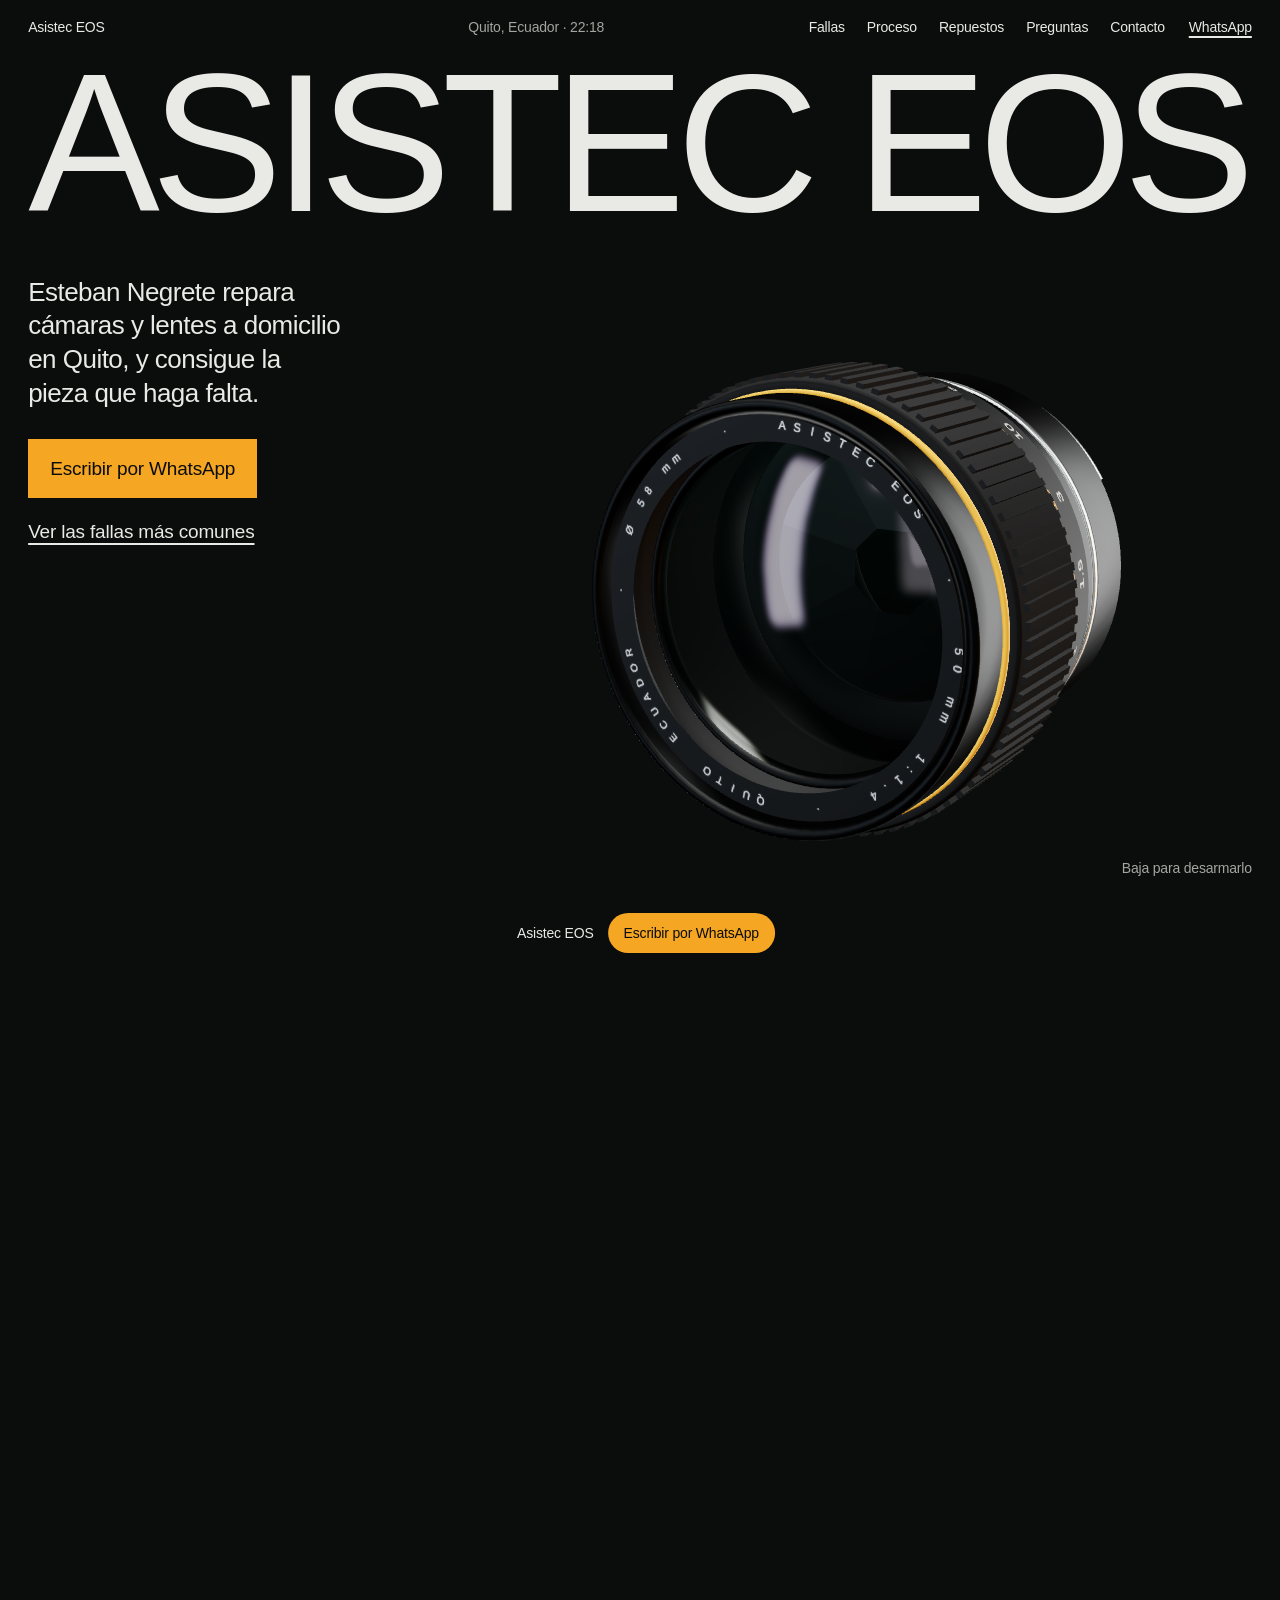
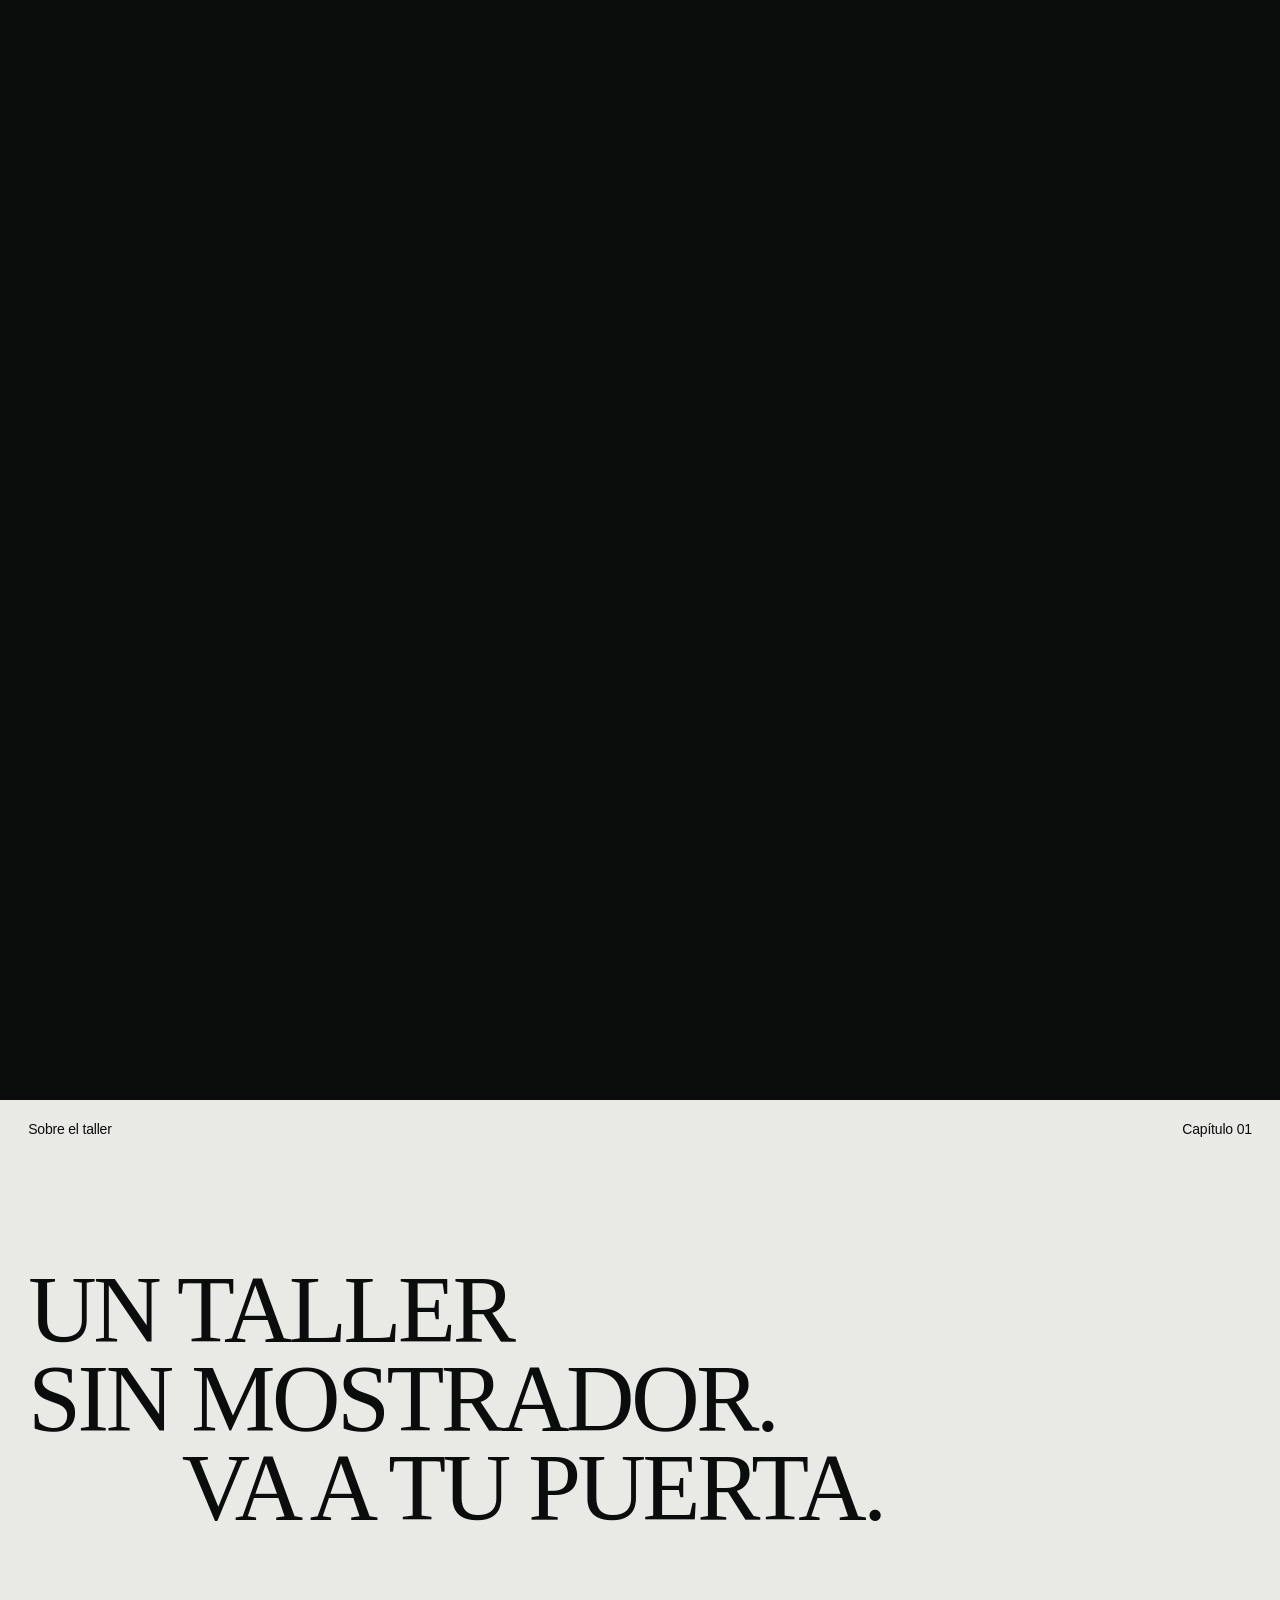
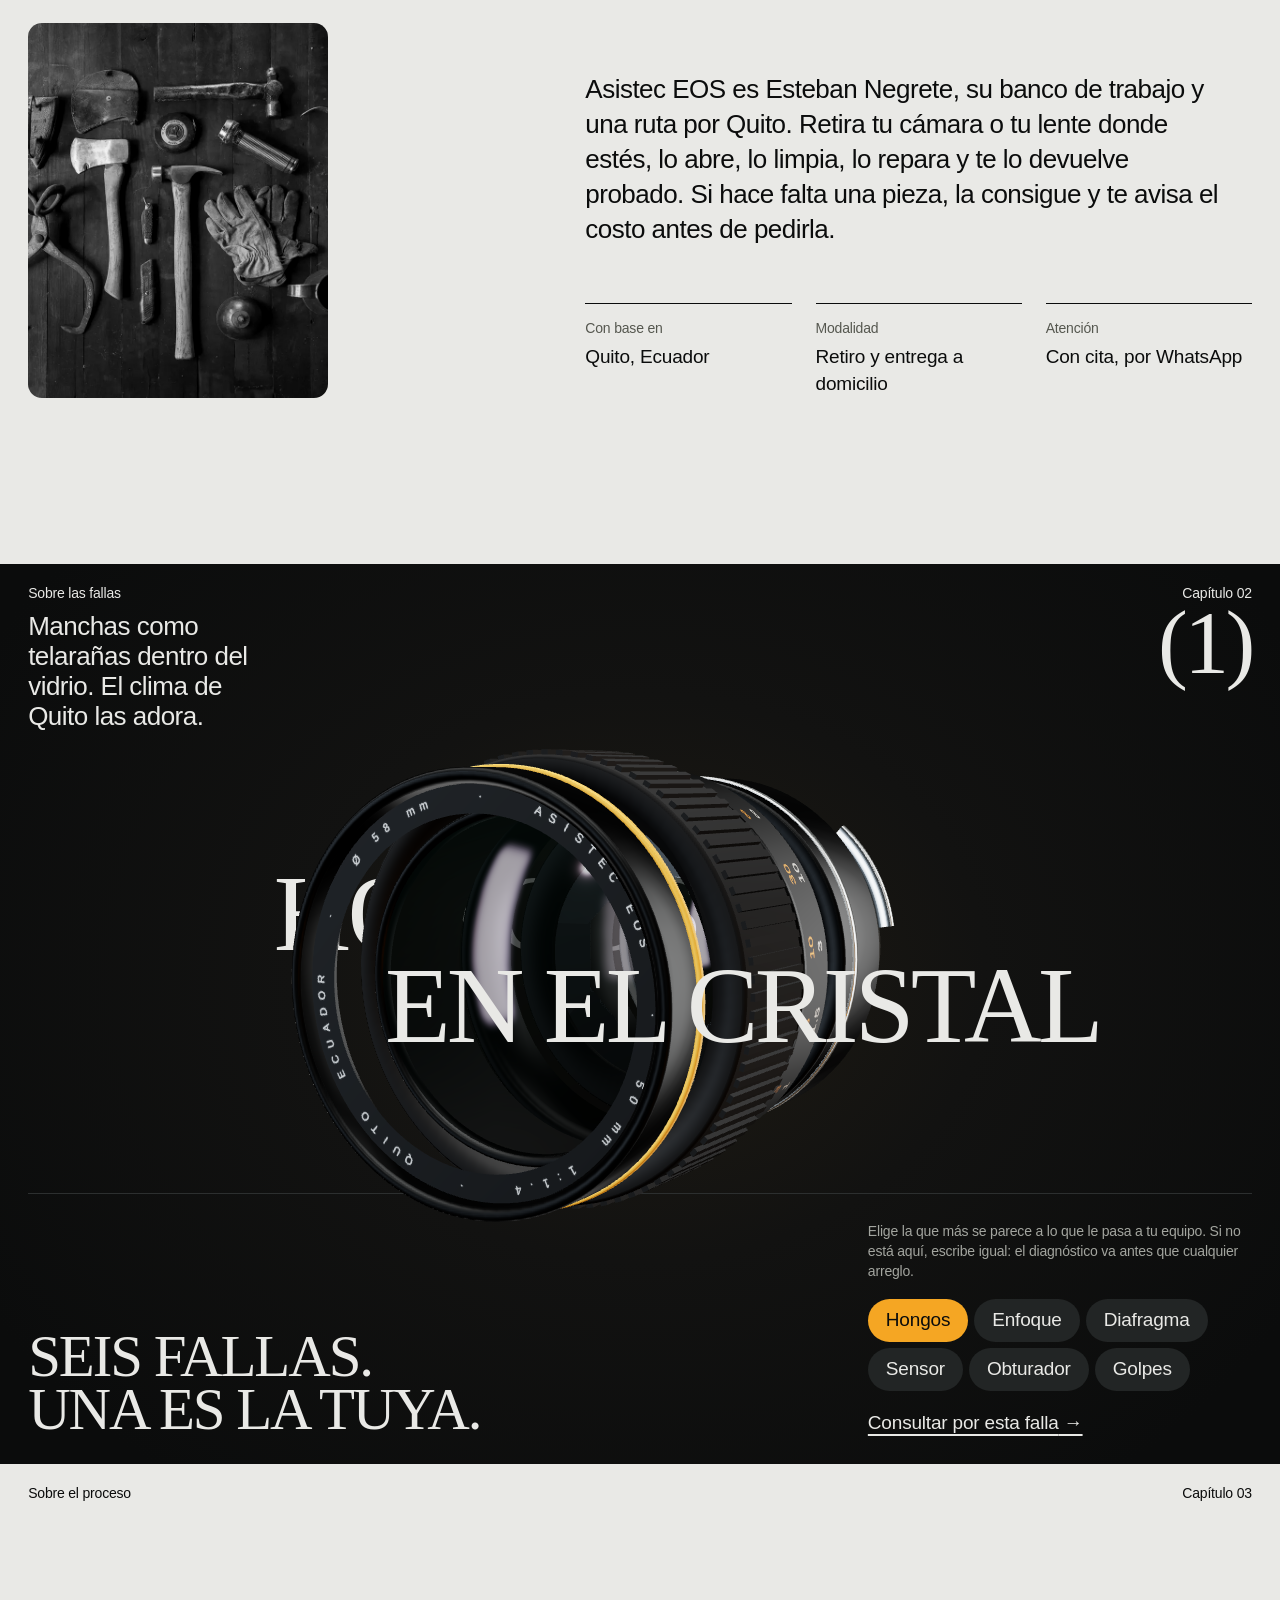
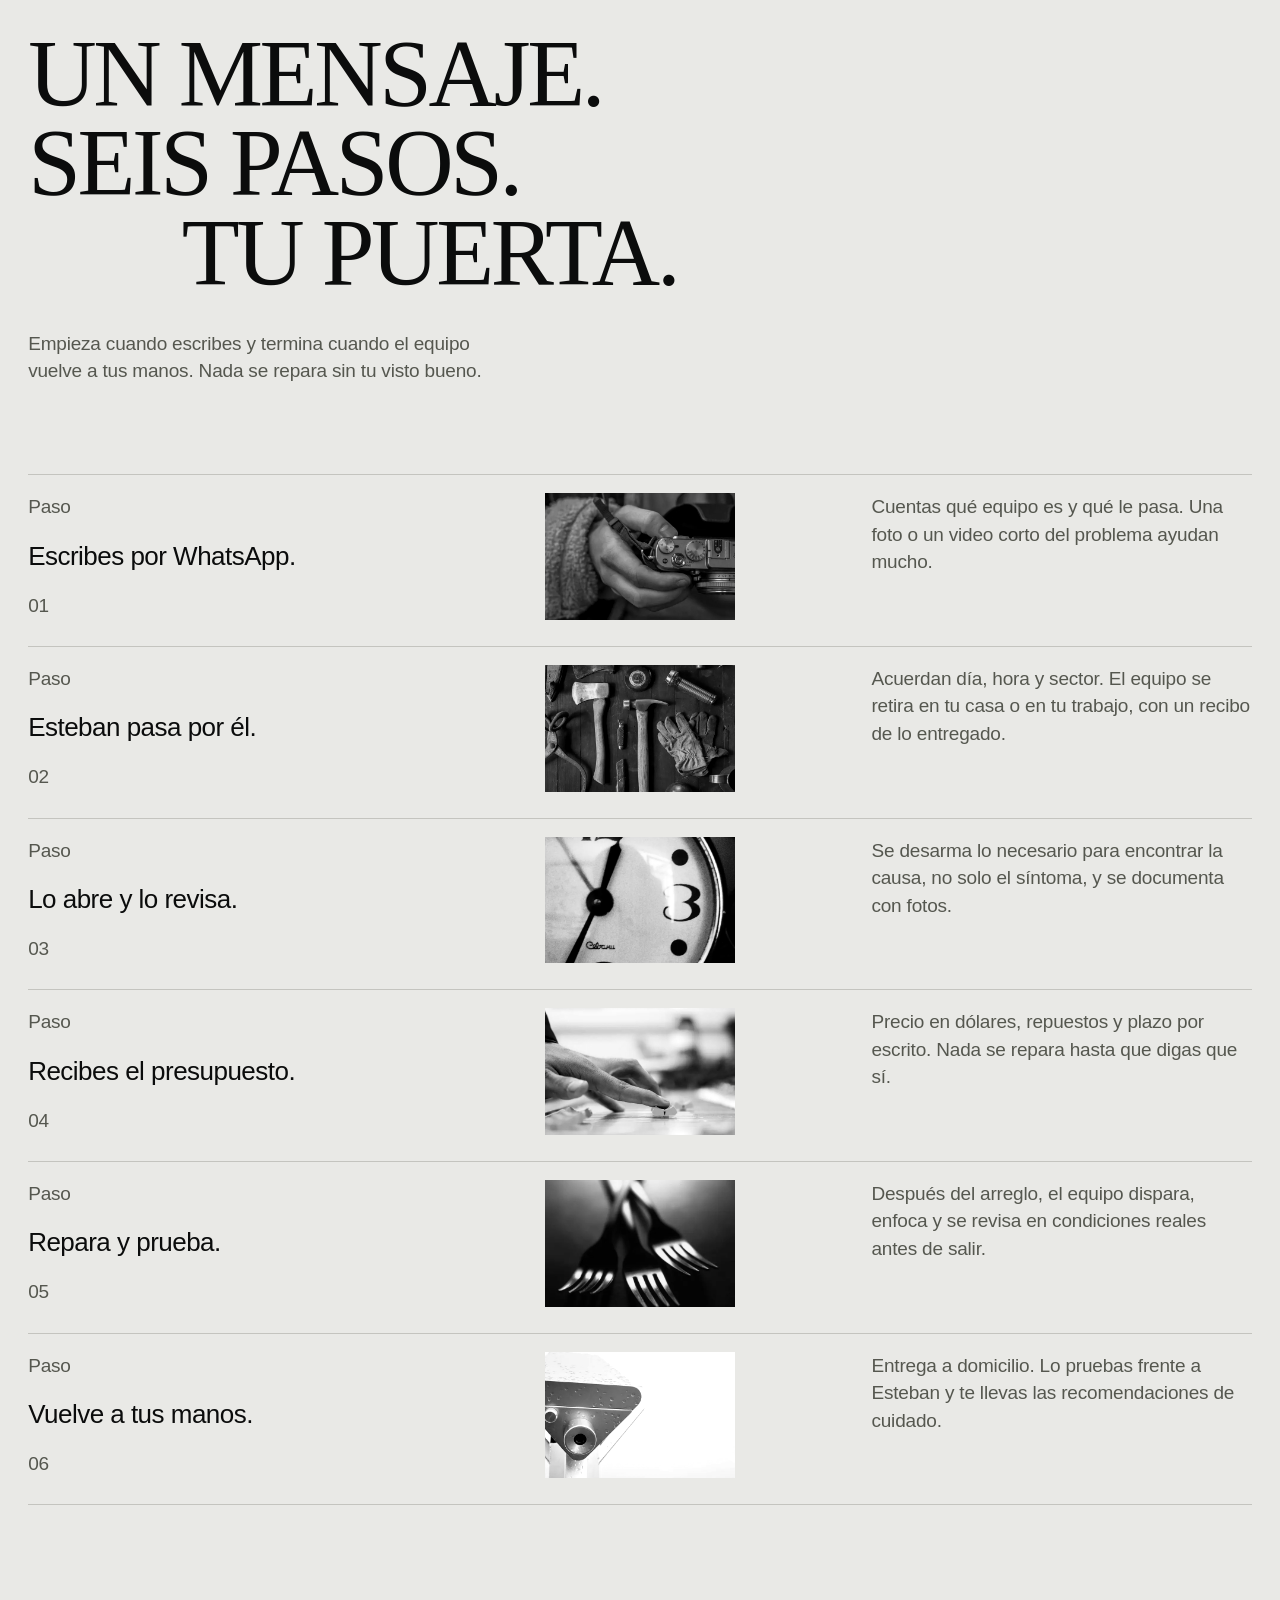
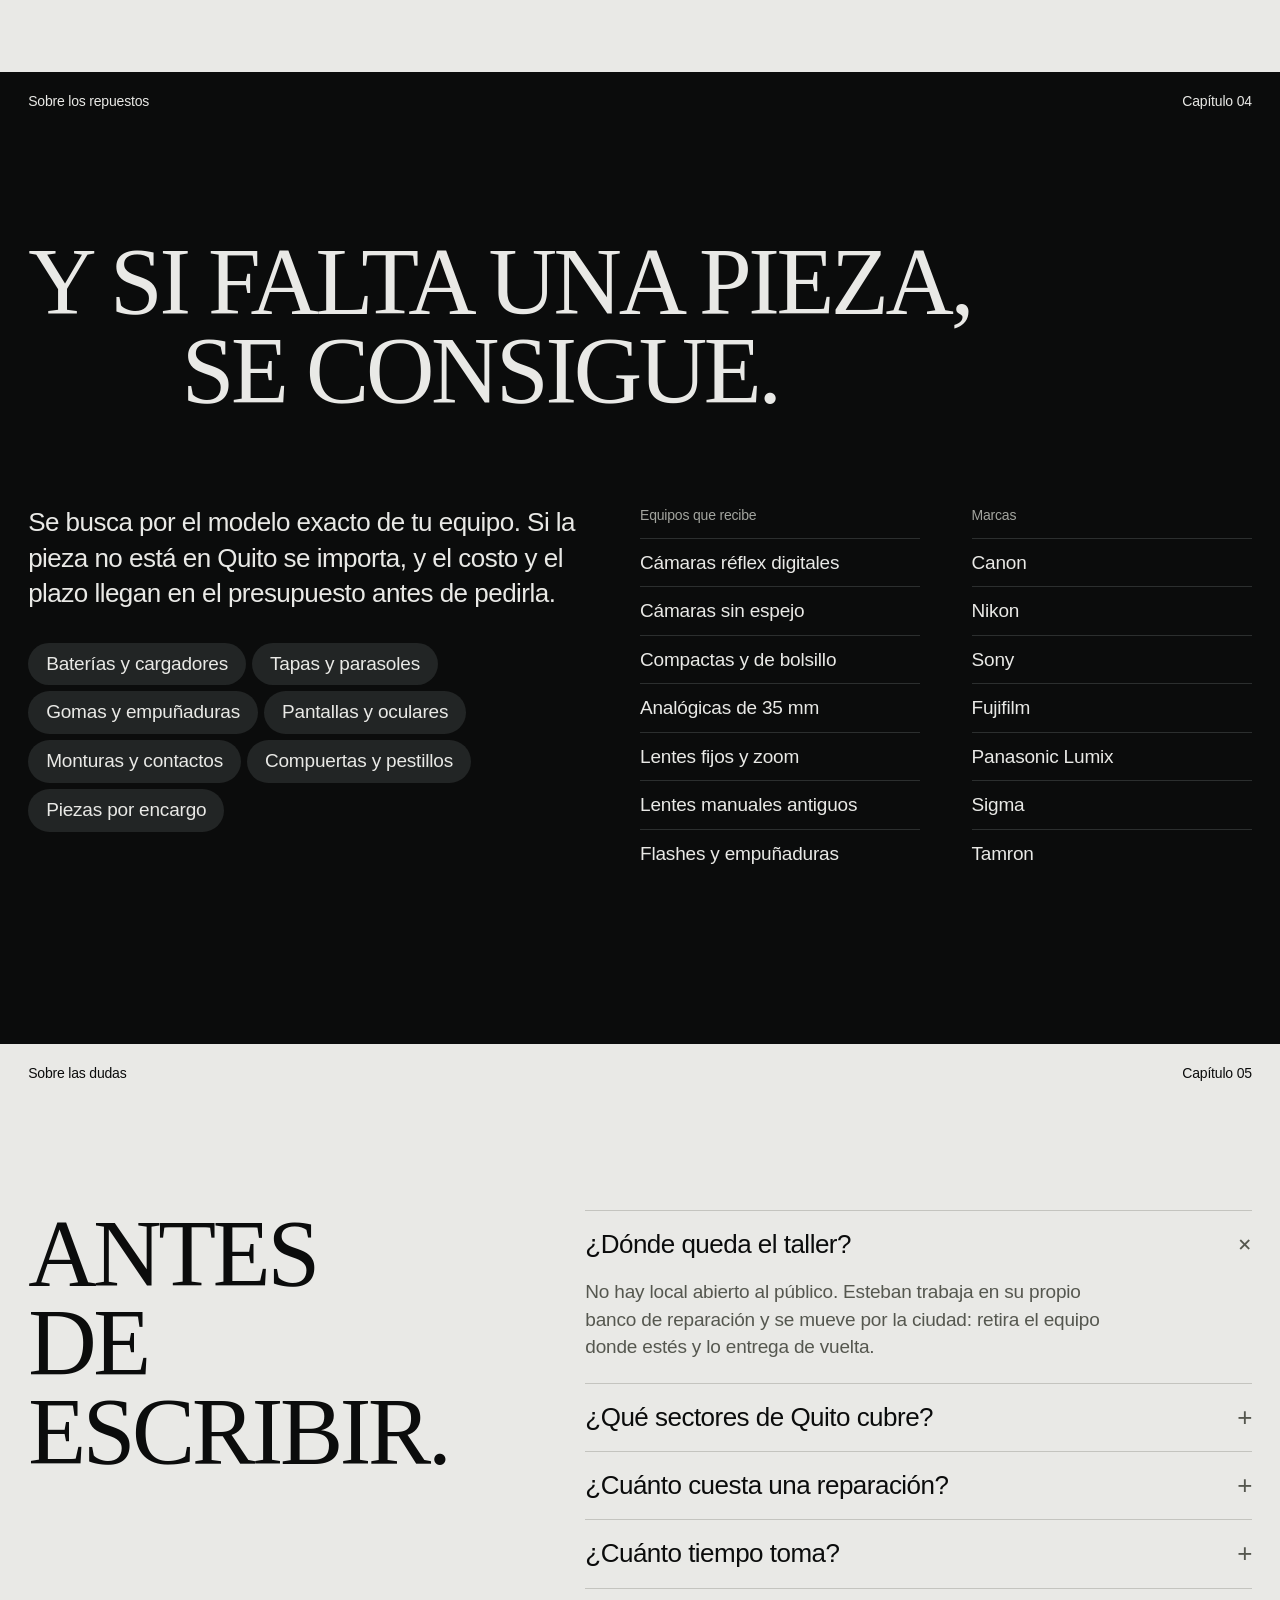
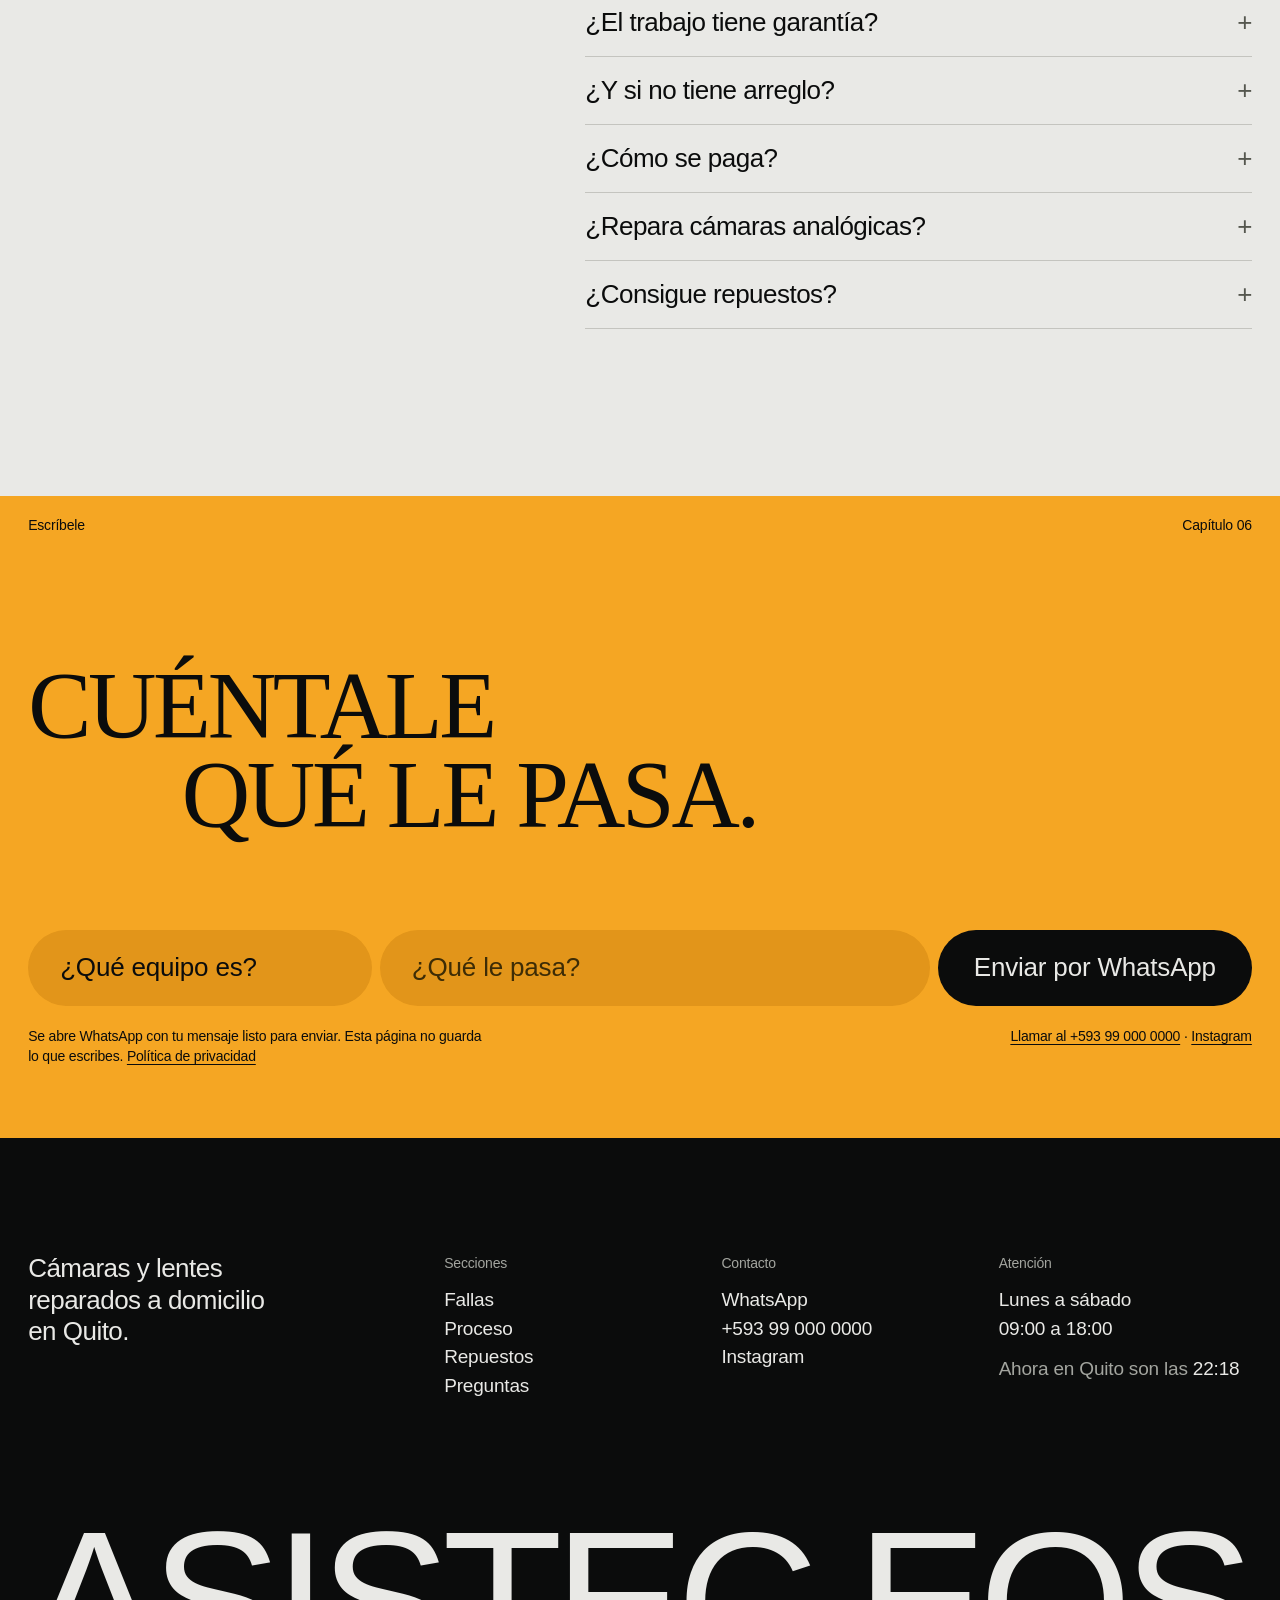
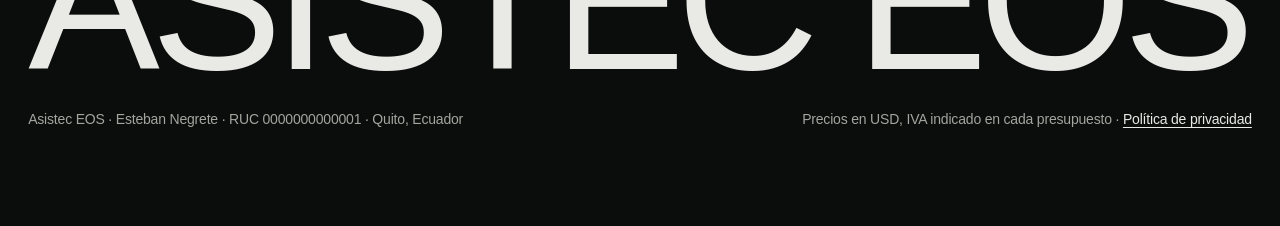
==== commit 83e83897: "Rediseña la página del taller por capítulos con vitrina de fallas en 3D Conserva el inicio con el le" ====
--- a/index.html
+++ b/index.html
@@ -4,16 +4,16 @@
 <meta charset="utf-8">
 <meta name="viewport" content="width=device-width, initial-scale=1">
 <!-- TODO: dato real — confirmar nombre comercial, textos y dominio con Esteban antes de publicar -->
-<title>Asistec EOS · Reparación de cámaras y lentes a domicilio en Quito</title>
-<meta name="description" content="Esteban Negrete repara cámaras y lentes en Quito con retiro y entrega a domicilio. Limpieza de sensor, hongos, enfoque y obturador. También fotografía por encargo.">
+<title>Asistec EOS · Taller de cámaras y lentes a domicilio en Quito</title>
+<meta name="description" content="Esteban Negrete repara cámaras y lentes en Quito con retiro y entrega a domicilio. Hongos, enfoque, diafragma, sensor, obturador y repuestos.">
 <meta name="theme-color" content="#0b0c0c">
 <!-- TODO: dato real — quitar noindex cuando los datos sean reales y el cliente apruebe -->
 <meta name="robots" content="noindex, nofollow">
 <link rel="canonical" href="https://asistec-eos.vercel.app/"><!-- TODO: dato real — dominio final -->
 <meta property="og:type" content="website">
 <meta property="og:locale" content="es_EC">
-<meta property="og:title" content="Asistec EOS · Reparación de cámaras y lentes en Quito">
-<meta property="og:description" content="Retiro y entrega a domicilio. Cámaras, lentes y fotografía por encargo con Esteban Negrete.">
+<meta property="og:title" content="Asistec EOS · Taller de cámaras y lentes en Quito">
+<meta property="og:description" content="Retiro y entrega a domicilio. Cámaras, lentes y repuestos con Esteban Negrete.">
 <meta property="og:url" content="https://asistec-eos.vercel.app/">
 <meta property="og:image" content="https://asistec-eos.vercel.app/assets/og.png">
 <meta property="og:image:width" content="1200">
@@ -22,7 +22,7 @@
 <link rel="icon" href="favicon.svg" type="image/svg+xml">
 <link rel="preconnect" href="https://api.fontshare.com">
 <link rel="preconnect" href="https://cdn.fontshare.com" crossorigin>
-<link href="https://api.fontshare.com/v2/css?f[]=switzer@400,500&display=swap" rel="stylesheet">
+<link href="https://api.fontshare.com/v2/css?f[]=switzer@400,500&f[]=boska@300,400&display=swap" rel="stylesheet">
 <link rel="stylesheet" href="css/styles.css">
 <script src="js/main.js" type="module"></script>
 <!-- TODO: dato real — teléfono, horario, zona de cobertura y redes -->
@@ -31,7 +31,7 @@
   "@context": "https://schema.org",
   "@type": "LocalBusiness",
   "name": "Asistec EOS",
-  "description": "Reparación y mantenimiento de cámaras y lentes a domicilio en Quito, y fotografía por encargo.",
+  "description": "Reparación y mantenimiento de cámaras y lentes a domicilio en Quito. Repuestos y accesorios por encargo.",
   "url": "https://asistec-eos.vercel.app/",
   "image": "https://asistec-eos.vercel.app/assets/og.png",
   "telephone": "+593990000000",
@@ -57,9 +57,9 @@
   <p class="top-place">Quito, Ecuador · <span data-clock>hora local</span></p>
   <button class="menu-btn" type="button" aria-expanded="false" aria-controls="menu">Menú</button>
   <nav id="menu" class="menu" aria-label="Principal">
-    <a href="#servicios">Servicios</a>
+    <a href="#fallas">Fallas</a>
     <a href="#proceso">Proceso</a>
-    <a href="#archivo">Archivo</a>
+    <a href="#repuestos">Repuestos</a>
     <a href="#preguntas">Preguntas</a>
     <a href="#contacto">Contacto</a>
   </nav>
@@ -75,10 +75,10 @@
     <canvas class="hero-canvas" data-lens aria-hidden="true"></canvas>
     <h1 class="wordmark" data-fit><span class="mask"><span>Asistec EOS</span></span></h1>
     <div class="hero-copy">
-      <p class="hero-line" data-stage-line>Esteban Negrete repara cámaras y lentes a domicilio en Quito. También fotografía por encargo.</p>
+      <p class="hero-line" data-stage-line>Esteban Negrete repara cámaras y lentes a domicilio en Quito, y consigue la pieza que haga falta.</p>
       <div class="hero-actions">
         <a class="btn" href="https://wa.me/593990000000?text=Hola%20Esteban%2C%20quiero%20consultar%20por%20una%20reparaci%C3%B3n." target="_blank" rel="noopener noreferrer">Escribir por WhatsApp</a>
-        <a class="link" href="#archivo">Ver el archivo de fotos</a>
+        <a class="link" href="#fallas">Ver las fallas más comunes</a>
       </div>
     </div>
     <ul class="hero-parts" data-parts aria-label="Piezas del lente">
@@ -93,218 +93,165 @@
   </div>
 </section>
 
-<!-- ============ SOBRE ============ -->
-<section class="about sec light" id="sobre">
-  <!-- TODO: dato real — reemplazar por un retrato de Esteban o una foto de su banco de trabajo -->
-  <figure class="about-pic reveal">
-    <img src="assets/img/p/2.webp" width="640" height="800" loading="lazy" alt="Herramientas de precisión ordenadas sobre un banco de trabajo">
-  </figure>
-  <div class="about-body">
-    <h2 class="h-mid reveal">Un taller sin mostrador</h2>
-    <p class="about-lead reveal">Asistec EOS es Esteban Negrete, su banco de trabajo y una ruta por Quito. Retira tu cámara o tu lente donde estés, lo abre, lo limpia, lo repara y te lo devuelve probado. Y como también sale a fotografiar, sabe lo que cuesta que el equipo falle en plena sesión.</p>
-    <dl class="facts reveal">
-      <div><dt>Con base en</dt><dd>Quito, Ecuador</dd></div>
-      <div><dt>Modalidad</dt><dd>Retiro y entrega a domicilio</dd></div>
-      <div><dt>Atención</dt><dd>Con cita, por WhatsApp</dd></div>
-    </dl>
-    <!-- TODO: dato real — confirmar tipos de equipo y marcas que atiende -->
-    <div class="about-lists reveal">
-      <div>
-        <h3>Equipos que recibe</h3>
-        <ul>
-          <li>Cámaras réflex digitales</li>
-          <li>Cámaras sin espejo</li>
-          <li>Compactas y de bolsillo</li>
-          <li>Cámaras analógicas de 35 mm</li>
-          <li>Lentes fijos y zoom</li>
-          <li>Lentes manuales antiguos</li>
-          <li>Flashes y empuñaduras</li>
-        </ul>
+<!-- ============ 01 · EL TALLER ============ -->
+<section class="chapter light" id="taller">
+  <div class="chap"><p>Sobre el taller</p><p>Capítulo 01</p></div>
+  <h2 class="display reveal">Un taller<br>sin mostrador.<br><span class="shift">Va a tu puerta.</span></h2>
+  <div class="intro">
+    <!-- TODO: dato real — reemplazar por un retrato de Esteban o una foto de su banco de trabajo -->
+    <figure class="intro-pic reveal">
+      <img src="assets/img/p/2.webp" width="640" height="800" loading="lazy" alt="Herramientas de precisión ordenadas sobre un banco de trabajo">
+    </figure>
+    <div class="intro-body">
+      <p class="lead reveal">Asistec EOS es Esteban Negrete, su banco de trabajo y una ruta por Quito. Retira tu cámara o tu lente donde estés, lo abre, lo limpia, lo repara y te lo devuelve probado. Si hace falta una pieza, la consigue y te avisa el costo antes de pedirla.</p>
+      <dl class="facts reveal">
+        <div><dt>Con base en</dt><dd>Quito, Ecuador</dd></div>
+        <div><dt>Modalidad</dt><dd>Retiro y entrega a domicilio</dd></div>
+        <div><dt>Atención</dt><dd>Con cita, por WhatsApp</dd></div>
+      </dl>
+    </div>
+  </div>
+</section>
+
+<!-- ============ 02 · FALLAS (vitrina con el lente 3D) ============ -->
+<!-- TODO: dato real — confirmar con Esteban las fallas que atiende y cómo las describe -->
+<section class="stage" id="fallas" data-faults aria-labelledby="fallas-h">
+  <div class="st-view">
+    <p class="st-title" aria-hidden="true"><span class="st-l1" data-f-l1>Hongos</span><span class="st-l2" data-f-l2>en el cristal</span></p>
+    <canvas class="st-canvas" data-fault-lens aria-hidden="true"></canvas>
+  </div>
+  <div class="st-top">
+    <p class="st-label">Sobre las fallas</p>
+    <p class="st-blurb" data-f-blurb aria-live="polite">Manchas como telarañas dentro del vidrio. El clima de Quito las adora.</p>
+  </div>
+  <div class="st-num">
+    <p class="st-label">Capítulo 02</p>
+    <p class="st-big" aria-hidden="true">(<span data-f-num>1</span>)</p>
+  </div>
+  <h2 class="st-claim" id="fallas-h">Seis fallas.<br>Una es la tuya.</h2>
+  <div class="st-pick">
+    <p>Elige la que más se parece a lo que le pasa a tu equipo. Si no está aquí, escribe igual: el diagnóstico va antes que cualquier arreglo.</p>
+    <div class="pills" role="group" aria-label="Fallas más comunes">
+      <button type="button" class="pill" aria-pressed="true" data-fault="hongos">Hongos</button>
+      <button type="button" class="pill" aria-pressed="false" data-fault="enfoque">Enfoque</button>
+      <button type="button" class="pill" aria-pressed="false" data-fault="diafragma">Diafragma</button>
+      <button type="button" class="pill" aria-pressed="false" data-fault="sensor">Sensor</button>
+      <button type="button" class="pill" aria-pressed="false" data-fault="obturador">Obturador</button>
+      <button type="button" class="pill" aria-pressed="false" data-fault="golpes">Golpes</button>
+    </div>
+    <a class="st-go" data-f-go href="https://wa.me/593990000000?text=Hola%20Esteban%2C%20mi%20lente%20tiene%20hongos." target="_blank" rel="noopener noreferrer">Consultar por esta falla</a>
+  </div>
+</section>
+
+<!-- ============ 03 · PROCESO ============ -->
+<section class="chapter light" id="proceso">
+  <div class="chap"><p>Sobre el proceso</p><p>Capítulo 03</p></div>
+  <h2 class="display reveal">Un mensaje.<br>Seis pasos.<br><span class="shift">Tu puerta.</span></h2>
+  <p class="chap-note reveal">Empieza cuando escribes y termina cuando el equipo vuelve a tus manos. Nada se repara sin tu visto bueno.</p>
+  <!-- TODO: dato real — confirmar el proceso real, y reemplazar las fotos de muestra por fotos del taller de Esteban -->
+  <ol class="steps">
+    <li class="step reveal">
+      <div class="step-head"><p class="step-k">Paso</p><h3>Escribes por WhatsApp.</h3><p class="step-n">01</p></div>
+      <img src="assets/img/p/1.webp" width="640" height="800" loading="lazy" alt="Manos sosteniendo una cámara telemétrica antigua">
+      <p class="step-d">Cuentas qué equipo es y qué le pasa. Una foto o un video corto del problema ayudan mucho.</p>
+    </li>
+    <li class="step reveal">
+      <div class="step-head"><p class="step-k">Paso</p><h3>Esteban pasa por él.</h3><p class="step-n">02</p></div>
+      <img src="assets/img/p/2.webp" width="640" height="800" loading="lazy" alt="Herramientas ordenadas sobre una mesa de madera oscura">
+      <p class="step-d">Acuerdan día, hora y sector. El equipo se retira en tu casa o en tu trabajo, con un recibo de lo entregado.</p>
+    </li>
+    <li class="step reveal">
+      <div class="step-head"><p class="step-k">Paso</p><h3>Lo abre y lo revisa.</h3><p class="step-n">03</p></div>
+      <img src="assets/img/p/3.webp" width="640" height="800" loading="lazy" alt="Primer plano de un mecanismo de precisión con números">
+      <p class="step-d">Se desarma lo necesario para encontrar la causa, no solo el síntoma, y se documenta con fotos.</p>
+    </li>
+    <li class="step reveal">
+      <div class="step-head"><p class="step-k">Paso</p><h3>Recibes el presupuesto.</h3><p class="step-n">04</p></div>
+      <img src="assets/img/p/4.webp" width="640" height="800" loading="lazy" alt="Mano ajustando controles deslizantes con cuidado">
+      <p class="step-d">Precio en dólares, repuestos y plazo por escrito. Nada se repara hasta que digas que sí.</p>
+    </li>
+    <li class="step reveal">
+      <div class="step-head"><p class="step-k">Paso</p><h3>Repara y prueba.</h3><p class="step-n">05</p></div>
+      <img src="assets/img/p/5.webp" width="640" height="800" loading="lazy" alt="Detalle de metal pulido sobre fondo oscuro">
+      <p class="step-d">Después del arreglo, el equipo dispara, enfoca y se revisa en condiciones reales antes de salir.</p>
+    </li>
+    <li class="step reveal">
+      <div class="step-head"><p class="step-k">Paso</p><h3>Vuelve a tus manos.</h3><p class="step-n">06</p></div>
+      <img src="assets/img/p/6.webp" width="640" height="800" loading="lazy" alt="Visor de observación apuntando hacia el horizonte">
+      <p class="step-d">Entrega a domicilio. Lo pruebas frente a Esteban y te llevas las recomendaciones de cuidado.</p>
+    </li>
+  </ol>
+</section>
+
+<!-- ============ 04 · REPUESTOS Y EQUIPOS ============ -->
+<section class="chapter" id="repuestos">
+  <div class="chap"><p>Sobre los repuestos</p><p>Capítulo 04</p></div>
+  <h2 class="display reveal">Y si falta una pieza,<br><span class="shift">se consigue.</span></h2>
+  <!-- TODO: dato real — confirmar con Esteban qué repuestos consigue, qué equipos recibe y qué marcas atiende -->
+  <div class="parts">
+    <div class="parts-main reveal">
+      <p class="lead">Se busca por el modelo exacto de tu equipo. Si la pieza no está en Quito se importa, y el costo y el plazo llegan en el presupuesto antes de pedirla.</p>
+      <div class="pills">
+        <a class="pill" href="https://wa.me/593990000000?text=Hola%20Esteban%2C%20busco%20una%20bater%C3%ADa%20o%20un%20cargador." target="_blank" rel="noopener noreferrer">Baterías y cargadores</a>
+        <a class="pill" href="https://wa.me/593990000000?text=Hola%20Esteban%2C%20busco%20una%20tapa%20o%20un%20parasol." target="_blank" rel="noopener noreferrer">Tapas y parasoles</a>
+        <a class="pill" href="https://wa.me/593990000000?text=Hola%20Esteban%2C%20necesito%20cambiar%20las%20gomas%20de%20mi%20equipo." target="_blank" rel="noopener noreferrer">Gomas y empuñaduras</a>
+        <a class="pill" href="https://wa.me/593990000000?text=Hola%20Esteban%2C%20busco%20una%20pantalla%20de%20repuesto." target="_blank" rel="noopener noreferrer">Pantallas y oculares</a>
+        <a class="pill" href="https://wa.me/593990000000?text=Hola%20Esteban%2C%20busco%20una%20montura%20de%20repuesto." target="_blank" rel="noopener noreferrer">Monturas y contactos</a>
+        <a class="pill" href="https://wa.me/593990000000?text=Hola%20Esteban%2C%20busco%20una%20tapa%20o%20una%20compuerta%20de%20repuesto." target="_blank" rel="noopener noreferrer">Compuertas y pestillos</a>
+        <a class="pill" href="https://wa.me/593990000000?text=Hola%20Esteban%2C%20busco%20un%20repuesto%20que%20no%20est%C3%A1%20en%20la%20lista." target="_blank" rel="noopener noreferrer">Piezas por encargo</a>
       </div>
-      <div>
-        <h3>Marcas</h3>
-        <ul>
-          <li>Canon</li>
-          <li>Nikon</li>
-          <li>Sony</li>
-          <li>Fujifilm</li>
-          <li>Panasonic Lumix</li>
-          <li>Sigma</li>
-          <li>Tamron</li>
-        </ul>
-      </div>
-    </div>
-  </div>
-</section>
-
-<!-- ============ SERVICIOS ============ -->
-<section class="services sec light" id="servicios">
-  <h2 class="h-mid reveal">Qué arregla, qué fotografía</h2>
-  <!-- TODO: dato real — confirmar lista de servicios con Esteban -->
-  <div class="svc-grid">
-    <div class="svc-col reveal">
-      <div class="svc-pic"><img src="assets/img/g/04.webp" width="900" height="900" loading="lazy" alt="Manos sosteniendo una cámara telemétrica"></div>
-      <h3>Cámaras</h3>
+    </div>
+    <div class="parts-list reveal">
+      <h3>Equipos que recibe</h3>
       <ul>
-        <li><a href="https://wa.me/593990000000?text=Hola%20Esteban%2C%20necesito%20una%20limpieza%20de%20sensor." target="_blank" rel="noopener noreferrer" data-desc="Manchas en tus fotos a diafragma cerrado: sensor limpio en húmedo y revisado con lupa.">Limpieza de sensor</a></li>
-        <li><a href="https://wa.me/593990000000?text=Hola%20Esteban%2C%20mi%20c%C3%A1mara%20tiene%20un%20problema%20de%20obturador." target="_blank" rel="noopener noreferrer" data-desc="Error al disparar, cortinillas trabadas o franjas negras en la imagen.">Obturador</a></li>
-        <li><a href="https://wa.me/593990000000?text=Hola%20Esteban%2C%20la%20pantalla%20de%20mi%20c%C3%A1mara%20est%C3%A1%20da%C3%B1ada." target="_blank" rel="noopener noreferrer" data-desc="Pantallas rotas, sin imagen o con el táctil muerto.">Pantalla y visor</a></li>
-        <li><a href="https://wa.me/593990000000?text=Hola%20Esteban%2C%20mi%20c%C3%A1mara%20no%20lee%20la%20tarjeta%20o%20no%20carga." target="_blank" rel="noopener noreferrer" data-desc="Pines doblados, ranuras que no leen la tarjeta, puertos de carga flojos.">Ranuras y puertos</a></li>
-        <li><a href="https://wa.me/593990000000?text=Hola%20Esteban%2C%20mi%20c%C3%A1mara%20se%20moj%C3%B3." target="_blank" rel="noopener noreferrer" data-desc="Lluvia, playa o un derrame: mientras antes llegue, más se salva.">Humedad y golpes</a></li>
-        <li><a href="https://wa.me/593990000000?text=Hola%20Esteban%2C%20el%20flash%20de%20mi%20c%C3%A1mara%20no%20funciona." target="_blank" rel="noopener noreferrer" data-desc="Flash que no dispara o zapata que no reconoce el accesorio.">Flash y zapata</a></li>
-        <li><a href="https://wa.me/593990000000?text=Hola%20Esteban%2C%20quiero%20un%20mantenimiento%20general%20para%20mi%20c%C3%A1mara." target="_blank" rel="noopener noreferrer" data-desc="Limpieza interna y externa, contactos y revisión completa antes de un viaje o un evento.">Mantenimiento general</a></li>
+        <li>Cámaras réflex digitales</li>
+        <li>Cámaras sin espejo</li>
+        <li>Compactas y de bolsillo</li>
+        <li>Analógicas de 35 mm</li>
+        <li>Lentes fijos y zoom</li>
+        <li>Lentes manuales antiguos</li>
+        <li>Flashes y empuñaduras</li>
       </ul>
-      <p class="svc-sum">Del sensor al obturador: lo que impide que tu cámara dispare bien.</p>
-    </div>
-    <div class="svc-col reveal">
-      <div class="svc-pic svc-pic-lens"><img src="assets/og.png" width="1200" height="630" loading="lazy" alt="Lente de cámara visto de frente"></div>
-      <h3>Lentes</h3>
+    </div>
+    <div class="parts-list reveal">
+      <h3>Marcas</h3>
       <ul>
-        <li><a href="https://wa.me/593990000000?text=Hola%20Esteban%2C%20mi%20lente%20tiene%20hongos." target="_blank" rel="noopener noreferrer" data-desc="El clima de Quito los favorece: se desarma el lente y se limpia cada elemento.">Hongos y polvo interno</a></li>
-        <li><a href="https://wa.me/593990000000?text=Hola%20Esteban%2C%20mi%20lente%20no%20enfoca%20bien." target="_blank" rel="noopener noreferrer" data-desc="Enfoque adelantado o atrasado, ajustado al cuerpo de tu cámara.">Calibración de enfoque</a></li>
-        <li><a href="https://wa.me/593990000000?text=Hola%20Esteban%2C%20el%20autoenfoque%20de%20mi%20lente%20falla." target="_blank" rel="noopener noreferrer" data-desc="El lente busca sin parar, hace ruido o ya no enfoca solo.">Motor de autoenfoque</a></li>
-        <li><a href="https://wa.me/593990000000?text=Hola%20Esteban%2C%20el%20diafragma%20de%20mi%20lente%20est%C3%A1%20trabado." target="_blank" rel="noopener noreferrer" data-desc="Láminas con aceite o trabadas que dejan las fotos quemadas u oscuras.">Diafragma</a></li>
-        <li><a href="https://wa.me/593990000000?text=Hola%20Esteban%2C%20el%20estabilizador%20de%20mi%20lente%20falla." target="_blank" rel="noopener noreferrer" data-desc="Imagen que salta en el visor o un zumbido que antes no estaba.">Estabilizador</a></li>
-        <li><a href="https://wa.me/593990000000?text=Hola%20Esteban%2C%20el%20anillo%20de%20mi%20lente%20est%C3%A1%20duro%20o%20flojo." target="_blank" rel="noopener noreferrer" data-desc="Zoom duro, enfoque flojo o gomas dilatadas: se engrasa y se ajusta.">Anillos de zoom y enfoque</a></li>
-        <li><a href="https://wa.me/593990000000?text=Hola%20Esteban%2C%20mi%20lente%20se%20golpe%C3%B3." target="_blank" rel="noopener noreferrer" data-desc="Bayoneta doblada, rosca de filtro hundida o contactos gastados.">Montura y golpes</a></li>
+        <li>Canon</li>
+        <li>Nikon</li>
+        <li>Sony</li>
+        <li>Fujifilm</li>
+        <li>Panasonic Lumix</li>
+        <li>Sigma</li>
+        <li>Tamron</li>
       </ul>
-      <p class="svc-sum">Óptica limpia, enfoque exacto y anillos que giran como deben.</p>
-    </div>
-    <div class="svc-col reveal">
-      <div class="svc-pic"><img src="assets/img/g/01.webp" width="1200" height="800" loading="lazy" alt="Ciudad vista desde arriba en blanco y negro"></div>
-      <h3>Fotografía</h3>
-      <ul>
-        <li><a href="https://wa.me/593990000000?text=Hola%20Esteban%2C%20quiero%20una%20sesi%C3%B3n%20de%20retratos." target="_blank" rel="noopener noreferrer" data-desc="Sesiones individuales en exteriores o en tu espacio.">Retratos</a></li>
-        <li><a href="https://wa.me/593990000000?text=Hola%20Esteban%2C%20quiero%20fotos%20para%20un%20evento." target="_blank" rel="noopener noreferrer" data-desc="Cumpleaños, grados, bautizos y celebraciones en Quito y los valles.">Eventos sociales</a></li>
-        <li><a href="https://wa.me/593990000000?text=Hola%20Esteban%2C%20quiero%20fotos%20de%20producto." target="_blank" rel="noopener noreferrer" data-desc="Fotos limpias para catálogo, redes y tienda en línea de tu emprendimiento.">Producto</a></li>
-        <li><a href="https://wa.me/593990000000?text=Hola%20Esteban%2C%20quiero%20una%20sesi%C3%B3n%20familiar." target="_blank" rel="noopener noreferrer" data-desc="Una mañana en un parque o en casa, sin poses forzadas.">Sesiones familiares</a></li>
-        <li><a href="https://wa.me/593990000000?text=Hola%20Esteban%2C%20quiero%20fotos%20para%20mi%20negocio." target="_blank" rel="noopener noreferrer" data-desc="Equipo, local y proceso de trabajo para tu web y tus redes.">Negocios y equipos</a></li>
-        <li><a href="https://wa.me/593990000000?text=Hola%20Esteban%2C%20quiero%20fotos%20de%20un%20espacio." target="_blank" rel="noopener noreferrer" data-desc="Departamentos, locales y hospedajes fotografiados con luz natural.">Espacios</a></li>
-      </ul>
-      <p class="svc-sum">La misma mano que calibra el lente, detrás del visor.</p>
-    </div>
-    <div class="svc-desc"><p class="svc-desc-h">Qué incluye</p><p data-svc-desc aria-live="polite">Pasa por un servicio para ver qué incluye. Al tocarlo se abre WhatsApp con el mensaje listo.</p></div>
-  </div>
-</section>
-
-<!-- ============ PROCESO ============ -->
-<section class="process sec" id="proceso">
-  <div class="process-head">
-    <h2 class="h-mid reveal">Del mensaje a la entrega</h2>
-    <div class="process-nav">
-      <button type="button" data-row-prev aria-label="Paso anterior"><svg viewBox="0 0 24 24" aria-hidden="true"><path d="M15 4 7 12l8 8" fill="none" stroke="currentColor" stroke-width="3"/></svg></button>
-      <button type="button" data-row-next aria-label="Paso siguiente"><svg viewBox="0 0 24 24" aria-hidden="true"><path d="m9 4 8 8-8 8" fill="none" stroke="currentColor" stroke-width="3"/></svg></button>
-    </div>
-  </div>
-  <div class="progress" aria-hidden="true"><span data-row-bar></span></div>
-  <!-- TODO: dato real — confirmar el proceso real, y reemplazar las fotos de muestra por fotos del taller de Esteban -->
-  <ol class="row" data-row tabindex="0" aria-label="Pasos del servicio">
-    <li class="moment m1">
-      <h3>Escribes por WhatsApp</h3>
-      <p>Cuentas qué equipo es y qué le pasa. Una foto o un video corto del problema ayudan mucho.</p>
-      <img src="assets/img/p/1.webp" width="640" height="800" loading="lazy" alt="Manos sosteniendo una cámara telemétrica antigua">
-    </li>
-    <li class="moment m2">
-      <h3>Esteban pasa por él</h3>
-      <p>Acuerdan día, hora y sector. El equipo se retira en tu casa o en tu trabajo, con un recibo de lo entregado.</p>
-      <img src="assets/img/p/2.webp" width="640" height="800" loading="lazy" alt="Herramientas ordenadas sobre una mesa de madera oscura">
-    </li>
-    <li class="moment m3">
-      <h3>Lo abre y lo revisa</h3>
-      <p>Se desarma lo necesario para encontrar la causa, no solo el síntoma, y se documenta con fotos.</p>
-      <img src="assets/img/p/3.webp" width="640" height="800" loading="lazy" alt="Primer plano de un mecanismo de precisión con números">
-    </li>
-    <li class="moment m4">
-      <h3>Recibes el presupuesto</h3>
-      <p>Precio en dólares, repuestos y plazo por escrito. Nada se repara hasta que digas que sí.</p>
-      <img src="assets/img/p/4.webp" width="640" height="800" loading="lazy" alt="Mano ajustando controles deslizantes con cuidado">
-    </li>
-    <li class="moment m5">
-      <h3>Repara y prueba</h3>
-      <p>Después del arreglo, el equipo dispara, enfoca y se revisa en condiciones reales antes de salir.</p>
-      <img src="assets/img/p/5.webp" width="640" height="800" loading="lazy" alt="Detalle de metal pulido sobre fondo oscuro">
-    </li>
-    <li class="moment m6">
-      <h3>Vuelve a tus manos</h3>
-      <p>Entrega a domicilio. Lo pruebas frente a Esteban y te llevas las recomendaciones de cuidado.</p>
-      <img src="assets/img/p/6.webp" width="640" height="800" loading="lazy" alt="Visor de observación apuntando hacia el horizonte">
-    </li>
-  </ol>
-</section>
-
-<!-- ============ ARCHIVO ============ -->
-<section class="archive" id="archivo">
-  <div class="archive-bg" aria-hidden="true"><img src="assets/img/archive-bg.webp" width="1920" height="1200" loading="lazy" alt=""></div>
-  <div class="archive-card">
-    <h2>Archivo fotográfico</h2>
-    <p>24 fotografías · 2024–2026</p>
-    <!-- TODO: dato real — reemplazar las 24 fotos de muestra por el trabajo de Esteban -->
-    <p class="archive-note">Fotos de muestra: aquí va el trabajo de Esteban.</p>
-  </div>
-  <div class="tiles" data-tiles>
-    <a class="tile" href="assets/img/g/01.webp" data-title="Ciudad desde arriba" data-year="2026"><img src="assets/img/g/01.webp" width="1200" height="800" loading="lazy" alt="Ciudad vista desde arriba en blanco y negro"><span>Ciudad desde arriba 2026</span></a>
-    <a class="tile" href="assets/img/g/02.webp" data-title="Hormigón blanco" data-year="2026"><img src="assets/img/g/02.webp" width="800" height="1000" loading="lazy" alt="Edificio blanco de hormigón contra un cielo negro"><span>Hormigón blanco 2026</span></a>
-    <a class="tile" href="assets/img/g/03.webp" data-title="Nube baja" data-year="2026"><img src="assets/img/g/03.webp" width="1200" height="800" loading="lazy" alt="Nubes bajas sobre colinas cubiertas de bosque"><span>Nube baja 2026</span></a>
-    <a class="tile" href="assets/img/g/04.webp" data-title="Telémetro" data-year="2026"><img src="assets/img/g/04.webp" width="900" height="900" loading="lazy" alt="Manos sosteniendo una cámara telemétrica"><span>Telémetro 2026</span></a>
-    <a class="tile" href="assets/img/g/05.webp" data-title="Túnel" data-year="2026"><img src="assets/img/g/05.webp" width="800" height="1000" loading="lazy" alt="Túnel de escaleras mecánicas con luz ámbar"><span>Túnel 2026</span></a>
-    <a class="tile" href="assets/img/g/06.webp" data-title="Canal" data-year="2025"><img src="assets/img/g/06.webp" width="1200" height="800" loading="lazy" alt="Bote en un canal entre bodegas de ladrillo"><span>Canal 2025</span></a>
-    <a class="tile" href="assets/img/g/07.webp" data-title="Espiral" data-year="2025"><img src="assets/img/g/07.webp" width="900" height="900" loading="lazy" alt="Curvas de hormigón en espiral en blanco y negro"><span>Espiral 2025</span></a>
-    <a class="tile" href="assets/img/g/08.webp" data-title="Cumbre" data-year="2025"><img src="assets/img/g/08.webp" width="1400" height="1100" loading="lazy" alt="Cumbre rocosa que asoma entre nubes blancas"><span>Cumbre 2025</span></a>
-    <a class="tile" href="assets/img/g/09.webp" data-title="Callejón al mar" data-year="2025"><img src="assets/img/g/09.webp" width="800" height="1000" loading="lazy" alt="Callejón de piedra que termina en el mar"><span>Callejón al mar 2025</span></a>
-    <a class="tile" href="assets/img/g/10.webp" data-title="Aristas" data-year="2025"><img src="assets/img/g/10.webp" width="800" height="1000" loading="lazy" alt="Rascacielos oscuro con los bordes iluminados"><span>Aristas 2025</span></a>
-    <a class="tile" href="assets/img/g/11.webp" data-title="Marejada" data-year="2025"><img src="assets/img/g/11.webp" width="1200" height="800" loading="lazy" alt="Mar oscuro y picado bajo la niebla"><span>Marejada 2025</span></a>
-    <a class="tile" href="assets/img/g/12.webp" data-title="Esfera" data-year="2025"><img src="assets/img/g/12.webp" width="1000" height="1000" loading="lazy" alt="Esfera de un reloj analógico en blanco y negro"><span>Esfera 2025</span></a>
-    <a class="tile" href="assets/img/g/13.webp" data-title="Adoquines" data-year="2025"><img src="assets/img/g/13.webp" width="1200" height="800" loading="lazy" alt="Callejón adoquinado entre paredes ocres"><span>Adoquines 2025</span></a>
-    <a class="tile" href="assets/img/g/14.webp" data-title="Vestíbulo" data-year="2025"><img src="assets/img/g/14.webp" width="1200" height="800" loading="lazy" alt="Vestíbulo simétrico con escaleras mecánicas"><span>Vestíbulo 2025</span></a>
-    <a class="tile" href="assets/img/g/15.webp" data-title="Embarcadero" data-year="2024"><img src="assets/img/g/15.webp" width="1200" height="800" loading="lazy" alt="Caseta al final de un muelle de noche"><span>Embarcadero 2024</span></a>
-    <a class="tile" href="assets/img/g/16.webp" data-title="Celosía" data-year="2024"><img src="assets/img/g/16.webp" width="900" height="900" loading="lazy" alt="Fachada curva de celosía en blanco y negro"><span>Celosía 2024</span></a>
-    <a class="tile" href="assets/img/g/17.webp" data-title="Vías" data-year="2024"><img src="assets/img/g/17.webp" width="800" height="1000" loading="lazy" alt="Vías de tren que se pierden en un bosque con niebla"><span>Vías 2024</span></a>
-    <a class="tile" href="assets/img/g/18.webp" data-title="Andén" data-year="2024"><img src="assets/img/g/18.webp" width="1200" height="1000" loading="lazy" alt="Andén oscuro con una fila de ventanas iluminadas"><span>Andén 2024</span></a>
-    <a class="tile" href="assets/img/g/19.webp" data-title="Surco" data-year="2024"><img src="assets/img/g/19.webp" width="900" height="900" loading="lazy" alt="Brazo de tocadiscos sobre un vinilo"><span>Surco 2024</span></a>
-    <a class="tile" href="assets/img/g/20.webp" data-title="Pinar" data-year="2024"><img src="assets/img/g/20.webp" width="1200" height="800" loading="lazy" alt="Niebla sobre montañas cubiertas de pinos"><span>Pinar 2024</span></a>
-    <a class="tile" href="assets/img/g/21.webp" data-title="Ropa tendida" data-year="2024"><img src="assets/img/g/21.webp" width="800" height="1000" loading="lazy" alt="Calle angosta de casas de colores con ropa tendida"><span>Ropa tendida 2024</span></a>
-    <a class="tile" href="assets/img/g/22.webp" data-title="Cubierta" data-year="2024"><img src="assets/img/g/22.webp" width="1200" height="800" loading="lazy" alt="Cubierta curva de vidrio y acero en blanco y negro"><span>Cubierta 2024</span></a>
-    <a class="tile" href="assets/img/g/23.webp" data-title="Isla" data-year="2024"><img src="assets/img/g/23.webp" width="1200" height="800" loading="lazy" alt="Isla pequeña envuelta en niebla sobre un lago oscuro"><span>Isla 2024</span></a>
-    <a class="tile" href="assets/img/g/24.webp" data-title="Acero" data-year="2024"><img src="assets/img/g/24.webp" width="900" height="900" loading="lazy" alt="Primer plano de las puntas de un tenedor de metal"><span>Acero 2024</span></a>
-  </div>
-</section>
-
-<!-- ============ PREGUNTAS ============ -->
-<section class="faq sec light" id="preguntas">
-  <h2 class="h-mid reveal">Antes de escribir</h2>
-  <!-- TODO: dato real — todas las respuestas (cobertura, plazos, garantía, formas de pago) deben confirmarse con Esteban -->
-  <div class="faq-text reveal">
-    <p><strong>¿Dónde queda el taller?</strong> No hay local abierto al público. Esteban trabaja en su propio banco de reparación y se mueve por la ciudad: retira el equipo donde estés y lo entrega de vuelta.</p>
-    <p><strong>¿Qué sectores de Quito cubre?</strong> El norte, el centro y el sur de la ciudad, además de Cumbayá, Tumbaco y Los Chillos con coordinación previa.</p>
-    <p><strong>¿Cuánto cuesta una reparación?</strong> Depende de la falla y de los repuestos. Después de revisar el equipo recibes un presupuesto por escrito, en dólares, y tú decides si se repara.</p>
-    <p><strong>¿Cuánto tiempo toma?</strong> Una limpieza o un mantenimiento suele resolverse en pocos días. Si hay que importar un repuesto, el plazo se avisa junto con el presupuesto.</p>
-    <p><strong>¿El trabajo tiene garantía?</strong> Sí. Cada reparación se entrega con una garantía por escrito sobre el trabajo realizado; el plazo depende del tipo de arreglo.</p>
-    <p><strong>¿Y si no tiene arreglo?</strong> Se te explica por qué, con fotos de lo encontrado, y el equipo vuelve a ti tal como salió.</p>
-    <p><strong>¿Cómo se paga?</strong> En efectivo o por transferencia bancaria, al momento de la entrega y después de que pruebes el equipo.</p>
-    <p><strong>¿Repara cámaras analógicas?</strong> Sí: obturadores mecánicos, fotómetros, visores y lentes manuales, siempre que existan repuestos o se puedan adaptar.</p>
-    <p><strong>¿Cómo agendo una sesión de fotos?</strong> Por el mismo WhatsApp. Cuentas qué necesitas, la fecha y el lugar, y recibes una propuesta con precio y entregables.</p>
-  </div>
-</section>
-
-<!-- ============ CONTACTO ============ -->
-<section class="contact" id="contacto">
-  <div class="strip" aria-hidden="true">
-    <div class="strip-track">
-      <img src="assets/img/g/02.webp" width="800" height="1000" loading="lazy" alt="">
-      <img src="assets/img/g/07.webp" width="900" height="900" loading="lazy" alt="">
-      <img src="assets/img/g/01.webp" width="1200" height="800" loading="lazy" alt="">
-      <img src="assets/img/g/05.webp" width="800" height="1000" loading="lazy" alt="">
-      <img src="assets/img/g/12.webp" width="1000" height="1000" loading="lazy" alt="">
-      <img src="assets/img/g/14.webp" width="1200" height="800" loading="lazy" alt="">
-      <img src="assets/img/g/10.webp" width="800" height="1000" loading="lazy" alt="">
-      <img src="assets/img/g/16.webp" width="900" height="900" loading="lazy" alt="">
-      <img src="assets/img/g/18.webp" width="1200" height="1000" loading="lazy" alt="">
-      <img src="assets/img/g/17.webp" width="800" height="1000" loading="lazy" alt="">
-      <img src="assets/img/g/19.webp" width="900" height="900" loading="lazy" alt="">
-      <img src="assets/img/g/22.webp" width="1200" height="800" loading="lazy" alt="">
-    </div>
-  </div>
-  <h2 class="contact-h reveal">Cuéntale qué le pasa</h2>
+    </div>
+  </div>
+</section>
+
+<!-- ============ 05 · PREGUNTAS ============ -->
+<section class="chapter light" id="preguntas">
+  <div class="chap"><p>Sobre las dudas</p><p>Capítulo 05</p></div>
+  <div class="faq">
+    <h2 class="display reveal">Antes<br>de escribir.</h2>
+    <!-- TODO: dato real — todas las respuestas (cobertura, plazos, garantía, formas de pago) deben confirmarse con Esteban -->
+    <div class="faq-list reveal">
+      <details open><summary>¿Dónde queda el taller?</summary><p>No hay local abierto al público. Esteban trabaja en su propio banco de reparación y se mueve por la ciudad: retira el equipo donde estés y lo entrega de vuelta.</p></details>
+      <details><summary>¿Qué sectores de Quito cubre?</summary><p>El norte, el centro y el sur de la ciudad, además de Cumbayá, Tumbaco y Los Chillos con coordinación previa.</p></details>
+      <details><summary>¿Cuánto cuesta una reparación?</summary><p>Depende de la falla y de los repuestos. Después de revisar el equipo recibes un presupuesto por escrito, en dólares, y tú decides si se repara.</p></details>
+      <details><summary>¿Cuánto tiempo toma?</summary><p>Una limpieza o un mantenimiento suele resolverse en pocos días. Si hay que importar un repuesto, el plazo se avisa junto con el presupuesto.</p></details>
+      <details><summary>¿El trabajo tiene garantía?</summary><p>Sí. Cada reparación se entrega con una garantía por escrito sobre el trabajo realizado; el plazo depende del tipo de arreglo.</p></details>
+      <details><summary>¿Y si no tiene arreglo?</summary><p>Se te explica por qué, con fotos de lo encontrado, y el equipo vuelve a ti tal como salió.</p></details>
+      <details><summary>¿Cómo se paga?</summary><p>En efectivo o por transferencia bancaria, al momento de la entrega y después de que pruebes el equipo.</p></details>
+      <details><summary>¿Repara cámaras analógicas?</summary><p>Sí: obturadores mecánicos, fotómetros, visores y lentes manuales, siempre que existan repuestos o se puedan adaptar.</p></details>
+      <details><summary>¿Consigue repuestos?</summary><p>Sí. Si la pieza no está en Quito se importa, y el costo y el plazo se avisan en el presupuesto antes de pedirla.</p></details>
+    </div>
+  </div>
+</section>
+
+<!-- ============ 06 · CONTACTO ============ -->
+<section class="chapter contact" id="contacto">
+  <div class="chap"><p>Escríbele</p><p>Capítulo 06</p></div>
+  <h2 class="display reveal">Cuéntale<br><span class="shift">qué le pasa.</span></h2>
   <form class="bar reveal" data-wa-form novalidate>
     <label class="cell">
       <span class="vh">Tipo de equipo</span>
@@ -313,15 +260,15 @@
         <option>Cámara</option>
         <option>Lente</option>
         <option>Flash u otro accesorio</option>
-        <option>Quiero una sesión de fotos</option>
+        <option>Busco un repuesto</option>
       </select>
     </label>
-    <label class="cell">
+    <label class="cell cell-wide">
       <span class="vh">Qué le pasa</span>
       <input name="falla" type="text" maxlength="160" placeholder="¿Qué le pasa?" autocomplete="off" required>
     </label>
     <input class="hp" type="text" name="sitio" tabindex="-1" autocomplete="off" aria-hidden="true">
-    <button class="cell cell-go" type="submit">Enviar por WhatsApp</button>
+    <button class="cell-go" type="submit">Enviar por WhatsApp</button>
   </form>
   <p class="bar-error" data-wa-error role="alert" hidden>Elige el equipo y cuenta en pocas palabras qué le pasa.</p>
   <div class="contact-small reveal">
@@ -339,9 +286,9 @@
     <p class="f-big">Cámaras y lentes reparados a domicilio en Quito.</p>
     <nav class="f-col" aria-label="Pie de página">
       <p class="f-h">Secciones</p>
-      <a href="#servicios">Servicios</a>
+      <a href="#fallas">Fallas</a>
       <a href="#proceso">Proceso</a>
-      <a href="#archivo">Archivo</a>
+      <a href="#repuestos">Repuestos</a>
       <a href="#preguntas">Preguntas</a>
     </nav>
     <!-- TODO: dato real — teléfono e Instagram -->
@@ -367,13 +314,8 @@
   </div>
 </footer>
 
-<dialog class="box" data-box aria-label="Fotografía ampliada">
-  <img data-box-img alt="" width="1200" height="800">
-  <p class="box-cap"><span data-box-title></span> <span data-box-count></span></p>
-  <button type="button" class="box-prev" data-box-prev aria-label="Fotografía anterior"><svg viewBox="0 0 24 24" aria-hidden="true"><path d="M15 4 7 12l8 8" fill="none" stroke="currentColor" stroke-width="3"/></svg></button>
-  <button type="button" class="box-next" data-box-next aria-label="Fotografía siguiente"><svg viewBox="0 0 24 24" aria-hidden="true"><path d="m9 4 8 8-8 8" fill="none" stroke="currentColor" stroke-width="3"/></svg></button>
-  <button type="button" class="box-close" data-box-close>Cerrar</button>
-</dialog>
+<!-- Botón flotante: aparece al pasar el inicio y se esconde al llegar a Contacto -->
+<a class="float" data-float href="https://wa.me/593990000000?text=Hola%20Esteban%2C%20quiero%20consultar%20por%20una%20reparaci%C3%B3n." target="_blank" rel="noopener noreferrer"><span>Asistec EOS</span><span class="float-go">Escribir por WhatsApp</span></a>
 
 </body>
 </html>
--- a/css/styles.css
+++ b/css/styles.css
@@ -1,20 +1,24 @@
-/* Asistec EOS — hoja de estilos
-   Paleta: negro de cuerpo de cámara, tinta marfil y el ámbar de la escala en pies de los lentes. */
+/* Asistec EOS (taller) — hoja de estilos
+   Paleta: negro de cuerpo de cámara, tinta marfil y el ámbar de la escala en pies de los lentes.
+   Titulares en serif de alto contraste (Boska) sobre texto en Switzer, por capítulos. */
 :root {
   --bg: #0b0c0c;
   --surface: #161818;
   --surface-2: #222525;
   --ink: #e9e9e6;
   --muted: #a3a59f;
+  --rule: #2c2f2f;
   --accent: #f5a623;
   --accent-2: #e2951a;
   --accent-hi: #ffd893;
   --accent-ink: #0b0c0c;
 
+  --serif: "Boska", "Iowan Old Style", Georgia, serif;
   --small: 0.875rem;
   --body: clamp(1.0625rem, 1rem + 0.25vw, 1.1875rem);
   --lead: clamp(1.25rem, 1.1rem + 0.7vw, 1.625rem);
   --head: clamp(2rem, 1.3rem + 2.4vw, 3.25rem);
+  --display: clamp(2.75rem, 7.4vw, 9.5rem);
 
   --m: clamp(16px, 2.2vw, 32px);
   --line: 34%;
@@ -62,14 +66,9 @@
 .link { text-decoration: underline; text-decoration-thickness: 2px; text-underline-offset: 5px; transition: color 0.2s; }
 .link:hover { color: var(--accent); }
 
-.h-mid, .contact-h { font-size: var(--head); font-weight: 400; line-height: 1.1; letter-spacing: -0.03em; }
-.h-small { font-size: var(--lead); font-weight: 500; line-height: 1.2; letter-spacing: -0.02em; }
-.sec { padding: var(--gap-sec) var(--m) 0; }
-
 /* Bandas claras: mismas piezas, tinta y fondo invertidos */
-.light { --bg: #e9e9e6; --ink: #0b0c0c; --muted: #55574f; --surface: #dcdcd8; --surface-2: #cfcfca; background: var(--bg); color: var(--ink); }
+.light { --bg: #e9e9e6; --ink: #0b0c0c; --muted: #55574f; --surface: #dcdcd8; --surface-2: #cfcfca; --rule: #c4c4bf; background: var(--bg); color: var(--ink); }
 .light :focus-visible { outline-color: var(--ink); }
-.services.light, .faq.light { padding-bottom: var(--gap-sec); }
 
 /* ---------- Cabecera ---------- */
 .top {
@@ -111,147 +110,134 @@
 .hero-parts li:last-child { color: var(--ink); }
 .hero-hint { position: absolute; right: var(--m); bottom: 22px; font-size: var(--small); color: var(--muted); }
 
-/* ---------- Sobre ---------- */
-.about { display: grid; grid-template-columns: var(--line) 1fr; align-items: start; }
-.about > * { min-width: 0; }
-.about-pic { padding-right: clamp(24px, 5vw, 96px); }
-.about-pic img { width: 100%; aspect-ratio: 4 / 5; object-fit: cover; }
-.about-body { max-width: 1040px; }
-.about-lead { font-size: var(--lead); line-height: 1.35; letter-spacing: -0.02em; max-width: 46ch; margin-top: 28px; }
+/* ---------- Capítulos ---------- */
+.chapter { padding: 20px var(--m) var(--gap-sec); }
+.chap { display: flex; justify-content: space-between; gap: 24px; font-size: var(--small); font-weight: 500; line-height: 1.3; }
+.display {
+  font-family: var(--serif); font-size: var(--display); font-weight: 300; line-height: 0.94; letter-spacing: -0.035em;
+  text-transform: uppercase; margin-top: clamp(72px, 10vw, 160px);
+}
+.display .shift { display: block; padding-left: 12vw; }
+.lead { font-size: var(--lead); line-height: 1.35; letter-spacing: -0.02em; max-width: 44ch; }
+.chap-note { margin-top: 32px; color: var(--muted); max-width: 44ch; }
+
+/* 01 · El taller */
+.intro { display: grid; grid-template-columns: 1fr minmax(0, 1.25fr); gap: 24px; align-items: end; margin-top: clamp(56px, 7vw, 120px); }
+.intro-pic { width: min(300px, 60%); }
+.intro-pic img { width: 100%; aspect-ratio: 4 / 5; object-fit: cover; border-radius: 14px; filter: grayscale(1) contrast(1.05); }
 .facts { display: grid; grid-template-columns: repeat(3, 1fr); gap: 24px; margin-top: 56px; }
-.facts div, .about-lists > div { border-top: 2px solid var(--ink); padding-top: 14px; }
+.facts div { border-top: 1px solid var(--ink); padding-top: 14px; }
 .facts dt { color: var(--muted); font-size: var(--small); margin-bottom: 4px; }
 .facts dd { font-weight: 500; }
-.about-lists { display: grid; grid-template-columns: 2fr 1fr; gap: 24px; margin-top: 56px; }
-.about-lists h3, .svc-col h3 { font-size: var(--lead); font-weight: 500; letter-spacing: -0.02em; line-height: 1.2; }
-.about-lists ul { margin-top: 14px; }
-.about-lists li { padding: 9px 0; border-top: 1px solid var(--surface-2); } /* taste-skill-ignore: lineas pedidas por el cliente */
-.about-lists > div:first-child ul { columns: 2; column-gap: 24px; }
-.about-lists > div:first-child li { break-inside: avoid; }
-
-/* ---------- Servicios ---------- */
-.svc-grid { display: grid; grid-template-columns: repeat(12, 1fr); column-gap: 24px; margin-top: 56px; position: relative; }
-.svc-col { grid-column: span 3; }
-.svc-pic { position: relative; aspect-ratio: 3 / 2; overflow: hidden; background: #0b0c0c; }
-.svc-pic img { width: 100%; height: 100%; object-fit: cover; filter: grayscale(1) contrast(1.05); transition: filter 0.4s; }
-.svc-pic-lens img { position: absolute; top: -84%; left: -108%; width: 240%; height: auto; max-width: none; object-fit: fill; }
-.svc-col:hover .svc-pic img { filter: none; }
-.svc-col h3 { border-top: 2px solid var(--ink); padding-top: 14px; margin: 20px 0 14px; }
-.svc-col li { line-height: 1.25; border-top: 1px solid var(--surface-2); } /* taste-skill-ignore: lineas pedidas por el cliente */
-.svc-col a { display: flex; justify-content: space-between; gap: 12px; padding: 10px 0; transition: color 0.15s, padding 0.3s var(--ease); }
-.svc-col a::after { content: "\2192"; color: var(--muted); opacity: 0; transition: opacity 0.2s; }
-.svc-col a:hover, .svc-col a:focus-visible { padding-left: 8px; }
-.svc-col a:hover::after, .svc-col a:focus-visible::after { opacity: 1; }
-.svc-sum { display: none; color: var(--muted); margin-top: 16px; }
-.svc-desc { grid-column: 10 / span 3; grid-row: 1; align-self: start; position: sticky; top: 24px; background: var(--surface); padding: 20px; min-height: 11em; }
-.svc-desc-h { color: var(--muted); font-size: var(--small); margin-bottom: 10px; }
-
-/* ---------- Proceso ---------- */
-.process { overflow: hidden; }
-.process-head { display: flex; justify-content: space-between; align-items: end; gap: 24px; }
-.process-nav { display: flex; gap: 8px; }
-.process-nav button { width: 48px; height: 48px; background: var(--surface-2); display: grid; place-items: center; transition: background-color 0.2s, color 0.2s, transform 0.2s var(--ease); }
-.process-nav button:hover { background: var(--accent); color: var(--accent-ink); }
-.process-nav button:active { transform: scale(0.94); }
-.process-nav svg, .box svg { width: 22px; height: 22px; }
-.progress { height: 6px; background: var(--surface-2); margin-top: 28px; }
-.progress span { display: block; height: 100%; width: 100%; background: var(--ink); transform-origin: left; transform: scaleX(var(--p, 0.2)); }
-.row {
-  display: flex; gap: 32px; margin: 40px 0 0; padding: 0 0 8px;
-  overflow-x: auto; scroll-snap-type: x mandatory; scrollbar-width: none;
-}
-.row::-webkit-scrollbar { display: none; }
-.moment { flex: 0 0 280px; scroll-snap-align: start; display: flex; flex-direction: column; }
-.moment h3 { font-size: var(--body); font-weight: 500; }
-.moment p { color: var(--muted); font-size: var(--body); line-height: 1.4; margin-top: 8px; min-height: 7em; }
-.moment img { width: 100%; aspect-ratio: 4 / 5; object-fit: cover; background: var(--surface); filter: grayscale(1) contrast(1.05); transition: filter 0.4s; }
-.moment:hover img { filter: none; }
-.m1 img { margin-top: 110px; } .m2 img { margin-top: 40px; } .m3 img { margin-top: 140px; }
-.m4 img { margin-top: 70px; } .m5 img { margin-top: 120px; } .m6 img { margin-top: 30px; }
-
-/* ---------- Archivo ---------- */
-.archive { display: grid; padding: 0 var(--m); }
-/* Fondo fijo: primer plano del lente, visible en los huecos del mosaico */
-.archive-bg { position: sticky; top: 0; z-index: 0; align-self: start; height: 100svh; margin: 0 calc(var(--m) * -1); overflow: hidden; pointer-events: none; }
-.archive-bg img { width: 100%; height: 100%; object-fit: cover; filter: brightness(1.25); }
-.archive > * { grid-area: 1 / 1; }
-.archive-card {
-  position: sticky; top: 16px; z-index: 3; align-self: start; margin-top: var(--gap-sec);
-  width: min(360px, calc((100% - 10px) / 3 - 16px));
-  background: var(--ink); color: var(--bg); padding: 14px 16px 16px;
-  font-size: var(--small); line-height: 1.35;
-}
-.archive-card h2 { font-size: var(--lead); font-weight: 500; letter-spacing: -0.02em; line-height: 1.15; margin-bottom: 10px; }
-.archive-note { margin-top: 2px; }
-.tiles { --cell: calc((100vw - var(--m) * 2 - 10px) / 6); display: grid; grid-template-columns: repeat(6, 1fr); grid-auto-rows: calc(var(--cell) * 1.27); gap: 2px; position: relative; z-index: 1; padding: var(--gap-sec) 0 calc(var(--gap-sec) * 0.7); }
-.tile { position: relative; overflow: hidden; background: var(--surface); }
-.tile img { width: 100%; height: 100%; object-fit: cover; transition: filter 0.35s, transform 0.6s var(--ease); }
-.tile span { position: absolute; left: 0; bottom: 0; background: var(--bg); color: var(--ink); font-size: var(--small); line-height: 1.2; padding: 5px 8px 4px; }
-.tile:hover img, .tile:focus-visible img { transform: scale(1.04); }
-.tiles:has(.tile:hover) .tile:not(:hover) img { filter: blur(9px) brightness(0.55); }
-.tile:focus-visible { outline-offset: -4px; z-index: 2; }
-
-.tile:nth-child(1)  { grid-area: 1 / 3 / span 1 / span 1; }
-.tile:nth-child(2)  { grid-area: 1 / 4 / span 1 / span 1; }
-.tile:nth-child(3)  { grid-area: 1 / 6 / span 1 / span 1; }
-.tile:nth-child(4)  { grid-area: 2 / 4 / span 1 / span 1; }
-.tile:nth-child(5)  { grid-area: 2 / 5 / span 1 / span 1; }
-.tile:nth-child(6)  { grid-area: 3 / 1 / span 1 / span 1; }
-.tile:nth-child(7)  { grid-area: 3 / 3 / span 1 / span 1; }
-.tile:nth-child(8)  { grid-area: 3 / 4 / span 3 / span 3; }
-.tile:nth-child(9)  { grid-area: 4 / 2 / span 1 / span 1; }
-.tile:nth-child(10) { grid-area: 5 / 1 / span 1 / span 1; }
-.tile:nth-child(11) { grid-area: 5 / 3 / span 1 / span 1; }
-.tile:nth-child(12) { grid-area: 6 / 1 / span 2 / span 2; }
-.tile:nth-child(13) { grid-area: 6 / 4 / span 1 / span 1; }
-.tile:nth-child(14) { grid-area: 6 / 6 / span 1 / span 1; }
-.tile:nth-child(15) { grid-area: 7 / 5 / span 1 / span 1; }
-.tile:nth-child(16) { grid-area: 8 / 3 / span 1 / span 1; }
-.tile:nth-child(17) { grid-area: 8 / 4 / span 1 / span 1; }
-.tile:nth-child(18) { grid-area: 9 / 5 / span 2 / span 2; }
-.tile:nth-child(19) { grid-area: 9 / 1 / span 1 / span 1; }
-.tile:nth-child(20) { grid-area: 9 / 3 / span 1 / span 1; }
-.tile:nth-child(21) { grid-area: 10 / 2 / span 1 / span 1; }
-.tile:nth-child(22) { grid-area: 11 / 1 / span 1 / span 1; }
-.tile:nth-child(23) { grid-area: 11 / 4 / span 1 / span 1; }
-.tile:nth-child(24) { grid-area: 11 / 6 / span 1 / span 1; }
-
-/* ---------- Preguntas ---------- */
-.faq { display: grid; grid-template-columns: var(--line) 1fr; }
-.faq-text { columns: 2; column-gap: 56px; font-size: var(--body); line-height: 1.55; max-width: 84ch; }
-.faq-text p { break-inside: avoid; margin-bottom: 20px; color: var(--muted); }
-.faq-text strong { font-weight: 500; color: var(--ink); }
-
-/* ---------- Contacto ---------- */
-.contact { background: var(--accent); color: var(--accent-ink); padding: 48px var(--m) 72px; overflow: hidden; }
-.strip { margin: 0 calc(var(--m) * -1); overflow: hidden; }
-.strip-track { display: flex; gap: 8px; width: max-content; animation: drift 70s linear infinite; }
-.strip img { height: 150px; width: auto; filter: grayscale(1); }
-@keyframes drift { to { transform: translateX(-35%); } }
-.contact-h { margin-top: 72px; }
-.bar { display: grid; grid-template-columns: repeat(3, 1fr); gap: 8px; margin-top: 40px; }
-.cell { display: block; height: 96px; background: var(--accent-2); position: relative; transition: background-color 0.2s; }
+
+/* ---------- 02 · Vitrina de fallas: el lente al centro y el título cruzándolo ---------- */
+.stage {
+  position: relative; height: 100svh; min-height: 680px; max-height: 1200px; overflow: hidden;
+  background: radial-gradient(60% 70% at 50% 46%, #1f1b13 0%, #121211 45%, #0b0c0c 100%); /* taste-skill-ignore: brillo cálido detrás del lente, pedido por referencia */
+}
+.st-view { position: absolute; inset: 0; }
+.st-canvas { position: absolute; inset: 0; width: 100%; height: 100%; display: block; z-index: 2; pointer-events: none; }
+.st-title {
+  position: absolute; left: 0; right: 0; top: 44%; margin-top: -0.86em; text-align: center;
+  font-family: var(--serif); font-weight: 300; font-size: clamp(3rem, 8.4vw, 11rem); line-height: 0.86; letter-spacing: -0.035em;
+  text-transform: uppercase; white-space: nowrap;
+}
+.st-l1, .st-l2 { display: block; position: relative; }
+.st-l1 { z-index: 1; padding-right: 24vw; }  /* pasa por detrás del lente */
+.st-l2 { z-index: 3; padding-left: 16vw; }   /* pasa por delante */
+.st-title.swap span { animation: rise 0.7s var(--ease) both; }
+.st-title.swap .st-l2 { animation-delay: 0.06s; }
+@keyframes rise { from { opacity: 0; transform: translateY(0.25em); } }
+.st-top, .st-num, .st-claim, .st-pick { position: absolute; z-index: 4; }
+.st-label { font-size: var(--small); font-weight: 500; line-height: 1.3; }
+.st-top { left: var(--m); top: 20px; width: min(24ch, 40vw); }
+.st-blurb { margin-top: 10px; font-size: var(--lead); font-weight: 500; line-height: 1.15; letter-spacing: -0.02em; }
+.st-blurb.swap { animation: swap 0.5s var(--ease); }
+.st-num { right: var(--m); top: 20px; text-align: right; }
+.st-big { font-family: var(--serif); font-weight: 300; font-size: clamp(4rem, 7vw, 8rem); line-height: 0.9; letter-spacing: -0.04em; font-variant-numeric: lining-nums; }
+.stage::after { content: ""; position: absolute; left: var(--m); right: var(--m); bottom: 30%; height: 1px; background: var(--rule); z-index: 1; }
+.st-claim {
+  left: var(--m); bottom: 28px;
+  font-family: var(--serif); font-weight: 300; font-size: clamp(2rem, 4.6vw, 5.75rem); line-height: 0.9; letter-spacing: -0.035em; text-transform: uppercase;
+}
+.st-pick { right: var(--m); bottom: 28px; width: min(420px, 30vw); }
+.st-pick > p { color: var(--muted); font-size: var(--small); line-height: 1.4; }
+.st-go { display: inline-block; margin-top: 18px; font-weight: 500; text-decoration: underline; text-decoration-thickness: 2px; text-underline-offset: 5px; transition: color 0.2s; }
+.st-go:hover { color: var(--accent); }
+.st-go::after { content: " \2192"; }
+
+.pills { display: flex; flex-wrap: wrap; gap: 6px; margin-top: 18px; }
+.pill {
+  display: inline-block; padding: 10px 18px; border-radius: 999px; background: var(--surface-2); color: var(--ink);
+  font-weight: 500; line-height: 1.2; transition: background-color 0.2s, color 0.2s, transform 0.2s var(--ease);
+}
+.pill:hover { background: var(--ink); color: var(--bg); }
+.pill:active { transform: scale(0.96); }
+.pill[aria-pressed="true"] { background: var(--accent); color: var(--accent-ink); }
+
+/* ---------- 03 · Proceso: filas con línea ---------- */
+.steps { margin-top: clamp(56px, 7vw, 120px); border-bottom: 1px solid var(--rule); }
+.step { display: grid; grid-template-columns: minmax(0, 1fr) 190px minmax(0, 1fr); gap: 24px; align-items: start; padding: 18px 0 26px; border-top: 1px solid var(--rule); } /* taste-skill-ignore: lineas pedidas por el cliente */
+.step-head { display: grid; min-height: 126px; align-content: space-between; }
+.step-k { color: var(--muted); }
+.step h3 { font-size: var(--lead); font-weight: 500; line-height: 1.2; letter-spacing: -0.02em; grid-row: 2; align-self: start; }
+.step-n { color: var(--muted); font-variant-numeric: tabular-nums; }
+.step img { width: 100%; aspect-ratio: 3 / 2; object-fit: cover; filter: grayscale(1) contrast(1.05); transition: filter 0.4s; }
+.step:hover img { filter: none; }
+.step-d { color: var(--muted); max-width: 36ch; justify-self: end; transition: color 0.3s; }
+.step:hover .step-d { color: var(--ink); }
+
+/* ---------- 04 · Repuestos y equipos ---------- */
+.parts { display: grid; grid-template-columns: minmax(0, 2fr) minmax(0, 1fr) minmax(0, 1fr); gap: 24px clamp(24px, 4vw, 72px); margin-top: clamp(56px, 7vw, 120px); align-items: start; }
+.parts-main .pills { margin-top: 32px; max-width: 620px; }
+.parts-list h3 { font-size: var(--small); font-weight: 500; color: var(--muted); padding-bottom: 12px; }
+.parts-list li { padding: 10px 0; border-top: 1px solid var(--rule); } /* taste-skill-ignore: lineas pedidas por el cliente */
+
+/* ---------- 05 · Preguntas ---------- */
+.faq { display: grid; grid-template-columns: minmax(0, 1fr) minmax(0, 1.25fr); gap: 24px; align-items: start; }
+.faq-list { margin-top: clamp(72px, 10vw, 160px); border-bottom: 1px solid var(--rule); }
+.faq-list details { border-top: 1px solid var(--rule); } /* taste-skill-ignore: lineas pedidas por el cliente */
+.faq-list summary { display: flex; justify-content: space-between; align-items: baseline; gap: 24px; padding: 18px 0; cursor: pointer; list-style: none; font-size: var(--lead); font-weight: 500; line-height: 1.2; letter-spacing: -0.02em; }
+.faq-list summary::-webkit-details-marker { display: none; }
+.faq-list summary::after { content: "+"; font-weight: 400; color: var(--muted); transition: transform 0.3s var(--ease); }
+.faq-list details[open] summary::after { transform: rotate(45deg); }
+.faq-list details p { color: var(--muted); max-width: 52ch; padding-bottom: 22px; }
+
+/* ---------- 06 · Contacto ---------- */
+.contact { background: var(--accent); color: var(--accent-ink); padding-bottom: 72px; }
+.bar { display: grid; grid-template-columns: 1fr 1.6fr auto; gap: 8px; margin-top: clamp(56px, 7vw, 120px); }
+.cell { display: block; height: 76px; background: var(--accent-2); border-radius: 999px; transition: background-color 0.2s; }
 .cell:focus-within { background: var(--accent-hi); }
 .cell select, .cell input {
-  width: 100%; height: 100%; border: 0; background: transparent; text-align: center; text-align-last: center;
-  font-size: var(--lead); color: var(--accent-ink); padding: 0 16px; appearance: none; border-radius: 0;
+  width: 100%; height: 100%; border: 0; background: transparent; font-size: var(--lead); color: var(--accent-ink);
+  padding: 0 32px; appearance: none; border-radius: 999px;
 }
 .cell select:focus-visible, .cell input:focus-visible { outline: 2px solid var(--accent-ink); outline-offset: -6px; }
 .cell input::placeholder { color: #3d2c06; opacity: 1; }
 .cell option { color: #0b0c0c; background: #fff; }
-.cell-go { background: var(--accent-ink); color: var(--ink); font-size: var(--lead); font-weight: 500; }
-.cell-go:hover { background: var(--surface-2); }
+.cell-go { height: 76px; padding: 0 36px; border-radius: 999px; background: var(--accent-ink); color: #e9e9e6; font-size: var(--lead); font-weight: 500; transition: background-color 0.2s, transform 0.2s var(--ease); }
+.cell-go:hover { background: #2a2d2d; }
 .cell-go:active { transform: translateY(2px); }
-.cell-go:focus-visible { outline-color: var(--accent-ink); }
 .hp { position: absolute; left: -9999px; opacity: 0; }
 .bar-error { margin-top: 12px; font-weight: 500; }
-.contact-small { display: grid; grid-template-columns: repeat(3, 1fr); gap: 8px; margin-top: 16px; font-size: var(--small); }
-.contact-small p:last-child { grid-column: 3; }
+.contact-small { display: flex; flex-wrap: wrap; justify-content: space-between; gap: 8px 24px; margin-top: 20px; font-size: var(--small); }
+.contact-small p { max-width: 60ch; }
 .contact-small a { text-decoration: underline; text-underline-offset: 3px; font-weight: 500; }
 .contact :focus-visible { outline-color: var(--accent-ink); }
 
+/* ---------- Botón flotante de WhatsApp ---------- */
+.float {
+  position: fixed; left: 50%; bottom: 16px; z-index: 30; display: flex; align-items: center; gap: 14px;
+  padding: 6px 6px 6px 18px; border-radius: 999px; background: #161818; color: #e9e9e6; border: 1px solid #2c2f2f;
+  font-size: var(--small); font-weight: 500; white-space: nowrap;
+  transform: translate(-50%, 140%); visibility: hidden; transition: transform 0.5s var(--ease), visibility 0s 0.5s;
+}
+.float.on { transform: translate(-50%, 0); visibility: visible; transition: transform 0.5s var(--ease); }
+.float-go { padding: 10px 16px; border-radius: 999px; background: var(--accent); color: var(--accent-ink); transition: background-color 0.2s; }
+.float:hover .float-go { background: #e9e9e6; }
+
 /* ---------- Pie ---------- */
-.foot { padding: clamp(72px, 9vw, 140px) var(--m) 20px; }
+.foot { padding: clamp(72px, 9vw, 140px) var(--m) 96px; }
 .foot-cols { display: grid; grid-template-columns: calc(var(--line) - 24px) repeat(3, 1fr); gap: 24px; }
 .f-big { font-size: var(--lead); line-height: 1.2; letter-spacing: -0.02em; max-width: 18ch; }
 .f-col { font-size: var(--body); line-height: 1.5; }
@@ -269,19 +255,6 @@
 .f-legal a { color: var(--ink); text-decoration: underline; text-underline-offset: 3px; }
 .f-legal a:hover { color: var(--accent); }
 
-/* ---------- Visor de fotos ---------- */
-.box { border: 0; padding: 0; margin: 0; width: 100vw; height: 100dvh; max-width: none; max-height: none; background: var(--bg); color: var(--ink); }
-.box::backdrop { background: var(--bg); }
-.box[open] { display: grid; grid-template-rows: 1fr auto; }
-.box img { width: 100%; height: 100%; min-height: 0; object-fit: contain; padding: 56px var(--m) 8px; }
-.box-cap { padding: 8px var(--m) 20px; font-size: var(--body); }
-.box-cap span:last-child { color: var(--muted); }
-.box button { position: absolute; background: var(--surface-2); color: var(--ink); min-width: 48px; height: 48px; display: grid; place-items: center; transition: background-color 0.2s, color 0.2s; }
-.box button:hover { background: var(--accent); color: var(--accent-ink); }
-.box-close { top: 8px; right: var(--m); padding: 0 16px; font-size: var(--small); font-weight: 500; }
-.box-prev { left: var(--m); top: 50%; }
-.box-next { right: var(--m); top: 50%; }
-
 /* ---------- Página legal ---------- */
 .legal { max-width: 70ch; margin: 0 auto; padding: 120px var(--m) 96px; }
 .legal h1 { font-size: var(--head); font-weight: 400; letter-spacing: -0.03em; line-height: 1.1; margin-bottom: 32px; }
@@ -297,8 +270,8 @@
 .js .hero-copy, .js .hero-hint, .js .top { opacity: 0; transform: translateY(16px); }
 .js.ready .hero-copy, .js.ready .hero-hint, .js.ready .top { opacity: 1; transform: none; transition: opacity 0.5s 0.3s, transform 0.7s var(--ease) 0.3s; }
 .js.ready .top { transition-delay: 0.15s; }
-.js .hero-canvas { opacity: 0; }
-.js.lens-on .hero-canvas { opacity: 1; transition: opacity 1.2s 0.2s; }
+.js .hero-canvas, .js .st-canvas { opacity: 0; }
+.js.lens-on .hero-canvas, .js.faults-on .st-canvas { opacity: 1; transition: opacity 1.2s 0.2s; }
 .js .reveal { opacity: 0; transform: translateY(28px); }
 .js .reveal.in { opacity: 1; transform: none; transition: opacity 0.7s var(--d, 0s), transform 0.9s var(--ease) var(--d, 0s); }
 .hero-line.swap { animation: swap 0.5s var(--ease); }
@@ -307,9 +280,9 @@
 @media (prefers-reduced-motion: reduce) {
   html { scroll-behavior: auto; }
   .js .mask > span, .js .hero-copy, .js .hero-hint, .js .top, .js .reveal { transform: none !important; }
-  .strip-track, .hero-line.swap { animation: none; }
+  .hero-line.swap, .st-blurb.swap, .st-title.swap span { animation: none; }
   .hero-parts { opacity: 1; transform: none; }
-  .tile img, .svc-col a, .f-col a { transition: none; }
+  .f-col a, .pill, .float, .float.on { transition: none; }
 }
 
 /* ---------- Tablet ---------- */
@@ -317,18 +290,18 @@
   .top { grid-template-columns: 1fr auto auto; }
   .top-place { display: none; }
   .hero-copy { width: min(34ch, 60vw); }
-  .svc-col { grid-column: span 4; }
-  .svc-desc { display: none; }
-  .svc-sum { display: block; }
-  .faq, .about { grid-template-columns: 1fr; }
-  .about-pic { padding-right: 0; margin-bottom: 40px; }
-  .about-pic img { aspect-ratio: 3 / 2; }
-  .faq-text { margin-top: 40px; }
+  .intro { grid-template-columns: 1fr; align-items: start; }
+  .intro-pic { width: min(260px, 50%); }
+  .st-pick { width: min(420px, 44vw); }
+  .step { grid-template-columns: minmax(0, 1fr) 150px minmax(0, 1fr); }
+  .parts { grid-template-columns: 1fr 1fr; }
+  .parts-main { grid-column: 1 / -1; }
+  .faq { grid-template-columns: 1fr; }
+  .faq-list { margin-top: 56px; }
+  .bar { grid-template-columns: 1fr 1fr; }
+  .cell-go { grid-column: 1 / -1; }
   .foot-cols { grid-template-columns: repeat(3, 1fr); row-gap: 48px; }
   .f-big { grid-column: 1 / -1; }
-  .archive-card { width: min(360px, 60vw); }
-  .contact-small { grid-template-columns: 1fr 1fr; }
-  .contact-small p:last-child { grid-column: 2; }
 }
 
 /* ---------- Teléfono ---------- */
@@ -349,41 +322,40 @@
   .hero-parts { display: none; }
   .hero-hint { left: var(--m); right: auto; bottom: 16px; }
 
+  .display { font-size: clamp(2.5rem, 12.5vw, 4.5rem); margin-top: 64px; }
+  .display .shift { padding-left: 0; }
   .facts { grid-template-columns: 1fr 1fr; margin-top: 40px; }
-  .about-lists { grid-template-columns: 1fr; gap: 40px; margin-top: 40px; }
-  .svc-grid { display: block; margin-top: 48px; }
-  .svc-col + .svc-col { margin-top: 40px; }
-  .svc-col a { padding: 12px 0; line-height: 1.4; }
-
-  .process-nav { display: none; }
-  .row { gap: 16px; }
-  .moment { flex-basis: 72vw; }
-  .m1 img { margin-top: 56px; } .m2 img { margin-top: 32px; } .m3 img { margin-top: 64px; }
-  .m4 img { margin-top: 40px; } .m5 img { margin-top: 60px; } .m6 img { margin-top: 32px; }
-
-  .archive { display: block; }
-  .archive-bg { margin-bottom: -100svh; }
-  .archive-card { position: relative; top: auto; width: auto; margin-bottom: 2px; }
-  .tiles { --cell: calc((100vw - var(--m) * 2 - 4px) / 3); grid-template-columns: repeat(3, 1fr); grid-auto-flow: row; padding-top: 0; }
-  .tile:nth-child(n) { grid-area: auto; }
-  .tile:nth-child(6n + 1) { grid-column: 2 / span 2; grid-row: span 2; }
-  .tile:nth-child(6n + 2) { grid-column: 1; }
-  .tile:nth-child(6n + 3) { grid-column: 3; }
-  .tile:nth-child(6n + 4) { grid-column: 1 / span 2; grid-row: span 2; }
-  .tile:nth-child(6n + 5) { grid-column: 2; }
-  .tile:nth-child(6n + 6) { grid-column: 3; }
-
-  .faq-text { columns: 1; }
+
+  /* Vitrina apilada: textos arriba, lente con el título, y abajo los botones */
+  .stage { height: auto; min-height: 0; max-height: none; display: grid; padding: 16px var(--m) 40px; grid-template-columns: 1fr auto; column-gap: 16px; }
+  .stage::after { display: none; }
+  .st-top, .st-num, .st-claim, .st-pick { position: static; width: auto; }
+  .st-top { order: 1; } .st-num { order: 2; } .st-view { order: 3; } .st-pick { order: 4; } .st-claim { order: 5; }
+  .st-big { font-size: 3.5rem; }
+  .st-blurb { min-height: 4.7em; }
+  .st-view { position: relative; inset: auto; grid-column: 1 / -1; height: 54svh; min-height: 340px; margin: 8px calc(var(--m) * -1) 0; }
+  .st-title { top: 50%; font-size: 11vw; }
+  .st-l1 { padding-right: 0; }
+  .st-l2 { padding-left: 0; }
+  .st-pick { grid-column: 1 / -1; margin-top: 8px; }
+  .st-claim { grid-column: 1 / -1; margin-top: 48px; font-size: 12.5vw; }
+  .pill { padding: 12px 18px; }
+
+  .step { grid-template-columns: minmax(0, 1fr) 104px; gap: 12px 16px; padding: 16px 0 22px; }
+  .step-head { min-height: 96px; }
+  .step-d { grid-column: 1 / -1; justify-self: start; max-width: none; }
+
+  .parts { grid-template-columns: 1fr; row-gap: 40px; }
+  .faq-list { margin-top: 40px; }
+  .faq-list summary { padding: 16px 0; }
 
   .contact { padding-bottom: 48px; }
-  .strip img { height: 110px; }
-  .contact-h { margin-top: 48px; }
   .bar { grid-template-columns: 1fr; }
-  .cell { height: 60px; }
-  .cell select, .cell input, .cell-go { font-size: 1.125rem; }
-  .contact-small { grid-template-columns: 1fr; }
-  .contact-small p:last-child { grid-column: auto; }
+  .cell, .cell-go { height: 60px; }
+  .cell select, .cell input, .cell-go { font-size: 1.125rem; padding: 0 24px; }
 
   .foot-cols { grid-template-columns: 1fr 1fr; row-gap: 40px; }
   .f-col a { padding: 4px 0; }
-}
+  .float span:first-child { display: none; }
+  .float { padding-left: 6px; }
+}
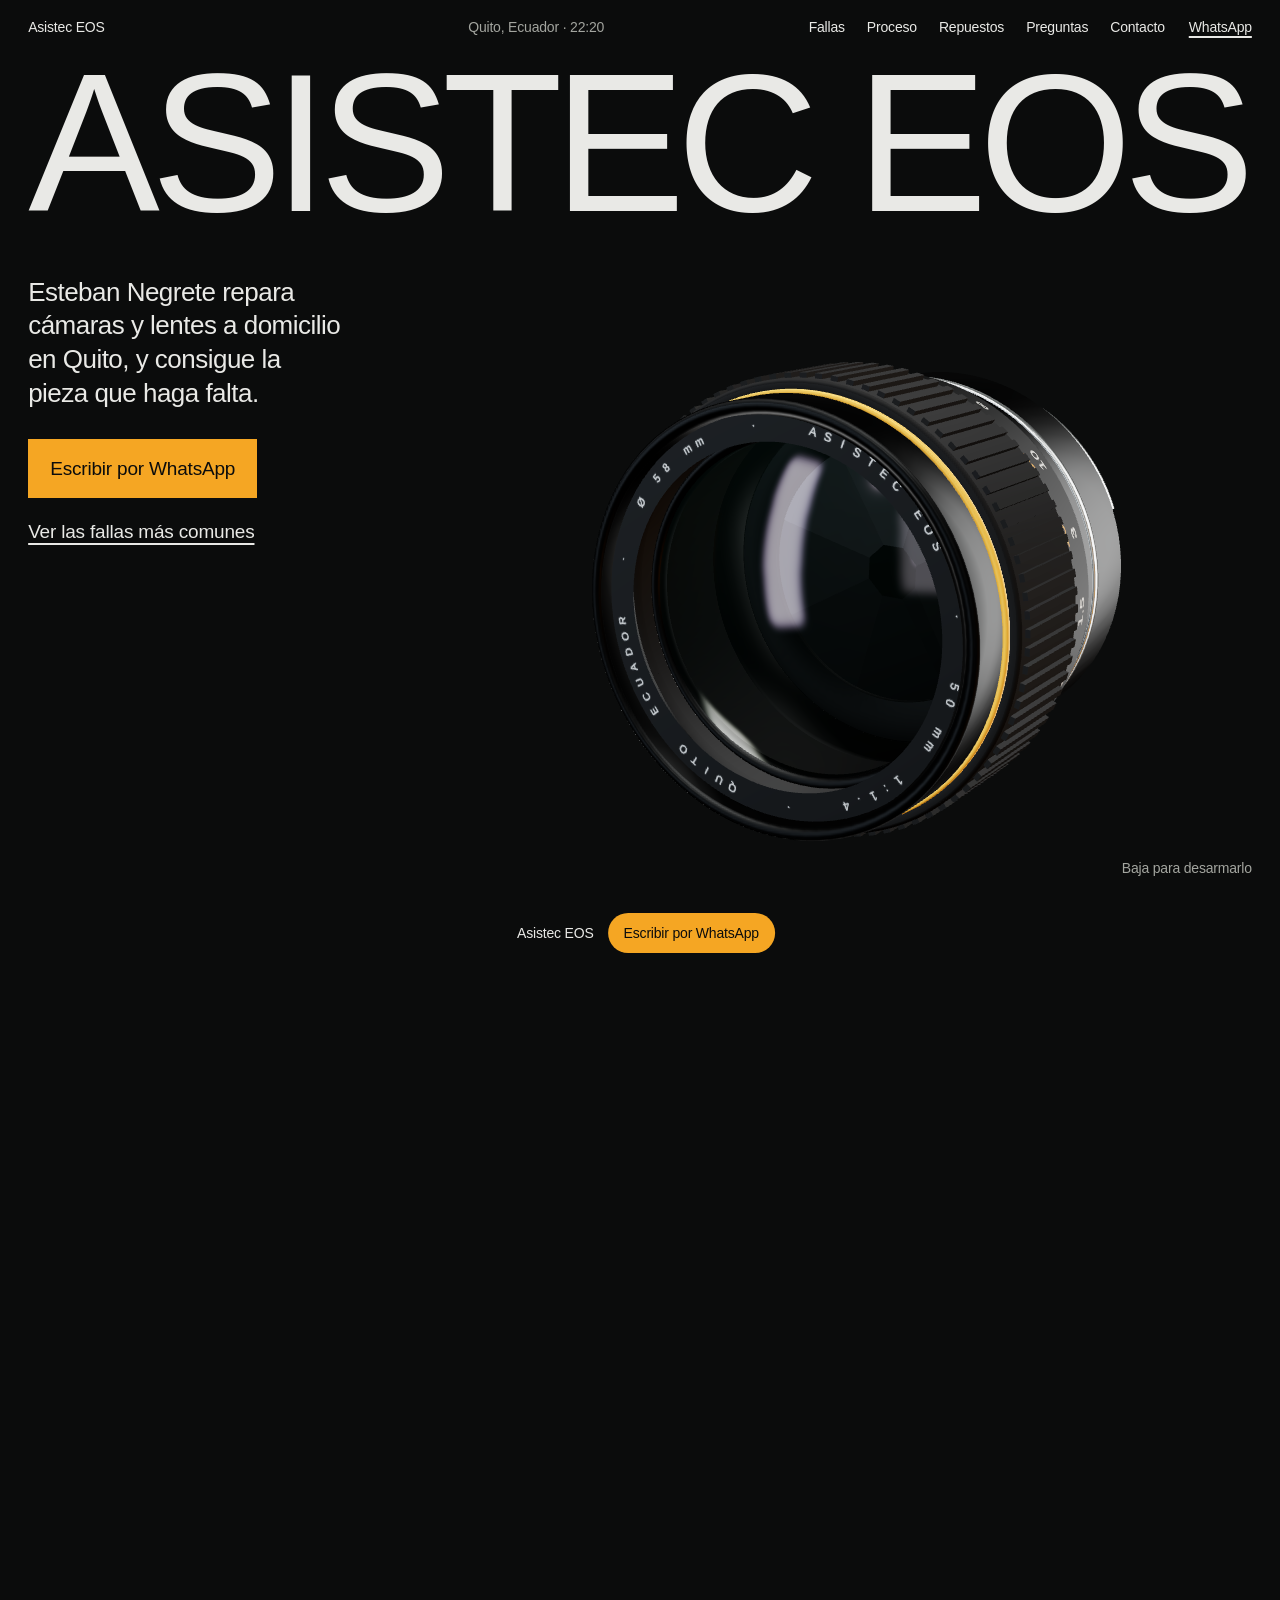
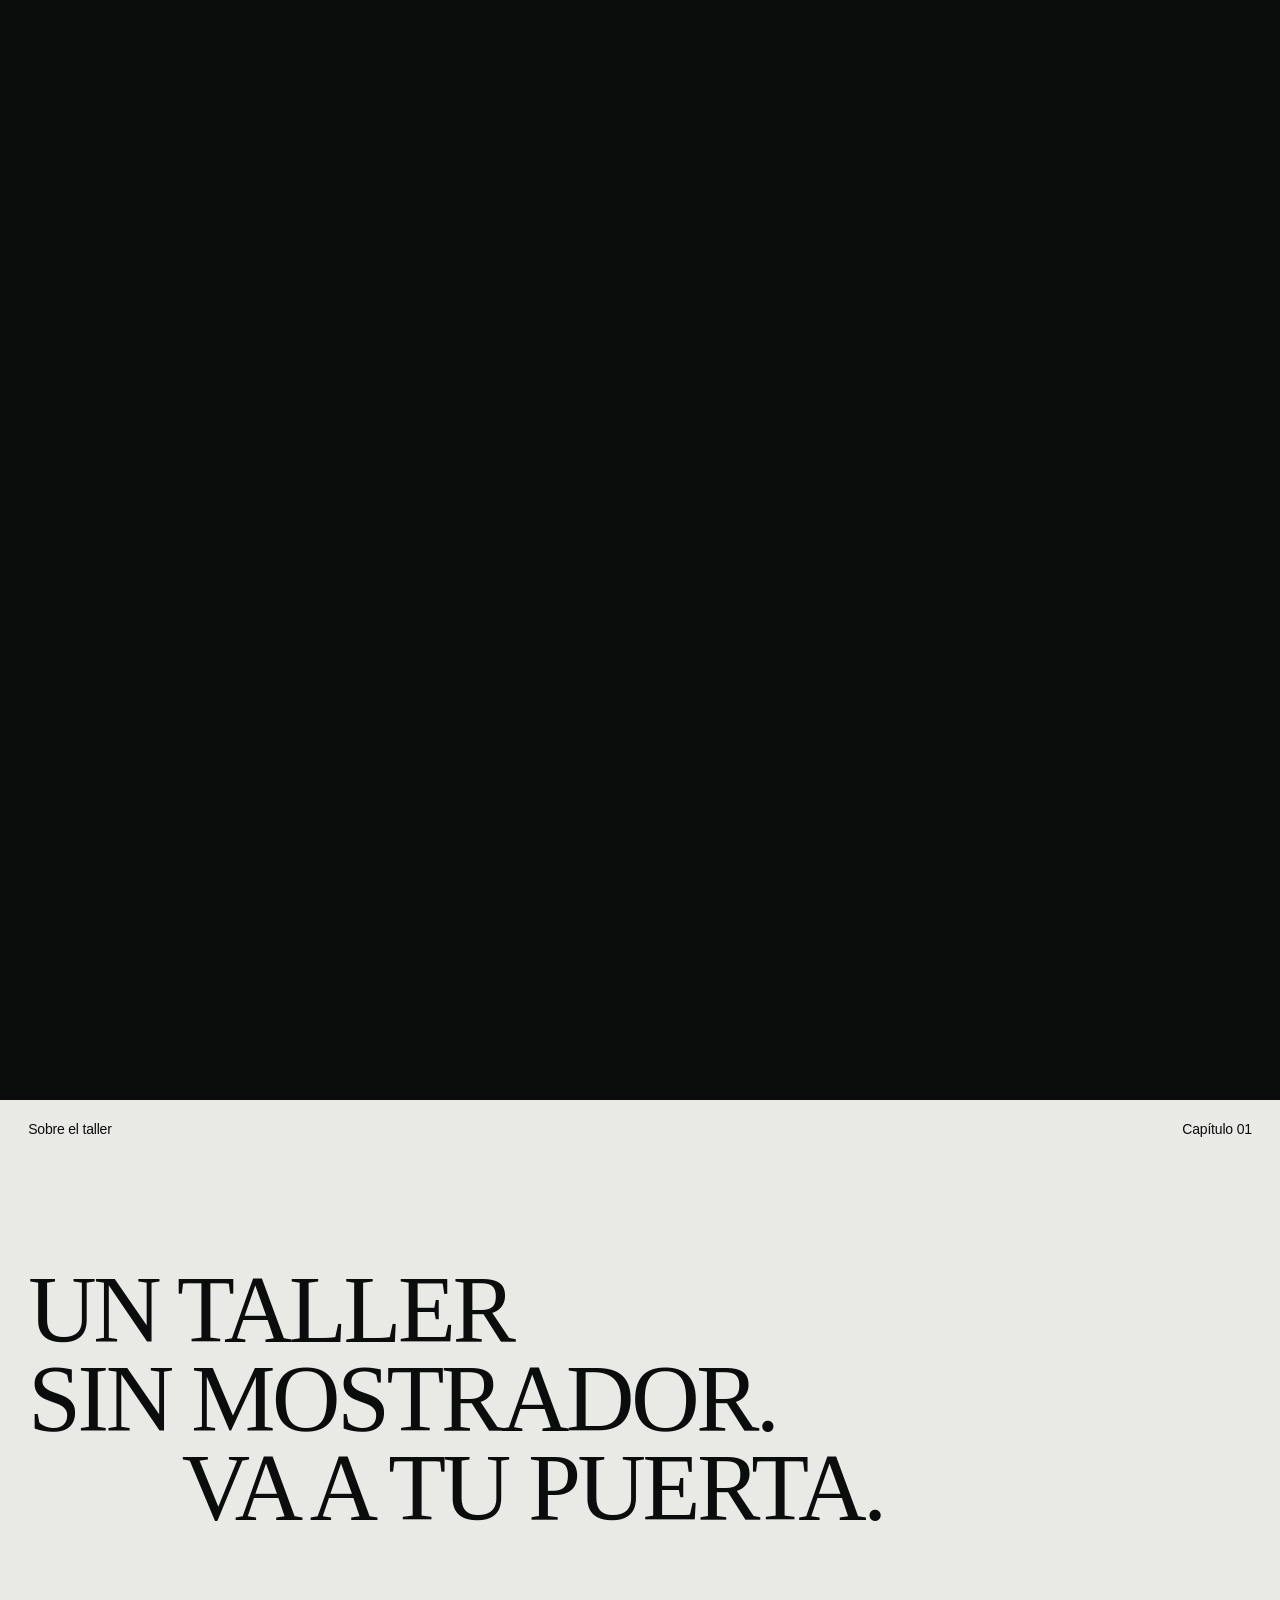
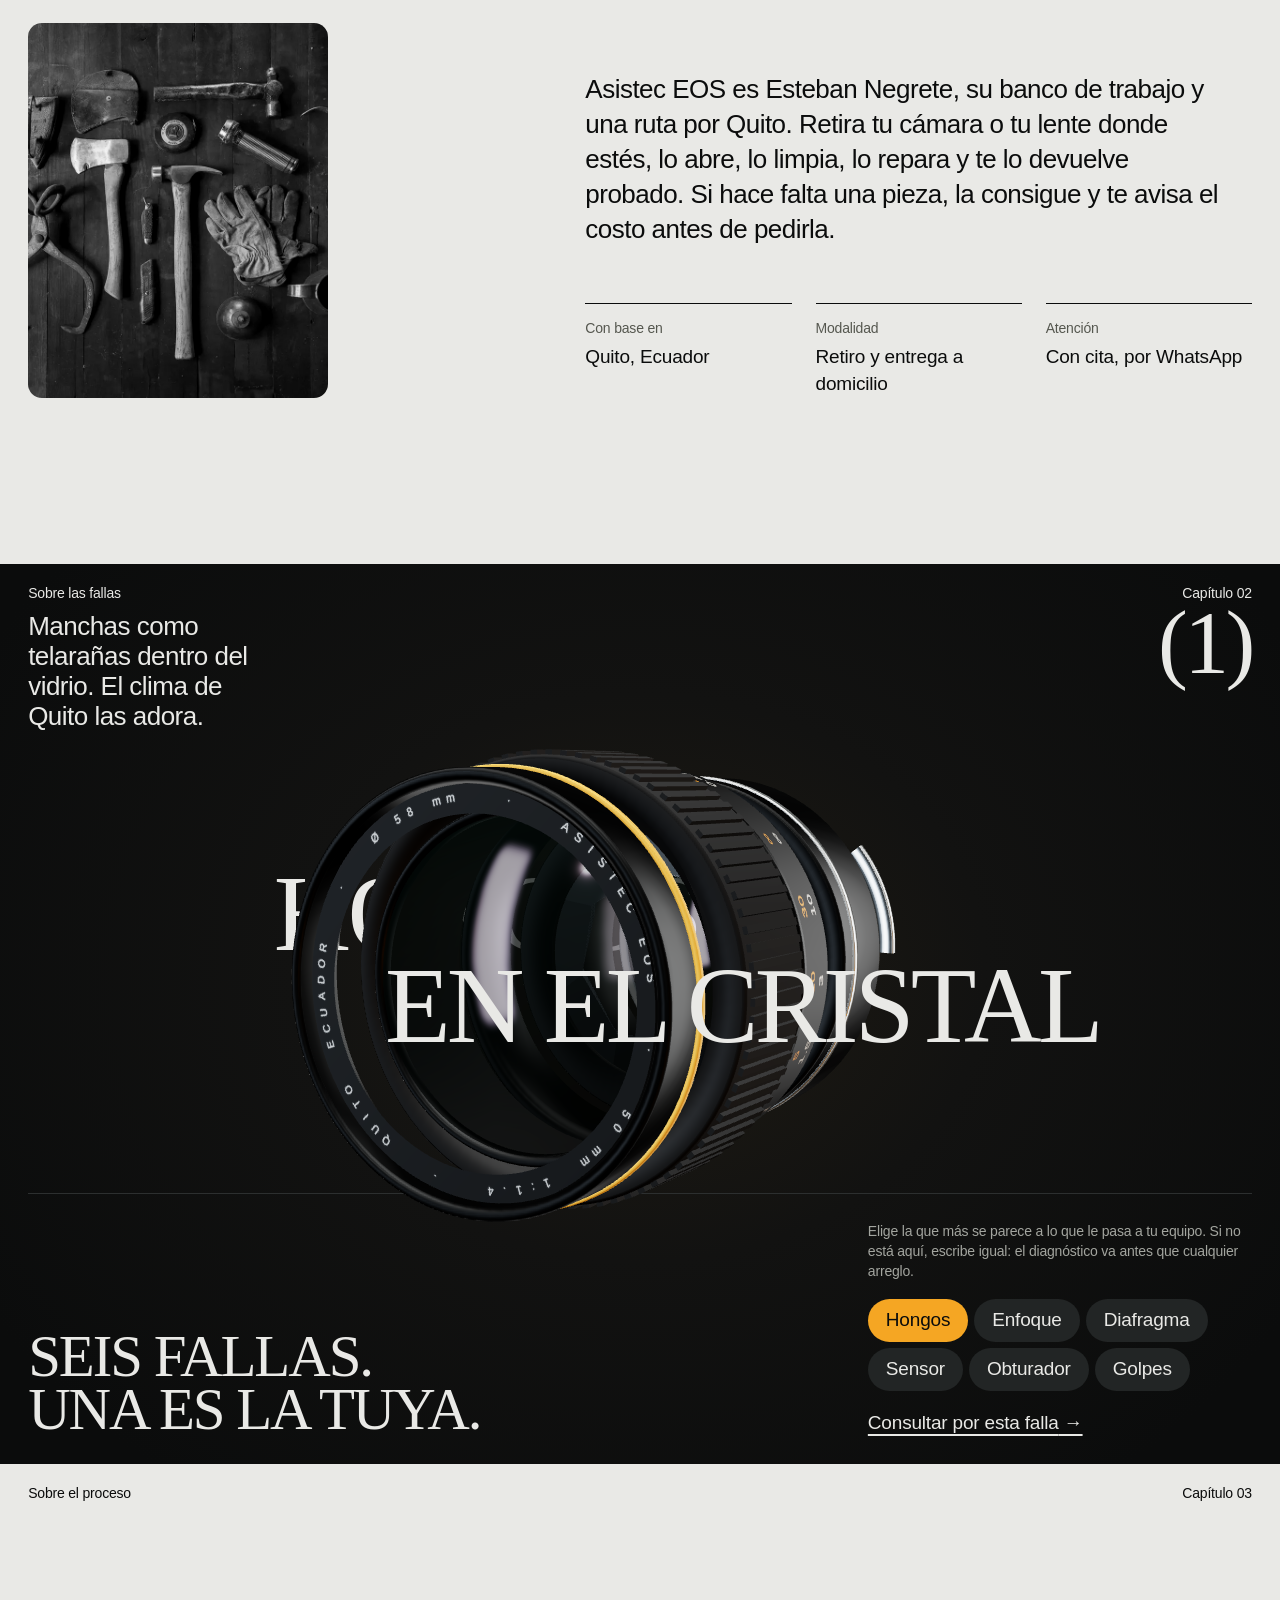
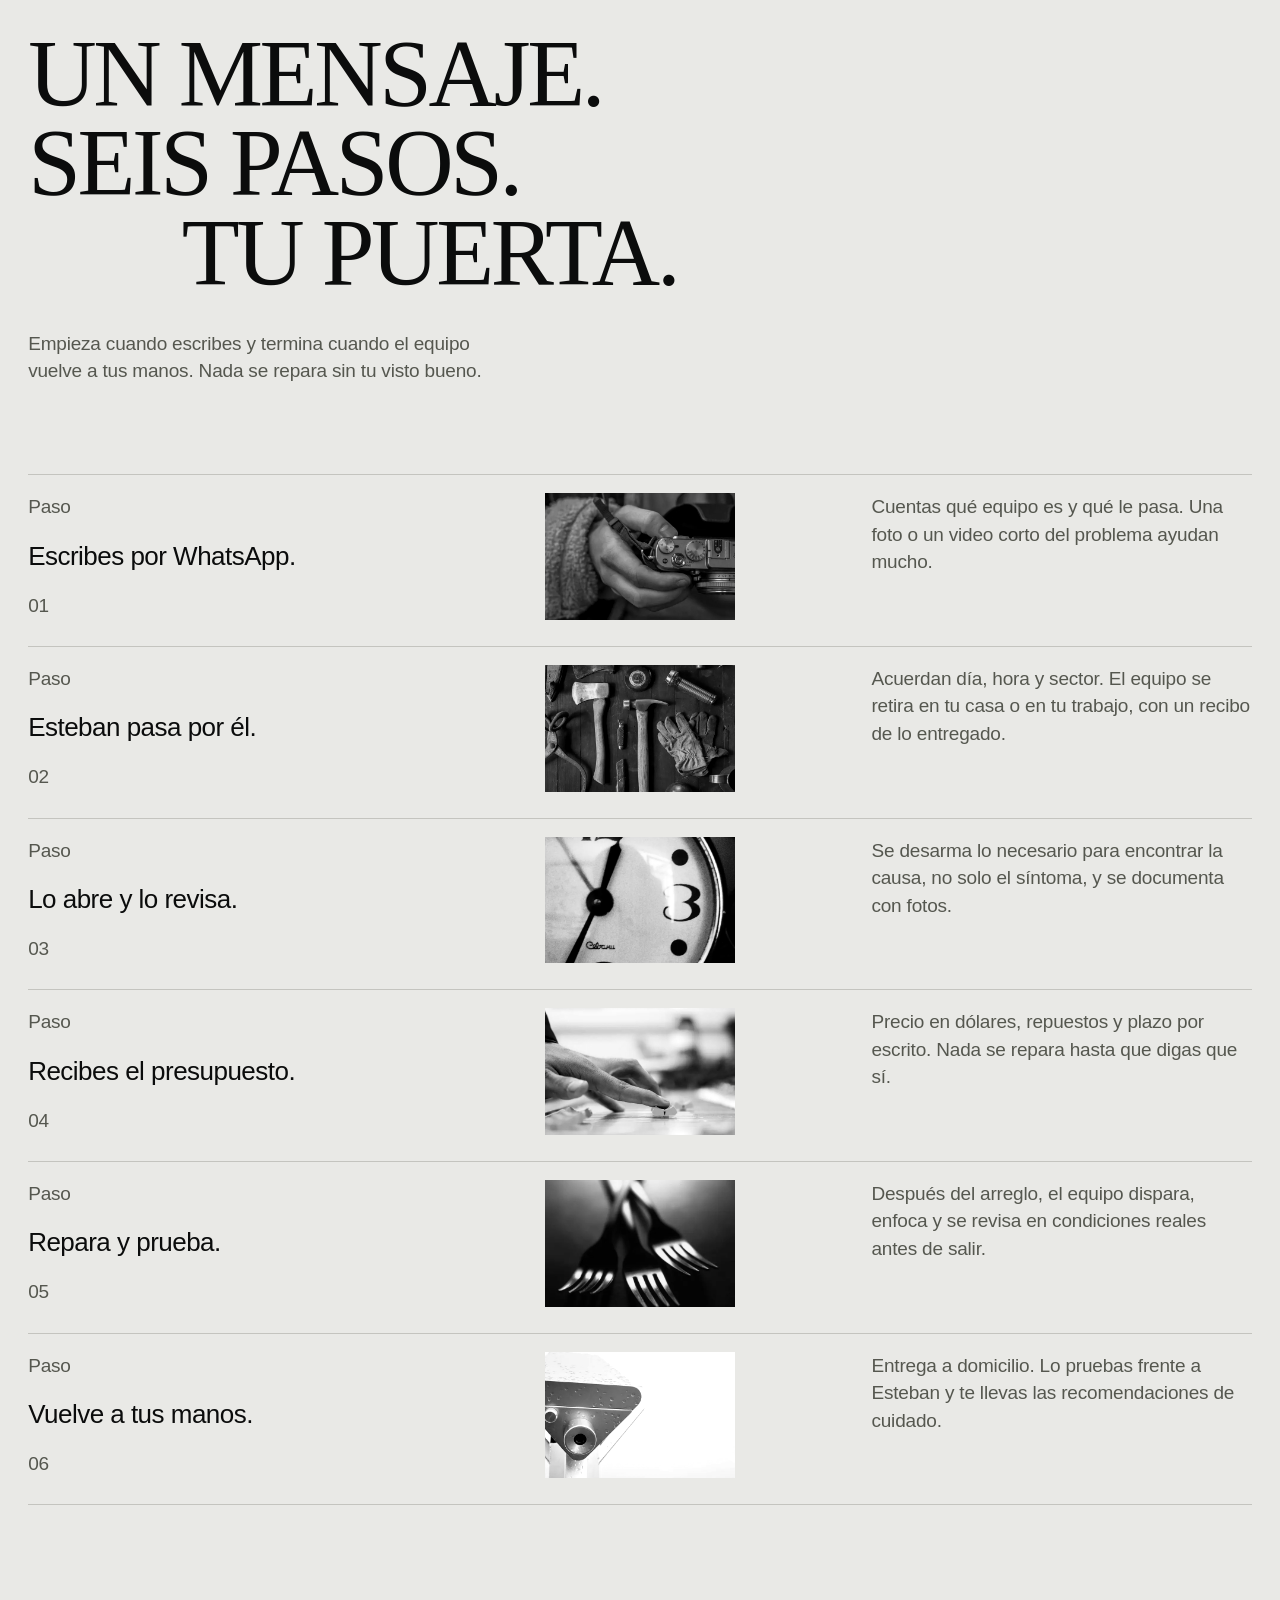
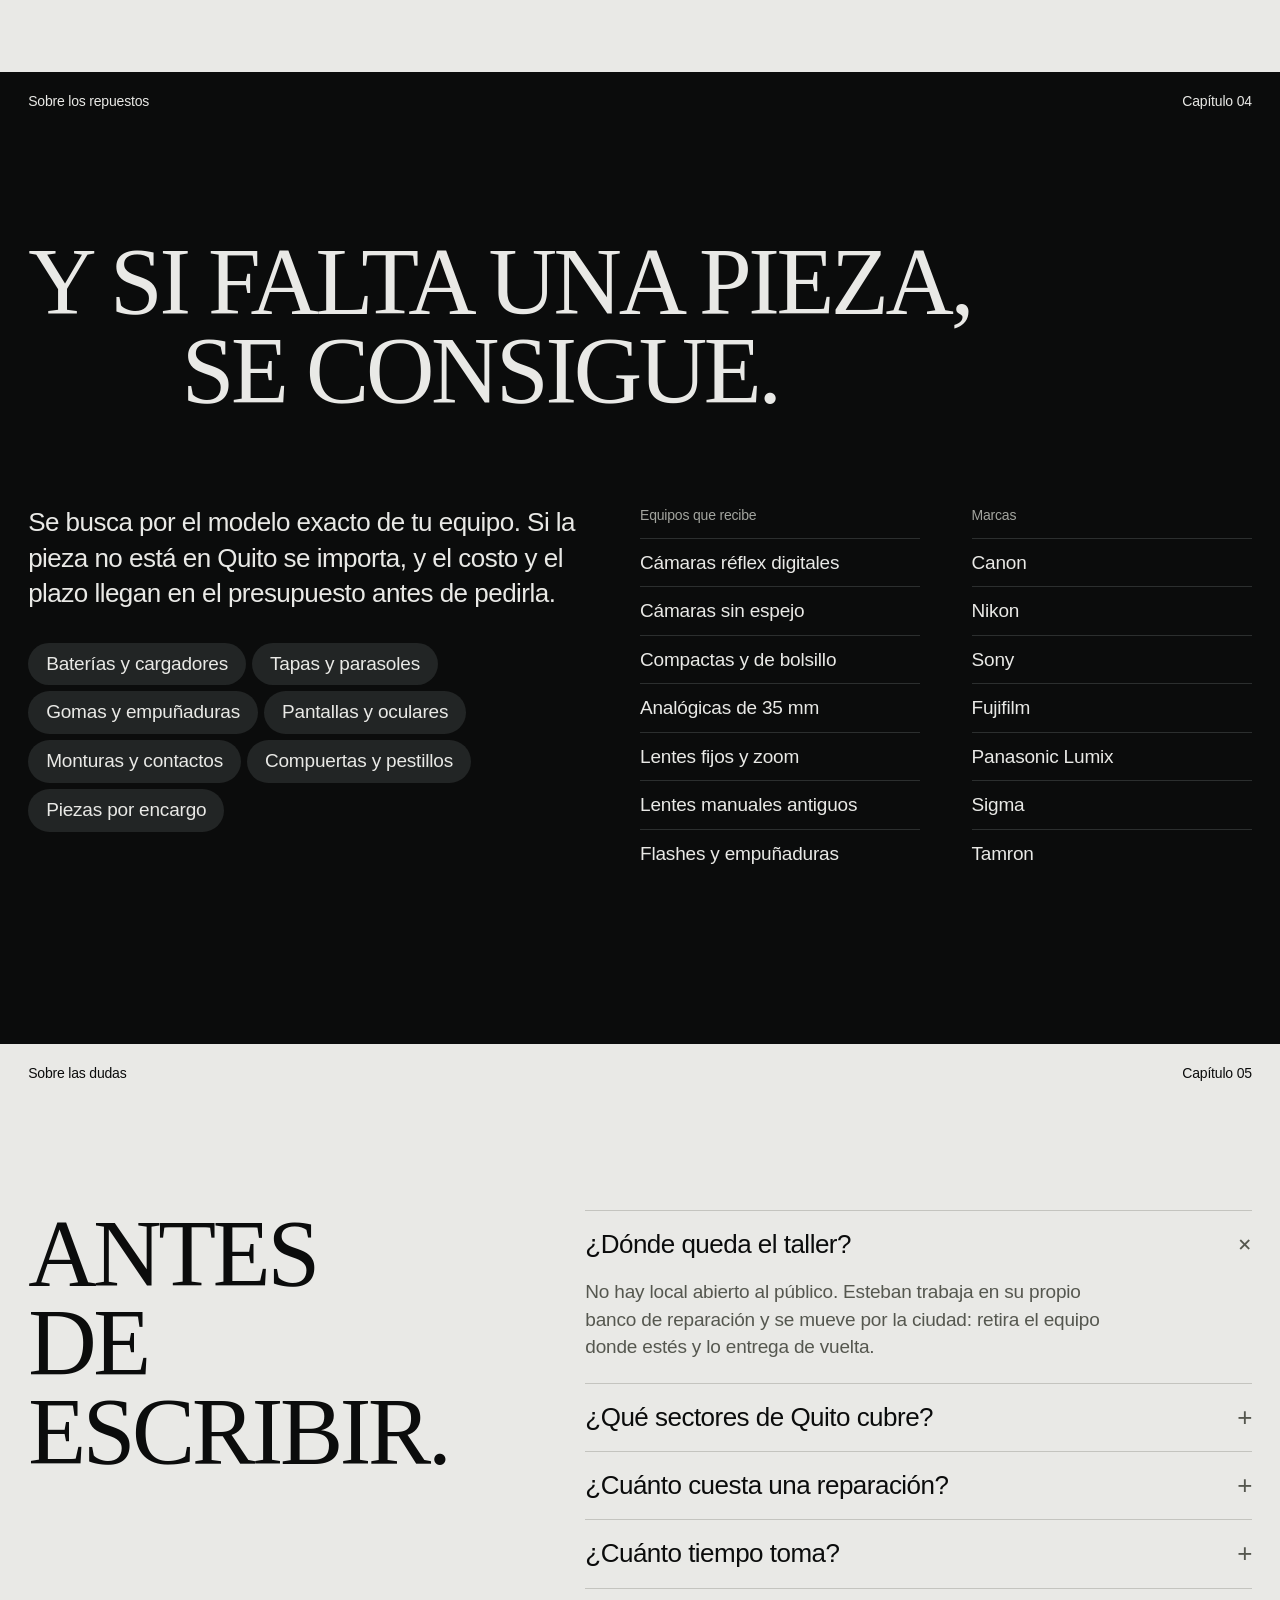
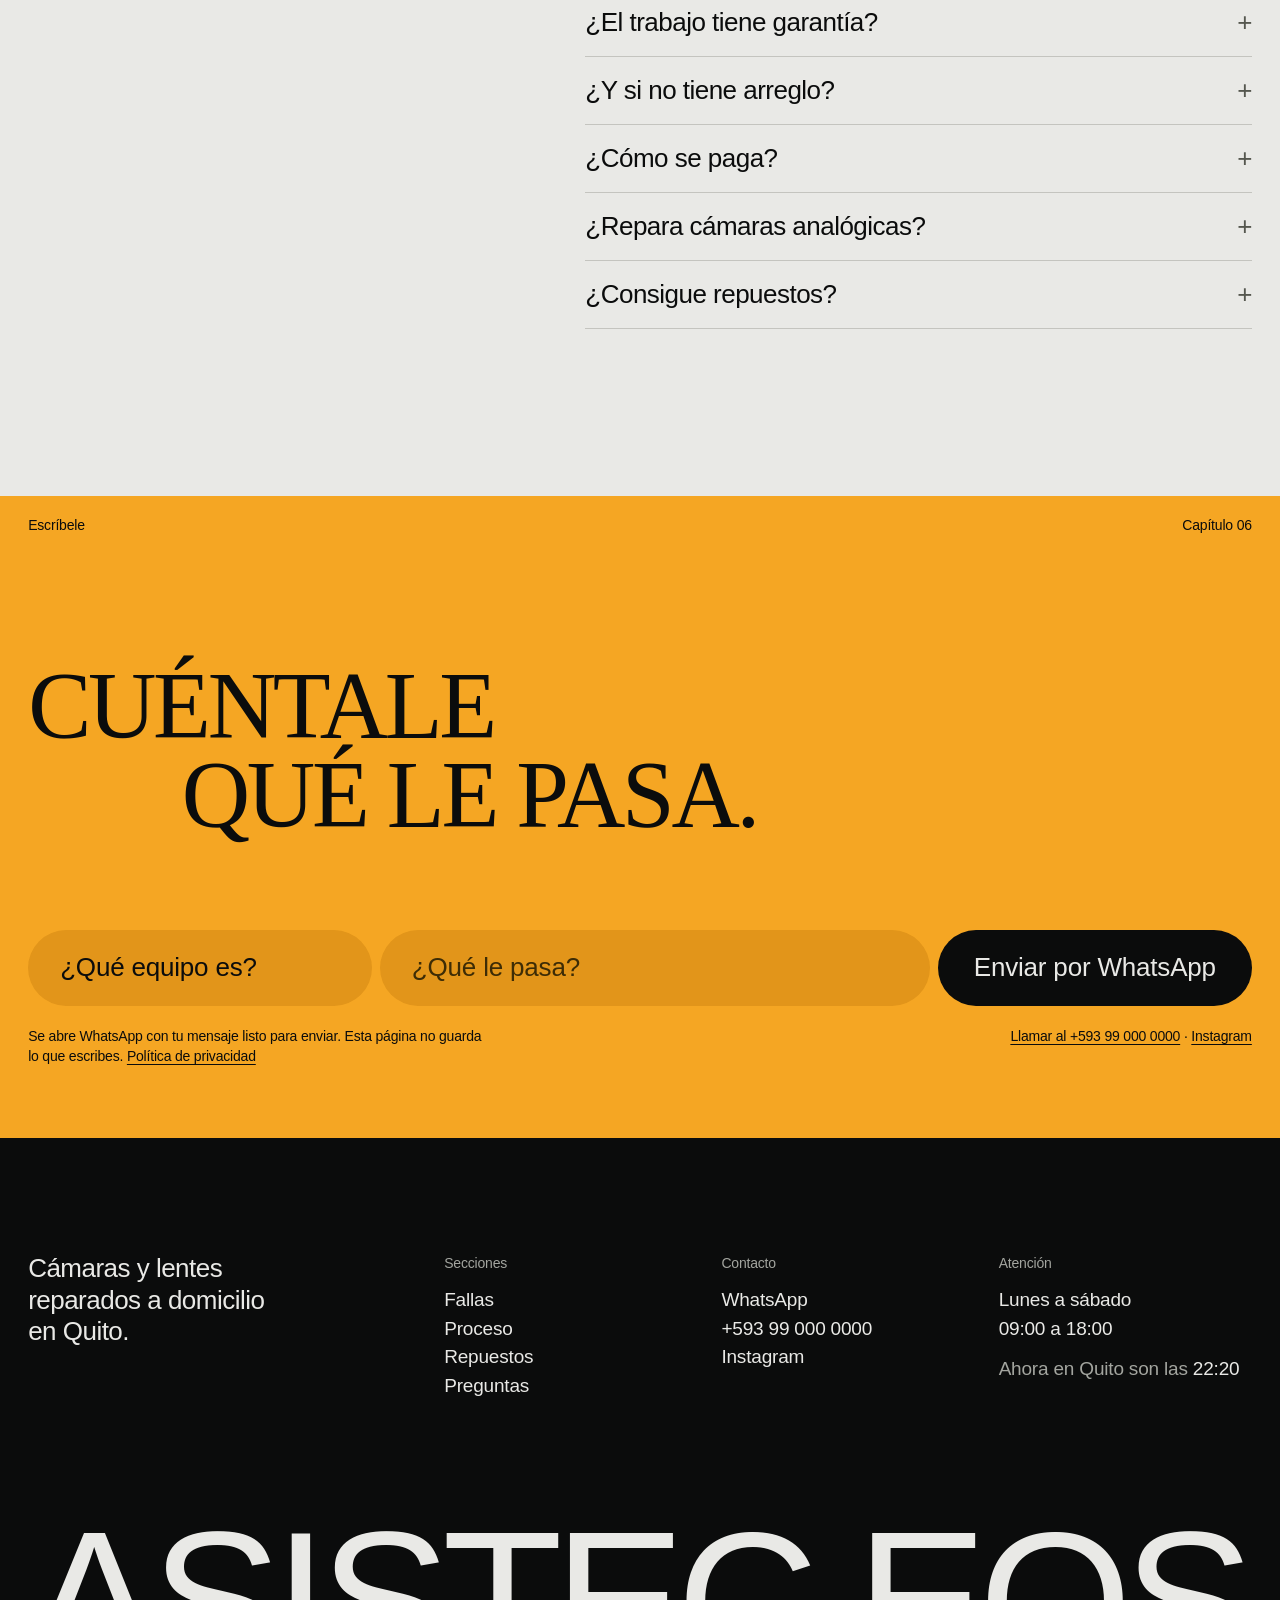
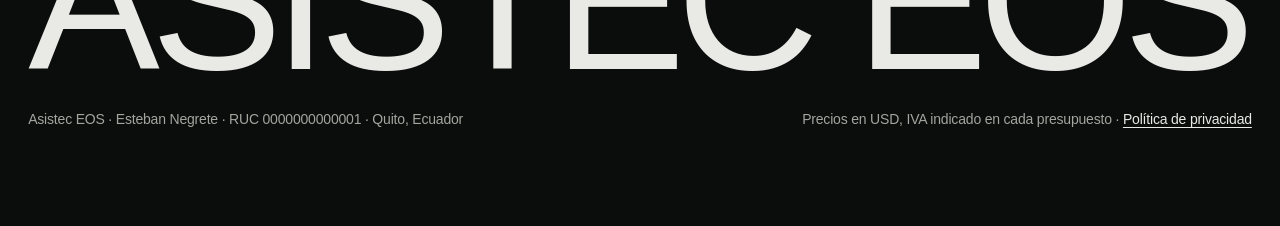
==== commit f0f097ef: "Apunta la página del taller a su dominio propio en Vercel Co-Authored-By: Claude Fable 5.2 <noreply@" ====
--- a/index.html
+++ b/index.html
@@ -9,13 +9,13 @@
 <meta name="theme-color" content="#0b0c0c">
 <!-- TODO: dato real — quitar noindex cuando los datos sean reales y el cliente apruebe -->
 <meta name="robots" content="noindex, nofollow">
-<link rel="canonical" href="https://asistec-eos.vercel.app/"><!-- TODO: dato real — dominio final -->
+<link rel="canonical" href="https://taller-asistec-eos.vercel.app/"><!-- TODO: dato real — dominio final -->
 <meta property="og:type" content="website">
 <meta property="og:locale" content="es_EC">
 <meta property="og:title" content="Asistec EOS · Taller de cámaras y lentes en Quito">
 <meta property="og:description" content="Retiro y entrega a domicilio. Cámaras, lentes y repuestos con Esteban Negrete.">
-<meta property="og:url" content="https://asistec-eos.vercel.app/">
-<meta property="og:image" content="https://asistec-eos.vercel.app/assets/og.png">
+<meta property="og:url" content="https://taller-asistec-eos.vercel.app/">
+<meta property="og:image" content="https://taller-asistec-eos.vercel.app/assets/og.png">
 <meta property="og:image:width" content="1200">
 <meta property="og:image:height" content="630">
 <meta name="twitter:card" content="summary_large_image">
@@ -32,8 +32,8 @@
   "@type": "LocalBusiness",
   "name": "Asistec EOS",
   "description": "Reparación y mantenimiento de cámaras y lentes a domicilio en Quito. Repuestos y accesorios por encargo.",
-  "url": "https://asistec-eos.vercel.app/",
-  "image": "https://asistec-eos.vercel.app/assets/og.png",
+  "url": "https://taller-asistec-eos.vercel.app/",
+  "image": "https://taller-asistec-eos.vercel.app/assets/og.png",
   "telephone": "+593990000000",
   "founder": { "@type": "Person", "name": "Esteban Negrete" },
   "priceRange": "$$",
